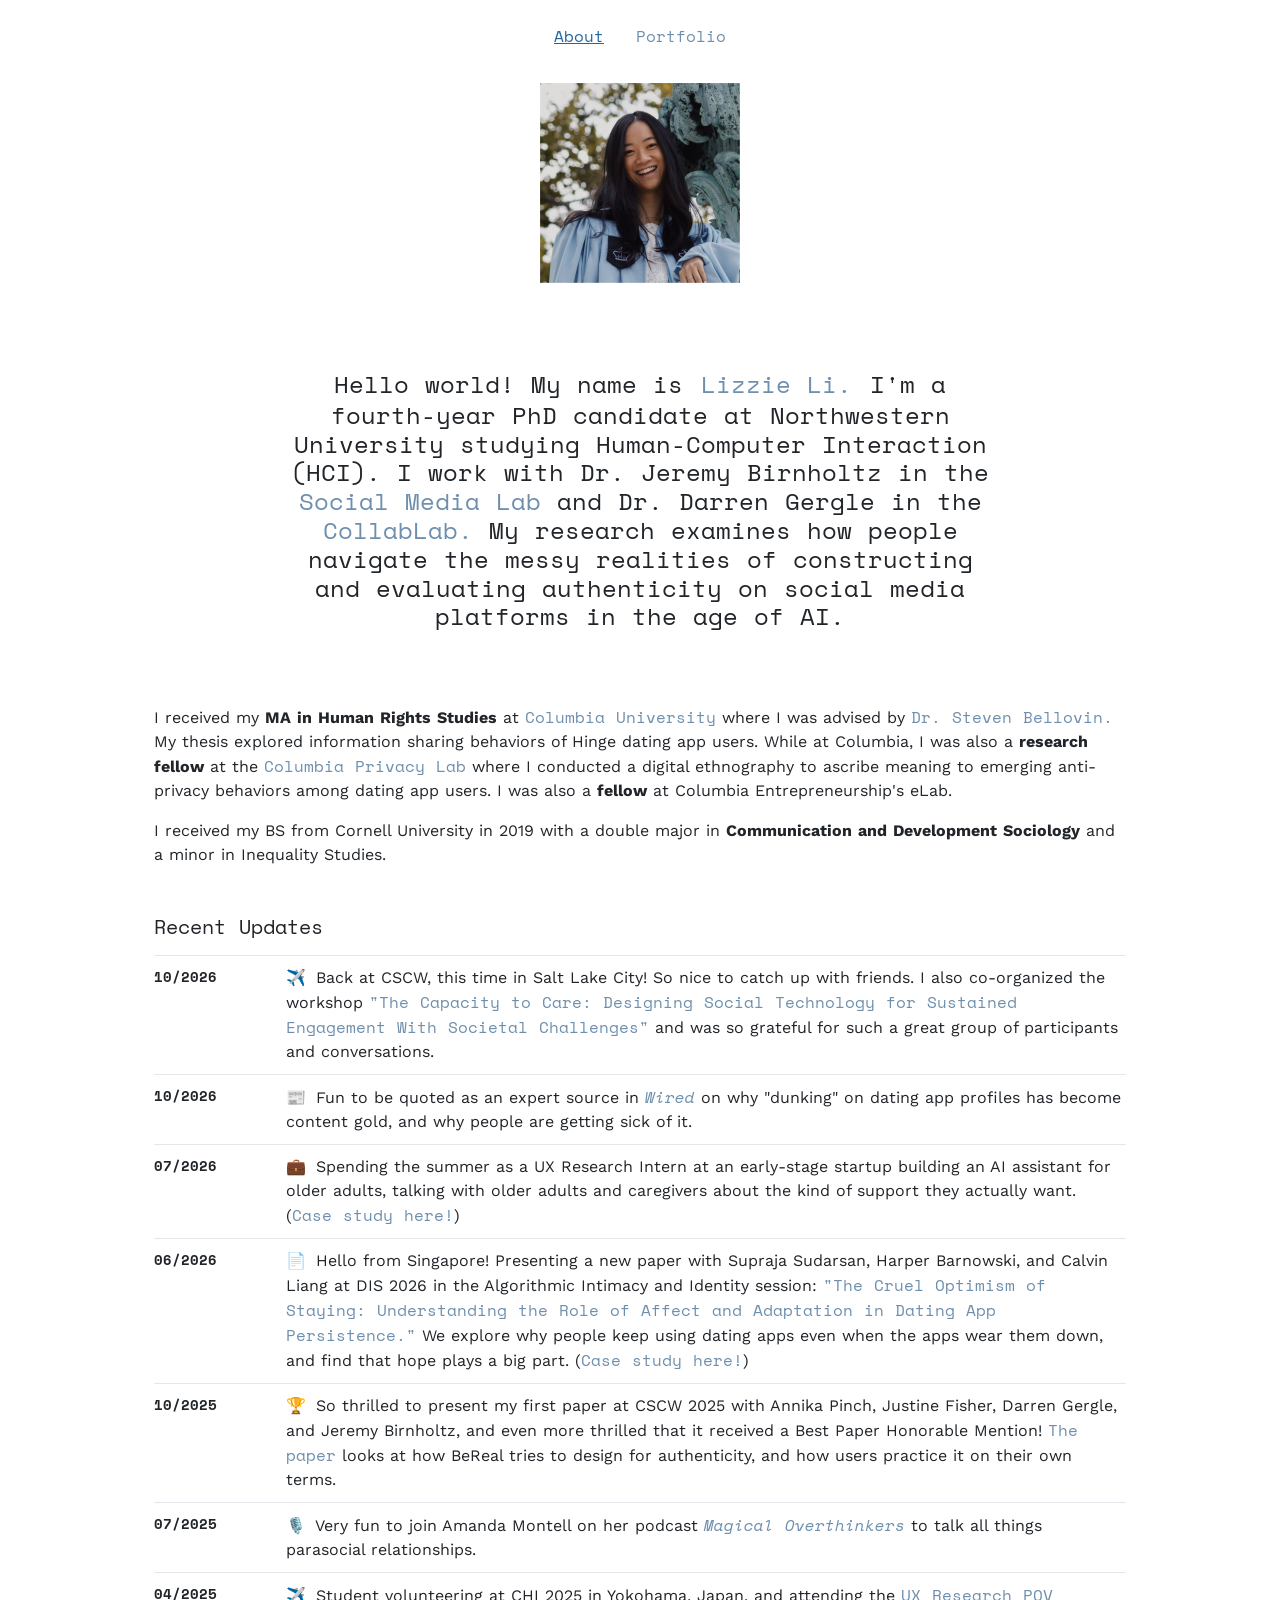
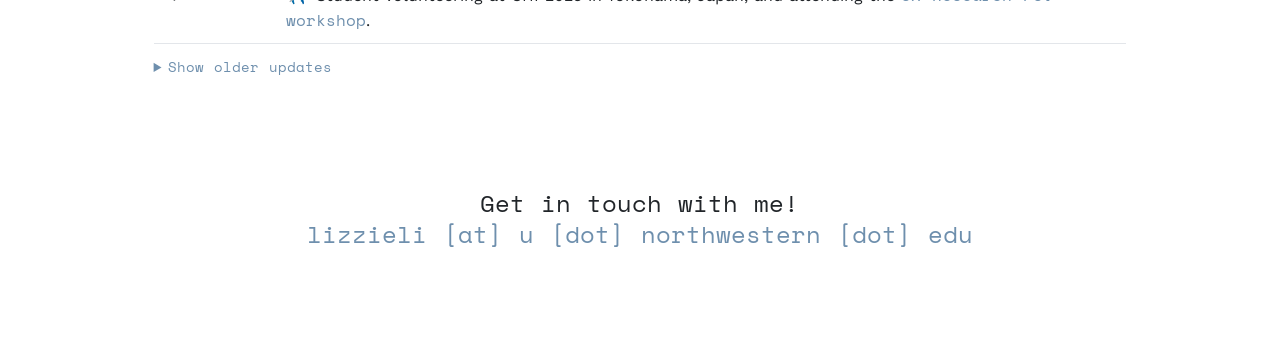
==== index.html @ 7d8f3114 "Update site" ====
<!DOCTYPE html>
<html lang="en"><head><meta http-equiv="Content-Type" content="text/html; charset=UTF-8">
  <head><link rel="apple-touch-icon" href="logo.png">
    <link rel="icon" href="logo.png"></head>  
  <title>Lizzie Li</title>
  <style type="text/css">.__nuxt-error-page{padding:1rem;background:#f7f8fb;color:#47494e;text-align:center;display:flex;justify-content:center;align-items:center;flex-direction:column;font-family:sans-serif;font-weight:100!important;-ms-text-size-adjust:100%;-webkit-text-size-adjust:100%;-webkit-font-smoothing:antialiased;position:absolute;top:0;left:0;right:0;bottom:0}.__nuxt-error-page .error{max-width:450px}.__nuxt-error-page .title{font-size:1.5rem;margin-top:15px;color:#47494e;margin-bottom:8px}.__nuxt-error-page .description{color:#7f828b;line-height:21px;margin-bottom:10px}.__nuxt-error-page a{color:#7f828b!important;text-decoration:none}.__nuxt-error-page .logo{position:fixed;left:12px;bottom:12px}</style><style type="text/css">.nuxt-progress{position:fixed;top:0;left:0;right:0;height:2px;width:0;opacity:1;transition:width .1s,opacity .4s;background-color:#fff;z-index:999999}.nuxt-progress.nuxt-progress-notransition{transition:none}.nuxt-progress-failed{background-color:red}</style><style type="text/css">/*!
 * Bootstrap v4.4.1 (https://getbootstrap.com/)
 * Copyright 2011-2019 The Bootstrap Authors
 * Copyright 2011-2019 Twitter, Inc.
 * Licensed under MIT (https://github.com/twbs/bootstrap/blob/master/LICENSE)
 */:root{--blue:#007bff;--indigo:#6610f2;--purple:#6f42c1;--pink:#e83e8c;--red:#dc3545;--orange:#fd7e14;--yellow:#ffc107;--green:#28a745;--teal:#20c997;--cyan:#17a2b8;--white:#fff;--gray:#6c757d;--gray-dark:#343a40;--primary:#007bff;--secondary:#6c757d;--success:#28a745;--info:#17a2b8;--warning:#ffc107;--danger:#dc3545;--light:#f8f9fa;--dark:#343a40;--breakpoint-xs:0;--breakpoint-sm:576px;--breakpoint-md:768px;--breakpoint-lg:992px;--breakpoint-xl:1200px;--font-family-sans-serif:-apple-system,BlinkMacSystemFont,"Segoe UI",Roboto,"Helvetica Neue",Arial,"Noto Sans",sans-serif,"Apple Color Emoji","Segoe UI Emoji","Segoe UI Symbol","Noto Color Emoji";--font-family-monospace:SFMono-Regular,Menlo,Monaco,Consolas,"Liberation Mono","Courier New",monospace}*,:after,:before{box-sizing:border-box}html{font-family:sans-serif;line-height:1.15;-webkit-text-size-adjust:100%;-webkit-tap-highlight-color:rgba(0,0,0,0)}article,aside,figcaption,figure,footer,header,hgroup,main,nav,section{display:block}body{margin:0;font-family:-apple-system,BlinkMacSystemFont,Segoe UI,Roboto,Helvetica Neue,Arial,Noto Sans,sans-serif,Apple Color Emoji,Segoe UI Emoji,Segoe UI Symbol,Noto Color Emoji;font-size:1rem;font-weight:400;line-height:1.5;color:#212529;text-align:left;background-color:#fff}[tabindex="-1"]:focus:not(.focus-visible),[tabindex="-1"]:focus:not(:focus-visible){outline:0!important}hr{box-sizing:content-box;height:0;overflow:visible}h1,h2,h3,h4,h5,h6{margin-top:0;margin-bottom:.5rem}p{margin-top:0;margin-bottom:1rem}abbr[data-original-title],abbr[title]{text-decoration:underline;-webkit-text-decoration:underline dotted;text-decoration:underline dotted;cursor:help;border-bottom:0;-webkit-text-decoration-skip-ink:none;text-decoration-skip-ink:none}address{font-style:normal;line-height:inherit}address,dl,ol,ul{margin-bottom:1rem}dl,ol,ul{margin-top:0}ol ol,ol ul,ul ol,ul ul{margin-bottom:0}dt{font-weight:700}dd{margin-bottom:.5rem;margin-left:0}blockquote{margin:0 0 1rem}b,strong{font-weight:bolder}small{font-size:80%}sub,sup{position:relative;font-size:75%;line-height:0;vertical-align:baseline}sub{bottom:-.25em}sup{top:-.5em}a{color:#007bff;text-decoration:none;background-color:transparent}a:hover{color:#0056b3;text-decoration:underline}a:not([href]),a:not([href]):hover{color:inherit;text-decoration:none}code,kbd,pre,samp{font-family:SFMono-Regular,Menlo,Monaco,Consolas,Liberation Mono,Courier New,monospace;font-size:1em}pre{margin-top:0;margin-bottom:1rem;overflow:auto}figure{margin:0 0 1rem}img{border-style:none}img,svg{vertical-align:middle}svg{overflow:hidden}table{border-collapse:collapse}caption{padding-top:.75rem;padding-bottom:.75rem;color:#6c757d;text-align:left;caption-side:bottom}th{text-align:inherit}label{display:inline-block;margin-bottom:.5rem}button{border-radius:0}button:focus{outline:1px dotted;outline:5px auto -webkit-focus-ring-color}button,input,optgroup,select,textarea{margin:0;font-family:inherit;font-size:inherit;line-height:inherit}button,input{overflow:visible}button,select{text-transform:none}select{word-wrap:normal}[type=button],[type=reset],[type=submit],button{-webkit-appearance:button}[type=button]:not(:disabled),[type=reset]:not(:disabled),[type=submit]:not(:disabled),button:not(:disabled){cursor:pointer}[type=button]::-moz-focus-inner,[type=reset]::-moz-focus-inner,[type=submit]::-moz-focus-inner,button::-moz-focus-inner{padding:0;border-style:none}input[type=checkbox],input[type=radio]{box-sizing:border-box;padding:0}input[type=date],input[type=datetime-local],input[type=month],input[type=time]{-webkit-appearance:listbox}textarea{overflow:auto;resize:vertical}fieldset{min-width:0;padding:0;margin:0;border:0}legend{display:block;width:100%;max-width:100%;padding:0;margin-bottom:.5rem;font-size:1.5rem;line-height:inherit;color:inherit;white-space:normal}progress{vertical-align:baseline}[type=number]::-webkit-inner-spin-button,[type=number]::-webkit-outer-spin-button{height:auto}[type=search]{outline-offset:-2px;-webkit-appearance:none}[type=search]::-webkit-search-decoration{-webkit-appearance:none}::-webkit-file-upload-button{font:inherit;-webkit-appearance:button}output{display:inline-block}summary{display:list-item;cursor:pointer}template{display:none}[hidden]{display:none!important}.h1,.h2,.h3,.h4,.h5,.h6,h1,h2,h3,h4,h5,h6{margin-bottom:.5rem;font-weight:500;line-height:1.2}.h1,h1{font-size:2.5rem}.h2,h2{font-size:2rem}.h3,h3{font-size:1.75rem}.h4,h4{font-size:1.5rem}.h5,h5{font-size:1.25rem}.h6,h6{font-size:1rem}.lead{font-size:1.25rem;font-weight:300}.display-1{font-size:6rem}.display-1,.display-2{font-weight:300;line-height:1.2}.display-2{font-size:5.5rem}.display-3{font-size:4.5rem}.display-3,.display-4{font-weight:300;line-height:1.2}.display-4{font-size:3.5rem}hr{margin-top:1rem;margin-bottom:1rem;border:0;border-top:1px solid rgba(0,0,0,.1)}.small,small{font-size:80%;font-weight:400}.mark,mark{padding:.2em;background-color:#fcf8e3}.list-inline,.list-unstyled{padding-left:0;list-style:none}.list-inline-item{display:inline-block}.list-inline-item:not(:last-child){margin-right:.5rem}.initialism{font-size:90%;text-transform:uppercase}.blockquote{margin-bottom:1rem;font-size:1.25rem}.blockquote-footer{display:block;font-size:80%;color:#6c757d}.blockquote-footer:before{content:"\2014\00A0"}.img-fluid,.img-thumbnail{max-width:100%;height:auto}.img-thumbnail{padding:.25rem;background-color:#fff;border:1px solid #dee2e6;border-radius:.25rem}.figure{display:inline-block}.figure-img{margin-bottom:.5rem;line-height:1}.figure-caption{font-size:90%;color:#6c757d}code{font-size:87.5%;color:#e83e8c;word-wrap:break-word}a>code{color:inherit}kbd{padding:.2rem .4rem;font-size:87.5%;color:#fff;background-color:#212529;border-radius:.2rem}kbd kbd{padding:0;font-size:100%;font-weight:700}pre{display:block;font-size:87.5%;color:#212529}pre code{font-size:inherit;color:inherit;word-break:normal}.pre-scrollable{max-height:340px;overflow-y:scroll}.container{width:100%;padding-right:15px;padding-left:15px;margin-right:auto;margin-left:auto}@media (min-width:576px){.container{max-width:540px}}@media (min-width:768px){.container{max-width:720px}}@media (min-width:992px){.container{max-width:960px}}@media (min-width:1200px){.container{max-width:1140px}}.container-fluid,.container-lg,.container-md,.container-sm,.container-xl{width:100%;padding-right:15px;padding-left:15px;margin-right:auto;margin-left:auto}@media (min-width:576px){.container,.container-sm{max-width:540px}}@media (min-width:768px){.container,.container-md,.container-sm{max-width:720px}}@media (min-width:992px){.container,.container-lg,.container-md,.container-sm{max-width:960px}}@media (min-width:1200px){.container,.container-lg,.container-md,.container-sm,.container-xl{max-width:1140px}}.row{display:flex;flex-wrap:wrap;margin-right:-15px;margin-left:-15px}.no-gutters{margin-right:0;margin-left:0}.no-gutters>.col,.no-gutters>[class*=col-]{padding-right:0;padding-left:0}.col,.col-1,.col-2,.col-3,.col-4,.col-5,.col-6,.col-7,.col-8,.col-9,.col-10,.col-11,.col-12,.col-auto,.col-lg,.col-lg-1,.col-lg-2,.col-lg-3,.col-lg-4,.col-lg-5,.col-lg-6,.col-lg-7,.col-lg-8,.col-lg-9,.col-lg-10,.col-lg-11,.col-lg-12,.col-lg-auto,.col-md,.col-md-1,.col-md-2,.col-md-3,.col-md-4,.col-md-5,.col-md-6,.col-md-7,.col-md-8,.col-md-9,.col-md-10,.col-md-11,.col-md-12,.col-md-auto,.col-sm,.col-sm-1,.col-sm-2,.col-sm-3,.col-sm-4,.col-sm-5,.col-sm-6,.col-sm-7,.col-sm-8,.col-sm-9,.col-sm-10,.col-sm-11,.col-sm-12,.col-sm-auto,.col-xl,.col-xl-1,.col-xl-2,.col-xl-3,.col-xl-4,.col-xl-5,.col-xl-6,.col-xl-7,.col-xl-8,.col-xl-9,.col-xl-10,.col-xl-11,.col-xl-12,.col-xl-auto{position:relative;width:100%;padding-right:15px;padding-left:15px}.col{flex-basis:0;flex-grow:1;max-width:100%}.row-cols-1>*{flex:0 0 100%;max-width:100%}.row-cols-2>*{flex:0 0 50%;max-width:50%}.row-cols-3>*{flex:0 0 33.333333%;max-width:33.333333%}.row-cols-4>*{flex:0 0 25%;max-width:25%}.row-cols-5>*{flex:0 0 20%;max-width:20%}.row-cols-6>*{flex:0 0 16.666667%;max-width:16.666667%}.col-auto{flex:0 0 auto;width:auto;max-width:100%}.col-1{flex:0 0 8.333333%;max-width:8.333333%}.col-2{flex:0 0 16.666667%;max-width:16.666667%}.col-3{flex:0 0 25%;max-width:25%}.col-4{flex:0 0 33.333333%;max-width:33.333333%}.col-5{flex:0 0 41.666667%;max-width:41.666667%}.col-6{flex:0 0 50%;max-width:50%}.col-7{flex:0 0 58.333333%;max-width:58.333333%}.col-8{flex:0 0 66.666667%;max-width:66.666667%}.col-9{flex:0 0 75%;max-width:75%}.col-10{flex:0 0 83.333333%;max-width:83.333333%}.col-11{flex:0 0 91.666667%;max-width:91.666667%}.col-12{flex:0 0 100%;max-width:100%}.order-first{order:-1}.order-last{order:13}.order-0{order:0}.order-1{order:1}.order-2{order:2}.order-3{order:3}.order-4{order:4}.order-5{order:5}.order-6{order:6}.order-7{order:7}.order-8{order:8}.order-9{order:9}.order-10{order:10}.order-11{order:11}.order-12{order:12}.offset-1{margin-left:8.333333%}.offset-2{margin-left:16.666667%}.offset-3{margin-left:25%}.offset-4{margin-left:33.333333%}.offset-5{margin-left:41.666667%}.offset-6{margin-left:50%}.offset-7{margin-left:58.333333%}.offset-8{margin-left:66.666667%}.offset-9{margin-left:75%}.offset-10{margin-left:83.333333%}.offset-11{margin-left:91.666667%}@media (min-width:576px){.col-sm{flex-basis:0;flex-grow:1;max-width:100%}.row-cols-sm-1>*{flex:0 0 100%;max-width:100%}.row-cols-sm-2>*{flex:0 0 50%;max-width:50%}.row-cols-sm-3>*{flex:0 0 33.333333%;max-width:33.333333%}.row-cols-sm-4>*{flex:0 0 25%;max-width:25%}.row-cols-sm-5>*{flex:0 0 20%;max-width:20%}.row-cols-sm-6>*{flex:0 0 16.666667%;max-width:16.666667%}.col-sm-auto{flex:0 0 auto;width:auto;max-width:100%}.col-sm-1{flex:0 0 8.333333%;max-width:8.333333%}.col-sm-2{flex:0 0 16.666667%;max-width:16.666667%}.col-sm-3{flex:0 0 25%;max-width:25%}.col-sm-4{flex:0 0 33.333333%;max-width:33.333333%}.col-sm-5{flex:0 0 41.666667%;max-width:41.666667%}.col-sm-6{flex:0 0 50%;max-width:50%}.col-sm-7{flex:0 0 58.333333%;max-width:58.333333%}.col-sm-8{flex:0 0 66.666667%;max-width:66.666667%}.col-sm-9{flex:0 0 75%;max-width:75%}.col-sm-10{flex:0 0 83.333333%;max-width:83.333333%}.col-sm-11{flex:0 0 91.666667%;max-width:91.666667%}.col-sm-12{flex:0 0 100%;max-width:100%}.order-sm-first{order:-1}.order-sm-last{order:13}.order-sm-0{order:0}.order-sm-1{order:1}.order-sm-2{order:2}.order-sm-3{order:3}.order-sm-4{order:4}.order-sm-5{order:5}.order-sm-6{order:6}.order-sm-7{order:7}.order-sm-8{order:8}.order-sm-9{order:9}.order-sm-10{order:10}.order-sm-11{order:11}.order-sm-12{order:12}.offset-sm-0{margin-left:0}.offset-sm-1{margin-left:8.333333%}.offset-sm-2{margin-left:16.666667%}.offset-sm-3{margin-left:25%}.offset-sm-4{margin-left:33.333333%}.offset-sm-5{margin-left:41.666667%}.offset-sm-6{margin-left:50%}.offset-sm-7{margin-left:58.333333%}.offset-sm-8{margin-left:66.666667%}.offset-sm-9{margin-left:75%}.offset-sm-10{margin-left:83.333333%}.offset-sm-11{margin-left:91.666667%}}@media (min-width:768px){.col-md{flex-basis:0;flex-grow:1;max-width:100%}.row-cols-md-1>*{flex:0 0 100%;max-width:100%}.row-cols-md-2>*{flex:0 0 50%;max-width:50%}.row-cols-md-3>*{flex:0 0 33.333333%;max-width:33.333333%}.row-cols-md-4>*{flex:0 0 25%;max-width:25%}.row-cols-md-5>*{flex:0 0 20%;max-width:20%}.row-cols-md-6>*{flex:0 0 16.666667%;max-width:16.666667%}.col-md-auto{flex:0 0 auto;width:auto;max-width:100%}.col-md-1{flex:0 0 8.333333%;max-width:8.333333%}.col-md-2{flex:0 0 16.666667%;max-width:16.666667%}.col-md-3{flex:0 0 25%;max-width:25%}.col-md-4{flex:0 0 33.333333%;max-width:33.333333%}.col-md-5{flex:0 0 41.666667%;max-width:41.666667%}.col-md-6{flex:0 0 50%;max-width:50%}.col-md-7{flex:0 0 58.333333%;max-width:58.333333%}.col-md-8{flex:0 0 66.666667%;max-width:66.666667%}.col-md-9{flex:0 0 75%;max-width:75%}.col-md-10{flex:0 0 83.333333%;max-width:83.333333%}.col-md-11{flex:0 0 91.666667%;max-width:91.666667%}.col-md-12{flex:0 0 100%;max-width:100%}.order-md-first{order:-1}.order-md-last{order:13}.order-md-0{order:0}.order-md-1{order:1}.order-md-2{order:2}.order-md-3{order:3}.order-md-4{order:4}.order-md-5{order:5}.order-md-6{order:6}.order-md-7{order:7}.order-md-8{order:8}.order-md-9{order:9}.order-md-10{order:10}.order-md-11{order:11}.order-md-12{order:12}.offset-md-0{margin-left:0}.offset-md-1{margin-left:8.333333%}.offset-md-2{margin-left:16.666667%}.offset-md-3{margin-left:25%}.offset-md-4{margin-left:33.333333%}.offset-md-5{margin-left:41.666667%}.offset-md-6{margin-left:50%}.offset-md-7{margin-left:58.333333%}.offset-md-8{margin-left:66.666667%}.offset-md-9{margin-left:75%}.offset-md-10{margin-left:83.333333%}.offset-md-11{margin-left:91.666667%}}@media (min-width:992px){.col-lg{flex-basis:0;flex-grow:1;max-width:100%}.row-cols-lg-1>*{flex:0 0 100%;max-width:100%}.row-cols-lg-2>*{flex:0 0 50%;max-width:50%}.row-cols-lg-3>*{flex:0 0 33.333333%;max-width:33.333333%}.row-cols-lg-4>*{flex:0 0 25%;max-width:25%}.row-cols-lg-5>*{flex:0 0 20%;max-width:20%}.row-cols-lg-6>*{flex:0 0 16.666667%;max-width:16.666667%}.col-lg-auto{flex:0 0 auto;width:auto;max-width:100%}.col-lg-1{flex:0 0 8.333333%;max-width:8.333333%}.col-lg-2{flex:0 0 16.666667%;max-width:16.666667%}.col-lg-3{flex:0 0 25%;max-width:25%}.col-lg-4{flex:0 0 33.333333%;max-width:33.333333%}.col-lg-5{flex:0 0 41.666667%;max-width:41.666667%}.col-lg-6{flex:0 0 50%;max-width:50%}.col-lg-7{flex:0 0 58.333333%;max-width:58.333333%}.col-lg-8{flex:0 0 66.666667%;max-width:66.666667%}.col-lg-9{flex:0 0 75%;max-width:75%}.col-lg-10{flex:0 0 83.333333%;max-width:83.333333%}.col-lg-11{flex:0 0 91.666667%;max-width:91.666667%}.col-lg-12{flex:0 0 100%;max-width:100%}.order-lg-first{order:-1}.order-lg-last{order:13}.order-lg-0{order:0}.order-lg-1{order:1}.order-lg-2{order:2}.order-lg-3{order:3}.order-lg-4{order:4}.order-lg-5{order:5}.order-lg-6{order:6}.order-lg-7{order:7}.order-lg-8{order:8}.order-lg-9{order:9}.order-lg-10{order:10}.order-lg-11{order:11}.order-lg-12{order:12}.offset-lg-0{margin-left:0}.offset-lg-1{margin-left:8.333333%}.offset-lg-2{margin-left:16.666667%}.offset-lg-3{margin-left:25%}.offset-lg-4{margin-left:33.333333%}.offset-lg-5{margin-left:41.666667%}.offset-lg-6{margin-left:50%}.offset-lg-7{margin-left:58.333333%}.offset-lg-8{margin-left:66.666667%}.offset-lg-9{margin-left:75%}.offset-lg-10{margin-left:83.333333%}.offset-lg-11{margin-left:91.666667%}}@media (min-width:1200px){.col-xl{flex-basis:0;flex-grow:1;max-width:100%}.row-cols-xl-1>*{flex:0 0 100%;max-width:100%}.row-cols-xl-2>*{flex:0 0 50%;max-width:50%}.row-cols-xl-3>*{flex:0 0 33.333333%;max-width:33.333333%}.row-cols-xl-4>*{flex:0 0 25%;max-width:25%}.row-cols-xl-5>*{flex:0 0 20%;max-width:20%}.row-cols-xl-6>*{flex:0 0 16.666667%;max-width:16.666667%}.col-xl-auto{flex:0 0 auto;width:auto;max-width:100%}.col-xl-1{flex:0 0 8.333333%;max-width:8.333333%}.col-xl-2{flex:0 0 16.666667%;max-width:16.666667%}.col-xl-3{flex:0 0 25%;max-width:25%}.col-xl-4{flex:0 0 33.333333%;max-width:33.333333%}.col-xl-5{flex:0 0 41.666667%;max-width:41.666667%}.col-xl-6{flex:0 0 50%;max-width:50%}.col-xl-7{flex:0 0 58.333333%;max-width:58.333333%}.col-xl-8{flex:0 0 66.666667%;max-width:66.666667%}.col-xl-9{flex:0 0 75%;max-width:75%}.col-xl-10{flex:0 0 83.333333%;max-width:83.333333%}.col-xl-11{flex:0 0 91.666667%;max-width:91.666667%}.col-xl-12{flex:0 0 100%;max-width:100%}.order-xl-first{order:-1}.order-xl-last{order:13}.order-xl-0{order:0}.order-xl-1{order:1}.order-xl-2{order:2}.order-xl-3{order:3}.order-xl-4{order:4}.order-xl-5{order:5}.order-xl-6{order:6}.order-xl-7{order:7}.order-xl-8{order:8}.order-xl-9{order:9}.order-xl-10{order:10}.order-xl-11{order:11}.order-xl-12{order:12}.offset-xl-0{margin-left:0}.offset-xl-1{margin-left:8.333333%}.offset-xl-2{margin-left:16.666667%}.offset-xl-3{margin-left:25%}.offset-xl-4{margin-left:33.333333%}.offset-xl-5{margin-left:41.666667%}.offset-xl-6{margin-left:50%}.offset-xl-7{margin-left:58.333333%}.offset-xl-8{margin-left:66.666667%}.offset-xl-9{margin-left:75%}.offset-xl-10{margin-left:83.333333%}.offset-xl-11{margin-left:91.666667%}}.table{width:100%;margin-bottom:1rem;color:#212529}.table td,.table th{padding:.75rem;vertical-align:top;border-top:1px solid #dee2e6}.table thead th{vertical-align:bottom;border-bottom:2px solid #dee2e6}.table tbody+tbody{border-top:2px solid #dee2e6}.table-sm td,.table-sm th{padding:.3rem}.table-bordered,.table-bordered td,.table-bordered th{border:1px solid #dee2e6}.table-bordered thead td,.table-bordered thead th{border-bottom-width:2px}.table-borderless tbody+tbody,.table-borderless td,.table-borderless th,.table-borderless thead th{border:0}.table-striped tbody tr:nth-of-type(odd){background-color:rgba(0,0,0,.05)}.table-hover tbody tr:hover{color:#212529;background-color:rgba(0,0,0,.075)}.table-primary,.table-primary>td,.table-primary>th{background-color:#b8daff}.table-primary tbody+tbody,.table-primary td,.table-primary th,.table-primary thead th{border-color:#7abaff}.table-hover .table-primary:hover,.table-hover .table-primary:hover>td,.table-hover .table-primary:hover>th{background-color:#9fcdff}.table-secondary,.table-secondary>td,.table-secondary>th{background-color:#d6d8db}.table-secondary tbody+tbody,.table-secondary td,.table-secondary th,.table-secondary thead th{border-color:#b3b7bb}.table-hover .table-secondary:hover,.table-hover .table-secondary:hover>td,.table-hover .table-secondary:hover>th{background-color:#c8cbcf}.table-success,.table-success>td,.table-success>th{background-color:#c3e6cb}.table-success tbody+tbody,.table-success td,.table-success th,.table-success thead th{border-color:#8fd19e}.table-hover .table-success:hover,.table-hover .table-success:hover>td,.table-hover .table-success:hover>th{background-color:#b1dfbb}.table-info,.table-info>td,.table-info>th{background-color:#bee5eb}.table-info tbody+tbody,.table-info td,.table-info th,.table-info thead th{border-color:#86cfda}.table-hover .table-info:hover,.table-hover .table-info:hover>td,.table-hover .table-info:hover>th{background-color:#abdde5}.table-warning,.table-warning>td,.table-warning>th{background-color:#ffeeba}.table-warning tbody+tbody,.table-warning td,.table-warning th,.table-warning thead th{border-color:#ffdf7e}.table-hover .table-warning:hover,.table-hover .table-warning:hover>td,.table-hover .table-warning:hover>th{background-color:#ffe8a1}.table-danger,.table-danger>td,.table-danger>th{background-color:#f5c6cb}.table-danger tbody+tbody,.table-danger td,.table-danger th,.table-danger thead th{border-color:#ed969e}.table-hover .table-danger:hover,.table-hover .table-danger:hover>td,.table-hover .table-danger:hover>th{background-color:#f1b0b7}.table-light,.table-light>td,.table-light>th{background-color:#fdfdfe}.table-light tbody+tbody,.table-light td,.table-light th,.table-light thead th{border-color:#fbfcfc}.table-hover .table-light:hover,.table-hover .table-light:hover>td,.table-hover .table-light:hover>th{background-color:#ececf6}.table-dark,.table-dark>td,.table-dark>th{background-color:#c6c8ca}.table-dark tbody+tbody,.table-dark td,.table-dark th,.table-dark thead th{border-color:#95999c}.table-hover .table-dark:hover,.table-hover .table-dark:hover>td,.table-hover .table-dark:hover>th{background-color:#b9bbbe}.table-active,.table-active>td,.table-active>th,.table-hover .table-active:hover,.table-hover .table-active:hover>td,.table-hover .table-active:hover>th{background-color:rgba(0,0,0,.075)}.table .thead-dark th{color:#fff;background-color:#343a40;border-color:#454d55}.table .thead-light th{color:#495057;background-color:#e9ecef;border-color:#dee2e6}.table-dark{color:#fff;background-color:#343a40}.table-dark td,.table-dark th,.table-dark thead th{border-color:#454d55}.table-dark.table-bordered{border:0}.table-dark.table-striped tbody tr:nth-of-type(odd){background-color:hsla(0,0%,100%,.05)}.table-dark.table-hover tbody tr:hover{color:#fff;background-color:hsla(0,0%,100%,.075)}@media (max-width:575.98px){.table-responsive-sm{display:block;width:100%;overflow-x:auto;-webkit-overflow-scrolling:touch}.table-responsive-sm>.table-bordered{border:0}}@media (max-width:767.98px){.table-responsive-md{display:block;width:100%;overflow-x:auto;-webkit-overflow-scrolling:touch}.table-responsive-md>.table-bordered{border:0}}@media (max-width:991.98px){.table-responsive-lg{display:block;width:100%;overflow-x:auto;-webkit-overflow-scrolling:touch}.table-responsive-lg>.table-bordered{border:0}}@media (max-width:1199.98px){.table-responsive-xl{display:block;width:100%;overflow-x:auto;-webkit-overflow-scrolling:touch}.table-responsive-xl>.table-bordered{border:0}}.table-responsive{display:block;width:100%;overflow-x:auto;-webkit-overflow-scrolling:touch}.table-responsive>.table-bordered{border:0}.form-control{display:block;width:100%;height:calc(1.5em + .75rem + 2px);padding:.375rem .75rem;font-size:1rem;font-weight:400;line-height:1.5;color:#495057;background-color:#fff;background-clip:padding-box;border:1px solid #ced4da;border-radius:.25rem;transition:border-color .15s ease-in-out,box-shadow .15s ease-in-out}@media (prefers-reduced-motion:reduce){.form-control{transition:none}}.form-control::-ms-expand{background-color:transparent;border:0}.form-control:-moz-focusring{color:transparent;text-shadow:0 0 0 #495057}.form-control:focus{color:#495057;background-color:#fff;border-color:#80bdff;outline:0;box-shadow:0 0 0 .2rem rgba(0,123,255,.25)}.form-control::-webkit-input-placeholder{color:#6c757d;opacity:1}.form-control::-moz-placeholder{color:#6c757d;opacity:1}.form-control:-ms-input-placeholder{color:#6c757d;opacity:1}.form-control::-ms-input-placeholder{color:#6c757d;opacity:1}.form-control::placeholder{color:#6c757d;opacity:1}.form-control:disabled,.form-control[readonly]{background-color:#e9ecef;opacity:1}select.form-control:focus::-ms-value{color:#495057;background-color:#fff}.form-control-file,.form-control-range{display:block;width:100%}.col-form-label{padding-top:calc(.375rem + 1px);padding-bottom:calc(.375rem + 1px);margin-bottom:0;font-size:inherit;line-height:1.5}.col-form-label-lg{padding-top:calc(.5rem + 1px);padding-bottom:calc(.5rem + 1px);font-size:1.25rem;line-height:1.5}.col-form-label-sm{padding-top:calc(.25rem + 1px);padding-bottom:calc(.25rem + 1px);font-size:.875rem;line-height:1.5}.form-control-plaintext{display:block;width:100%;padding:.375rem 0;margin-bottom:0;font-size:1rem;line-height:1.5;color:#212529;background-color:transparent;border:solid transparent;border-width:1px 0}.form-control-plaintext.form-control-lg,.form-control-plaintext.form-control-sm{padding-right:0;padding-left:0}.form-control-sm{height:calc(1.5em + .5rem + 2px);padding:.25rem .5rem;font-size:.875rem;line-height:1.5;border-radius:.2rem}.form-control-lg{height:calc(1.5em + 1rem + 2px);padding:.5rem 1rem;font-size:1.25rem;line-height:1.5;border-radius:.3rem}select.form-control[multiple],select.form-control[size],textarea.form-control{height:auto}.form-group{margin-bottom:1rem}.form-text{display:block;margin-top:.25rem}.form-row{display:flex;flex-wrap:wrap;margin-right:-5px;margin-left:-5px}.form-row>.col,.form-row>[class*=col-]{padding-right:5px;padding-left:5px}.form-check{position:relative;display:block;padding-left:1.25rem}.form-check-input{position:absolute;margin-top:.3rem;margin-left:-1.25rem}.form-check-input:disabled~.form-check-label,.form-check-input[disabled]~.form-check-label{color:#6c757d}.form-check-label{margin-bottom:0}.form-check-inline{display:inline-flex;align-items:center;padding-left:0;margin-right:.75rem}.form-check-inline .form-check-input{position:static;margin-top:0;margin-right:.3125rem;margin-left:0}.valid-feedback{display:none;width:100%;margin-top:.25rem;font-size:80%;color:#28a745}.valid-tooltip{position:absolute;top:100%;z-index:5;display:none;max-width:100%;padding:.25rem .5rem;margin-top:.1rem;font-size:.875rem;line-height:1.5;color:#fff;background-color:rgba(40,167,69,.9);border-radius:.25rem}.is-valid~.valid-feedback,.is-valid~.valid-tooltip,.was-validated :valid~.valid-feedback,.was-validated :valid~.valid-tooltip{display:block}.form-control.is-valid,.was-validated .form-control:valid{border-color:#28a745;padding-right:calc(1.5em + .75rem);background-image:url("data:image/svg+xml;charset=utf-8,%3Csvg xmlns='http://www.w3.org/2000/svg' width='8' height='8'%3E%3Cpath fill='%2328a745' d='M2.3 6.73L.6 4.53c-.4-1.04.46-1.4 1.1-.8l1.1 1.4 3.4-3.8c.6-.63 1.6-.27 1.2.7l-4 4.6c-.43.5-.8.4-1.1.1z'/%3E%3C/svg%3E");background-repeat:no-repeat;background-position:right calc(.375em + .1875rem) center;background-size:calc(.75em + .375rem) calc(.75em + .375rem)}.form-control.is-valid:focus,.was-validated .form-control:valid:focus{border-color:#28a745;box-shadow:0 0 0 .2rem rgba(40,167,69,.25)}.was-validated textarea.form-control:valid,textarea.form-control.is-valid{padding-right:calc(1.5em + .75rem);background-position:top calc(.375em + .1875rem) right calc(.375em + .1875rem)}.custom-select.is-valid,.was-validated .custom-select:valid{border-color:#28a745;padding-right:calc(.75em + 2.3125rem);background:url("data:image/svg+xml;charset=utf-8,%3Csvg xmlns='http://www.w3.org/2000/svg' width='4' height='5'%3E%3Cpath fill='%23343a40' d='M2 0L0 2h4zm0 5L0 3h4z'/%3E%3C/svg%3E") no-repeat right .75rem center/8px 10px,url("data:image/svg+xml;charset=utf-8,%3Csvg xmlns='http://www.w3.org/2000/svg' width='8' height='8'%3E%3Cpath fill='%2328a745' d='M2.3 6.73L.6 4.53c-.4-1.04.46-1.4 1.1-.8l1.1 1.4 3.4-3.8c.6-.63 1.6-.27 1.2.7l-4 4.6c-.43.5-.8.4-1.1.1z'/%3E%3C/svg%3E") #fff no-repeat center right 1.75rem/calc(.75em + .375rem) calc(.75em + .375rem)}.custom-select.is-valid:focus,.was-validated .custom-select:valid:focus{border-color:#28a745;box-shadow:0 0 0 .2rem rgba(40,167,69,.25)}.form-check-input.is-valid~.form-check-label,.was-validated .form-check-input:valid~.form-check-label{color:#28a745}.form-check-input.is-valid~.valid-feedback,.form-check-input.is-valid~.valid-tooltip,.was-validated .form-check-input:valid~.valid-feedback,.was-validated .form-check-input:valid~.valid-tooltip{display:block}.custom-control-input.is-valid~.custom-control-label,.was-validated .custom-control-input:valid~.custom-control-label{color:#28a745}.custom-control-input.is-valid~.custom-control-label:before,.was-validated .custom-control-input:valid~.custom-control-label:before{border-color:#28a745}.custom-control-input.is-valid:checked~.custom-control-label:before,.was-validated .custom-control-input:valid:checked~.custom-control-label:before{border-color:#34ce57;background-color:#34ce57}.custom-control-input.is-valid:focus~.custom-control-label:before,.was-validated .custom-control-input:valid:focus~.custom-control-label:before{box-shadow:0 0 0 .2rem rgba(40,167,69,.25)}.custom-control-input.is-valid:focus:not(:checked)~.custom-control-label:before,.custom-file-input.is-valid~.custom-file-label,.was-validated .custom-control-input:valid:focus:not(:checked)~.custom-control-label:before,.was-validated .custom-file-input:valid~.custom-file-label{border-color:#28a745}.custom-file-input.is-valid:focus~.custom-file-label,.was-validated .custom-file-input:valid:focus~.custom-file-label{border-color:#28a745;box-shadow:0 0 0 .2rem rgba(40,167,69,.25)}.invalid-feedback{display:none;width:100%;margin-top:.25rem;font-size:80%;color:#dc3545}.invalid-tooltip{position:absolute;top:100%;z-index:5;display:none;max-width:100%;padding:.25rem .5rem;margin-top:.1rem;font-size:.875rem;line-height:1.5;color:#fff;background-color:rgba(220,53,69,.9);border-radius:.25rem}.is-invalid~.invalid-feedback,.is-invalid~.invalid-tooltip,.was-validated :invalid~.invalid-feedback,.was-validated :invalid~.invalid-tooltip{display:block}.form-control.is-invalid,.was-validated .form-control:invalid{border-color:#dc3545;padding-right:calc(1.5em + .75rem);background-image:url("data:image/svg+xml;charset=utf-8,%3Csvg xmlns='http://www.w3.org/2000/svg' width='12' height='12' fill='none' stroke='%23dc3545'%3E%3Ccircle cx='6' cy='6' r='4.5'/%3E%3Cpath stroke-linejoin='round' d='M5.8 3.6h.4L6 6.5z'/%3E%3Ccircle cx='6' cy='8.2' r='.6' fill='%23dc3545' stroke='none'/%3E%3C/svg%3E");background-repeat:no-repeat;background-position:right calc(.375em + .1875rem) center;background-size:calc(.75em + .375rem) calc(.75em + .375rem)}.form-control.is-invalid:focus,.was-validated .form-control:invalid:focus{border-color:#dc3545;box-shadow:0 0 0 .2rem rgba(220,53,69,.25)}.was-validated textarea.form-control:invalid,textarea.form-control.is-invalid{padding-right:calc(1.5em + .75rem);background-position:top calc(.375em + .1875rem) right calc(.375em + .1875rem)}.custom-select.is-invalid,.was-validated .custom-select:invalid{border-color:#dc3545;padding-right:calc(.75em + 2.3125rem);background:url("data:image/svg+xml;charset=utf-8,%3Csvg xmlns='http://www.w3.org/2000/svg' width='4' height='5'%3E%3Cpath fill='%23343a40' d='M2 0L0 2h4zm0 5L0 3h4z'/%3E%3C/svg%3E") no-repeat right .75rem center/8px 10px,url("data:image/svg+xml;charset=utf-8,%3Csvg xmlns='http://www.w3.org/2000/svg' width='12' height='12' fill='none' stroke='%23dc3545'%3E%3Ccircle cx='6' cy='6' r='4.5'/%3E%3Cpath stroke-linejoin='round' d='M5.8 3.6h.4L6 6.5z'/%3E%3Ccircle cx='6' cy='8.2' r='.6' fill='%23dc3545' stroke='none'/%3E%3C/svg%3E") #fff no-repeat center right 1.75rem/calc(.75em + .375rem) calc(.75em + .375rem)}.custom-select.is-invalid:focus,.was-validated .custom-select:invalid:focus{border-color:#dc3545;box-shadow:0 0 0 .2rem rgba(220,53,69,.25)}.form-check-input.is-invalid~.form-check-label,.was-validated .form-check-input:invalid~.form-check-label{color:#dc3545}.form-check-input.is-invalid~.invalid-feedback,.form-check-input.is-invalid~.invalid-tooltip,.was-validated .form-check-input:invalid~.invalid-feedback,.was-validated .form-check-input:invalid~.invalid-tooltip{display:block}.custom-control-input.is-invalid~.custom-control-label,.was-validated .custom-control-input:invalid~.custom-control-label{color:#dc3545}.custom-control-input.is-invalid~.custom-control-label:before,.was-validated .custom-control-input:invalid~.custom-control-label:before{border-color:#dc3545}.custom-control-input.is-invalid:checked~.custom-control-label:before,.was-validated .custom-control-input:invalid:checked~.custom-control-label:before{border-color:#e4606d;background-color:#e4606d}.custom-control-input.is-invalid:focus~.custom-control-label:before,.was-validated .custom-control-input:invalid:focus~.custom-control-label:before{box-shadow:0 0 0 .2rem rgba(220,53,69,.25)}.custom-control-input.is-invalid:focus:not(:checked)~.custom-control-label:before,.custom-file-input.is-invalid~.custom-file-label,.was-validated .custom-control-input:invalid:focus:not(:checked)~.custom-control-label:before,.was-validated .custom-file-input:invalid~.custom-file-label{border-color:#dc3545}.custom-file-input.is-invalid:focus~.custom-file-label,.was-validated .custom-file-input:invalid:focus~.custom-file-label{border-color:#dc3545;box-shadow:0 0 0 .2rem rgba(220,53,69,.25)}.form-inline{display:flex;flex-flow:row wrap;align-items:center}.form-inline .form-check{width:100%}@media (min-width:576px){.form-inline label{justify-content:center}.form-inline .form-group,.form-inline label{display:flex;align-items:center;margin-bottom:0}.form-inline .form-group{flex:0 0 auto;flex-flow:row wrap}.form-inline .form-control{display:inline-block;width:auto;vertical-align:middle}.form-inline .form-control-plaintext{display:inline-block}.form-inline .custom-select,.form-inline .input-group{width:auto}.form-inline .form-check{display:flex;align-items:center;justify-content:center;width:auto;padding-left:0}.form-inline .form-check-input{position:relative;flex-shrink:0;margin-top:0;margin-right:.25rem;margin-left:0}.form-inline .custom-control{align-items:center;justify-content:center}.form-inline .custom-control-label{margin-bottom:0}}.btn{display:inline-block;font-weight:400;color:#212529;text-align:center;vertical-align:middle;cursor:pointer;-webkit-user-select:none;-moz-user-select:none;-ms-user-select:none;user-select:none;background-color:transparent;border:1px solid transparent;padding:.375rem .75rem;font-size:1rem;line-height:1.5;border-radius:.25rem;transition:color .15s ease-in-out,background-color .15s ease-in-out,border-color .15s ease-in-out,box-shadow .15s ease-in-out}@media (prefers-reduced-motion:reduce){.btn{transition:none}}.btn:hover{color:#212529;text-decoration:none}.btn.focus,.btn:focus{outline:0;box-shadow:0 0 0 .2rem rgba(0,123,255,.25)}.btn.disabled,.btn:disabled{opacity:.65}a.btn.disabled,fieldset:disabled a.btn{pointer-events:none}.btn-primary{color:#fff;background-color:#007bff;border-color:#007bff}.btn-primary.focus,.btn-primary:focus,.btn-primary:hover{color:#fff;background-color:#0069d9;border-color:#0062cc}.btn-primary.focus,.btn-primary:focus{box-shadow:0 0 0 .2rem rgba(38,143,255,.5)}.btn-primary.disabled,.btn-primary:disabled{color:#fff;background-color:#007bff;border-color:#007bff}.btn-primary:not(:disabled):not(.disabled).active,.btn-primary:not(:disabled):not(.disabled):active,.show>.btn-primary.dropdown-toggle{color:#fff;background-color:#0062cc;border-color:#005cbf}.btn-primary:not(:disabled):not(.disabled).active:focus,.btn-primary:not(:disabled):not(.disabled):active:focus,.show>.btn-primary.dropdown-toggle:focus{box-shadow:0 0 0 .2rem rgba(38,143,255,.5)}.btn-secondary{color:#fff;background-color:#6c757d;border-color:#6c757d}.btn-secondary.focus,.btn-secondary:focus,.btn-secondary:hover{color:#fff;background-color:#5a6268;border-color:#545b62}.btn-secondary.focus,.btn-secondary:focus{box-shadow:0 0 0 .2rem rgba(130,138,145,.5)}.btn-secondary.disabled,.btn-secondary:disabled{color:#fff;background-color:#6c757d;border-color:#6c757d}.btn-secondary:not(:disabled):not(.disabled).active,.btn-secondary:not(:disabled):not(.disabled):active,.show>.btn-secondary.dropdown-toggle{color:#fff;background-color:#545b62;border-color:#4e555b}.btn-secondary:not(:disabled):not(.disabled).active:focus,.btn-secondary:not(:disabled):not(.disabled):active:focus,.show>.btn-secondary.dropdown-toggle:focus{box-shadow:0 0 0 .2rem rgba(130,138,145,.5)}.btn-success{color:#fff;background-color:#28a745;border-color:#28a745}.btn-success.focus,.btn-success:focus,.btn-success:hover{color:#fff;background-color:#218838;border-color:#1e7e34}.btn-success.focus,.btn-success:focus{box-shadow:0 0 0 .2rem rgba(72,180,97,.5)}.btn-success.disabled,.btn-success:disabled{color:#fff;background-color:#28a745;border-color:#28a745}.btn-success:not(:disabled):not(.disabled).active,.btn-success:not(:disabled):not(.disabled):active,.show>.btn-success.dropdown-toggle{color:#fff;background-color:#1e7e34;border-color:#1c7430}.btn-success:not(:disabled):not(.disabled).active:focus,.btn-success:not(:disabled):not(.disabled):active:focus,.show>.btn-success.dropdown-toggle:focus{box-shadow:0 0 0 .2rem rgba(72,180,97,.5)}.btn-info{color:#fff;background-color:#17a2b8;border-color:#17a2b8}.btn-info.focus,.btn-info:focus,.btn-info:hover{color:#fff;background-color:#138496;border-color:#117a8b}.btn-info.focus,.btn-info:focus{box-shadow:0 0 0 .2rem rgba(58,176,195,.5)}.btn-info.disabled,.btn-info:disabled{color:#fff;background-color:#17a2b8;border-color:#17a2b8}.btn-info:not(:disabled):not(.disabled).active,.btn-info:not(:disabled):not(.disabled):active,.show>.btn-info.dropdown-toggle{color:#fff;background-color:#117a8b;border-color:#10707f}.btn-info:not(:disabled):not(.disabled).active:focus,.btn-info:not(:disabled):not(.disabled):active:focus,.show>.btn-info.dropdown-toggle:focus{box-shadow:0 0 0 .2rem rgba(58,176,195,.5)}.btn-warning{color:#212529;background-color:#ffc107;border-color:#ffc107}.btn-warning.focus,.btn-warning:focus,.btn-warning:hover{color:#212529;background-color:#e0a800;border-color:#d39e00}.btn-warning.focus,.btn-warning:focus{box-shadow:0 0 0 .2rem rgba(222,170,12,.5)}.btn-warning.disabled,.btn-warning:disabled{color:#212529;background-color:#ffc107;border-color:#ffc107}.btn-warning:not(:disabled):not(.disabled).active,.btn-warning:not(:disabled):not(.disabled):active,.show>.btn-warning.dropdown-toggle{color:#212529;background-color:#d39e00;border-color:#c69500}.btn-warning:not(:disabled):not(.disabled).active:focus,.btn-warning:not(:disabled):not(.disabled):active:focus,.show>.btn-warning.dropdown-toggle:focus{box-shadow:0 0 0 .2rem rgba(222,170,12,.5)}.btn-danger{color:#fff;background-color:#dc3545;border-color:#dc3545}.btn-danger.focus,.btn-danger:focus,.btn-danger:hover{color:#fff;background-color:#c82333;border-color:#bd2130}.btn-danger.focus,.btn-danger:focus{box-shadow:0 0 0 .2rem rgba(225,83,97,.5)}.btn-danger.disabled,.btn-danger:disabled{color:#fff;background-color:#dc3545;border-color:#dc3545}.btn-danger:not(:disabled):not(.disabled).active,.btn-danger:not(:disabled):not(.disabled):active,.show>.btn-danger.dropdown-toggle{color:#fff;background-color:#bd2130;border-color:#b21f2d}.btn-danger:not(:disabled):not(.disabled).active:focus,.btn-danger:not(:disabled):not(.disabled):active:focus,.show>.btn-danger.dropdown-toggle:focus{box-shadow:0 0 0 .2rem rgba(225,83,97,.5)}.btn-light{color:#212529;background-color:#f8f9fa;border-color:#f8f9fa}.btn-light.focus,.btn-light:focus,.btn-light:hover{color:#212529;background-color:#e2e6ea;border-color:#dae0e5}.btn-light.focus,.btn-light:focus{box-shadow:0 0 0 .2rem rgba(216,217,219,.5)}.btn-light.disabled,.btn-light:disabled{color:#212529;background-color:#f8f9fa;border-color:#f8f9fa}.btn-light:not(:disabled):not(.disabled).active,.btn-light:not(:disabled):not(.disabled):active,.show>.btn-light.dropdown-toggle{color:#212529;background-color:#dae0e5;border-color:#d3d9df}.btn-light:not(:disabled):not(.disabled).active:focus,.btn-light:not(:disabled):not(.disabled):active:focus,.show>.btn-light.dropdown-toggle:focus{box-shadow:0 0 0 .2rem rgba(216,217,219,.5)}.btn-dark{color:#fff;background-color:#343a40;border-color:#343a40}.btn-dark.focus,.btn-dark:focus,.btn-dark:hover{color:#fff;background-color:#23272b;border-color:#1d2124}.btn-dark.focus,.btn-dark:focus{box-shadow:0 0 0 .2rem rgba(82,88,93,.5)}.btn-dark.disabled,.btn-dark:disabled{color:#fff;background-color:#343a40;border-color:#343a40}.btn-dark:not(:disabled):not(.disabled).active,.btn-dark:not(:disabled):not(.disabled):active,.show>.btn-dark.dropdown-toggle{color:#fff;background-color:#1d2124;border-color:#171a1d}.btn-dark:not(:disabled):not(.disabled).active:focus,.btn-dark:not(:disabled):not(.disabled):active:focus,.show>.btn-dark.dropdown-toggle:focus{box-shadow:0 0 0 .2rem rgba(82,88,93,.5)}.btn-outline-primary{color:#007bff;border-color:#007bff}.btn-outline-primary:hover{color:#fff;background-color:#007bff;border-color:#007bff}.btn-outline-primary.focus,.btn-outline-primary:focus{box-shadow:0 0 0 .2rem rgba(0,123,255,.5)}.btn-outline-primary.disabled,.btn-outline-primary:disabled{color:#007bff;background-color:transparent}.btn-outline-primary:not(:disabled):not(.disabled).active,.btn-outline-primary:not(:disabled):not(.disabled):active,.show>.btn-outline-primary.dropdown-toggle{color:#fff;background-color:#007bff;border-color:#007bff}.btn-outline-primary:not(:disabled):not(.disabled).active:focus,.btn-outline-primary:not(:disabled):not(.disabled):active:focus,.show>.btn-outline-primary.dropdown-toggle:focus{box-shadow:0 0 0 .2rem rgba(0,123,255,.5)}.btn-outline-secondary{color:#6c757d;border-color:#6c757d}.btn-outline-secondary:hover{color:#fff;background-color:#6c757d;border-color:#6c757d}.btn-outline-secondary.focus,.btn-outline-secondary:focus{box-shadow:0 0 0 .2rem rgba(108,117,125,.5)}.btn-outline-secondary.disabled,.btn-outline-secondary:disabled{color:#6c757d;background-color:transparent}.btn-outline-secondary:not(:disabled):not(.disabled).active,.btn-outline-secondary:not(:disabled):not(.disabled):active,.show>.btn-outline-secondary.dropdown-toggle{color:#fff;background-color:#6c757d;border-color:#6c757d}.btn-outline-secondary:not(:disabled):not(.disabled).active:focus,.btn-outline-secondary:not(:disabled):not(.disabled):active:focus,.show>.btn-outline-secondary.dropdown-toggle:focus{box-shadow:0 0 0 .2rem rgba(108,117,125,.5)}.btn-outline-success{color:#28a745;border-color:#28a745}.btn-outline-success:hover{color:#fff;background-color:#28a745;border-color:#28a745}.btn-outline-success.focus,.btn-outline-success:focus{box-shadow:0 0 0 .2rem rgba(40,167,69,.5)}.btn-outline-success.disabled,.btn-outline-success:disabled{color:#28a745;background-color:transparent}.btn-outline-success:not(:disabled):not(.disabled).active,.btn-outline-success:not(:disabled):not(.disabled):active,.show>.btn-outline-success.dropdown-toggle{color:#fff;background-color:#28a745;border-color:#28a745}.btn-outline-success:not(:disabled):not(.disabled).active:focus,.btn-outline-success:not(:disabled):not(.disabled):active:focus,.show>.btn-outline-success.dropdown-toggle:focus{box-shadow:0 0 0 .2rem rgba(40,167,69,.5)}.btn-outline-info{color:#17a2b8;border-color:#17a2b8}.btn-outline-info:hover{color:#fff;background-color:#17a2b8;border-color:#17a2b8}.btn-outline-info.focus,.btn-outline-info:focus{box-shadow:0 0 0 .2rem rgba(23,162,184,.5)}.btn-outline-info.disabled,.btn-outline-info:disabled{color:#17a2b8;background-color:transparent}.btn-outline-info:not(:disabled):not(.disabled).active,.btn-outline-info:not(:disabled):not(.disabled):active,.show>.btn-outline-info.dropdown-toggle{color:#fff;background-color:#17a2b8;border-color:#17a2b8}.btn-outline-info:not(:disabled):not(.disabled).active:focus,.btn-outline-info:not(:disabled):not(.disabled):active:focus,.show>.btn-outline-info.dropdown-toggle:focus{box-shadow:0 0 0 .2rem rgba(23,162,184,.5)}.btn-outline-warning{color:#ffc107;border-color:#ffc107}.btn-outline-warning:hover{color:#212529;background-color:#ffc107;border-color:#ffc107}.btn-outline-warning.focus,.btn-outline-warning:focus{box-shadow:0 0 0 .2rem rgba(255,193,7,.5)}.btn-outline-warning.disabled,.btn-outline-warning:disabled{color:#ffc107;background-color:transparent}.btn-outline-warning:not(:disabled):not(.disabled).active,.btn-outline-warning:not(:disabled):not(.disabled):active,.show>.btn-outline-warning.dropdown-toggle{color:#212529;background-color:#ffc107;border-color:#ffc107}.btn-outline-warning:not(:disabled):not(.disabled).active:focus,.btn-outline-warning:not(:disabled):not(.disabled):active:focus,.show>.btn-outline-warning.dropdown-toggle:focus{box-shadow:0 0 0 .2rem rgba(255,193,7,.5)}.btn-outline-danger{color:#dc3545;border-color:#dc3545}.btn-outline-danger:hover{color:#fff;background-color:#dc3545;border-color:#dc3545}.btn-outline-danger.focus,.btn-outline-danger:focus{box-shadow:0 0 0 .2rem rgba(220,53,69,.5)}.btn-outline-danger.disabled,.btn-outline-danger:disabled{color:#dc3545;background-color:transparent}.btn-outline-danger:not(:disabled):not(.disabled).active,.btn-outline-danger:not(:disabled):not(.disabled):active,.show>.btn-outline-danger.dropdown-toggle{color:#fff;background-color:#dc3545;border-color:#dc3545}.btn-outline-danger:not(:disabled):not(.disabled).active:focus,.btn-outline-danger:not(:disabled):not(.disabled):active:focus,.show>.btn-outline-danger.dropdown-toggle:focus{box-shadow:0 0 0 .2rem rgba(220,53,69,.5)}.btn-outline-light{color:#f8f9fa;border-color:#f8f9fa}.btn-outline-light:hover{color:#212529;background-color:#f8f9fa;border-color:#f8f9fa}.btn-outline-light.focus,.btn-outline-light:focus{box-shadow:0 0 0 .2rem rgba(248,249,250,.5)}.btn-outline-light.disabled,.btn-outline-light:disabled{color:#f8f9fa;background-color:transparent}.btn-outline-light:not(:disabled):not(.disabled).active,.btn-outline-light:not(:disabled):not(.disabled):active,.show>.btn-outline-light.dropdown-toggle{color:#212529;background-color:#f8f9fa;border-color:#f8f9fa}.btn-outline-light:not(:disabled):not(.disabled).active:focus,.btn-outline-light:not(:disabled):not(.disabled):active:focus,.show>.btn-outline-light.dropdown-toggle:focus{box-shadow:0 0 0 .2rem rgba(248,249,250,.5)}.btn-outline-dark{color:#343a40;border-color:#343a40}.btn-outline-dark:hover{color:#fff;background-color:#343a40;border-color:#343a40}.btn-outline-dark.focus,.btn-outline-dark:focus{box-shadow:0 0 0 .2rem rgba(52,58,64,.5)}.btn-outline-dark.disabled,.btn-outline-dark:disabled{color:#343a40;background-color:transparent}.btn-outline-dark:not(:disabled):not(.disabled).active,.btn-outline-dark:not(:disabled):not(.disabled):active,.show>.btn-outline-dark.dropdown-toggle{color:#fff;background-color:#343a40;border-color:#343a40}.btn-outline-dark:not(:disabled):not(.disabled).active:focus,.btn-outline-dark:not(:disabled):not(.disabled):active:focus,.show>.btn-outline-dark.dropdown-toggle:focus{box-shadow:0 0 0 .2rem rgba(52,58,64,.5)}.btn-link{font-weight:400;color:#007bff;text-decoration:none}.btn-link:hover{color:#0056b3;text-decoration:underline}.btn-link.focus,.btn-link:focus{text-decoration:underline;box-shadow:none}.btn-link.disabled,.btn-link:disabled{color:#6c757d;pointer-events:none}.btn-group-lg>.btn,.btn-lg{padding:.5rem 1rem;font-size:1.25rem;line-height:1.5;border-radius:.3rem}.btn-group-sm>.btn,.btn-sm{padding:.25rem .5rem;font-size:.875rem;line-height:1.5;border-radius:.2rem}.btn-block{display:block;width:100%}.btn-block+.btn-block{margin-top:.5rem}input[type=button].btn-block,input[type=reset].btn-block,input[type=submit].btn-block{width:100%}.fade{transition:opacity .15s linear}@media (prefers-reduced-motion:reduce){.fade{transition:none}}.fade:not(.show){opacity:0}.collapse:not(.show){display:none}.collapsing{position:relative;height:0;overflow:hidden;transition:height .35s ease}@media (prefers-reduced-motion:reduce){.collapsing{transition:none}}.dropdown,.dropleft,.dropright,.dropup{position:relative}.dropdown-toggle{white-space:nowrap}.dropdown-toggle:after{display:inline-block;margin-left:.255em;vertical-align:.255em;content:"";border-top:.3em solid;border-right:.3em solid transparent;border-bottom:0;border-left:.3em solid transparent}.dropdown-toggle:empty:after{margin-left:0}.dropdown-menu{position:absolute;top:100%;left:0;z-index:1000;display:none;float:left;min-width:10rem;padding:.5rem 0;margin:.125rem 0 0;font-size:1rem;color:#212529;text-align:left;list-style:none;background-color:#fff;background-clip:padding-box;border:1px solid rgba(0,0,0,.15);border-radius:.25rem}.dropdown-menu-left{right:auto;left:0}.dropdown-menu-right{right:0;left:auto}@media (min-width:576px){.dropdown-menu-sm-left{right:auto;left:0}.dropdown-menu-sm-right{right:0;left:auto}}@media (min-width:768px){.dropdown-menu-md-left{right:auto;left:0}.dropdown-menu-md-right{right:0;left:auto}}@media (min-width:992px){.dropdown-menu-lg-left{right:auto;left:0}.dropdown-menu-lg-right{right:0;left:auto}}@media (min-width:1200px){.dropdown-menu-xl-left{right:auto;left:0}.dropdown-menu-xl-right{right:0;left:auto}}.dropup .dropdown-menu{top:auto;bottom:100%;margin-top:0;margin-bottom:.125rem}.dropup .dropdown-toggle:after{display:inline-block;margin-left:.255em;vertical-align:.255em;content:"";border-top:0;border-right:.3em solid transparent;border-bottom:.3em solid;border-left:.3em solid transparent}.dropup .dropdown-toggle:empty:after{margin-left:0}.dropright .dropdown-menu{top:0;right:auto;left:100%;margin-top:0;margin-left:.125rem}.dropright .dropdown-toggle:after{display:inline-block;margin-left:.255em;vertical-align:.255em;content:"";border-top:.3em solid transparent;border-right:0;border-bottom:.3em solid transparent;border-left:.3em solid}.dropright .dropdown-toggle:empty:after{margin-left:0}.dropright .dropdown-toggle:after{vertical-align:0}.dropleft .dropdown-menu{top:0;right:100%;left:auto;margin-top:0;margin-right:.125rem}.dropleft .dropdown-toggle:after{display:inline-block;margin-left:.255em;vertical-align:.255em;content:"";display:none}.dropleft .dropdown-toggle:before{display:inline-block;margin-right:.255em;vertical-align:.255em;content:"";border-top:.3em solid transparent;border-right:.3em solid;border-bottom:.3em solid transparent}.dropleft .dropdown-toggle:empty:after{margin-left:0}.dropleft .dropdown-toggle:before{vertical-align:0}.dropdown-menu[x-placement^=bottom],.dropdown-menu[x-placement^=left],.dropdown-menu[x-placement^=right],.dropdown-menu[x-placement^=top]{right:auto;bottom:auto}.dropdown-divider{height:0;margin:.5rem 0;overflow:hidden;border-top:1px solid #e9ecef}.dropdown-item{display:block;width:100%;padding:.25rem 1.5rem;clear:both;font-weight:400;color:#212529;text-align:inherit;white-space:nowrap;background-color:transparent;border:0}.dropdown-item:focus,.dropdown-item:hover{color:#16181b;text-decoration:none;background-color:#f8f9fa}.dropdown-item.active,.dropdown-item:active{color:#fff;text-decoration:none;background-color:#007bff}.dropdown-item.disabled,.dropdown-item:disabled{color:#6c757d;pointer-events:none;background-color:transparent}.dropdown-menu.show{display:block}.dropdown-header{display:block;padding:.5rem 1.5rem;margin-bottom:0;font-size:.875rem;color:#6c757d;white-space:nowrap}.dropdown-item-text{display:block;padding:.25rem 1.5rem;color:#212529}.btn-group,.btn-group-vertical{position:relative;display:inline-flex;vertical-align:middle}.btn-group-vertical>.btn,.btn-group>.btn{position:relative;flex:1 1 auto}.btn-group-vertical>.btn.active,.btn-group-vertical>.btn:active,.btn-group-vertical>.btn:focus,.btn-group-vertical>.btn:hover,.btn-group>.btn.active,.btn-group>.btn:active,.btn-group>.btn:focus,.btn-group>.btn:hover{z-index:1}.btn-toolbar{display:flex;flex-wrap:wrap;justify-content:flex-start}.btn-toolbar .input-group{width:auto}.btn-group>.btn-group:not(:first-child),.btn-group>.btn:not(:first-child){margin-left:-1px}.btn-group>.btn-group:not(:last-child)>.btn,.btn-group>.btn:not(:last-child):not(.dropdown-toggle){border-top-right-radius:0;border-bottom-right-radius:0}.btn-group>.btn-group:not(:first-child)>.btn,.btn-group>.btn:not(:first-child){border-top-left-radius:0;border-bottom-left-radius:0}.dropdown-toggle-split{padding-right:.5625rem;padding-left:.5625rem}.dropdown-toggle-split:after,.dropright .dropdown-toggle-split:after,.dropup .dropdown-toggle-split:after{margin-left:0}.dropleft .dropdown-toggle-split:before{margin-right:0}.btn-group-sm>.btn+.dropdown-toggle-split,.btn-sm+.dropdown-toggle-split{padding-right:.375rem;padding-left:.375rem}.btn-group-lg>.btn+.dropdown-toggle-split,.btn-lg+.dropdown-toggle-split{padding-right:.75rem;padding-left:.75rem}.btn-group-vertical{flex-direction:column;align-items:flex-start;justify-content:center}.btn-group-vertical>.btn,.btn-group-vertical>.btn-group{width:100%}.btn-group-vertical>.btn-group:not(:first-child),.btn-group-vertical>.btn:not(:first-child){margin-top:-1px}.btn-group-vertical>.btn-group:not(:last-child)>.btn,.btn-group-vertical>.btn:not(:last-child):not(.dropdown-toggle){border-bottom-right-radius:0;border-bottom-left-radius:0}.btn-group-vertical>.btn-group:not(:first-child)>.btn,.btn-group-vertical>.btn:not(:first-child){border-top-left-radius:0;border-top-right-radius:0}.btn-group-toggle>.btn,.btn-group-toggle>.btn-group>.btn{margin-bottom:0}.btn-group-toggle>.btn-group>.btn input[type=checkbox],.btn-group-toggle>.btn-group>.btn input[type=radio],.btn-group-toggle>.btn input[type=checkbox],.btn-group-toggle>.btn input[type=radio]{position:absolute;clip:rect(0,0,0,0);pointer-events:none}.input-group{position:relative;display:flex;flex-wrap:wrap;align-items:stretch;width:100%}.input-group>.custom-file,.input-group>.custom-select,.input-group>.form-control,.input-group>.form-control-plaintext{position:relative;flex:1 1 0%;min-width:0;margin-bottom:0}.input-group>.custom-file+.custom-file,.input-group>.custom-file+.custom-select,.input-group>.custom-file+.form-control,.input-group>.custom-select+.custom-file,.input-group>.custom-select+.custom-select,.input-group>.custom-select+.form-control,.input-group>.form-control+.custom-file,.input-group>.form-control+.custom-select,.input-group>.form-control+.form-control,.input-group>.form-control-plaintext+.custom-file,.input-group>.form-control-plaintext+.custom-select,.input-group>.form-control-plaintext+.form-control{margin-left:-1px}.input-group>.custom-file .custom-file-input:focus~.custom-file-label,.input-group>.custom-select:focus,.input-group>.form-control:focus{z-index:3}.input-group>.custom-file .custom-file-input:focus{z-index:4}.input-group>.custom-select:not(:last-child),.input-group>.form-control:not(:last-child){border-top-right-radius:0;border-bottom-right-radius:0}.input-group>.custom-select:not(:first-child),.input-group>.form-control:not(:first-child){border-top-left-radius:0;border-bottom-left-radius:0}.input-group>.custom-file{display:flex;align-items:center}.input-group>.custom-file:not(:last-child) .custom-file-label,.input-group>.custom-file:not(:last-child) .custom-file-label:after{border-top-right-radius:0;border-bottom-right-radius:0}.input-group>.custom-file:not(:first-child) .custom-file-label{border-top-left-radius:0;border-bottom-left-radius:0}.input-group-append,.input-group-prepend{display:flex}.input-group-append .btn,.input-group-prepend .btn{position:relative;z-index:2}.input-group-append .btn:focus,.input-group-prepend .btn:focus{z-index:3}.input-group-append .btn+.btn,.input-group-append .btn+.input-group-text,.input-group-append .input-group-text+.btn,.input-group-append .input-group-text+.input-group-text,.input-group-prepend .btn+.btn,.input-group-prepend .btn+.input-group-text,.input-group-prepend .input-group-text+.btn,.input-group-prepend .input-group-text+.input-group-text{margin-left:-1px}.input-group-prepend{margin-right:-1px}.input-group-append{margin-left:-1px}.input-group-text{display:flex;align-items:center;padding:.375rem .75rem;margin-bottom:0;font-size:1rem;font-weight:400;line-height:1.5;color:#495057;text-align:center;white-space:nowrap;background-color:#e9ecef;border:1px solid #ced4da;border-radius:.25rem}.input-group-text input[type=checkbox],.input-group-text input[type=radio]{margin-top:0}.input-group-lg>.custom-select,.input-group-lg>.form-control:not(textarea){height:calc(1.5em + 1rem + 2px)}.input-group-lg>.custom-select,.input-group-lg>.form-control,.input-group-lg>.input-group-append>.btn,.input-group-lg>.input-group-append>.input-group-text,.input-group-lg>.input-group-prepend>.btn,.input-group-lg>.input-group-prepend>.input-group-text{padding:.5rem 1rem;font-size:1.25rem;line-height:1.5;border-radius:.3rem}.input-group-sm>.custom-select,.input-group-sm>.form-control:not(textarea){height:calc(1.5em + .5rem + 2px)}.input-group-sm>.custom-select,.input-group-sm>.form-control,.input-group-sm>.input-group-append>.btn,.input-group-sm>.input-group-append>.input-group-text,.input-group-sm>.input-group-prepend>.btn,.input-group-sm>.input-group-prepend>.input-group-text{padding:.25rem .5rem;font-size:.875rem;line-height:1.5;border-radius:.2rem}.input-group-lg>.custom-select,.input-group-sm>.custom-select{padding-right:1.75rem}.input-group>.input-group-append:last-child>.btn:not(:last-child):not(.dropdown-toggle),.input-group>.input-group-append:last-child>.input-group-text:not(:last-child),.input-group>.input-group-append:not(:last-child)>.btn,.input-group>.input-group-append:not(:last-child)>.input-group-text,.input-group>.input-group-prepend>.btn,.input-group>.input-group-prepend>.input-group-text{border-top-right-radius:0;border-bottom-right-radius:0}.input-group>.input-group-append>.btn,.input-group>.input-group-append>.input-group-text,.input-group>.input-group-prepend:first-child>.btn:not(:first-child),.input-group>.input-group-prepend:first-child>.input-group-text:not(:first-child),.input-group>.input-group-prepend:not(:first-child)>.btn,.input-group>.input-group-prepend:not(:first-child)>.input-group-text{border-top-left-radius:0;border-bottom-left-radius:0}.custom-control{position:relative;display:block;min-height:1.5rem;padding-left:1.5rem}.custom-control-inline{display:inline-flex;margin-right:1rem}.custom-control-input{position:absolute;left:0;z-index:-1;width:1rem;height:1.25rem;opacity:0}.custom-control-input:checked~.custom-control-label:before{color:#fff;border-color:#007bff;background-color:#007bff}.custom-control-input:focus~.custom-control-label:before{box-shadow:0 0 0 .2rem rgba(0,123,255,.25)}.custom-control-input:focus:not(:checked)~.custom-control-label:before{border-color:#80bdff}.custom-control-input:not(:disabled):active~.custom-control-label:before{color:#fff;background-color:#b3d7ff;border-color:#b3d7ff}.custom-control-input:disabled~.custom-control-label,.custom-control-input[disabled]~.custom-control-label{color:#6c757d}.custom-control-input:disabled~.custom-control-label:before,.custom-control-input[disabled]~.custom-control-label:before{background-color:#e9ecef}.custom-control-label{position:relative;margin-bottom:0;vertical-align:top}.custom-control-label:before{pointer-events:none;background-color:#fff;border:1px solid #adb5bd}.custom-control-label:after,.custom-control-label:before{position:absolute;top:.25rem;left:-1.5rem;display:block;width:1rem;height:1rem;content:""}.custom-control-label:after{background:no-repeat 50%/50% 50%}.custom-checkbox .custom-control-label:before{border-radius:.25rem}.custom-checkbox .custom-control-input:checked~.custom-control-label:after{background-image:url("data:image/svg+xml;charset=utf-8,%3Csvg xmlns='http://www.w3.org/2000/svg' width='8' height='8'%3E%3Cpath fill='%23fff' d='M6.564.75l-3.59 3.612-1.538-1.55L0 4.26l2.974 2.99L8 2.193z'/%3E%3C/svg%3E")}.custom-checkbox .custom-control-input:indeterminate~.custom-control-label:before{border-color:#007bff;background-color:#007bff}.custom-checkbox .custom-control-input:indeterminate~.custom-control-label:after{background-image:url("data:image/svg+xml;charset=utf-8,%3Csvg xmlns='http://www.w3.org/2000/svg' width='4' height='4'%3E%3Cpath stroke='%23fff' d='M0 2h4'/%3E%3C/svg%3E")}.custom-checkbox .custom-control-input:disabled:checked~.custom-control-label:before{background-color:rgba(0,123,255,.5)}.custom-checkbox .custom-control-input:disabled:indeterminate~.custom-control-label:before{background-color:rgba(0,123,255,.5)}.custom-radio .custom-control-label:before{border-radius:50%}.custom-radio .custom-control-input:checked~.custom-control-label:after{background-image:url("data:image/svg+xml;charset=utf-8,%3Csvg xmlns='http://www.w3.org/2000/svg' width='12' height='12' viewBox='-4 -4 8 8'%3E%3Ccircle r='3' fill='%23fff'/%3E%3C/svg%3E")}.custom-radio .custom-control-input:disabled:checked~.custom-control-label:before{background-color:rgba(0,123,255,.5)}.custom-switch{padding-left:2.25rem}.custom-switch .custom-control-label:before{left:-2.25rem;width:1.75rem;pointer-events:all;border-radius:.5rem}.custom-switch .custom-control-label:after{top:calc(.25rem + 2px);left:calc(-2.25rem + 2px);width:calc(1rem - 4px);height:calc(1rem - 4px);background-color:#adb5bd;border-radius:.5rem;transition:transform .15s ease-in-out,background-color .15s ease-in-out,border-color .15s ease-in-out,box-shadow .15s ease-in-out}@media (prefers-reduced-motion:reduce){.custom-switch .custom-control-label:after{transition:none}}.custom-switch .custom-control-input:checked~.custom-control-label:after{background-color:#fff;transform:translateX(.75rem)}.custom-switch .custom-control-input:disabled:checked~.custom-control-label:before{background-color:rgba(0,123,255,.5)}.custom-select{display:inline-block;width:100%;height:calc(1.5em + .75rem + 2px);padding:.375rem 1.75rem .375rem .75rem;font-size:1rem;font-weight:400;line-height:1.5;color:#495057;vertical-align:middle;background:#fff url("data:image/svg+xml;charset=utf-8,%3Csvg xmlns='http://www.w3.org/2000/svg' width='4' height='5'%3E%3Cpath fill='%23343a40' d='M2 0L0 2h4zm0 5L0 3h4z'/%3E%3C/svg%3E") no-repeat right .75rem center/8px 10px;border:1px solid #ced4da;border-radius:.25rem;-webkit-appearance:none;-moz-appearance:none;appearance:none}.custom-select:focus{border-color:#80bdff;outline:0;box-shadow:0 0 0 .2rem rgba(0,123,255,.25)}.custom-select:focus::-ms-value{color:#495057;background-color:#fff}.custom-select[multiple],.custom-select[size]:not([size="1"]){height:auto;padding-right:.75rem;background-image:none}.custom-select:disabled{color:#6c757d;background-color:#e9ecef}.custom-select::-ms-expand{display:none}.custom-select:-moz-focusring{color:transparent;text-shadow:0 0 0 #495057}.custom-select-sm{height:calc(1.5em + .5rem + 2px);padding-top:.25rem;padding-bottom:.25rem;padding-left:.5rem;font-size:.875rem}.custom-select-lg{height:calc(1.5em + 1rem + 2px);padding-top:.5rem;padding-bottom:.5rem;padding-left:1rem;font-size:1.25rem}.custom-file{display:inline-block;margin-bottom:0}.custom-file,.custom-file-input{position:relative;width:100%;height:calc(1.5em + .75rem + 2px)}.custom-file-input{z-index:2;margin:0;opacity:0}.custom-file-input:focus~.custom-file-label{border-color:#80bdff;box-shadow:0 0 0 .2rem rgba(0,123,255,.25)}.custom-file-input:disabled~.custom-file-label,.custom-file-input[disabled]~.custom-file-label{background-color:#e9ecef}.custom-file-input:lang(en)~.custom-file-label:after{content:"Browse"}.custom-file-input~.custom-file-label[data-browse]:after{content:attr(data-browse)}.custom-file-label{left:0;z-index:1;height:calc(1.5em + .75rem + 2px);font-weight:400;background-color:#fff;border:1px solid #ced4da;border-radius:.25rem}.custom-file-label,.custom-file-label:after{position:absolute;top:0;right:0;padding:.375rem .75rem;line-height:1.5;color:#495057}.custom-file-label:after{bottom:0;z-index:3;display:block;height:calc(1.5em + .75rem);content:"Browse";background-color:#e9ecef;border-left:inherit;border-radius:0 .25rem .25rem 0}.custom-range{width:100%;height:1.4rem;padding:0;background-color:transparent;-webkit-appearance:none;-moz-appearance:none;appearance:none}.custom-range:focus{outline:none}.custom-range:focus::-webkit-slider-thumb{box-shadow:0 0 0 1px #fff,0 0 0 .2rem rgba(0,123,255,.25)}.custom-range:focus::-moz-range-thumb{box-shadow:0 0 0 1px #fff,0 0 0 .2rem rgba(0,123,255,.25)}.custom-range:focus::-ms-thumb{box-shadow:0 0 0 1px #fff,0 0 0 .2rem rgba(0,123,255,.25)}.custom-range::-moz-focus-outer{border:0}.custom-range::-webkit-slider-thumb{width:1rem;height:1rem;margin-top:-.25rem;background-color:#007bff;border:0;border-radius:1rem;-webkit-transition:background-color .15s ease-in-out,border-color .15s ease-in-out,box-shadow .15s ease-in-out;transition:background-color .15s ease-in-out,border-color .15s ease-in-out,box-shadow .15s ease-in-out;-webkit-appearance:none;appearance:none}@media (prefers-reduced-motion:reduce){.custom-range::-webkit-slider-thumb{-webkit-transition:none;transition:none}}.custom-range::-webkit-slider-thumb:active{background-color:#b3d7ff}.custom-range::-webkit-slider-runnable-track{width:100%;height:.5rem;color:transparent;cursor:pointer;background-color:#dee2e6;border-color:transparent;border-radius:1rem}.custom-range::-moz-range-thumb{width:1rem;height:1rem;background-color:#007bff;border:0;border-radius:1rem;-moz-transition:background-color .15s ease-in-out,border-color .15s ease-in-out,box-shadow .15s ease-in-out;transition:background-color .15s ease-in-out,border-color .15s ease-in-out,box-shadow .15s ease-in-out;-moz-appearance:none;appearance:none}@media (prefers-reduced-motion:reduce){.custom-range::-moz-range-thumb{-moz-transition:none;transition:none}}.custom-range::-moz-range-thumb:active{background-color:#b3d7ff}.custom-range::-moz-range-track{width:100%;height:.5rem;color:transparent;cursor:pointer;background-color:#dee2e6;border-color:transparent;border-radius:1rem}.custom-range::-ms-thumb{width:1rem;height:1rem;margin-top:0;margin-right:.2rem;margin-left:.2rem;background-color:#007bff;border:0;border-radius:1rem;-ms-transition:background-color .15s ease-in-out,border-color .15s ease-in-out,box-shadow .15s ease-in-out;transition:background-color .15s ease-in-out,border-color .15s ease-in-out,box-shadow .15s ease-in-out;appearance:none}@media (prefers-reduced-motion:reduce){.custom-range::-ms-thumb{-ms-transition:none;transition:none}}.custom-range::-ms-thumb:active{background-color:#b3d7ff}.custom-range::-ms-track{width:100%;height:.5rem;color:transparent;cursor:pointer;background-color:transparent;border-color:transparent;border-width:.5rem}.custom-range::-ms-fill-lower,.custom-range::-ms-fill-upper{background-color:#dee2e6;border-radius:1rem}.custom-range::-ms-fill-upper{margin-right:15px}.custom-range:disabled::-webkit-slider-thumb{background-color:#adb5bd}.custom-range:disabled::-webkit-slider-runnable-track{cursor:default}.custom-range:disabled::-moz-range-thumb{background-color:#adb5bd}.custom-range:disabled::-moz-range-track{cursor:default}.custom-range:disabled::-ms-thumb{background-color:#adb5bd}.custom-control-label:before,.custom-file-label,.custom-select{transition:background-color .15s ease-in-out,border-color .15s ease-in-out,box-shadow .15s ease-in-out}@media (prefers-reduced-motion:reduce){.custom-control-label:before,.custom-file-label,.custom-select{transition:none}}.nav{display:flex;flex-wrap:wrap;padding-left:0;margin-bottom:0;list-style:none}.nav-link{display:block;padding:.5rem 1rem}.nav-link:focus,.nav-link:hover{text-decoration:none}.nav-link.disabled{color:#6c757d;pointer-events:none;cursor:default}.nav-tabs{border-bottom:1px solid #dee2e6}.nav-tabs .nav-item{margin-bottom:-1px}.nav-tabs .nav-link{border:1px solid transparent;border-top-left-radius:.25rem;border-top-right-radius:.25rem}.nav-tabs .nav-link:focus,.nav-tabs .nav-link:hover{border-color:#e9ecef #e9ecef #dee2e6}.nav-tabs .nav-link.disabled{color:#6c757d;background-color:transparent;border-color:transparent}.nav-tabs .nav-item.show .nav-link,.nav-tabs .nav-link.active{color:#495057;background-color:#fff;border-color:#dee2e6 #dee2e6 #fff}.nav-tabs .dropdown-menu{margin-top:-1px;border-top-left-radius:0;border-top-right-radius:0}.nav-pills .nav-link{border-radius:.25rem}.nav-pills .nav-link.active,.nav-pills .show>.nav-link{color:#fff;background-color:#007bff}.nav-fill .nav-item{flex:1 1 auto;text-align:center}.nav-justified .nav-item{flex-basis:0;flex-grow:1;text-align:center}.tab-content>.tab-pane{display:none}.tab-content>.active{display:block}.navbar{position:relative;padding:.5rem 1rem}.navbar,.navbar .container,.navbar .container-fluid,.navbar .container-lg,.navbar .container-md,.navbar .container-sm,.navbar .container-xl{display:flex;flex-wrap:wrap;align-items:center;justify-content:space-between}.navbar-brand{display:inline-block;padding-top:.3125rem;padding-bottom:.3125rem;margin-right:1rem;font-size:1.25rem;line-height:inherit;white-space:nowrap}.navbar-brand:focus,.navbar-brand:hover{text-decoration:none}.navbar-nav{display:flex;flex-direction:column;padding-left:0;margin-bottom:0;list-style:none}.navbar-nav .nav-link{padding-right:0;padding-left:0}.navbar-nav .dropdown-menu{position:static;float:none}.navbar-text{display:inline-block;padding-top:.5rem;padding-bottom:.5rem}.navbar-collapse{flex-basis:100%;flex-grow:1;align-items:center}.navbar-toggler{padding:.25rem .75rem;font-size:1.25rem;line-height:1;background-color:transparent;border:1px solid transparent;border-radius:.25rem}.navbar-toggler:focus,.navbar-toggler:hover{text-decoration:none}.navbar-toggler-icon{display:inline-block;width:1.5em;height:1.5em;vertical-align:middle;content:"";background:no-repeat 50%;background-size:100% 100%}@media (max-width:575.98px){.navbar-expand-sm>.container,.navbar-expand-sm>.container-fluid,.navbar-expand-sm>.container-lg,.navbar-expand-sm>.container-md,.navbar-expand-sm>.container-sm,.navbar-expand-sm>.container-xl{padding-right:0;padding-left:0}}@media (min-width:576px){.navbar-expand-sm{flex-flow:row nowrap;justify-content:flex-start}.navbar-expand-sm .navbar-nav{flex-direction:row}.navbar-expand-sm .navbar-nav .dropdown-menu{position:absolute}.navbar-expand-sm .navbar-nav .nav-link{padding-right:.5rem;padding-left:.5rem}.navbar-expand-sm>.container,.navbar-expand-sm>.container-fluid,.navbar-expand-sm>.container-lg,.navbar-expand-sm>.container-md,.navbar-expand-sm>.container-sm,.navbar-expand-sm>.container-xl{flex-wrap:nowrap}.navbar-expand-sm .navbar-collapse{display:flex!important;flex-basis:auto}.navbar-expand-sm .navbar-toggler{display:none}}@media (max-width:767.98px){.navbar-expand-md>.container,.navbar-expand-md>.container-fluid,.navbar-expand-md>.container-lg,.navbar-expand-md>.container-md,.navbar-expand-md>.container-sm,.navbar-expand-md>.container-xl{padding-right:0;padding-left:0}}@media (min-width:768px){.navbar-expand-md{flex-flow:row nowrap;justify-content:flex-start}.navbar-expand-md .navbar-nav{flex-direction:row}.navbar-expand-md .navbar-nav .dropdown-menu{position:absolute}.navbar-expand-md .navbar-nav .nav-link{padding-right:.5rem;padding-left:.5rem}.navbar-expand-md>.container,.navbar-expand-md>.container-fluid,.navbar-expand-md>.container-lg,.navbar-expand-md>.container-md,.navbar-expand-md>.container-sm,.navbar-expand-md>.container-xl{flex-wrap:nowrap}.navbar-expand-md .navbar-collapse{display:flex!important;flex-basis:auto}.navbar-expand-md .navbar-toggler{display:none}}@media (max-width:991.98px){.navbar-expand-lg>.container,.navbar-expand-lg>.container-fluid,.navbar-expand-lg>.container-lg,.navbar-expand-lg>.container-md,.navbar-expand-lg>.container-sm,.navbar-expand-lg>.container-xl{padding-right:0;padding-left:0}}@media (min-width:992px){.navbar-expand-lg{flex-flow:row nowrap;justify-content:flex-start}.navbar-expand-lg .navbar-nav{flex-direction:row}.navbar-expand-lg .navbar-nav .dropdown-menu{position:absolute}.navbar-expand-lg .navbar-nav .nav-link{padding-right:.5rem;padding-left:.5rem}.navbar-expand-lg>.container,.navbar-expand-lg>.container-fluid,.navbar-expand-lg>.container-lg,.navbar-expand-lg>.container-md,.navbar-expand-lg>.container-sm,.navbar-expand-lg>.container-xl{flex-wrap:nowrap}.navbar-expand-lg .navbar-collapse{display:flex!important;flex-basis:auto}.navbar-expand-lg .navbar-toggler{display:none}}@media (max-width:1199.98px){.navbar-expand-xl>.container,.navbar-expand-xl>.container-fluid,.navbar-expand-xl>.container-lg,.navbar-expand-xl>.container-md,.navbar-expand-xl>.container-sm,.navbar-expand-xl>.container-xl{padding-right:0;padding-left:0}}@media (min-width:1200px){.navbar-expand-xl{flex-flow:row nowrap;justify-content:flex-start}.navbar-expand-xl .navbar-nav{flex-direction:row}.navbar-expand-xl .navbar-nav .dropdown-menu{position:absolute}.navbar-expand-xl .navbar-nav .nav-link{padding-right:.5rem;padding-left:.5rem}.navbar-expand-xl>.container,.navbar-expand-xl>.container-fluid,.navbar-expand-xl>.container-lg,.navbar-expand-xl>.container-md,.navbar-expand-xl>.container-sm,.navbar-expand-xl>.container-xl{flex-wrap:nowrap}.navbar-expand-xl .navbar-collapse{display:flex!important;flex-basis:auto}.navbar-expand-xl .navbar-toggler{display:none}}.navbar-expand{flex-flow:row nowrap;justify-content:flex-start}.navbar-expand>.container,.navbar-expand>.container-fluid,.navbar-expand>.container-lg,.navbar-expand>.container-md,.navbar-expand>.container-sm,.navbar-expand>.container-xl{padding-right:0;padding-left:0}.navbar-expand .navbar-nav{flex-direction:row}.navbar-expand .navbar-nav .dropdown-menu{position:absolute}.navbar-expand .navbar-nav .nav-link{padding-right:.5rem;padding-left:.5rem}.navbar-expand>.container,.navbar-expand>.container-fluid,.navbar-expand>.container-lg,.navbar-expand>.container-md,.navbar-expand>.container-sm,.navbar-expand>.container-xl{flex-wrap:nowrap}.navbar-expand .navbar-collapse{display:flex!important;flex-basis:auto}.navbar-expand .navbar-toggler{display:none}.navbar-light .navbar-brand,.navbar-light .navbar-brand:focus,.navbar-light .navbar-brand:hover{color:rgba(0,0,0,.9)}.navbar-light .navbar-nav .nav-link{color:rgba(0,0,0,.5)}.navbar-light .navbar-nav .nav-link:focus,.navbar-light .navbar-nav .nav-link:hover{color:rgba(0,0,0,.7)}.navbar-light .navbar-nav .nav-link.disabled{color:rgba(0,0,0,.3)}.navbar-light .navbar-nav .active>.nav-link,.navbar-light .navbar-nav .nav-link.active,.navbar-light .navbar-nav .nav-link.show,.navbar-light .navbar-nav .show>.nav-link{color:rgba(0,0,0,.9)}.navbar-light .navbar-toggler{color:rgba(0,0,0,.5);border-color:rgba(0,0,0,.1)}.navbar-light .navbar-toggler-icon{background-image:url("data:image/svg+xml;charset=utf-8,%3Csvg xmlns='http://www.w3.org/2000/svg' width='30' height='30'%3E%3Cpath stroke='rgba(0, 0, 0, 0.5)' stroke-linecap='round' stroke-miterlimit='10' stroke-width='2' d='M4 7h22M4 15h22M4 23h22'/%3E%3C/svg%3E")}.navbar-light .navbar-text{color:rgba(0,0,0,.5)}.navbar-light .navbar-text a,.navbar-light .navbar-text a:focus,.navbar-light .navbar-text a:hover{color:rgba(0,0,0,.9)}.navbar-dark .navbar-brand,.navbar-dark .navbar-brand:focus,.navbar-dark .navbar-brand:hover{color:#fff}.navbar-dark .navbar-nav .nav-link{color:hsla(0,0%,100%,.5)}.navbar-dark .navbar-nav .nav-link:focus,.navbar-dark .navbar-nav .nav-link:hover{color:hsla(0,0%,100%,.75)}.navbar-dark .navbar-nav .nav-link.disabled{color:hsla(0,0%,100%,.25)}.navbar-dark .navbar-nav .active>.nav-link,.navbar-dark .navbar-nav .nav-link.active,.navbar-dark .navbar-nav .nav-link.show,.navbar-dark .navbar-nav .show>.nav-link{color:#fff}.navbar-dark .navbar-toggler{color:hsla(0,0%,100%,.5);border-color:hsla(0,0%,100%,.1)}.navbar-dark .navbar-toggler-icon{background-image:url("data:image/svg+xml;charset=utf-8,%3Csvg xmlns='http://www.w3.org/2000/svg' width='30' height='30'%3E%3Cpath stroke='rgba(255, 255, 255, 0.5)' stroke-linecap='round' stroke-miterlimit='10' stroke-width='2' d='M4 7h22M4 15h22M4 23h22'/%3E%3C/svg%3E")}.navbar-dark .navbar-text{color:hsla(0,0%,100%,.5)}.navbar-dark .navbar-text a,.navbar-dark .navbar-text a:focus,.navbar-dark .navbar-text a:hover{color:#fff}.card{position:relative;display:flex;flex-direction:column;min-width:0;word-wrap:break-word;background-color:#fff;background-clip:border-box;border:1px solid rgba(0,0,0,.125);border-radius:.25rem}.card>hr{margin-right:0;margin-left:0}.card>.list-group:first-child .list-group-item:first-child{border-top-left-radius:.25rem;border-top-right-radius:.25rem}.card>.list-group:last-child .list-group-item:last-child{border-bottom-right-radius:.25rem;border-bottom-left-radius:.25rem}.card-body{flex:1 1 auto;min-height:1px;padding:1.25rem}.card-title{margin-bottom:.75rem}.card-subtitle{margin-top:-.375rem}.card-subtitle,.card-text:last-child{margin-bottom:0}.card-link:hover{text-decoration:none}.card-link+.card-link{margin-left:1.25rem}.card-header{padding:.75rem 1.25rem;margin-bottom:0;background-color:rgba(0,0,0,.03);border-bottom:1px solid rgba(0,0,0,.125)}.card-header:first-child{border-radius:calc(.25rem - 1px) calc(.25rem - 1px) 0 0}.card-header+.list-group .list-group-item:first-child{border-top:0}.card-footer{padding:.75rem 1.25rem;background-color:rgba(0,0,0,.03);border-top:1px solid rgba(0,0,0,.125)}.card-footer:last-child{border-radius:0 0 calc(.25rem - 1px) calc(.25rem - 1px)}.card-header-tabs{margin-bottom:-.75rem;border-bottom:0}.card-header-pills,.card-header-tabs{margin-right:-.625rem;margin-left:-.625rem}.card-img-overlay{position:absolute;top:0;right:0;bottom:0;left:0;padding:1.25rem}.card-img,.card-img-bottom,.card-img-top{flex-shrink:0;width:100%}.card-img,.card-img-top{border-top-left-radius:calc(.25rem - 1px);border-top-right-radius:calc(.25rem - 1px)}.card-img,.card-img-bottom{border-bottom-right-radius:calc(.25rem - 1px);border-bottom-left-radius:calc(.25rem - 1px)}.card-deck .card{margin-bottom:15px}@media (min-width:576px){.card-deck{display:flex;flex-flow:row wrap;margin-right:-15px;margin-left:-15px}.card-deck .card{flex:1 0 0%;margin-right:15px;margin-bottom:0;margin-left:15px}}.card-group>.card{margin-bottom:15px}@media (min-width:576px){.card-group{display:flex;flex-flow:row wrap}.card-group>.card{flex:1 0 0%;margin-bottom:0}.card-group>.card+.card{margin-left:0;border-left:0}.card-group>.card:not(:last-child){border-top-right-radius:0;border-bottom-right-radius:0}.card-group>.card:not(:last-child) .card-header,.card-group>.card:not(:last-child) .card-img-top{border-top-right-radius:0}.card-group>.card:not(:last-child) .card-footer,.card-group>.card:not(:last-child) .card-img-bottom{border-bottom-right-radius:0}.card-group>.card:not(:first-child){border-top-left-radius:0;border-bottom-left-radius:0}.card-group>.card:not(:first-child) .card-header,.card-group>.card:not(:first-child) .card-img-top{border-top-left-radius:0}.card-group>.card:not(:first-child) .card-footer,.card-group>.card:not(:first-child) .card-img-bottom{border-bottom-left-radius:0}}.card-columns .card{margin-bottom:.75rem}@media (min-width:576px){.card-columns{-moz-column-count:3;column-count:3;-webkit-column-gap:1.25rem;-moz-column-gap:1.25rem;grid-column-gap:1.25rem;column-gap:1.25rem;orphans:1;widows:1}.card-columns .card{display:inline-block;width:100%}}.accordion>.card{overflow:hidden}.accordion>.card:not(:last-of-type){border-bottom:0;border-bottom-right-radius:0;border-bottom-left-radius:0}.accordion>.card:not(:first-of-type){border-top-left-radius:0;border-top-right-radius:0}.accordion>.card>.card-header{border-radius:0;margin-bottom:-1px}.breadcrumb{display:flex;flex-wrap:wrap;padding:.75rem 1rem;margin-bottom:1rem;list-style:none;background-color:#e9ecef;border-radius:.25rem}.breadcrumb-item+.breadcrumb-item{padding-left:.5rem}.breadcrumb-item+.breadcrumb-item:before{display:inline-block;padding-right:.5rem;color:#6c757d;content:"/"}.breadcrumb-item+.breadcrumb-item:hover:before{text-decoration:underline;text-decoration:none}.breadcrumb-item.active{color:#6c757d}.pagination{display:flex;padding-left:0;list-style:none;border-radius:.25rem}.page-link{position:relative;display:block;padding:.5rem .75rem;margin-left:-1px;line-height:1.25;color:#007bff;background-color:#fff;border:1px solid #dee2e6}.page-link:hover{z-index:2;color:#0056b3;text-decoration:none;background-color:#e9ecef;border-color:#dee2e6}.page-link:focus{z-index:3;outline:0;box-shadow:0 0 0 .2rem rgba(0,123,255,.25)}.page-item:first-child .page-link{margin-left:0;border-top-left-radius:.25rem;border-bottom-left-radius:.25rem}.page-item:last-child .page-link{border-top-right-radius:.25rem;border-bottom-right-radius:.25rem}.page-item.active .page-link{z-index:3;color:#fff;background-color:#007bff;border-color:#007bff}.page-item.disabled .page-link{color:#6c757d;pointer-events:none;cursor:auto;background-color:#fff;border-color:#dee2e6}.pagination-lg .page-link{padding:.75rem 1.5rem;font-size:1.25rem;line-height:1.5}.pagination-lg .page-item:first-child .page-link{border-top-left-radius:.3rem;border-bottom-left-radius:.3rem}.pagination-lg .page-item:last-child .page-link{border-top-right-radius:.3rem;border-bottom-right-radius:.3rem}.pagination-sm .page-link{padding:.25rem .5rem;font-size:.875rem;line-height:1.5}.pagination-sm .page-item:first-child .page-link{border-top-left-radius:.2rem;border-bottom-left-radius:.2rem}.pagination-sm .page-item:last-child .page-link{border-top-right-radius:.2rem;border-bottom-right-radius:.2rem}.badge{display:inline-block;padding:.25em .4em;font-size:75%;font-weight:700;line-height:1;text-align:center;white-space:nowrap;vertical-align:baseline;border-radius:.25rem;transition:color .15s ease-in-out,background-color .15s ease-in-out,border-color .15s ease-in-out,box-shadow .15s ease-in-out}@media (prefers-reduced-motion:reduce){.badge{transition:none}}a.badge:focus,a.badge:hover{text-decoration:none}.badge:empty{display:none}.btn .badge{position:relative;top:-1px}.badge-pill{padding-right:.6em;padding-left:.6em;border-radius:10rem}.badge-primary{color:#fff;background-color:#007bff}a.badge-primary:focus,a.badge-primary:hover{color:#fff;background-color:#0062cc}a.badge-primary.focus,a.badge-primary:focus{outline:0;box-shadow:0 0 0 .2rem rgba(0,123,255,.5)}.badge-secondary{color:#fff;background-color:#6c757d}a.badge-secondary:focus,a.badge-secondary:hover{color:#fff;background-color:#545b62}a.badge-secondary.focus,a.badge-secondary:focus{outline:0;box-shadow:0 0 0 .2rem rgba(108,117,125,.5)}.badge-success{color:#fff;background-color:#28a745}a.badge-success:focus,a.badge-success:hover{color:#fff;background-color:#1e7e34}a.badge-success.focus,a.badge-success:focus{outline:0;box-shadow:0 0 0 .2rem rgba(40,167,69,.5)}.badge-info{color:#fff;background-color:#17a2b8}a.badge-info:focus,a.badge-info:hover{color:#fff;background-color:#117a8b}a.badge-info.focus,a.badge-info:focus{outline:0;box-shadow:0 0 0 .2rem rgba(23,162,184,.5)}.badge-warning{color:#212529;background-color:#ffc107}a.badge-warning:focus,a.badge-warning:hover{color:#212529;background-color:#d39e00}a.badge-warning.focus,a.badge-warning:focus{outline:0;box-shadow:0 0 0 .2rem rgba(255,193,7,.5)}.badge-danger{color:#fff;background-color:#dc3545}a.badge-danger:focus,a.badge-danger:hover{color:#fff;background-color:#bd2130}a.badge-danger.focus,a.badge-danger:focus{outline:0;box-shadow:0 0 0 .2rem rgba(220,53,69,.5)}.badge-light{color:#212529;background-color:#f8f9fa}a.badge-light:focus,a.badge-light:hover{color:#212529;background-color:#dae0e5}a.badge-light.focus,a.badge-light:focus{outline:0;box-shadow:0 0 0 .2rem rgba(248,249,250,.5)}.badge-dark{color:#fff;background-color:#343a40}a.badge-dark:focus,a.badge-dark:hover{color:#fff;background-color:#1d2124}a.badge-dark.focus,a.badge-dark:focus{outline:0;box-shadow:0 0 0 .2rem rgba(52,58,64,.5)}.jumbotron{padding:2rem 1rem;margin-bottom:2rem;background-color:#e9ecef;border-radius:.3rem}@media (min-width:576px){.jumbotron{padding:4rem 2rem}}.jumbotron-fluid{padding-right:0;padding-left:0;border-radius:0}.alert{position:relative;padding:.75rem 1.25rem;margin-bottom:1rem;border:1px solid transparent;border-radius:.25rem}.alert-heading{color:inherit}.alert-link{font-weight:700}.alert-dismissible{padding-right:4rem}.alert-dismissible .close{position:absolute;top:0;right:0;padding:.75rem 1.25rem;color:inherit}.alert-primary{color:#004085;background-color:#cce5ff;border-color:#b8daff}.alert-primary hr{border-top-color:#9fcdff}.alert-primary .alert-link{color:#002752}.alert-secondary{color:#383d41;background-color:#e2e3e5;border-color:#d6d8db}.alert-secondary hr{border-top-color:#c8cbcf}.alert-secondary .alert-link{color:#202326}.alert-success{color:#155724;background-color:#d4edda;border-color:#c3e6cb}.alert-success hr{border-top-color:#b1dfbb}.alert-success .alert-link{color:#0b2e13}.alert-info{color:#0c5460;background-color:#d1ecf1;border-color:#bee5eb}.alert-info hr{border-top-color:#abdde5}.alert-info .alert-link{color:#062c33}.alert-warning{color:#856404;background-color:#fff3cd;border-color:#ffeeba}.alert-warning hr{border-top-color:#ffe8a1}.alert-warning .alert-link{color:#533f03}.alert-danger{color:#721c24;background-color:#f8d7da;border-color:#f5c6cb}.alert-danger hr{border-top-color:#f1b0b7}.alert-danger .alert-link{color:#491217}.alert-light{color:#818182;background-color:#fefefe;border-color:#fdfdfe}.alert-light hr{border-top-color:#ececf6}.alert-light .alert-link{color:#686868}.alert-dark{color:#1b1e21;background-color:#d6d8d9;border-color:#c6c8ca}.alert-dark hr{border-top-color:#b9bbbe}.alert-dark .alert-link{color:#040505}@-webkit-keyframes progress-bar-stripes{0%{background-position:1rem 0}to{background-position:0 0}}@keyframes progress-bar-stripes{0%{background-position:1rem 0}to{background-position:0 0}}.progress{height:1rem;font-size:.75rem;background-color:#e9ecef;border-radius:.25rem}.progress,.progress-bar{display:flex;overflow:hidden}.progress-bar{flex-direction:column;justify-content:center;color:#fff;text-align:center;white-space:nowrap;background-color:#007bff;transition:width .6s ease}@media (prefers-reduced-motion:reduce){.progress-bar{transition:none}}.progress-bar-striped{background-image:linear-gradient(45deg,hsla(0,0%,100%,.15) 25%,transparent 0,transparent 50%,hsla(0,0%,100%,.15) 0,hsla(0,0%,100%,.15) 75%,transparent 0,transparent);background-size:1rem 1rem}.progress-bar-animated{-webkit-animation:progress-bar-stripes 1s linear infinite;animation:progress-bar-stripes 1s linear infinite}@media (prefers-reduced-motion:reduce){.progress-bar-animated{-webkit-animation:none;animation:none}}.media{display:flex;align-items:flex-start}.media-body{flex:1}.list-group{display:flex;flex-direction:column;padding-left:0;margin-bottom:0}.list-group-item-action{width:100%;color:#495057;text-align:inherit}.list-group-item-action:focus,.list-group-item-action:hover{z-index:1;color:#495057;text-decoration:none;background-color:#f8f9fa}.list-group-item-action:active{color:#212529;background-color:#e9ecef}.list-group-item{position:relative;display:block;padding:.75rem 1.25rem;background-color:#fff;border:1px solid rgba(0,0,0,.125)}.list-group-item:first-child{border-top-left-radius:.25rem;border-top-right-radius:.25rem}.list-group-item:last-child{border-bottom-right-radius:.25rem;border-bottom-left-radius:.25rem}.list-group-item.disabled,.list-group-item:disabled{color:#6c757d;pointer-events:none;background-color:#fff}.list-group-item.active{z-index:2;color:#fff;background-color:#007bff;border-color:#007bff}.list-group-item+.list-group-item{border-top-width:0}.list-group-item+.list-group-item.active{margin-top:-1px;border-top-width:1px}.list-group-horizontal{flex-direction:row}.list-group-horizontal .list-group-item:first-child{border-bottom-left-radius:.25rem;border-top-right-radius:0}.list-group-horizontal .list-group-item:last-child{border-top-right-radius:.25rem;border-bottom-left-radius:0}.list-group-horizontal .list-group-item.active{margin-top:0}.list-group-horizontal .list-group-item+.list-group-item{border-top-width:1px;border-left-width:0}.list-group-horizontal .list-group-item+.list-group-item.active{margin-left:-1px;border-left-width:1px}@media (min-width:576px){.list-group-horizontal-sm{flex-direction:row}.list-group-horizontal-sm .list-group-item:first-child{border-bottom-left-radius:.25rem;border-top-right-radius:0}.list-group-horizontal-sm .list-group-item:last-child{border-top-right-radius:.25rem;border-bottom-left-radius:0}.list-group-horizontal-sm .list-group-item.active{margin-top:0}.list-group-horizontal-sm .list-group-item+.list-group-item{border-top-width:1px;border-left-width:0}.list-group-horizontal-sm .list-group-item+.list-group-item.active{margin-left:-1px;border-left-width:1px}}@media (min-width:768px){.list-group-horizontal-md{flex-direction:row}.list-group-horizontal-md .list-group-item:first-child{border-bottom-left-radius:.25rem;border-top-right-radius:0}.list-group-horizontal-md .list-group-item:last-child{border-top-right-radius:.25rem;border-bottom-left-radius:0}.list-group-horizontal-md .list-group-item.active{margin-top:0}.list-group-horizontal-md .list-group-item+.list-group-item{border-top-width:1px;border-left-width:0}.list-group-horizontal-md .list-group-item+.list-group-item.active{margin-left:-1px;border-left-width:1px}}@media (min-width:992px){.list-group-horizontal-lg{flex-direction:row}.list-group-horizontal-lg .list-group-item:first-child{border-bottom-left-radius:.25rem;border-top-right-radius:0}.list-group-horizontal-lg .list-group-item:last-child{border-top-right-radius:.25rem;border-bottom-left-radius:0}.list-group-horizontal-lg .list-group-item.active{margin-top:0}.list-group-horizontal-lg .list-group-item+.list-group-item{border-top-width:1px;border-left-width:0}.list-group-horizontal-lg .list-group-item+.list-group-item.active{margin-left:-1px;border-left-width:1px}}@media (min-width:1200px){.list-group-horizontal-xl{flex-direction:row}.list-group-horizontal-xl .list-group-item:first-child{border-bottom-left-radius:.25rem;border-top-right-radius:0}.list-group-horizontal-xl .list-group-item:last-child{border-top-right-radius:.25rem;border-bottom-left-radius:0}.list-group-horizontal-xl .list-group-item.active{margin-top:0}.list-group-horizontal-xl .list-group-item+.list-group-item{border-top-width:1px;border-left-width:0}.list-group-horizontal-xl .list-group-item+.list-group-item.active{margin-left:-1px;border-left-width:1px}}.list-group-flush .list-group-item{border-right-width:0;border-left-width:0;border-radius:0}.list-group-flush .list-group-item:first-child{border-top-width:0}.list-group-flush:last-child .list-group-item:last-child{border-bottom-width:0}.list-group-item-primary{color:#004085;background-color:#b8daff}.list-group-item-primary.list-group-item-action:focus,.list-group-item-primary.list-group-item-action:hover{color:#004085;background-color:#9fcdff}.list-group-item-primary.list-group-item-action.active{color:#fff;background-color:#004085;border-color:#004085}.list-group-item-secondary{color:#383d41;background-color:#d6d8db}.list-group-item-secondary.list-group-item-action:focus,.list-group-item-secondary.list-group-item-action:hover{color:#383d41;background-color:#c8cbcf}.list-group-item-secondary.list-group-item-action.active{color:#fff;background-color:#383d41;border-color:#383d41}.list-group-item-success{color:#155724;background-color:#c3e6cb}.list-group-item-success.list-group-item-action:focus,.list-group-item-success.list-group-item-action:hover{color:#155724;background-color:#b1dfbb}.list-group-item-success.list-group-item-action.active{color:#fff;background-color:#155724;border-color:#155724}.list-group-item-info{color:#0c5460;background-color:#bee5eb}.list-group-item-info.list-group-item-action:focus,.list-group-item-info.list-group-item-action:hover{color:#0c5460;background-color:#abdde5}.list-group-item-info.list-group-item-action.active{color:#fff;background-color:#0c5460;border-color:#0c5460}.list-group-item-warning{color:#856404;background-color:#ffeeba}.list-group-item-warning.list-group-item-action:focus,.list-group-item-warning.list-group-item-action:hover{color:#856404;background-color:#ffe8a1}.list-group-item-warning.list-group-item-action.active{color:#fff;background-color:#856404;border-color:#856404}.list-group-item-danger{color:#721c24;background-color:#f5c6cb}.list-group-item-danger.list-group-item-action:focus,.list-group-item-danger.list-group-item-action:hover{color:#721c24;background-color:#f1b0b7}.list-group-item-danger.list-group-item-action.active{color:#fff;background-color:#721c24;border-color:#721c24}.list-group-item-light{color:#818182;background-color:#fdfdfe}.list-group-item-light.list-group-item-action:focus,.list-group-item-light.list-group-item-action:hover{color:#818182;background-color:#ececf6}.list-group-item-light.list-group-item-action.active{color:#fff;background-color:#818182;border-color:#818182}.list-group-item-dark{color:#1b1e21;background-color:#c6c8ca}.list-group-item-dark.list-group-item-action:focus,.list-group-item-dark.list-group-item-action:hover{color:#1b1e21;background-color:#b9bbbe}.list-group-item-dark.list-group-item-action.active{color:#fff;background-color:#1b1e21;border-color:#1b1e21}.close{float:right;font-size:1.5rem;font-weight:700;line-height:1;color:#000;text-shadow:0 1px 0 #fff;opacity:.5}.close:hover{color:#000;text-decoration:none}.close:not(:disabled):not(.disabled):focus,.close:not(:disabled):not(.disabled):hover{opacity:.75}button.close{padding:0;background-color:transparent;border:0;-webkit-appearance:none;-moz-appearance:none;appearance:none}a.close.disabled{pointer-events:none}.toast{max-width:350px;overflow:hidden;font-size:.875rem;background-color:hsla(0,0%,100%,.85);background-clip:padding-box;border:1px solid rgba(0,0,0,.1);box-shadow:0 .25rem .75rem rgba(0,0,0,.1);-webkit-backdrop-filter:blur(10px);backdrop-filter:blur(10px);opacity:0;border-radius:.25rem}.toast:not(:last-child){margin-bottom:.75rem}.toast.showing{opacity:1}.toast.show{display:block;opacity:1}.toast.hide{display:none}.toast-header{display:flex;align-items:center;padding:.25rem .75rem;color:#6c757d;background-color:hsla(0,0%,100%,.85);background-clip:padding-box;border-bottom:1px solid rgba(0,0,0,.05)}.toast-body{padding:.75rem}.modal-open{overflow:hidden}.modal-open .modal{overflow-x:hidden;overflow-y:auto}.modal{position:fixed;top:0;left:0;z-index:1050;display:none;width:100%;height:100%;overflow:hidden;outline:0}.modal-dialog{position:relative;width:auto;margin:.5rem;pointer-events:none}.modal.fade .modal-dialog{transition:transform .3s ease-out;transform:translateY(-50px)}@media (prefers-reduced-motion:reduce){.modal.fade .modal-dialog{transition:none}}.modal.show .modal-dialog{transform:none}.modal.modal-static .modal-dialog{transform:scale(1.02)}.modal-dialog-scrollable{display:flex;max-height:calc(100% - 1rem)}.modal-dialog-scrollable .modal-content{max-height:calc(100vh - 1rem);overflow:hidden}.modal-dialog-scrollable .modal-footer,.modal-dialog-scrollable .modal-header{flex-shrink:0}.modal-dialog-scrollable .modal-body{overflow-y:auto}.modal-dialog-centered{display:flex;align-items:center;min-height:calc(100% - 1rem)}.modal-dialog-centered:before{display:block;height:calc(100vh - 1rem);content:""}.modal-dialog-centered.modal-dialog-scrollable{flex-direction:column;justify-content:center;height:100%}.modal-dialog-centered.modal-dialog-scrollable .modal-content{max-height:none}.modal-dialog-centered.modal-dialog-scrollable:before{content:none}.modal-content{position:relative;display:flex;flex-direction:column;width:100%;pointer-events:auto;background-color:#fff;background-clip:padding-box;border:1px solid rgba(0,0,0,.2);border-radius:.3rem;outline:0}.modal-backdrop{position:fixed;top:0;left:0;z-index:1040;width:100vw;height:100vh;background-color:#000}.modal-backdrop.fade{opacity:0}.modal-backdrop.show{opacity:.5}.modal-header{display:flex;align-items:flex-start;justify-content:space-between;padding:1rem;border-bottom:1px solid #dee2e6;border-top-left-radius:calc(.3rem - 1px);border-top-right-radius:calc(.3rem - 1px)}.modal-header .close{padding:1rem;margin:-1rem -1rem -1rem auto}.modal-title{margin-bottom:0;line-height:1.5}.modal-body{position:relative;flex:1 1 auto;padding:1rem}.modal-footer{display:flex;flex-wrap:wrap;align-items:center;justify-content:flex-end;padding:.75rem;border-top:1px solid #dee2e6;border-bottom-right-radius:calc(.3rem - 1px);border-bottom-left-radius:calc(.3rem - 1px)}.modal-footer>*{margin:.25rem}.modal-scrollbar-measure{position:absolute;top:-9999px;width:50px;height:50px;overflow:scroll}@media (min-width:576px){.modal-dialog{max-width:500px;margin:1.75rem auto}.modal-dialog-scrollable{max-height:calc(100% - 3.5rem)}.modal-dialog-scrollable .modal-content{max-height:calc(100vh - 3.5rem)}.modal-dialog-centered{min-height:calc(100% - 3.5rem)}.modal-dialog-centered:before{height:calc(100vh - 3.5rem)}.modal-sm{max-width:300px}}@media (min-width:992px){.modal-lg,.modal-xl{max-width:800px}}@media (min-width:1200px){.modal-xl{max-width:1140px}}[dir=ltr] .tooltip{text-align:left}[dir=rtl] .tooltip{text-align:right}.tooltip{position:absolute;z-index:1070;display:block;margin:0;font-family:-apple-system,BlinkMacSystemFont,Segoe UI,Roboto,Helvetica Neue,Arial,Noto Sans,sans-serif,Apple Color Emoji,Segoe UI Emoji,Segoe UI Symbol,Noto Color Emoji;font-style:normal;font-weight:400;line-height:1.5;text-align:left;text-decoration:none;text-shadow:none;text-transform:none;letter-spacing:normal;word-break:normal;word-spacing:normal;white-space:normal;line-break:auto;font-size:.875rem;word-wrap:break-word;opacity:0}.tooltip.show{opacity:.9}.tooltip .arrow{position:absolute;display:block;width:.8rem;height:.4rem}.tooltip .arrow:before{position:absolute;content:"";border-color:transparent;border-style:solid}.bs-tooltip-auto[x-placement^=top],.bs-tooltip-top{padding:.4rem 0}.bs-tooltip-auto[x-placement^=top] .arrow,.bs-tooltip-top .arrow{bottom:0}.bs-tooltip-auto[x-placement^=top] .arrow:before,.bs-tooltip-top .arrow:before{top:0;border-width:.4rem .4rem 0;border-top-color:#000}.bs-tooltip-auto[x-placement^=right],.bs-tooltip-right{padding:0 .4rem}.bs-tooltip-auto[x-placement^=right] .arrow,.bs-tooltip-right .arrow{left:0;width:.4rem;height:.8rem}.bs-tooltip-auto[x-placement^=right] .arrow:before,.bs-tooltip-right .arrow:before{right:0;border-width:.4rem .4rem .4rem 0;border-right-color:#000}.bs-tooltip-auto[x-placement^=bottom],.bs-tooltip-bottom{padding:.4rem 0}.bs-tooltip-auto[x-placement^=bottom] .arrow,.bs-tooltip-bottom .arrow{top:0}.bs-tooltip-auto[x-placement^=bottom] .arrow:before,.bs-tooltip-bottom .arrow:before{bottom:0;border-width:0 .4rem .4rem;border-bottom-color:#000}.bs-tooltip-auto[x-placement^=left],.bs-tooltip-left{padding:0 .4rem}.bs-tooltip-auto[x-placement^=left] .arrow,.bs-tooltip-left .arrow{right:0;width:.4rem;height:.8rem}.bs-tooltip-auto[x-placement^=left] .arrow:before,.bs-tooltip-left .arrow:before{left:0;border-width:.4rem 0 .4rem .4rem;border-left-color:#000}.tooltip-inner{max-width:200px;padding:.25rem .5rem;color:#fff;text-align:center;background-color:#000;border-radius:.25rem}[dir=ltr] .popover{text-align:left}[dir=rtl] .popover{text-align:right}.popover{top:0;left:0;z-index:1060;max-width:276px;font-family:-apple-system,BlinkMacSystemFont,Segoe UI,Roboto,Helvetica Neue,Arial,Noto Sans,sans-serif,Apple Color Emoji,Segoe UI Emoji,Segoe UI Symbol,Noto Color Emoji;font-style:normal;font-weight:400;line-height:1.5;text-align:left;text-decoration:none;text-shadow:none;text-transform:none;letter-spacing:normal;word-break:normal;word-spacing:normal;white-space:normal;line-break:auto;font-size:.875rem;word-wrap:break-word;background-color:#fff;background-clip:padding-box;border:1px solid rgba(0,0,0,.2);border-radius:.3rem}.popover,.popover .arrow{position:absolute;display:block}.popover .arrow{width:1rem;height:.5rem;margin:0 .3rem}.popover .arrow:after,.popover .arrow:before{position:absolute;display:block;content:"";border-color:transparent;border-style:solid}.bs-popover-auto[x-placement^=top],.bs-popover-top{margin-bottom:.5rem}.bs-popover-auto[x-placement^=top]>.arrow,.bs-popover-top>.arrow{bottom:calc(-.5rem - 1px)}.bs-popover-auto[x-placement^=top]>.arrow:before,.bs-popover-top>.arrow:before{bottom:0;border-width:.5rem .5rem 0;border-top-color:rgba(0,0,0,.25)}.bs-popover-auto[x-placement^=top]>.arrow:after,.bs-popover-top>.arrow:after{bottom:1px;border-width:.5rem .5rem 0;border-top-color:#fff}.bs-popover-auto[x-placement^=right],.bs-popover-right{margin-left:.5rem}.bs-popover-auto[x-placement^=right]>.arrow,.bs-popover-right>.arrow{left:calc(-.5rem - 1px);width:.5rem;height:1rem;margin:.3rem 0}.bs-popover-auto[x-placement^=right]>.arrow:before,.bs-popover-right>.arrow:before{left:0;border-width:.5rem .5rem .5rem 0;border-right-color:rgba(0,0,0,.25)}.bs-popover-auto[x-placement^=right]>.arrow:after,.bs-popover-right>.arrow:after{left:1px;border-width:.5rem .5rem .5rem 0;border-right-color:#fff}.bs-popover-auto[x-placement^=bottom],.bs-popover-bottom{margin-top:.5rem}.bs-popover-auto[x-placement^=bottom]>.arrow,.bs-popover-bottom>.arrow{top:calc(-.5rem - 1px)}.bs-popover-auto[x-placement^=bottom]>.arrow:before,.bs-popover-bottom>.arrow:before{top:0;border-width:0 .5rem .5rem;border-bottom-color:rgba(0,0,0,.25)}.bs-popover-auto[x-placement^=bottom]>.arrow:after,.bs-popover-bottom>.arrow:after{top:1px;border-width:0 .5rem .5rem;border-bottom-color:#fff}.bs-popover-auto[x-placement^=bottom] .popover-header:before,.bs-popover-bottom .popover-header:before{position:absolute;top:0;left:50%;display:block;width:1rem;margin-left:-.5rem;content:"";border-bottom:1px solid #f7f7f7}.bs-popover-auto[x-placement^=left],.bs-popover-left{margin-right:.5rem}.bs-popover-auto[x-placement^=left]>.arrow,.bs-popover-left>.arrow{right:calc(-.5rem - 1px);width:.5rem;height:1rem;margin:.3rem 0}.bs-popover-auto[x-placement^=left]>.arrow:before,.bs-popover-left>.arrow:before{right:0;border-width:.5rem 0 .5rem .5rem;border-left-color:rgba(0,0,0,.25)}.bs-popover-auto[x-placement^=left]>.arrow:after,.bs-popover-left>.arrow:after{right:1px;border-width:.5rem 0 .5rem .5rem;border-left-color:#fff}.popover-header{padding:.5rem .75rem;margin-bottom:0;font-size:1rem;background-color:#f7f7f7;border-bottom:1px solid #ebebeb;border-top-left-radius:calc(.3rem - 1px);border-top-right-radius:calc(.3rem - 1px)}.popover-header:empty{display:none}.popover-body{padding:.5rem .75rem;color:#212529}.carousel{position:relative}.carousel.pointer-event{touch-action:pan-y}.carousel-inner{position:relative;width:100%;overflow:hidden}.carousel-inner:after{display:block;clear:both;content:""}.carousel-item{position:relative;display:none;float:left;width:100%;margin-right:-100%;-webkit-backface-visibility:hidden;backface-visibility:hidden;transition:transform .6s ease-in-out}@media (prefers-reduced-motion:reduce){.carousel-item{transition:none}}.carousel-item-next,.carousel-item-prev,.carousel-item.active{display:block}.active.carousel-item-right,.carousel-item-next:not(.carousel-item-left){transform:translateX(100%)}.active.carousel-item-left,.carousel-item-prev:not(.carousel-item-right){transform:translateX(-100%)}.carousel-fade .carousel-item{opacity:0;transition-property:opacity;transform:none}.carousel-fade .carousel-item-next.carousel-item-left,.carousel-fade .carousel-item-prev.carousel-item-right,.carousel-fade .carousel-item.active{z-index:1;opacity:1}.carousel-fade .active.carousel-item-left,.carousel-fade .active.carousel-item-right{z-index:0;opacity:0;transition:opacity 0s .6s}@media (prefers-reduced-motion:reduce){.carousel-fade .active.carousel-item-left,.carousel-fade .active.carousel-item-right{transition:none}}.carousel-control-next,.carousel-control-prev{position:absolute;top:0;bottom:0;z-index:1;display:flex;align-items:center;justify-content:center;width:15%;color:#fff;text-align:center;opacity:.5;transition:opacity .15s ease}@media (prefers-reduced-motion:reduce){.carousel-control-next,.carousel-control-prev{transition:none}}.carousel-control-next:focus,.carousel-control-next:hover,.carousel-control-prev:focus,.carousel-control-prev:hover{color:#fff;text-decoration:none;outline:0;opacity:.9}.carousel-control-prev{left:0}.carousel-control-next{right:0}.carousel-control-next-icon,.carousel-control-prev-icon{display:inline-block;width:20px;height:20px;background:no-repeat 50%/100% 100%}.carousel-control-prev-icon{background-image:url("data:image/svg+xml;charset=utf-8,%3Csvg xmlns='http://www.w3.org/2000/svg' fill='%23fff' width='8' height='8'%3E%3Cpath d='M5.25 0l-4 4 4 4 1.5-1.5L4.25 4l2.5-2.5L5.25 0z'/%3E%3C/svg%3E")}.carousel-control-next-icon{background-image:url("data:image/svg+xml;charset=utf-8,%3Csvg xmlns='http://www.w3.org/2000/svg' fill='%23fff' width='8' height='8'%3E%3Cpath d='M2.75 0l-1.5 1.5L3.75 4l-2.5 2.5L2.75 8l4-4-4-4z'/%3E%3C/svg%3E")}.carousel-indicators{position:absolute;right:0;bottom:0;left:0;z-index:15;display:flex;justify-content:center;padding-left:0;margin-right:15%;margin-left:15%;list-style:none}.carousel-indicators li{box-sizing:content-box;flex:0 1 auto;width:30px;height:3px;margin-right:3px;margin-left:3px;text-indent:-999px;cursor:pointer;background-color:#fff;background-clip:padding-box;border-top:10px solid transparent;border-bottom:10px solid transparent;opacity:.5;transition:opacity .6s ease}@media (prefers-reduced-motion:reduce){.carousel-indicators li{transition:none}}.carousel-indicators .active{opacity:1}.carousel-caption{position:absolute;right:15%;bottom:20px;left:15%;z-index:10;padding-top:20px;padding-bottom:20px;color:#fff;text-align:center}@-webkit-keyframes spinner-border{to{transform:rotate(1turn)}}@keyframes spinner-border{to{transform:rotate(1turn)}}.spinner-border{display:inline-block;width:2rem;height:2rem;vertical-align:text-bottom;border:.25em solid;border-right:.25em solid transparent;border-radius:50%;-webkit-animation:spinner-border .75s linear infinite;animation:spinner-border .75s linear infinite}.spinner-border-sm{width:1rem;height:1rem;border-width:.2em}@-webkit-keyframes spinner-grow{0%{transform:scale(0)}50%{opacity:1}}@keyframes spinner-grow{0%{transform:scale(0)}50%{opacity:1}}.spinner-grow{display:inline-block;width:2rem;height:2rem;vertical-align:text-bottom;background-color:currentColor;border-radius:50%;opacity:0;-webkit-animation:spinner-grow .75s linear infinite;animation:spinner-grow .75s linear infinite}.spinner-grow-sm{width:1rem;height:1rem}.align-baseline{vertical-align:baseline!important}.align-top{vertical-align:top!important}.align-middle{vertical-align:middle!important}.align-bottom{vertical-align:bottom!important}.align-text-bottom{vertical-align:text-bottom!important}.align-text-top{vertical-align:text-top!important}.bg-primary{background-color:#007bff!important}a.bg-primary:focus,a.bg-primary:hover,button.bg-primary:focus,button.bg-primary:hover{background-color:#0062cc!important}.bg-secondary{background-color:#6c757d!important}a.bg-secondary:focus,a.bg-secondary:hover,button.bg-secondary:focus,button.bg-secondary:hover{background-color:#545b62!important}.bg-success{background-color:#28a745!important}a.bg-success:focus,a.bg-success:hover,button.bg-success:focus,button.bg-success:hover{background-color:#1e7e34!important}.bg-info{background-color:#17a2b8!important}a.bg-info:focus,a.bg-info:hover,button.bg-info:focus,button.bg-info:hover{background-color:#117a8b!important}.bg-warning{background-color:#ffc107!important}a.bg-warning:focus,a.bg-warning:hover,button.bg-warning:focus,button.bg-warning:hover{background-color:#d39e00!important}.bg-danger{background-color:#dc3545!important}a.bg-danger:focus,a.bg-danger:hover,button.bg-danger:focus,button.bg-danger:hover{background-color:#bd2130!important}.bg-light{background-color:#f8f9fa!important}a.bg-light:focus,a.bg-light:hover,button.bg-light:focus,button.bg-light:hover{background-color:#dae0e5!important}.bg-dark{background-color:#343a40!important}a.bg-dark:focus,a.bg-dark:hover,button.bg-dark:focus,button.bg-dark:hover{background-color:#1d2124!important}.bg-white{background-color:#fff!important}.bg-transparent{background-color:transparent!important}.border{border:1px solid #dee2e6!important}.border-top{border-top:1px solid #dee2e6!important}.border-right{border-right:1px solid #dee2e6!important}.border-bottom{border-bottom:1px solid #dee2e6!important}.border-left{border-left:1px solid #dee2e6!important}.border-0{border:0!important}.border-top-0{border-top:0!important}.border-right-0{border-right:0!important}.border-bottom-0{border-bottom:0!important}.border-left-0{border-left:0!important}.border-primary{border-color:#007bff!important}.border-secondary{border-color:#6c757d!important}.border-success{border-color:#28a745!important}.border-info{border-color:#17a2b8!important}.border-warning{border-color:#ffc107!important}.border-danger{border-color:#dc3545!important}.border-light{border-color:#f8f9fa!important}.border-dark{border-color:#343a40!important}.border-white{border-color:#fff!important}.rounded-sm{border-radius:.2rem!important}.rounded{border-radius:.25rem!important}.rounded-top{border-top-left-radius:.25rem!important}.rounded-right,.rounded-top{border-top-right-radius:.25rem!important}.rounded-bottom,.rounded-right{border-bottom-right-radius:.25rem!important}.rounded-bottom,.rounded-left{border-bottom-left-radius:.25rem!important}.rounded-left{border-top-left-radius:.25rem!important}.rounded-lg{border-radius:.3rem!important}.rounded-circle{border-radius:50%!important}.rounded-pill{border-radius:50rem!important}.rounded-0{border-radius:0!important}.clearfix:after{display:block;clear:both;content:""}.d-none{display:none!important}.d-inline{display:inline!important}.d-inline-block{display:inline-block!important}.d-block{display:block!important}.d-table{display:table!important}.d-table-row{display:table-row!important}.d-table-cell{display:table-cell!important}.d-flex{display:flex!important}.d-inline-flex{display:inline-flex!important}@media (min-width:576px){.d-sm-none{display:none!important}.d-sm-inline{display:inline!important}.d-sm-inline-block{display:inline-block!important}.d-sm-block{display:block!important}.d-sm-table{display:table!important}.d-sm-table-row{display:table-row!important}.d-sm-table-cell{display:table-cell!important}.d-sm-flex{display:flex!important}.d-sm-inline-flex{display:inline-flex!important}}@media (min-width:768px){.d-md-none{display:none!important}.d-md-inline{display:inline!important}.d-md-inline-block{display:inline-block!important}.d-md-block{display:block!important}.d-md-table{display:table!important}.d-md-table-row{display:table-row!important}.d-md-table-cell{display:table-cell!important}.d-md-flex{display:flex!important}.d-md-inline-flex{display:inline-flex!important}}@media (min-width:992px){.d-lg-none{display:none!important}.d-lg-inline{display:inline!important}.d-lg-inline-block{display:inline-block!important}.d-lg-block{display:block!important}.d-lg-table{display:table!important}.d-lg-table-row{display:table-row!important}.d-lg-table-cell{display:table-cell!important}.d-lg-flex{display:flex!important}.d-lg-inline-flex{display:inline-flex!important}}@media (min-width:1200px){.d-xl-none{display:none!important}.d-xl-inline{display:inline!important}.d-xl-inline-block{display:inline-block!important}.d-xl-block{display:block!important}.d-xl-table{display:table!important}.d-xl-table-row{display:table-row!important}.d-xl-table-cell{display:table-cell!important}.d-xl-flex{display:flex!important}.d-xl-inline-flex{display:inline-flex!important}}@media print{.d-print-none{display:none!important}.d-print-inline{display:inline!important}.d-print-inline-block{display:inline-block!important}.d-print-block{display:block!important}.d-print-table{display:table!important}.d-print-table-row{display:table-row!important}.d-print-table-cell{display:table-cell!important}.d-print-flex{display:flex!important}.d-print-inline-flex{display:inline-flex!important}}.embed-responsive{position:relative;display:block;width:100%;padding:0;overflow:hidden}.embed-responsive:before{display:block;content:""}.embed-responsive .embed-responsive-item,.embed-responsive embed,.embed-responsive iframe,.embed-responsive object,.embed-responsive video{position:absolute;top:0;bottom:0;left:0;width:100%;height:100%;border:0}.embed-responsive-21by9:before{padding-top:42.857143%}.embed-responsive-16by9:before{padding-top:56.25%}.embed-responsive-4by3:before{padding-top:75%}.embed-responsive-1by1:before{padding-top:100%}.flex-row{flex-direction:row!important}.flex-column{flex-direction:column!important}.flex-row-reverse{flex-direction:row-reverse!important}.flex-column-reverse{flex-direction:column-reverse!important}.flex-wrap{flex-wrap:wrap!important}.flex-nowrap{flex-wrap:nowrap!important}.flex-wrap-reverse{flex-wrap:wrap-reverse!important}.flex-fill{flex:1 1 auto!important}.flex-grow-0{flex-grow:0!important}.flex-grow-1{flex-grow:1!important}.flex-shrink-0{flex-shrink:0!important}.flex-shrink-1{flex-shrink:1!important}.justify-content-start{justify-content:flex-start!important}.justify-content-end{justify-content:flex-end!important}.justify-content-center{justify-content:center!important}.justify-content-between{justify-content:space-between!important}.justify-content-around{justify-content:space-around!important}.align-items-start{align-items:flex-start!important}.align-items-end{align-items:flex-end!important}.align-items-center{align-items:center!important}.align-items-baseline{align-items:baseline!important}.align-items-stretch{align-items:stretch!important}.align-content-start{align-content:flex-start!important}.align-content-end{align-content:flex-end!important}.align-content-center{align-content:center!important}.align-content-between{align-content:space-between!important}.align-content-around{align-content:space-around!important}.align-content-stretch{align-content:stretch!important}.align-self-auto{align-self:auto!important}.align-self-start{align-self:flex-start!important}.align-self-end{align-self:flex-end!important}.align-self-center{align-self:center!important}.align-self-baseline{align-self:baseline!important}.align-self-stretch{align-self:stretch!important}@media (min-width:576px){.flex-sm-row{flex-direction:row!important}.flex-sm-column{flex-direction:column!important}.flex-sm-row-reverse{flex-direction:row-reverse!important}.flex-sm-column-reverse{flex-direction:column-reverse!important}.flex-sm-wrap{flex-wrap:wrap!important}.flex-sm-nowrap{flex-wrap:nowrap!important}.flex-sm-wrap-reverse{flex-wrap:wrap-reverse!important}.flex-sm-fill{flex:1 1 auto!important}.flex-sm-grow-0{flex-grow:0!important}.flex-sm-grow-1{flex-grow:1!important}.flex-sm-shrink-0{flex-shrink:0!important}.flex-sm-shrink-1{flex-shrink:1!important}.justify-content-sm-start{justify-content:flex-start!important}.justify-content-sm-end{justify-content:flex-end!important}.justify-content-sm-center{justify-content:center!important}.justify-content-sm-between{justify-content:space-between!important}.justify-content-sm-around{justify-content:space-around!important}.align-items-sm-start{align-items:flex-start!important}.align-items-sm-end{align-items:flex-end!important}.align-items-sm-center{align-items:center!important}.align-items-sm-baseline{align-items:baseline!important}.align-items-sm-stretch{align-items:stretch!important}.align-content-sm-start{align-content:flex-start!important}.align-content-sm-end{align-content:flex-end!important}.align-content-sm-center{align-content:center!important}.align-content-sm-between{align-content:space-between!important}.align-content-sm-around{align-content:space-around!important}.align-content-sm-stretch{align-content:stretch!important}.align-self-sm-auto{align-self:auto!important}.align-self-sm-start{align-self:flex-start!important}.align-self-sm-end{align-self:flex-end!important}.align-self-sm-center{align-self:center!important}.align-self-sm-baseline{align-self:baseline!important}.align-self-sm-stretch{align-self:stretch!important}}@media (min-width:768px){.flex-md-row{flex-direction:row!important}.flex-md-column{flex-direction:column!important}.flex-md-row-reverse{flex-direction:row-reverse!important}.flex-md-column-reverse{flex-direction:column-reverse!important}.flex-md-wrap{flex-wrap:wrap!important}.flex-md-nowrap{flex-wrap:nowrap!important}.flex-md-wrap-reverse{flex-wrap:wrap-reverse!important}.flex-md-fill{flex:1 1 auto!important}.flex-md-grow-0{flex-grow:0!important}.flex-md-grow-1{flex-grow:1!important}.flex-md-shrink-0{flex-shrink:0!important}.flex-md-shrink-1{flex-shrink:1!important}.justify-content-md-start{justify-content:flex-start!important}.justify-content-md-end{justify-content:flex-end!important}.justify-content-md-center{justify-content:center!important}.justify-content-md-between{justify-content:space-between!important}.justify-content-md-around{justify-content:space-around!important}.align-items-md-start{align-items:flex-start!important}.align-items-md-end{align-items:flex-end!important}.align-items-md-center{align-items:center!important}.align-items-md-baseline{align-items:baseline!important}.align-items-md-stretch{align-items:stretch!important}.align-content-md-start{align-content:flex-start!important}.align-content-md-end{align-content:flex-end!important}.align-content-md-center{align-content:center!important}.align-content-md-between{align-content:space-between!important}.align-content-md-around{align-content:space-around!important}.align-content-md-stretch{align-content:stretch!important}.align-self-md-auto{align-self:auto!important}.align-self-md-start{align-self:flex-start!important}.align-self-md-end{align-self:flex-end!important}.align-self-md-center{align-self:center!important}.align-self-md-baseline{align-self:baseline!important}.align-self-md-stretch{align-self:stretch!important}}@media (min-width:992px){.flex-lg-row{flex-direction:row!important}.flex-lg-column{flex-direction:column!important}.flex-lg-row-reverse{flex-direction:row-reverse!important}.flex-lg-column-reverse{flex-direction:column-reverse!important}.flex-lg-wrap{flex-wrap:wrap!important}.flex-lg-nowrap{flex-wrap:nowrap!important}.flex-lg-wrap-reverse{flex-wrap:wrap-reverse!important}.flex-lg-fill{flex:1 1 auto!important}.flex-lg-grow-0{flex-grow:0!important}.flex-lg-grow-1{flex-grow:1!important}.flex-lg-shrink-0{flex-shrink:0!important}.flex-lg-shrink-1{flex-shrink:1!important}.justify-content-lg-start{justify-content:flex-start!important}.justify-content-lg-end{justify-content:flex-end!important}.justify-content-lg-center{justify-content:center!important}.justify-content-lg-between{justify-content:space-between!important}.justify-content-lg-around{justify-content:space-around!important}.align-items-lg-start{align-items:flex-start!important}.align-items-lg-end{align-items:flex-end!important}.align-items-lg-center{align-items:center!important}.align-items-lg-baseline{align-items:baseline!important}.align-items-lg-stretch{align-items:stretch!important}.align-content-lg-start{align-content:flex-start!important}.align-content-lg-end{align-content:flex-end!important}.align-content-lg-center{align-content:center!important}.align-content-lg-between{align-content:space-between!important}.align-content-lg-around{align-content:space-around!important}.align-content-lg-stretch{align-content:stretch!important}.align-self-lg-auto{align-self:auto!important}.align-self-lg-start{align-self:flex-start!important}.align-self-lg-end{align-self:flex-end!important}.align-self-lg-center{align-self:center!important}.align-self-lg-baseline{align-self:baseline!important}.align-self-lg-stretch{align-self:stretch!important}}@media (min-width:1200px){.flex-xl-row{flex-direction:row!important}.flex-xl-column{flex-direction:column!important}.flex-xl-row-reverse{flex-direction:row-reverse!important}.flex-xl-column-reverse{flex-direction:column-reverse!important}.flex-xl-wrap{flex-wrap:wrap!important}.flex-xl-nowrap{flex-wrap:nowrap!important}.flex-xl-wrap-reverse{flex-wrap:wrap-reverse!important}.flex-xl-fill{flex:1 1 auto!important}.flex-xl-grow-0{flex-grow:0!important}.flex-xl-grow-1{flex-grow:1!important}.flex-xl-shrink-0{flex-shrink:0!important}.flex-xl-shrink-1{flex-shrink:1!important}.justify-content-xl-start{justify-content:flex-start!important}.justify-content-xl-end{justify-content:flex-end!important}.justify-content-xl-center{justify-content:center!important}.justify-content-xl-between{justify-content:space-between!important}.justify-content-xl-around{justify-content:space-around!important}.align-items-xl-start{align-items:flex-start!important}.align-items-xl-end{align-items:flex-end!important}.align-items-xl-center{align-items:center!important}.align-items-xl-baseline{align-items:baseline!important}.align-items-xl-stretch{align-items:stretch!important}.align-content-xl-start{align-content:flex-start!important}.align-content-xl-end{align-content:flex-end!important}.align-content-xl-center{align-content:center!important}.align-content-xl-between{align-content:space-between!important}.align-content-xl-around{align-content:space-around!important}.align-content-xl-stretch{align-content:stretch!important}.align-self-xl-auto{align-self:auto!important}.align-self-xl-start{align-self:flex-start!important}.align-self-xl-end{align-self:flex-end!important}.align-self-xl-center{align-self:center!important}.align-self-xl-baseline{align-self:baseline!important}.align-self-xl-stretch{align-self:stretch!important}}.float-left{float:left!important}.float-right{float:right!important}.float-none{float:none!important}@media (min-width:576px){.float-sm-left{float:left!important}.float-sm-right{float:right!important}.float-sm-none{float:none!important}}@media (min-width:768px){.float-md-left{float:left!important}.float-md-right{float:right!important}.float-md-none{float:none!important}}@media (min-width:992px){.float-lg-left{float:left!important}.float-lg-right{float:right!important}.float-lg-none{float:none!important}}@media (min-width:1200px){.float-xl-left{float:left!important}.float-xl-right{float:right!important}.float-xl-none{float:none!important}}.overflow-auto{overflow:auto!important}.overflow-hidden{overflow:hidden!important}.position-static{position:static!important}.position-relative{position:relative!important}.position-absolute{position:absolute!important}.position-fixed{position:fixed!important}.position-sticky{position:-webkit-sticky!important;position:sticky!important}.fixed-top{top:0}.fixed-bottom,.fixed-top{position:fixed;right:0;left:0;z-index:1030}.fixed-bottom{bottom:0}@supports ((position:-webkit-sticky) or (position:sticky)){.sticky-top{position:-webkit-sticky;position:sticky;top:0;z-index:1020}}.sr-only{position:absolute;width:1px;height:1px;padding:0;margin:-1px;overflow:hidden;clip:rect(0,0,0,0);white-space:nowrap;border:0}.sr-only-focusable:active,.sr-only-focusable:focus{position:static;width:auto;height:auto;overflow:visible;clip:auto;white-space:normal}.shadow-sm{box-shadow:0 .125rem .25rem rgba(0,0,0,.075)!important}.shadow{box-shadow:0 .5rem 1rem rgba(0,0,0,.15)!important}.shadow-lg{box-shadow:0 1rem 3rem rgba(0,0,0,.175)!important}.shadow-none{box-shadow:none!important}.w-25{width:25%!important}.w-50{width:50%!important}.w-75{width:75%!important}.w-100{width:100%!important}.w-auto{width:auto!important}.h-25{height:25%!important}.h-50{height:50%!important}.h-75{height:75%!important}.h-100{height:100%!important}.h-auto{height:auto!important}.mw-100{max-width:100%!important}.mh-100{max-height:100%!important}.min-vw-100{min-width:100vw!important}.min-vh-100{min-height:100vh!important}.vw-100{width:100vw!important}.vh-100{height:100vh!important}.stretched-link:after{position:absolute;top:0;right:0;bottom:0;left:0;z-index:1;pointer-events:auto;content:"";background-color:transparent}.m-0{margin:0!important}.mt-0,.my-0{margin-top:0!important}.mr-0,.mx-0{margin-right:0!important}.mb-0,.my-0{margin-bottom:0!important}.ml-0,.mx-0{margin-left:0!important}.m-1{margin:.25rem!important}.mt-1,.my-1{margin-top:.25rem!important}.mr-1,.mx-1{margin-right:.25rem!important}.mb-1,.my-1{margin-bottom:.25rem!important}.ml-1,.mx-1{margin-left:.25rem!important}.m-2{margin:.5rem!important}.mt-2,.my-2{margin-top:.5rem!important}.mr-2,.mx-2{margin-right:.5rem!important}.mb-2,.my-2{margin-bottom:.5rem!important}.ml-2,.mx-2{margin-left:.5rem!important}.m-3{margin:1rem!important}.mt-3,.my-3{margin-top:1rem!important}.mr-3,.mx-3{margin-right:1rem!important}.mb-3,.my-3{margin-bottom:1rem!important}.ml-3,.mx-3{margin-left:1rem!important}.m-4{margin:1.5rem!important}.mt-4,.my-4{margin-top:1.5rem!important}.mr-4,.mx-4{margin-right:1.5rem!important}.mb-4,.my-4{margin-bottom:1.5rem!important}.ml-4,.mx-4{margin-left:1.5rem!important}.m-5{margin:3rem!important}.mt-5,.my-5{margin-top:3rem!important}.mr-5,.mx-5{margin-right:3rem!important}.mb-5,.my-5{margin-bottom:3rem!important}.ml-5,.mx-5{margin-left:3rem!important}.p-0{padding:0!important}.pt-0,.py-0{padding-top:0!important}.pr-0,.px-0{padding-right:0!important}.pb-0,.py-0{padding-bottom:0!important}.pl-0,.px-0{padding-left:0!important}.p-1{padding:.25rem!important}.pt-1,.py-1{padding-top:.25rem!important}.pr-1,.px-1{padding-right:.25rem!important}.pb-1,.py-1{padding-bottom:.25rem!important}.pl-1,.px-1{padding-left:.25rem!important}.p-2{padding:.5rem!important}.pt-2,.py-2{padding-top:.5rem!important}.pr-2,.px-2{padding-right:.5rem!important}.pb-2,.py-2{padding-bottom:.5rem!important}.pl-2,.px-2{padding-left:.5rem!important}.p-3{padding:1rem!important}.pt-3,.py-3{padding-top:1rem!important}.pr-3,.px-3{padding-right:1rem!important}.pb-3,.py-3{padding-bottom:1rem!important}.pl-3,.px-3{padding-left:1rem!important}.p-4{padding:1.5rem!important}.pt-4,.py-4{padding-top:1.5rem!important}.pr-4,.px-4{padding-right:1.5rem!important}.pb-4,.py-4{padding-bottom:1.5rem!important}.pl-4,.px-4{padding-left:1.5rem!important}.p-5{padding:3rem!important}.pt-5,.py-5{padding-top:3rem!important}.pr-5,.px-5{padding-right:3rem!important}.pb-5,.py-5{padding-bottom:3rem!important}.pl-5,.px-5{padding-left:3rem!important}.m-n1{margin:-.25rem!important}.mt-n1,.my-n1{margin-top:-.25rem!important}.mr-n1,.mx-n1{margin-right:-.25rem!important}.mb-n1,.my-n1{margin-bottom:-.25rem!important}.ml-n1,.mx-n1{margin-left:-.25rem!important}.m-n2{margin:-.5rem!important}.mt-n2,.my-n2{margin-top:-.5rem!important}.mr-n2,.mx-n2{margin-right:-.5rem!important}.mb-n2,.my-n2{margin-bottom:-.5rem!important}.ml-n2,.mx-n2{margin-left:-.5rem!important}.m-n3{margin:-1rem!important}.mt-n3,.my-n3{margin-top:-1rem!important}.mr-n3,.mx-n3{margin-right:-1rem!important}.mb-n3,.my-n3{margin-bottom:-1rem!important}.ml-n3,.mx-n3{margin-left:-1rem!important}.m-n4{margin:-1.5rem!important}.mt-n4,.my-n4{margin-top:-1.5rem!important}.mr-n4,.mx-n4{margin-right:-1.5rem!important}.mb-n4,.my-n4{margin-bottom:-1.5rem!important}.ml-n4,.mx-n4{margin-left:-1.5rem!important}.m-n5{margin:-3rem!important}.mt-n5,.my-n5{margin-top:-3rem!important}.mr-n5,.mx-n5{margin-right:-3rem!important}.mb-n5,.my-n5{margin-bottom:-3rem!important}.ml-n5,.mx-n5{margin-left:-3rem!important}.m-auto{margin:auto!important}.mt-auto,.my-auto{margin-top:auto!important}.mr-auto,.mx-auto{margin-right:auto!important}.mb-auto,.my-auto{margin-bottom:auto!important}.ml-auto,.mx-auto{margin-left:auto!important}@media (min-width:576px){.m-sm-0{margin:0!important}.mt-sm-0,.my-sm-0{margin-top:0!important}.mr-sm-0,.mx-sm-0{margin-right:0!important}.mb-sm-0,.my-sm-0{margin-bottom:0!important}.ml-sm-0,.mx-sm-0{margin-left:0!important}.m-sm-1{margin:.25rem!important}.mt-sm-1,.my-sm-1{margin-top:.25rem!important}.mr-sm-1,.mx-sm-1{margin-right:.25rem!important}.mb-sm-1,.my-sm-1{margin-bottom:.25rem!important}.ml-sm-1,.mx-sm-1{margin-left:.25rem!important}.m-sm-2{margin:.5rem!important}.mt-sm-2,.my-sm-2{margin-top:.5rem!important}.mr-sm-2,.mx-sm-2{margin-right:.5rem!important}.mb-sm-2,.my-sm-2{margin-bottom:.5rem!important}.ml-sm-2,.mx-sm-2{margin-left:.5rem!important}.m-sm-3{margin:1rem!important}.mt-sm-3,.my-sm-3{margin-top:1rem!important}.mr-sm-3,.mx-sm-3{margin-right:1rem!important}.mb-sm-3,.my-sm-3{margin-bottom:1rem!important}.ml-sm-3,.mx-sm-3{margin-left:1rem!important}.m-sm-4{margin:1.5rem!important}.mt-sm-4,.my-sm-4{margin-top:1.5rem!important}.mr-sm-4,.mx-sm-4{margin-right:1.5rem!important}.mb-sm-4,.my-sm-4{margin-bottom:1.5rem!important}.ml-sm-4,.mx-sm-4{margin-left:1.5rem!important}.m-sm-5{margin:3rem!important}.mt-sm-5,.my-sm-5{margin-top:3rem!important}.mr-sm-5,.mx-sm-5{margin-right:3rem!important}.mb-sm-5,.my-sm-5{margin-bottom:3rem!important}.ml-sm-5,.mx-sm-5{margin-left:3rem!important}.p-sm-0{padding:0!important}.pt-sm-0,.py-sm-0{padding-top:0!important}.pr-sm-0,.px-sm-0{padding-right:0!important}.pb-sm-0,.py-sm-0{padding-bottom:0!important}.pl-sm-0,.px-sm-0{padding-left:0!important}.p-sm-1{padding:.25rem!important}.pt-sm-1,.py-sm-1{padding-top:.25rem!important}.pr-sm-1,.px-sm-1{padding-right:.25rem!important}.pb-sm-1,.py-sm-1{padding-bottom:.25rem!important}.pl-sm-1,.px-sm-1{padding-left:.25rem!important}.p-sm-2{padding:.5rem!important}.pt-sm-2,.py-sm-2{padding-top:.5rem!important}.pr-sm-2,.px-sm-2{padding-right:.5rem!important}.pb-sm-2,.py-sm-2{padding-bottom:.5rem!important}.pl-sm-2,.px-sm-2{padding-left:.5rem!important}.p-sm-3{padding:1rem!important}.pt-sm-3,.py-sm-3{padding-top:1rem!important}.pr-sm-3,.px-sm-3{padding-right:1rem!important}.pb-sm-3,.py-sm-3{padding-bottom:1rem!important}.pl-sm-3,.px-sm-3{padding-left:1rem!important}.p-sm-4{padding:1.5rem!important}.pt-sm-4,.py-sm-4{padding-top:1.5rem!important}.pr-sm-4,.px-sm-4{padding-right:1.5rem!important}.pb-sm-4,.py-sm-4{padding-bottom:1.5rem!important}.pl-sm-4,.px-sm-4{padding-left:1.5rem!important}.p-sm-5{padding:3rem!important}.pt-sm-5,.py-sm-5{padding-top:3rem!important}.pr-sm-5,.px-sm-5{padding-right:3rem!important}.pb-sm-5,.py-sm-5{padding-bottom:3rem!important}.pl-sm-5,.px-sm-5{padding-left:3rem!important}.m-sm-n1{margin:-.25rem!important}.mt-sm-n1,.my-sm-n1{margin-top:-.25rem!important}.mr-sm-n1,.mx-sm-n1{margin-right:-.25rem!important}.mb-sm-n1,.my-sm-n1{margin-bottom:-.25rem!important}.ml-sm-n1,.mx-sm-n1{margin-left:-.25rem!important}.m-sm-n2{margin:-.5rem!important}.mt-sm-n2,.my-sm-n2{margin-top:-.5rem!important}.mr-sm-n2,.mx-sm-n2{margin-right:-.5rem!important}.mb-sm-n2,.my-sm-n2{margin-bottom:-.5rem!important}.ml-sm-n2,.mx-sm-n2{margin-left:-.5rem!important}.m-sm-n3{margin:-1rem!important}.mt-sm-n3,.my-sm-n3{margin-top:-1rem!important}.mr-sm-n3,.mx-sm-n3{margin-right:-1rem!important}.mb-sm-n3,.my-sm-n3{margin-bottom:-1rem!important}.ml-sm-n3,.mx-sm-n3{margin-left:-1rem!important}.m-sm-n4{margin:-1.5rem!important}.mt-sm-n4,.my-sm-n4{margin-top:-1.5rem!important}.mr-sm-n4,.mx-sm-n4{margin-right:-1.5rem!important}.mb-sm-n4,.my-sm-n4{margin-bottom:-1.5rem!important}.ml-sm-n4,.mx-sm-n4{margin-left:-1.5rem!important}.m-sm-n5{margin:-3rem!important}.mt-sm-n5,.my-sm-n5{margin-top:-3rem!important}.mr-sm-n5,.mx-sm-n5{margin-right:-3rem!important}.mb-sm-n5,.my-sm-n5{margin-bottom:-3rem!important}.ml-sm-n5,.mx-sm-n5{margin-left:-3rem!important}.m-sm-auto{margin:auto!important}.mt-sm-auto,.my-sm-auto{margin-top:auto!important}.mr-sm-auto,.mx-sm-auto{margin-right:auto!important}.mb-sm-auto,.my-sm-auto{margin-bottom:auto!important}.ml-sm-auto,.mx-sm-auto{margin-left:auto!important}}@media (min-width:768px){.m-md-0{margin:0!important}.mt-md-0,.my-md-0{margin-top:0!important}.mr-md-0,.mx-md-0{margin-right:0!important}.mb-md-0,.my-md-0{margin-bottom:0!important}.ml-md-0,.mx-md-0{margin-left:0!important}.m-md-1{margin:.25rem!important}.mt-md-1,.my-md-1{margin-top:.25rem!important}.mr-md-1,.mx-md-1{margin-right:.25rem!important}.mb-md-1,.my-md-1{margin-bottom:.25rem!important}.ml-md-1,.mx-md-1{margin-left:.25rem!important}.m-md-2{margin:.5rem!important}.mt-md-2,.my-md-2{margin-top:.5rem!important}.mr-md-2,.mx-md-2{margin-right:.5rem!important}.mb-md-2,.my-md-2{margin-bottom:.5rem!important}.ml-md-2,.mx-md-2{margin-left:.5rem!important}.m-md-3{margin:1rem!important}.mt-md-3,.my-md-3{margin-top:1rem!important}.mr-md-3,.mx-md-3{margin-right:1rem!important}.mb-md-3,.my-md-3{margin-bottom:1rem!important}.ml-md-3,.mx-md-3{margin-left:1rem!important}.m-md-4{margin:1.5rem!important}.mt-md-4,.my-md-4{margin-top:1.5rem!important}.mr-md-4,.mx-md-4{margin-right:1.5rem!important}.mb-md-4,.my-md-4{margin-bottom:1.5rem!important}.ml-md-4,.mx-md-4{margin-left:1.5rem!important}.m-md-5{margin:3rem!important}.mt-md-5,.my-md-5{margin-top:3rem!important}.mr-md-5,.mx-md-5{margin-right:3rem!important}.mb-md-5,.my-md-5{margin-bottom:3rem!important}.ml-md-5,.mx-md-5{margin-left:3rem!important}.p-md-0{padding:0!important}.pt-md-0,.py-md-0{padding-top:0!important}.pr-md-0,.px-md-0{padding-right:0!important}.pb-md-0,.py-md-0{padding-bottom:0!important}.pl-md-0,.px-md-0{padding-left:0!important}.p-md-1{padding:.25rem!important}.pt-md-1,.py-md-1{padding-top:.25rem!important}.pr-md-1,.px-md-1{padding-right:.25rem!important}.pb-md-1,.py-md-1{padding-bottom:.25rem!important}.pl-md-1,.px-md-1{padding-left:.25rem!important}.p-md-2{padding:.5rem!important}.pt-md-2,.py-md-2{padding-top:.5rem!important}.pr-md-2,.px-md-2{padding-right:.5rem!important}.pb-md-2,.py-md-2{padding-bottom:.5rem!important}.pl-md-2,.px-md-2{padding-left:.5rem!important}.p-md-3{padding:1rem!important}.pt-md-3,.py-md-3{padding-top:1rem!important}.pr-md-3,.px-md-3{padding-right:1rem!important}.pb-md-3,.py-md-3{padding-bottom:1rem!important}.pl-md-3,.px-md-3{padding-left:1rem!important}.p-md-4{padding:1.5rem!important}.pt-md-4,.py-md-4{padding-top:1.5rem!important}.pr-md-4,.px-md-4{padding-right:1.5rem!important}.pb-md-4,.py-md-4{padding-bottom:1.5rem!important}.pl-md-4,.px-md-4{padding-left:1.5rem!important}.p-md-5{padding:3rem!important}.pt-md-5,.py-md-5{padding-top:3rem!important}.pr-md-5,.px-md-5{padding-right:3rem!important}.pb-md-5,.py-md-5{padding-bottom:3rem!important}.pl-md-5,.px-md-5{padding-left:3rem!important}.m-md-n1{margin:-.25rem!important}.mt-md-n1,.my-md-n1{margin-top:-.25rem!important}.mr-md-n1,.mx-md-n1{margin-right:-.25rem!important}.mb-md-n1,.my-md-n1{margin-bottom:-.25rem!important}.ml-md-n1,.mx-md-n1{margin-left:-.25rem!important}.m-md-n2{margin:-.5rem!important}.mt-md-n2,.my-md-n2{margin-top:-.5rem!important}.mr-md-n2,.mx-md-n2{margin-right:-.5rem!important}.mb-md-n2,.my-md-n2{margin-bottom:-.5rem!important}.ml-md-n2,.mx-md-n2{margin-left:-.5rem!important}.m-md-n3{margin:-1rem!important}.mt-md-n3,.my-md-n3{margin-top:-1rem!important}.mr-md-n3,.mx-md-n3{margin-right:-1rem!important}.mb-md-n3,.my-md-n3{margin-bottom:-1rem!important}.ml-md-n3,.mx-md-n3{margin-left:-1rem!important}.m-md-n4{margin:-1.5rem!important}.mt-md-n4,.my-md-n4{margin-top:-1.5rem!important}.mr-md-n4,.mx-md-n4{margin-right:-1.5rem!important}.mb-md-n4,.my-md-n4{margin-bottom:-1.5rem!important}.ml-md-n4,.mx-md-n4{margin-left:-1.5rem!important}.m-md-n5{margin:-3rem!important}.mt-md-n5,.my-md-n5{margin-top:-3rem!important}.mr-md-n5,.mx-md-n5{margin-right:-3rem!important}.mb-md-n5,.my-md-n5{margin-bottom:-3rem!important}.ml-md-n5,.mx-md-n5{margin-left:-3rem!important}.m-md-auto{margin:auto!important}.mt-md-auto,.my-md-auto{margin-top:auto!important}.mr-md-auto,.mx-md-auto{margin-right:auto!important}.mb-md-auto,.my-md-auto{margin-bottom:auto!important}.ml-md-auto,.mx-md-auto{margin-left:auto!important}}@media (min-width:992px){.m-lg-0{margin:0!important}.mt-lg-0,.my-lg-0{margin-top:0!important}.mr-lg-0,.mx-lg-0{margin-right:0!important}.mb-lg-0,.my-lg-0{margin-bottom:0!important}.ml-lg-0,.mx-lg-0{margin-left:0!important}.m-lg-1{margin:.25rem!important}.mt-lg-1,.my-lg-1{margin-top:.25rem!important}.mr-lg-1,.mx-lg-1{margin-right:.25rem!important}.mb-lg-1,.my-lg-1{margin-bottom:.25rem!important}.ml-lg-1,.mx-lg-1{margin-left:.25rem!important}.m-lg-2{margin:.5rem!important}.mt-lg-2,.my-lg-2{margin-top:.5rem!important}.mr-lg-2,.mx-lg-2{margin-right:.5rem!important}.mb-lg-2,.my-lg-2{margin-bottom:.5rem!important}.ml-lg-2,.mx-lg-2{margin-left:.5rem!important}.m-lg-3{margin:1rem!important}.mt-lg-3,.my-lg-3{margin-top:1rem!important}.mr-lg-3,.mx-lg-3{margin-right:1rem!important}.mb-lg-3,.my-lg-3{margin-bottom:1rem!important}.ml-lg-3,.mx-lg-3{margin-left:1rem!important}.m-lg-4{margin:1.5rem!important}.mt-lg-4,.my-lg-4{margin-top:1.5rem!important}.mr-lg-4,.mx-lg-4{margin-right:1.5rem!important}.mb-lg-4,.my-lg-4{margin-bottom:1.5rem!important}.ml-lg-4,.mx-lg-4{margin-left:1.5rem!important}.m-lg-5{margin:3rem!important}.mt-lg-5,.my-lg-5{margin-top:3rem!important}.mr-lg-5,.mx-lg-5{margin-right:3rem!important}.mb-lg-5,.my-lg-5{margin-bottom:3rem!important}.ml-lg-5,.mx-lg-5{margin-left:3rem!important}.p-lg-0{padding:0!important}.pt-lg-0,.py-lg-0{padding-top:0!important}.pr-lg-0,.px-lg-0{padding-right:0!important}.pb-lg-0,.py-lg-0{padding-bottom:0!important}.pl-lg-0,.px-lg-0{padding-left:0!important}.p-lg-1{padding:.25rem!important}.pt-lg-1,.py-lg-1{padding-top:.25rem!important}.pr-lg-1,.px-lg-1{padding-right:.25rem!important}.pb-lg-1,.py-lg-1{padding-bottom:.25rem!important}.pl-lg-1,.px-lg-1{padding-left:.25rem!important}.p-lg-2{padding:.5rem!important}.pt-lg-2,.py-lg-2{padding-top:.5rem!important}.pr-lg-2,.px-lg-2{padding-right:.5rem!important}.pb-lg-2,.py-lg-2{padding-bottom:.5rem!important}.pl-lg-2,.px-lg-2{padding-left:.5rem!important}.p-lg-3{padding:1rem!important}.pt-lg-3,.py-lg-3{padding-top:1rem!important}.pr-lg-3,.px-lg-3{padding-right:1rem!important}.pb-lg-3,.py-lg-3{padding-bottom:1rem!important}.pl-lg-3,.px-lg-3{padding-left:1rem!important}.p-lg-4{padding:1.5rem!important}.pt-lg-4,.py-lg-4{padding-top:1.5rem!important}.pr-lg-4,.px-lg-4{padding-right:1.5rem!important}.pb-lg-4,.py-lg-4{padding-bottom:1.5rem!important}.pl-lg-4,.px-lg-4{padding-left:1.5rem!important}.p-lg-5{padding:3rem!important}.pt-lg-5,.py-lg-5{padding-top:3rem!important}.pr-lg-5,.px-lg-5{padding-right:3rem!important}.pb-lg-5,.py-lg-5{padding-bottom:3rem!important}.pl-lg-5,.px-lg-5{padding-left:3rem!important}.m-lg-n1{margin:-.25rem!important}.mt-lg-n1,.my-lg-n1{margin-top:-.25rem!important}.mr-lg-n1,.mx-lg-n1{margin-right:-.25rem!important}.mb-lg-n1,.my-lg-n1{margin-bottom:-.25rem!important}.ml-lg-n1,.mx-lg-n1{margin-left:-.25rem!important}.m-lg-n2{margin:-.5rem!important}.mt-lg-n2,.my-lg-n2{margin-top:-.5rem!important}.mr-lg-n2,.mx-lg-n2{margin-right:-.5rem!important}.mb-lg-n2,.my-lg-n2{margin-bottom:-.5rem!important}.ml-lg-n2,.mx-lg-n2{margin-left:-.5rem!important}.m-lg-n3{margin:-1rem!important}.mt-lg-n3,.my-lg-n3{margin-top:-1rem!important}.mr-lg-n3,.mx-lg-n3{margin-right:-1rem!important}.mb-lg-n3,.my-lg-n3{margin-bottom:-1rem!important}.ml-lg-n3,.mx-lg-n3{margin-left:-1rem!important}.m-lg-n4{margin:-1.5rem!important}.mt-lg-n4,.my-lg-n4{margin-top:-1.5rem!important}.mr-lg-n4,.mx-lg-n4{margin-right:-1.5rem!important}.mb-lg-n4,.my-lg-n4{margin-bottom:-1.5rem!important}.ml-lg-n4,.mx-lg-n4{margin-left:-1.5rem!important}.m-lg-n5{margin:-3rem!important}.mt-lg-n5,.my-lg-n5{margin-top:-3rem!important}.mr-lg-n5,.mx-lg-n5{margin-right:-3rem!important}.mb-lg-n5,.my-lg-n5{margin-bottom:-3rem!important}.ml-lg-n5,.mx-lg-n5{margin-left:-3rem!important}.m-lg-auto{margin:auto!important}.mt-lg-auto,.my-lg-auto{margin-top:auto!important}.mr-lg-auto,.mx-lg-auto{margin-right:auto!important}.mb-lg-auto,.my-lg-auto{margin-bottom:auto!important}.ml-lg-auto,.mx-lg-auto{margin-left:auto!important}}@media (min-width:1200px){.m-xl-0{margin:0!important}.mt-xl-0,.my-xl-0{margin-top:0!important}.mr-xl-0,.mx-xl-0{margin-right:0!important}.mb-xl-0,.my-xl-0{margin-bottom:0!important}.ml-xl-0,.mx-xl-0{margin-left:0!important}.m-xl-1{margin:.25rem!important}.mt-xl-1,.my-xl-1{margin-top:.25rem!important}.mr-xl-1,.mx-xl-1{margin-right:.25rem!important}.mb-xl-1,.my-xl-1{margin-bottom:.25rem!important}.ml-xl-1,.mx-xl-1{margin-left:.25rem!important}.m-xl-2{margin:.5rem!important}.mt-xl-2,.my-xl-2{margin-top:.5rem!important}.mr-xl-2,.mx-xl-2{margin-right:.5rem!important}.mb-xl-2,.my-xl-2{margin-bottom:.5rem!important}.ml-xl-2,.mx-xl-2{margin-left:.5rem!important}.m-xl-3{margin:1rem!important}.mt-xl-3,.my-xl-3{margin-top:1rem!important}.mr-xl-3,.mx-xl-3{margin-right:1rem!important}.mb-xl-3,.my-xl-3{margin-bottom:1rem!important}.ml-xl-3,.mx-xl-3{margin-left:1rem!important}.m-xl-4{margin:1.5rem!important}.mt-xl-4,.my-xl-4{margin-top:1.5rem!important}.mr-xl-4,.mx-xl-4{margin-right:1.5rem!important}.mb-xl-4,.my-xl-4{margin-bottom:1.5rem!important}.ml-xl-4,.mx-xl-4{margin-left:1.5rem!important}.m-xl-5{margin:3rem!important}.mt-xl-5,.my-xl-5{margin-top:3rem!important}.mr-xl-5,.mx-xl-5{margin-right:3rem!important}.mb-xl-5,.my-xl-5{margin-bottom:3rem!important}.ml-xl-5,.mx-xl-5{margin-left:3rem!important}.p-xl-0{padding:0!important}.pt-xl-0,.py-xl-0{padding-top:0!important}.pr-xl-0,.px-xl-0{padding-right:0!important}.pb-xl-0,.py-xl-0{padding-bottom:0!important}.pl-xl-0,.px-xl-0{padding-left:0!important}.p-xl-1{padding:.25rem!important}.pt-xl-1,.py-xl-1{padding-top:.25rem!important}.pr-xl-1,.px-xl-1{padding-right:.25rem!important}.pb-xl-1,.py-xl-1{padding-bottom:.25rem!important}.pl-xl-1,.px-xl-1{padding-left:.25rem!important}.p-xl-2{padding:.5rem!important}.pt-xl-2,.py-xl-2{padding-top:.5rem!important}.pr-xl-2,.px-xl-2{padding-right:.5rem!important}.pb-xl-2,.py-xl-2{padding-bottom:.5rem!important}.pl-xl-2,.px-xl-2{padding-left:.5rem!important}.p-xl-3{padding:1rem!important}.pt-xl-3,.py-xl-3{padding-top:1rem!important}.pr-xl-3,.px-xl-3{padding-right:1rem!important}.pb-xl-3,.py-xl-3{padding-bottom:1rem!important}.pl-xl-3,.px-xl-3{padding-left:1rem!important}.p-xl-4{padding:1.5rem!important}.pt-xl-4,.py-xl-4{padding-top:1.5rem!important}.pr-xl-4,.px-xl-4{padding-right:1.5rem!important}.pb-xl-4,.py-xl-4{padding-bottom:1.5rem!important}.pl-xl-4,.px-xl-4{padding-left:1.5rem!important}.p-xl-5{padding:3rem!important}.pt-xl-5,.py-xl-5{padding-top:3rem!important}.pr-xl-5,.px-xl-5{padding-right:3rem!important}.pb-xl-5,.py-xl-5{padding-bottom:3rem!important}.pl-xl-5,.px-xl-5{padding-left:3rem!important}.m-xl-n1{margin:-.25rem!important}.mt-xl-n1,.my-xl-n1{margin-top:-.25rem!important}.mr-xl-n1,.mx-xl-n1{margin-right:-.25rem!important}.mb-xl-n1,.my-xl-n1{margin-bottom:-.25rem!important}.ml-xl-n1,.mx-xl-n1{margin-left:-.25rem!important}.m-xl-n2{margin:-.5rem!important}.mt-xl-n2,.my-xl-n2{margin-top:-.5rem!important}.mr-xl-n2,.mx-xl-n2{margin-right:-.5rem!important}.mb-xl-n2,.my-xl-n2{margin-bottom:-.5rem!important}.ml-xl-n2,.mx-xl-n2{margin-left:-.5rem!important}.m-xl-n3{margin:-1rem!important}.mt-xl-n3,.my-xl-n3{margin-top:-1rem!important}.mr-xl-n3,.mx-xl-n3{margin-right:-1rem!important}.mb-xl-n3,.my-xl-n3{margin-bottom:-1rem!important}.ml-xl-n3,.mx-xl-n3{margin-left:-1rem!important}.m-xl-n4{margin:-1.5rem!important}.mt-xl-n4,.my-xl-n4{margin-top:-1.5rem!important}.mr-xl-n4,.mx-xl-n4{margin-right:-1.5rem!important}.mb-xl-n4,.my-xl-n4{margin-bottom:-1.5rem!important}.ml-xl-n4,.mx-xl-n4{margin-left:-1.5rem!important}.m-xl-n5{margin:-3rem!important}.mt-xl-n5,.my-xl-n5{margin-top:-3rem!important}.mr-xl-n5,.mx-xl-n5{margin-right:-3rem!important}.mb-xl-n5,.my-xl-n5{margin-bottom:-3rem!important}.ml-xl-n5,.mx-xl-n5{margin-left:-3rem!important}.m-xl-auto{margin:auto!important}.mt-xl-auto,.my-xl-auto{margin-top:auto!important}.mr-xl-auto,.mx-xl-auto{margin-right:auto!important}.mb-xl-auto,.my-xl-auto{margin-bottom:auto!important}.ml-xl-auto,.mx-xl-auto{margin-left:auto!important}}.text-monospace{font-family:SFMono-Regular,Menlo,Monaco,Consolas,Liberation Mono,Courier New,monospace!important}.text-justify{text-align:justify!important}.text-wrap{white-space:normal!important}.text-nowrap{white-space:nowrap!important}.text-truncate{overflow:hidden;text-overflow:ellipsis;white-space:nowrap}.text-left{text-align:left!important}.text-right{text-align:right!important}.text-center{text-align:center!important}@media (min-width:576px){.text-sm-left{text-align:left!important}.text-sm-right{text-align:right!important}.text-sm-center{text-align:center!important}}@media (min-width:768px){.text-md-left{text-align:left!important}.text-md-right{text-align:right!important}.text-md-center{text-align:center!important}}@media (min-width:992px){.text-lg-left{text-align:left!important}.text-lg-right{text-align:right!important}.text-lg-center{text-align:center!important}}@media (min-width:1200px){.text-xl-left{text-align:left!important}.text-xl-right{text-align:right!important}.text-xl-center{text-align:center!important}}.text-lowercase{text-transform:lowercase!important}.text-uppercase{text-transform:uppercase!important}.text-capitalize{text-transform:capitalize!important}.font-weight-light{font-weight:300!important}.font-weight-lighter{font-weight:lighter!important}.font-weight-normal{font-weight:400!important}.font-weight-bold{font-weight:700!important}.font-weight-bolder{font-weight:bolder!important}.font-italic{font-style:italic!important}.text-white{color:#fff!important}.text-primary{color:#007bff!important}a.text-primary:focus,a.text-primary:hover{color:#0056b3!important}.text-secondary{color:#6c757d!important}a.text-secondary:focus,a.text-secondary:hover{color:#494f54!important}.text-success{color:#28a745!important}a.text-success:focus,a.text-success:hover{color:#19692c!important}.text-info{color:#17a2b8!important}a.text-info:focus,a.text-info:hover{color:#0f6674!important}.text-warning{color:#ffc107!important}a.text-warning:focus,a.text-warning:hover{color:#ba8b00!important}.text-danger{color:#dc3545!important}a.text-danger:focus,a.text-danger:hover{color:#a71d2a!important}.text-light{color:#f8f9fa!important}a.text-light:focus,a.text-light:hover{color:#cbd3da!important}.text-dark{color:#343a40!important}a.text-dark:focus,a.text-dark:hover{color:#121416!important}.text-body{color:#212529!important}.text-muted{color:#6c757d!important}.text-black-50{color:rgba(0,0,0,.5)!important}.text-white-50{color:hsla(0,0%,100%,.5)!important}.text-hide{font:0/0 a;color:transparent;text-shadow:none;background-color:transparent;border:0}.text-decoration-none{text-decoration:none!important}.text-break{word-break:break-word!important;word-wrap:break-word!important}.text-reset{color:inherit!important}.visible{visibility:visible!important}.invisible{visibility:hidden!important}@media print{*,:after,:before{text-shadow:none!important;box-shadow:none!important}a:not(.btn){text-decoration:underline}abbr[title]:after{content:" (" attr(title) ")"}pre{white-space:pre-wrap!important}blockquote,pre{border:1px solid #adb5bd;page-break-inside:avoid}thead{display:table-header-group}img,tr{page-break-inside:avoid}h2,h3,p{orphans:3;widows:3}h2,h3{page-break-after:avoid}@page{size:a3}.container,body{min-width:992px!important}.navbar{display:none}.badge{border:1px solid #000}.table{border-collapse:collapse!important}.table td,.table th{background-color:#fff!important}.table-bordered td,.table-bordered th{border:1px solid #dee2e6!important}.table-dark{color:inherit}.table-dark tbody+tbody,.table-dark td,.table-dark th,.table-dark thead th{border-color:#dee2e6}.table .thead-dark th{color:inherit;border-color:#dee2e6}}</style><style type="text/css">/*!
 * BootstrapVue Custom CSS (https://bootstrap-vue.js.org)
 */.bv-no-focus-ring:focus{outline:none}@media (max-width:575.98px){.bv-d-xs-down-none{display:none!important}}@media (max-width:767.98px){.bv-d-sm-down-none{display:none!important}}@media (max-width:991.98px){.bv-d-md-down-none{display:none!important}}@media (max-width:1199.98px){.bv-d-lg-down-none{display:none!important}}.bv-d-xl-down-none{display:none!important}.form-control.focus{color:#495057;background-color:#fff;border-color:#80bdff;outline:0;box-shadow:0 0 0 .2rem rgba(0,123,255,.25)}.form-control.focus.is-valid{border-color:#28a745;box-shadow:0 0 0 .2rem rgba(40,167,69,.25)}.form-control.focus.is-invalid{border-color:#dc3545;box-shadow:0 0 0 .2rem rgba(220,53,69,.25)}.b-form-btn-label-control{background-image:none}.b-form-btn-label-control[dir=rtl],[dir=rtl] .b-form-btn-label-control{flex-direction:row-reverse}.b-form-btn-label-control[dir=rtl]>label,[dir=rtl] .b-form-btn-label-control>label{text-align:right}.b-form-btn-label-control>.btn{line-height:1;font-size:inherit;box-shadow:none!important}.b-form-btn-label-control>.btn:disabled{pointer-events:none}.b-form-btn-label-control.is-valid>.btn{color:#28a745}.b-form-btn-label-control.is-invalid>.btn{color:#dc3545}.b-form-btn-label-control>label{outline:0;cursor:pointer;min-height:calc(1.5em + .75rem)}.b-form-btn-label-control>label.form-control-sm{min-height:calc(1.5em + .5rem)}.b-form-btn-label-control>label.form-control-lg{min-height:calc(1.5em + 1rem)}.b-form-btn-label-control[aria-disabled=true],.b-form-btn-label-control[aria-readonly=true]{background-color:#e9ecef;opacity:1}.b-form-btn-label-control[aria-disabled=true]{pointer-events:none}.b-form-btn-label-control[aria-disabled=true]>label{cursor:default}.b-avatar{display:inline-flex;align-items:center;justify-content:center;vertical-align:middle;font-weight:400;line-height:1;max-width:100%;max-height:auto;text-align:center;text-transform:uppercase;white-space:nowrap;overflow:hidden;transition:color .15s ease-in-out,background-color .15s ease-in-out,box-shadow .15s ease-in-out}.b-avatar:focus{outline:0}.b-avatar.btn,.b-avatara,.b-avatarbutton{padding:0;border:0}.b-avatar.btn:not(:disabled):not(.disabled),.b-avatara:not(:disabled):not(.disabled),.b-avatarbutton:not(:disabled):not(.disabled){cursor:pointer}.b-avatar.disabled,.b-avatar:disabled,.b-avatar[disabled]{opacity:.65;pointer-events:none}.b-avatar>span{border-radius:inherit}.b-avatar .b-icon{width:60%;height:auto;max-width:100%;max-height:auto}.b-avatar img{width:90%;height:90%;max-width:100%;max-height:auto;border-radius:inherit}.b-calendar .b-calendar-inner{min-width:250px}.b-calendar output.readonly{background-color:#e9ecef;opacity:1}.b-calendar .form-control[role=application]{overflow:hidden}.b-calendar .b-calendar-grid-body .col[data-date] .btn{width:32px;height:32px;font-size:14px;line-height:1;margin:3px auto;padding:9px 0}.b-calendar .btn.disabled,.b-calendar .btn:disabled,.b-calendar .btn[aria-disabled=true]{cursor:default;pointer-events:none}.card-img-left{border-top-left-radius:calc(.25rem - 1px);border-bottom-left-radius:calc(.25rem - 1px)}.card-img-right{border-top-right-radius:calc(.25rem - 1px);border-bottom-right-radius:calc(.25rem - 1px)}.dropdown.dropleft .dropdown-toggle.dropdown-toggle-no-caret:before,.dropdown:not(.dropleft) .dropdown-toggle.dropdown-toggle-no-caret:after{display:none!important}.dropdown .dropdown-menu:focus{outline:none}.b-dropdown-form{display:inline-block;padding:.25rem 1.5rem;width:100%;clear:both;font-weight:400}.b-dropdown-form:focus{outline:1px dotted!important;outline:5px auto -webkit-focus-ring-color!important}.b-dropdown-form.disabled,.b-dropdown-form:disabled{outline:0!important;color:#6c757d;pointer-events:none}.b-dropdown-text{display:inline-block;padding:.25rem 1.5rem;margin-bottom:0;width:100%;clear:both;font-weight:lighter}.custom-checkbox.b-custom-control-lg,.input-group-lg .custom-checkbox{font-size:1.25rem;line-height:1.5;padding-left:1.875rem}.custom-checkbox.b-custom-control-lg .custom-control-label:before,.input-group-lg .custom-checkbox .custom-control-label:before{top:.3125rem;left:-1.875rem;width:1.25rem;height:1.25rem;border-radius:.3rem}.custom-checkbox.b-custom-control-lg .custom-control-label:after,.input-group-lg .custom-checkbox .custom-control-label:after{top:.3125rem;left:-1.875rem;width:1.25rem;height:1.25rem;background-size:50% 50%}.custom-checkbox.b-custom-control-sm,.input-group-sm .custom-checkbox{font-size:.875rem;line-height:1.5;padding-left:1.3125rem}.custom-checkbox.b-custom-control-sm .custom-control-label:before,.input-group-sm .custom-checkbox .custom-control-label:before{top:.21875rem;left:-1.3125rem;width:.875rem;height:.875rem;border-radius:.2rem}.custom-checkbox.b-custom-control-sm .custom-control-label:after,.input-group-sm .custom-checkbox .custom-control-label:after{top:.21875rem;left:-1.3125rem;width:.875rem;height:.875rem;background-size:50% 50%}.custom-switch.b-custom-control-lg,.input-group-lg .custom-switch{padding-left:2.8125rem}.custom-switch.b-custom-control-lg .custom-control-label,.input-group-lg .custom-switch .custom-control-label{font-size:1.25rem;line-height:1.5}.custom-switch.b-custom-control-lg .custom-control-label:before,.input-group-lg .custom-switch .custom-control-label:before{top:.3125rem;height:1.25rem;left:-2.8125rem;width:2.1875rem;border-radius:.625rem}.custom-switch.b-custom-control-lg .custom-control-label:after,.input-group-lg .custom-switch .custom-control-label:after{top:calc(.3125rem + 2px);left:calc(-2.8125rem + 2px);width:calc(1.25rem - 4px);height:calc(1.25rem - 4px);border-radius:.625rem;background-size:50% 50%}.custom-switch.b-custom-control-lg .custom-control-input:checked~.custom-control-label:after,.input-group-lg .custom-switch .custom-control-input:checked~.custom-control-label:after{transform:translateX(.9375rem)}.custom-switch.b-custom-control-sm,.input-group-sm .custom-switch{padding-left:1.96875rem}.custom-switch.b-custom-control-sm .custom-control-label,.input-group-sm .custom-switch .custom-control-label{font-size:.875rem;line-height:1.5}.custom-switch.b-custom-control-sm .custom-control-label:before,.input-group-sm .custom-switch .custom-control-label:before{top:.21875rem;left:-1.96875rem;width:1.53125rem;height:.875rem;border-radius:.4375rem}.custom-switch.b-custom-control-sm .custom-control-label:after,.input-group-sm .custom-switch .custom-control-label:after{top:calc(.21875rem + 2px);left:calc(-1.96875rem + 2px);width:calc(.875rem - 4px);height:calc(.875rem - 4px);border-radius:.4375rem;background-size:50% 50%}.custom-switch.b-custom-control-sm .custom-control-input:checked~.custom-control-label:after,.input-group-sm .custom-switch .custom-control-input:checked~.custom-control-label:after{transform:translateX(.65625rem)}.input-group>.input-group-append:last-child>.btn-group:not(:last-child):not(.dropdown-toggle)>.btn,.input-group>.input-group-append:not(:last-child)>.btn-group>.btn,.input-group>.input-group-prepend>.btn-group>.btn{border-top-right-radius:0;border-bottom-right-radius:0}.input-group>.input-group-append>.btn-group>.btn,.input-group>.input-group-prepend:first-child>.btn-group:not(:first-child)>.btn,.input-group>.input-group-prepend:not(:first-child)>.btn-group>.btn{border-top-left-radius:0;border-bottom-left-radius:0}.b-custom-control-lg.custom-file,.b-custom-control-lg .custom-file-input,.b-custom-control-lg .custom-file-label,.input-group-lg.custom-file,.input-group-lg .custom-file-input,.input-group-lg .custom-file-label{font-size:1.25rem;height:calc(1.5em + 1rem + 2px)}.b-custom-control-lg .custom-file-label,.b-custom-control-lg .custom-file-label:after,.input-group-lg .custom-file-label,.input-group-lg .custom-file-label:after{padding:.5rem 1rem;line-height:1.5}.b-custom-control-lg .custom-file-label,.input-group-lg .custom-file-label{border-radius:.3rem}.b-custom-control-lg .custom-file-label:after,.input-group-lg .custom-file-label:after{font-size:inherit;height:calc(1.5em + 1rem);border-radius:0 .3rem .3rem 0}.b-custom-control-sm.custom-file,.b-custom-control-sm .custom-file-input,.b-custom-control-sm .custom-file-label,.input-group-sm.custom-file,.input-group-sm .custom-file-input,.input-group-sm .custom-file-label{font-size:.875rem;height:calc(1.5em + .5rem + 2px)}.b-custom-control-sm .custom-file-label,.b-custom-control-sm .custom-file-label:after,.input-group-sm .custom-file-label,.input-group-sm .custom-file-label:after{padding:.25rem .5rem;line-height:1.5}.b-custom-control-sm .custom-file-label,.input-group-sm .custom-file-label{border-radius:.2rem}.b-custom-control-sm .custom-file-label:after,.input-group-sm .custom-file-label:after{font-size:inherit;height:calc(1.5em + .5rem);border-radius:0 .2rem .2rem 0}.form-control.is-invalid,.form-control.is-valid,.was-validated .form-control:invalid,.was-validated .form-control:valid{background-position:right calc(.375em + .1875rem) center}input[type=color].form-control{height:calc(1.5em + .75rem + 2px);padding:.125rem .25rem}.input-group-sm input[type=color].form-control,input[type=color].form-control.form-control-sm{height:calc(1.5em + .5rem + 2px);padding:.125rem .25rem}.input-group-lg input[type=color].form-control,input[type=color].form-control.form-control-lg{height:calc(1.5em + 1rem + 2px);padding:.125rem .25rem}input[type=color].form-control:disabled{background-color:#adb5bd;opacity:.65}.input-group>.custom-range{position:relative;flex:1 1 auto;width:1%;margin-bottom:0}.input-group>.custom-file+.custom-range,.input-group>.custom-range+.custom-file,.input-group>.custom-range+.custom-range,.input-group>.custom-range+.custom-select,.input-group>.custom-range+.form-control,.input-group>.custom-range+.form-control-plaintext,.input-group>.custom-select+.custom-range,.input-group>.form-control+.custom-range,.input-group>.form-control-plaintext+.custom-range{margin-left:-1px}.input-group>.custom-range:focus{z-index:3}.input-group>.custom-range:not(:last-child){border-top-right-radius:0;border-bottom-right-radius:0}.input-group>.custom-range:not(:first-child){border-top-left-radius:0;border-bottom-left-radius:0}.input-group>.custom-range{padding:0 .75rem;background-color:#fff;background-clip:padding-box;border:1px solid #ced4da;height:calc(1.5em + .75rem + 2px);border-radius:.25rem;transition:border-color .15s ease-in-out,box-shadow .15s ease-in-out}@media (prefers-reduced-motion:reduce){.input-group>.custom-range{transition:none}}.input-group>.custom-range:focus{color:#495057;background-color:#fff;border-color:#80bdff;outline:0;box-shadow:0 0 0 .2rem rgba(0,123,255,.25)}.input-group>.custom-range:disabled,.input-group>.custom-range[readonly]{background-color:#e9ecef}.input-group-lg>.custom-range{height:calc(1.5em + 1rem + 2px);padding:0 1rem;border-radius:.3rem}.input-group-sm>.custom-range{height:calc(1.5em + .5rem + 2px);padding:0 .5rem;border-radius:.2rem}.input-group .custom-range.is-valid,.was-validated .input-group .custom-range:valid{border-color:#28a745}.input-group .custom-range.is-valid:focus,.was-validated .input-group .custom-range:valid:focus{border-color:#28a745;box-shadow:0 0 0 .2rem rgba(40,167,69,.25)}.custom-range.is-valid:focus::-webkit-slider-thumb,.was-validated .custom-range:valid:focus::-webkit-slider-thumb{box-shadow:0 0 0 1px #fff,0 0 0 .2rem #9be7ac}.custom-range.is-valid:focus::-moz-range-thumb,.was-validated .custom-range:valid:focus::-moz-range-thumb{box-shadow:0 0 0 1px #fff,0 0 0 .2rem #9be7ac}.custom-range.is-valid:focus::-ms-thumb,.was-validated .custom-range:valid:focus::-ms-thumb{box-shadow:0 0 0 1px #fff,0 0 0 .2rem #9be7ac}.custom-range.is-valid::-webkit-slider-thumb,.was-validated .custom-range:valid::-webkit-slider-thumb{background-color:#28a745;background-image:none}.custom-range.is-valid::-webkit-slider-thumb:active,.was-validated .custom-range:valid::-webkit-slider-thumb:active{background-color:#9be7ac;background-image:none}.custom-range.is-valid::-webkit-slider-runnable-track,.was-validated .custom-range:valid::-webkit-slider-runnable-track{background-color:rgba(40,167,69,.35)}.custom-range.is-valid::-moz-range-thumb,.was-validated .custom-range:valid::-moz-range-thumb{background-color:#28a745;background-image:none}.custom-range.is-valid::-moz-range-thumb:active,.was-validated .custom-range:valid::-moz-range-thumb:active{background-color:#9be7ac;background-image:none}.custom-range.is-valid::-moz-range-track,.was-validated .custom-range:valid::-moz-range-track{background:rgba(40,167,69,.35)}.custom-range.is-valid~.valid-feedback,.custom-range.is-valid~.valid-tooltip,.was-validated .custom-range:valid~.valid-feedback,.was-validated .custom-range:valid~.valid-tooltip{display:block}.custom-range.is-valid::-ms-thumb,.was-validated .custom-range:valid::-ms-thumb{background-color:#28a745;background-image:none}.custom-range.is-valid::-ms-thumb:active,.was-validated .custom-range:valid::-ms-thumb:active{background-color:#9be7ac;background-image:none}.custom-range.is-valid::-ms-track-lower,.custom-range.is-valid::-ms-track-upper,.was-validated .custom-range:valid::-ms-track-lower,.was-validated .custom-range:valid::-ms-track-upper{background:rgba(40,167,69,.35)}.input-group .custom-range.is-invalid,.was-validated .input-group .custom-range:invalid{border-color:#dc3545}.input-group .custom-range.is-invalid:focus,.was-validated .input-group .custom-range:invalid:focus{border-color:#dc3545;box-shadow:0 0 0 .2rem rgba(220,53,69,.25)}.custom-range.is-invalid:focus::-webkit-slider-thumb,.was-validated .custom-range:invalid:focus::-webkit-slider-thumb{box-shadow:0 0 0 1px #fff,0 0 0 .2rem #f6cdd1}.custom-range.is-invalid:focus::-moz-range-thumb,.was-validated .custom-range:invalid:focus::-moz-range-thumb{box-shadow:0 0 0 1px #fff,0 0 0 .2rem #f6cdd1}.custom-range.is-invalid:focus::-ms-thumb,.was-validated .custom-range:invalid:focus::-ms-thumb{box-shadow:0 0 0 1px #fff,0 0 0 .2rem #f6cdd1}.custom-range.is-invalid::-webkit-slider-thumb,.was-validated .custom-range:invalid::-webkit-slider-thumb{background-color:#dc3545;background-image:none}.custom-range.is-invalid::-webkit-slider-thumb:active,.was-validated .custom-range:invalid::-webkit-slider-thumb:active{background-color:#f6cdd1;background-image:none}.custom-range.is-invalid::-webkit-slider-runnable-track,.was-validated .custom-range:invalid::-webkit-slider-runnable-track{background-color:rgba(220,53,69,.35)}.custom-range.is-invalid::-moz-range-thumb,.was-validated .custom-range:invalid::-moz-range-thumb{background-color:#dc3545;background-image:none}.custom-range.is-invalid::-moz-range-thumb:active,.was-validated .custom-range:invalid::-moz-range-thumb:active{background-color:#f6cdd1;background-image:none}.custom-range.is-invalid::-moz-range-track,.was-validated .custom-range:invalid::-moz-range-track{background:rgba(220,53,69,.35)}.custom-range.is-invalid~.invalid-feedback,.custom-range.is-invalid~.invalid-tooltip,.was-validated .custom-range:invalid~.invalid-feedback,.was-validated .custom-range:invalid~.invalid-tooltip{display:block}.custom-range.is-invalid::-ms-thumb,.was-validated .custom-range:invalid::-ms-thumb{background-color:#dc3545;background-image:none}.custom-range.is-invalid::-ms-thumb:active,.was-validated .custom-range:invalid::-ms-thumb:active{background-color:#f6cdd1;background-image:none}.custom-range.is-invalid::-ms-track-lower,.custom-range.is-invalid::-ms-track-upper,.was-validated .custom-range:invalid::-ms-track-lower,.was-validated .custom-range:invalid::-ms-track-upper{background:rgba(220,53,69,.35)}.custom-radio.b-custom-control-lg,.input-group-lg .custom-radio{font-size:1.25rem;line-height:1.5;padding-left:1.875rem}.custom-radio.b-custom-control-lg .custom-control-label:before,.input-group-lg .custom-radio .custom-control-label:before{top:.3125rem;left:-1.875rem;width:1.25rem;height:1.25rem;border-radius:50%}.custom-radio.b-custom-control-lg .custom-control-label:after,.input-group-lg .custom-radio .custom-control-label:after{top:.3125rem;left:-1.875rem;width:1.25rem;height:1.25rem;background:no-repeat 50%/50% 50%}.custom-radio.b-custom-control-sm,.input-group-sm .custom-radio{font-size:.875rem;line-height:1.5;padding-left:1.3125rem}.custom-radio.b-custom-control-sm .custom-control-label:before,.input-group-sm .custom-radio .custom-control-label:before{top:.21875rem;left:-1.3125rem;width:.875rem;height:.875rem;border-radius:50%}.custom-radio.b-custom-control-sm .custom-control-label:after,.input-group-sm .custom-radio .custom-control-label:after{top:.21875rem;left:-1.3125rem;width:.875rem;height:.875rem;background:no-repeat 50%/50% 50%}.b-form-spinbutton.form-control{text-align:center;overflow:hidden;background-image:none}.b-form-spinbutton.form-control.flex-column{height:auto;width:auto}.b-form-spinbutton.form-control[dir=rtl]:not(.flex-column),[dir=rtl] .b-form-spinbutton.form-control:not(.flex-column){flex-direction:row-reverse}.b-form-spinbutton.form-control output{font-size:inherit;outline:0;border:0;background-color:transparent}.b-form-spinbutton.form-control output>bdi,.b-form-spinbutton.form-control output>div{display:block;min-width:2.25em;height:1.5em}.b-form-spinbutton.form-control.d-inline-flex:not(.flex-column),.b-form-spinbutton.form-control.d-inline-flex:not(.flex-column) output{width:auto}.b-form-spinbutton.form-control .btn{line-height:1;box-shadow:none!important}.b-form-spinbutton.form-control .btn:disabled{pointer-events:none}.b-form-spinbutton.form-control .btn:hover:not(:disabled)>div>.b-icon{transform:scale(1.25)}.b-form-spinbutton.form-control.disabled,.b-form-spinbutton.form-control.readonly{background-color:#e9ecef}.b-form-spinbutton.form-control.disabled{pointer-events:none}.b-form-tags.focus{color:#495057;background-color:#fff;border-color:#80bdff;outline:0;box-shadow:0 0 0 .2rem rgba(0,123,255,.25)}.b-form-tags.focus.is-valid{border-color:#28a745;box-shadow:0 0 0 .2rem rgba(40,167,69,.25)}.b-form-tags.focus.is-invalid{border-color:#dc3545;box-shadow:0 0 0 .2rem rgba(220,53,69,.25)}.b-form-tags.disabled{background-color:#e9ecef}.b-form-tag{font-size:75%;font-weight:400;line-height:1.5}.b-form-tag.disabled{opacity:.75}.b-form-tag>button.b-form-tag-remove{color:inherit;font-size:125%;line-height:1;float:none}.form-control-lg .b-form-tag,.form-control-sm .b-form-tag{line-height:1.5}.modal-backdrop{opacity:.5}.b-pagination-pills .page-item .page-link{border-radius:50rem!important;margin-left:.25rem;line-height:1}.b-pagination-pills .page-item:first-child .page-link{margin-left:0}.popover.b-popover{display:block;opacity:1;outline:0}.popover.b-popover.fade:not(.show){opacity:0}.popover.b-popover.show{opacity:1}.b-popover-primary.popover{background-color:#cce5ff;border-color:#b8daff}.b-popover-primary.bs-popover-auto[x-placement^=top]>.arrow:before,.b-popover-primary.bs-popover-top>.arrow:before{border-top-color:#b8daff}.b-popover-primary.bs-popover-auto[x-placement^=top]>.arrow:after,.b-popover-primary.bs-popover-top>.arrow:after{border-top-color:#cce5ff}.b-popover-primary.bs-popover-auto[x-placement^=right]>.arrow:before,.b-popover-primary.bs-popover-right>.arrow:before{border-right-color:#b8daff}.b-popover-primary.bs-popover-auto[x-placement^=right]>.arrow:after,.b-popover-primary.bs-popover-right>.arrow:after{border-right-color:#cce5ff}.b-popover-primary.bs-popover-auto[x-placement^=bottom]>.arrow:before,.b-popover-primary.bs-popover-bottom>.arrow:before{border-bottom-color:#b8daff}.b-popover-primary.bs-popover-auto[x-placement^=bottom] .popover-header:before,.b-popover-primary.bs-popover-auto[x-placement^=bottom]>.arrow:after,.b-popover-primary.bs-popover-bottom .popover-header:before,.b-popover-primary.bs-popover-bottom>.arrow:after{border-bottom-color:#bdddff}.b-popover-primary.bs-popover-auto[x-placement^=left]>.arrow:before,.b-popover-primary.bs-popover-left>.arrow:before{border-left-color:#b8daff}.b-popover-primary.bs-popover-auto[x-placement^=left]>.arrow:after,.b-popover-primary.bs-popover-left>.arrow:after{border-left-color:#cce5ff}.b-popover-primary .popover-header{color:#212529;background-color:#bdddff;border-bottom-color:#a3d0ff}.b-popover-primary .popover-body{color:#004085}.b-popover-secondary.popover{background-color:#e2e3e5;border-color:#d6d8db}.b-popover-secondary.bs-popover-auto[x-placement^=top]>.arrow:before,.b-popover-secondary.bs-popover-top>.arrow:before{border-top-color:#d6d8db}.b-popover-secondary.bs-popover-auto[x-placement^=top]>.arrow:after,.b-popover-secondary.bs-popover-top>.arrow:after{border-top-color:#e2e3e5}.b-popover-secondary.bs-popover-auto[x-placement^=right]>.arrow:before,.b-popover-secondary.bs-popover-right>.arrow:before{border-right-color:#d6d8db}.b-popover-secondary.bs-popover-auto[x-placement^=right]>.arrow:after,.b-popover-secondary.bs-popover-right>.arrow:after{border-right-color:#e2e3e5}.b-popover-secondary.bs-popover-auto[x-placement^=bottom]>.arrow:before,.b-popover-secondary.bs-popover-bottom>.arrow:before{border-bottom-color:#d6d8db}.b-popover-secondary.bs-popover-auto[x-placement^=bottom] .popover-header:before,.b-popover-secondary.bs-popover-auto[x-placement^=bottom]>.arrow:after,.b-popover-secondary.bs-popover-bottom .popover-header:before,.b-popover-secondary.bs-popover-bottom>.arrow:after{border-bottom-color:#dadbde}.b-popover-secondary.bs-popover-auto[x-placement^=left]>.arrow:before,.b-popover-secondary.bs-popover-left>.arrow:before{border-left-color:#d6d8db}.b-popover-secondary.bs-popover-auto[x-placement^=left]>.arrow:after,.b-popover-secondary.bs-popover-left>.arrow:after{border-left-color:#e2e3e5}.b-popover-secondary .popover-header{color:#212529;background-color:#dadbde;border-bottom-color:#ccced2}.b-popover-secondary .popover-body{color:#383d41}.b-popover-success.popover{background-color:#d4edda;border-color:#c3e6cb}.b-popover-success.bs-popover-auto[x-placement^=top]>.arrow:before,.b-popover-success.bs-popover-top>.arrow:before{border-top-color:#c3e6cb}.b-popover-success.bs-popover-auto[x-placement^=top]>.arrow:after,.b-popover-success.bs-popover-top>.arrow:after{border-top-color:#d4edda}.b-popover-success.bs-popover-auto[x-placement^=right]>.arrow:before,.b-popover-success.bs-popover-right>.arrow:before{border-right-color:#c3e6cb}.b-popover-success.bs-popover-auto[x-placement^=right]>.arrow:after,.b-popover-success.bs-popover-right>.arrow:after{border-right-color:#d4edda}.b-popover-success.bs-popover-auto[x-placement^=bottom]>.arrow:before,.b-popover-success.bs-popover-bottom>.arrow:before{border-bottom-color:#c3e6cb}.b-popover-success.bs-popover-auto[x-placement^=bottom] .popover-header:before,.b-popover-success.bs-popover-auto[x-placement^=bottom]>.arrow:after,.b-popover-success.bs-popover-bottom .popover-header:before,.b-popover-success.bs-popover-bottom>.arrow:after{border-bottom-color:#c9e8d1}.b-popover-success.bs-popover-auto[x-placement^=left]>.arrow:before,.b-popover-success.bs-popover-left>.arrow:before{border-left-color:#c3e6cb}.b-popover-success.bs-popover-auto[x-placement^=left]>.arrow:after,.b-popover-success.bs-popover-left>.arrow:after{border-left-color:#d4edda}.b-popover-success .popover-header{color:#212529;background-color:#c9e8d1;border-bottom-color:#b7e1c1}.b-popover-success .popover-body{color:#155724}.b-popover-info.popover{background-color:#d1ecf1;border-color:#bee5eb}.b-popover-info.bs-popover-auto[x-placement^=top]>.arrow:before,.b-popover-info.bs-popover-top>.arrow:before{border-top-color:#bee5eb}.b-popover-info.bs-popover-auto[x-placement^=top]>.arrow:after,.b-popover-info.bs-popover-top>.arrow:after{border-top-color:#d1ecf1}.b-popover-info.bs-popover-auto[x-placement^=right]>.arrow:before,.b-popover-info.bs-popover-right>.arrow:before{border-right-color:#bee5eb}.b-popover-info.bs-popover-auto[x-placement^=right]>.arrow:after,.b-popover-info.bs-popover-right>.arrow:after{border-right-color:#d1ecf1}.b-popover-info.bs-popover-auto[x-placement^=bottom]>.arrow:before,.b-popover-info.bs-popover-bottom>.arrow:before{border-bottom-color:#bee5eb}.b-popover-info.bs-popover-auto[x-placement^=bottom] .popover-header:before,.b-popover-info.bs-popover-auto[x-placement^=bottom]>.arrow:after,.b-popover-info.bs-popover-bottom .popover-header:before,.b-popover-info.bs-popover-bottom>.arrow:after{border-bottom-color:#c5e7ed}.b-popover-info.bs-popover-auto[x-placement^=left]>.arrow:before,.b-popover-info.bs-popover-left>.arrow:before{border-left-color:#bee5eb}.b-popover-info.bs-popover-auto[x-placement^=left]>.arrow:after,.b-popover-info.bs-popover-left>.arrow:after{border-left-color:#d1ecf1}.b-popover-info .popover-header{color:#212529;background-color:#c5e7ed;border-bottom-color:#b2dfe7}.b-popover-info .popover-body{color:#0c5460}.b-popover-warning.popover{background-color:#fff3cd;border-color:#ffeeba}.b-popover-warning.bs-popover-auto[x-placement^=top]>.arrow:before,.b-popover-warning.bs-popover-top>.arrow:before{border-top-color:#ffeeba}.b-popover-warning.bs-popover-auto[x-placement^=top]>.arrow:after,.b-popover-warning.bs-popover-top>.arrow:after{border-top-color:#fff3cd}.b-popover-warning.bs-popover-auto[x-placement^=right]>.arrow:before,.b-popover-warning.bs-popover-right>.arrow:before{border-right-color:#ffeeba}.b-popover-warning.bs-popover-auto[x-placement^=right]>.arrow:after,.b-popover-warning.bs-popover-right>.arrow:after{border-right-color:#fff3cd}.b-popover-warning.bs-popover-auto[x-placement^=bottom]>.arrow:before,.b-popover-warning.bs-popover-bottom>.arrow:before{border-bottom-color:#ffeeba}.b-popover-warning.bs-popover-auto[x-placement^=bottom] .popover-header:before,.b-popover-warning.bs-popover-auto[x-placement^=bottom]>.arrow:after,.b-popover-warning.bs-popover-bottom .popover-header:before,.b-popover-warning.bs-popover-bottom>.arrow:after{border-bottom-color:#ffefbe}.b-popover-warning.bs-popover-auto[x-placement^=left]>.arrow:before,.b-popover-warning.bs-popover-left>.arrow:before{border-left-color:#ffeeba}.b-popover-warning.bs-popover-auto[x-placement^=left]>.arrow:after,.b-popover-warning.bs-popover-left>.arrow:after{border-left-color:#fff3cd}.b-popover-warning .popover-header{color:#212529;background-color:#ffefbe;border-bottom-color:#ffe9a4}.b-popover-warning .popover-body{color:#856404}.b-popover-danger.popover{background-color:#f8d7da;border-color:#f5c6cb}.b-popover-danger.bs-popover-auto[x-placement^=top]>.arrow:before,.b-popover-danger.bs-popover-top>.arrow:before{border-top-color:#f5c6cb}.b-popover-danger.bs-popover-auto[x-placement^=top]>.arrow:after,.b-popover-danger.bs-popover-top>.arrow:after{border-top-color:#f8d7da}.b-popover-danger.bs-popover-auto[x-placement^=right]>.arrow:before,.b-popover-danger.bs-popover-right>.arrow:before{border-right-color:#f5c6cb}.b-popover-danger.bs-popover-auto[x-placement^=right]>.arrow:after,.b-popover-danger.bs-popover-right>.arrow:after{border-right-color:#f8d7da}.b-popover-danger.bs-popover-auto[x-placement^=bottom]>.arrow:before,.b-popover-danger.bs-popover-bottom>.arrow:before{border-bottom-color:#f5c6cb}.b-popover-danger.bs-popover-auto[x-placement^=bottom] .popover-header:before,.b-popover-danger.bs-popover-auto[x-placement^=bottom]>.arrow:after,.b-popover-danger.bs-popover-bottom .popover-header:before,.b-popover-danger.bs-popover-bottom>.arrow:after{border-bottom-color:#f6cace}.b-popover-danger.bs-popover-auto[x-placement^=left]>.arrow:before,.b-popover-danger.bs-popover-left>.arrow:before{border-left-color:#f5c6cb}.b-popover-danger.bs-popover-auto[x-placement^=left]>.arrow:after,.b-popover-danger.bs-popover-left>.arrow:after{border-left-color:#f8d7da}.b-popover-danger .popover-header{color:#212529;background-color:#f6cace;border-bottom-color:#f2b4ba}.b-popover-danger .popover-body{color:#721c24}.b-popover-light.popover{background-color:#fefefe;border-color:#fdfdfe}.b-popover-light.bs-popover-auto[x-placement^=top]>.arrow:before,.b-popover-light.bs-popover-top>.arrow:before{border-top-color:#fdfdfe}.b-popover-light.bs-popover-auto[x-placement^=top]>.arrow:after,.b-popover-light.bs-popover-top>.arrow:after{border-top-color:#fefefe}.b-popover-light.bs-popover-auto[x-placement^=right]>.arrow:before,.b-popover-light.bs-popover-right>.arrow:before{border-right-color:#fdfdfe}.b-popover-light.bs-popover-auto[x-placement^=right]>.arrow:after,.b-popover-light.bs-popover-right>.arrow:after{border-right-color:#fefefe}.b-popover-light.bs-popover-auto[x-placement^=bottom]>.arrow:before,.b-popover-light.bs-popover-bottom>.arrow:before{border-bottom-color:#fdfdfe}.b-popover-light.bs-popover-auto[x-placement^=bottom] .popover-header:before,.b-popover-light.bs-popover-auto[x-placement^=bottom]>.arrow:after,.b-popover-light.bs-popover-bottom .popover-header:before,.b-popover-light.bs-popover-bottom>.arrow:after{border-bottom-color:#f6f6f6}.b-popover-light.bs-popover-auto[x-placement^=left]>.arrow:before,.b-popover-light.bs-popover-left>.arrow:before{border-left-color:#fdfdfe}.b-popover-light.bs-popover-auto[x-placement^=left]>.arrow:after,.b-popover-light.bs-popover-left>.arrow:after{border-left-color:#fefefe}.b-popover-light .popover-header{color:#212529;background-color:#f6f6f6;border-bottom-color:#eaeaea}.b-popover-light .popover-body{color:#818182}.b-popover-dark.popover{background-color:#d6d8d9;border-color:#c6c8ca}.b-popover-dark.bs-popover-auto[x-placement^=top]>.arrow:before,.b-popover-dark.bs-popover-top>.arrow:before{border-top-color:#c6c8ca}.b-popover-dark.bs-popover-auto[x-placement^=top]>.arrow:after,.b-popover-dark.bs-popover-top>.arrow:after{border-top-color:#d6d8d9}.b-popover-dark.bs-popover-auto[x-placement^=right]>.arrow:before,.b-popover-dark.bs-popover-right>.arrow:before{border-right-color:#c6c8ca}.b-popover-dark.bs-popover-auto[x-placement^=right]>.arrow:after,.b-popover-dark.bs-popover-right>.arrow:after{border-right-color:#d6d8d9}.b-popover-dark.bs-popover-auto[x-placement^=bottom]>.arrow:before,.b-popover-dark.bs-popover-bottom>.arrow:before{border-bottom-color:#c6c8ca}.b-popover-dark.bs-popover-auto[x-placement^=bottom] .popover-header:before,.b-popover-dark.bs-popover-auto[x-placement^=bottom]>.arrow:after,.b-popover-dark.bs-popover-bottom .popover-header:before,.b-popover-dark.bs-popover-bottom>.arrow:after{border-bottom-color:#ced0d2}.b-popover-dark.bs-popover-auto[x-placement^=left]>.arrow:before,.b-popover-dark.bs-popover-left>.arrow:before{border-left-color:#c6c8ca}.b-popover-dark.bs-popover-auto[x-placement^=left]>.arrow:after,.b-popover-dark.bs-popover-left>.arrow:after{border-left-color:#d6d8d9}.b-popover-dark .popover-header{color:#212529;background-color:#ced0d2;border-bottom-color:#c1c4c5}.b-popover-dark .popover-body{color:#1b1e21}.b-sidebar{display:flex;flex-direction:column;position:fixed!important;top:0;bottom:0;width:320px;max-width:100%!important;height:100vh!important;margin:0!important;outline:0;transform:translateX(0);z-index:1035}.b-sidebar.slide{transition:transform .3s ease-in-out}@media (prefers-reduced-motion:reduce){.b-sidebar.slide{transition:none}}.b-sidebar:not(.b-sidebar-right){left:0;right:auto}.b-sidebar:not(.b-sidebar-right).slide:not(.show){transform:translateX(-100%)}.b-sidebar:not(.b-sidebar-right)>.b-sidebar-header .close{margin-left:auto}.b-sidebar.b-sidebar-right{left:auto;right:0}.b-sidebar.b-sidebar-right.slide:not(.show){transform:translateX(100%)}.b-sidebar.b-sidebar-right>.b-sidebar-header .close{margin-right:auto}.b-sidebar>.b-sidebar-header{font-size:1.5rem;padding:.5rem 1rem;display:flex;flex-direction:row;flex-grow:0;align-items:center}[dir=rtl] .b-sidebar>.b-sidebar-header{flex-direction:row-reverse}.b-sidebar>.b-sidebar-header .close{float:none;font-size:1.5rem}.b-sidebar>.b-sidebar-body{flex-grow:1;height:100%;overflow-y:auto}.b-sidebar>.b-sidebar-footer{flex-grow:0}.table.b-table.b-table-fixed{table-layout:fixed}.table.b-table.b-table-no-border-collapse{border-collapse:separate;border-spacing:0}.table.b-table[aria-busy=true]{opacity:.55}.table.b-table>tbody>tr.b-table-details>td{border-top:none!important}.table.b-table>caption{caption-side:bottom}.table.b-table.b-table-caption-top>caption{caption-side:top!important}.table.b-table>tbody>.table-active,.table.b-table>tbody>.table-active>td,.table.b-table>tbody>.table-active>th{background-color:rgba(0,0,0,.075)}.table.b-table.table-hover>tbody>tr.table-active:hover td,.table.b-table.table-hover>tbody>tr.table-active:hover th{color:#212529;background-image:linear-gradient(rgba(0,0,0,.075),rgba(0,0,0,.075));background-repeat:no-repeat}.table.b-table>tbody>.bg-active,.table.b-table>tbody>.bg-active>td,.table.b-table>tbody>.bg-active>th{background-color:hsla(0,0%,100%,.075)!important}.table.b-table.table-hover.table-dark>tbody>tr.bg-active:hover td,.table.b-table.table-hover.table-dark>tbody>tr.bg-active:hover th{color:#fff;background-image:linear-gradient(hsla(0,0%,100%,.075),hsla(0,0%,100%,.075));background-repeat:no-repeat}.b-table-sticky-header,.table-responsive,[class*=table-responsive-]{margin-bottom:1rem}.b-table-sticky-header>.table,.table-responsive>.table,[class*=table-responsive-]>.table{margin-bottom:0}.b-table-sticky-header{overflow-y:auto;max-height:300px}@media print{.b-table-sticky-header{overflow-y:visible!important;max-height:none!important}}@supports ((position:-webkit-sticky) or (position:sticky)){.b-table-sticky-header>.table.b-table>thead>tr>th{position:-webkit-sticky;position:sticky;top:0;z-index:2}.b-table-sticky-header>.table.b-table>tbody>tr>.b-table-sticky-column,.b-table-sticky-header>.table.b-table>tfoot>tr>.b-table-sticky-column,.b-table-sticky-header>.table.b-table>thead>tr>.b-table-sticky-column,.table-responsive>.table.b-table>tbody>tr>.b-table-sticky-column,.table-responsive>.table.b-table>tfoot>tr>.b-table-sticky-column,.table-responsive>.table.b-table>thead>tr>.b-table-sticky-column,[class*=table-responsive-]>.table.b-table>tbody>tr>.b-table-sticky-column,[class*=table-responsive-]>.table.b-table>tfoot>tr>.b-table-sticky-column,[class*=table-responsive-]>.table.b-table>thead>tr>.b-table-sticky-column{position:-webkit-sticky;position:sticky;left:0}.b-table-sticky-header>.table.b-table>thead>tr>.b-table-sticky-column,.table-responsive>.table.b-table>thead>tr>.b-table-sticky-column,[class*=table-responsive-]>.table.b-table>thead>tr>.b-table-sticky-column{z-index:5}.b-table-sticky-header>.table.b-table>tbody>tr>.b-table-sticky-column,.b-table-sticky-header>.table.b-table>tfoot>tr>.b-table-sticky-column,.table-responsive>.table.b-table>tbody>tr>.b-table-sticky-column,.table-responsive>.table.b-table>tfoot>tr>.b-table-sticky-column,[class*=table-responsive-]>.table.b-table>tbody>tr>.b-table-sticky-column,[class*=table-responsive-]>.table.b-table>tfoot>tr>.b-table-sticky-column{z-index:2}.table.b-table>tbody>tr>.table-b-table-default,.table.b-table>tfoot>tr>.table-b-table-default,.table.b-table>thead>tr>.table-b-table-default{color:#212529;background-color:#fff}.table.b-table.table-dark>tbody>tr>.bg-b-table-default,.table.b-table.table-dark>tfoot>tr>.bg-b-table-default,.table.b-table.table-dark>thead>tr>.bg-b-table-default{color:#fff;background-color:#343a40}.table.b-table.table-striped>tbody>tr:nth-of-type(odd)>.table-b-table-default{background-image:linear-gradient(rgba(0,0,0,.05),rgba(0,0,0,.05));background-repeat:no-repeat}.table.b-table.table-striped.table-dark>tbody>tr:nth-of-type(odd)>.bg-b-table-default{background-image:linear-gradient(hsla(0,0%,100%,.05),hsla(0,0%,100%,.05));background-repeat:no-repeat}.table.b-table.table-hover>tbody>tr:hover>.table-b-table-default{color:#212529;background-image:linear-gradient(rgba(0,0,0,.075),rgba(0,0,0,.075));background-repeat:no-repeat}.table.b-table.table-hover.table-dark>tbody>tr:hover>.bg-b-table-default{color:#fff;background-image:linear-gradient(hsla(0,0%,100%,.075),hsla(0,0%,100%,.075));background-repeat:no-repeat}}.table.b-table>tfoot>tr>[aria-sort],.table.b-table>thead>tr>[aria-sort]{cursor:pointer;background-image:none;background-repeat:no-repeat;background-size:.65em 1em}.table.b-table>tfoot>tr>[aria-sort]:not(.b-table-sort-icon-left),.table.b-table>thead>tr>[aria-sort]:not(.b-table-sort-icon-left){background-position:right .375rem center;padding-right:calc(.75rem + .65em)}.table.b-table>tfoot>tr>[aria-sort].b-table-sort-icon-left,.table.b-table>thead>tr>[aria-sort].b-table-sort-icon-left{background-position:left .375rem center;padding-left:calc(.75rem + .65em)}.table.b-table>tfoot>tr>[aria-sort=none],.table.b-table>thead>tr>[aria-sort=none]{background-image:url("data:image/svg+xml;charset=utf-8,%3Csvg xmlns='http://www.w3.org/2000/svg' width='101' height='101' preserveAspectRatio='none'%3E%3Cpath opacity='.3' d='M51 1l25 23 24 22H1l25-22zm0 100l25-23 24-22H1l25 22z'/%3E%3C/svg%3E")}.table.b-table>tfoot>tr>[aria-sort=ascending],.table.b-table>thead>tr>[aria-sort=ascending]{background-image:url("data:image/svg+xml;charset=utf-8,%3Csvg xmlns='http://www.w3.org/2000/svg' width='101' height='101' preserveAspectRatio='none'%3E%3Cpath d='M51 1l25 23 24 22H1l25-22z'/%3E%3Cpath opacity='.3' d='M51 101l25-23 24-22H1l25 22z'/%3E%3C/svg%3E")}.table.b-table>tfoot>tr>[aria-sort=descending],.table.b-table>thead>tr>[aria-sort=descending]{background-image:url("data:image/svg+xml;charset=utf-8,%3Csvg xmlns='http://www.w3.org/2000/svg' width='101' height='101' preserveAspectRatio='none'%3E%3Cpath opacity='.3' d='M51 1l25 23 24 22H1l25-22z'/%3E%3Cpath d='M51 101l25-23 24-22H1l25 22z'/%3E%3C/svg%3E")}.table.b-table.table-dark>tfoot>tr>[aria-sort=none],.table.b-table.table-dark>thead>tr>[aria-sort=none],.table.b-table>.thead-dark>tr>[aria-sort=none]{background-image:url("data:image/svg+xml;charset=utf-8,%3Csvg xmlns='http://www.w3.org/2000/svg' width='101' height='101' preserveAspectRatio='none'%3E%3Cpath fill='%23fff' opacity='.3' d='M51 1l25 23 24 22H1l25-22zm0 100l25-23 24-22H1l25 22z'/%3E%3C/svg%3E")}.table.b-table.table-dark>tfoot>tr>[aria-sort=ascending],.table.b-table.table-dark>thead>tr>[aria-sort=ascending],.table.b-table>.thead-dark>tr>[aria-sort=ascending]{background-image:url("data:image/svg+xml;charset=utf-8,%3Csvg xmlns='http://www.w3.org/2000/svg' width='101' height='101' preserveAspectRatio='none'%3E%3Cpath fill='%23fff' d='M51 1l25 23 24 22H1l25-22z'/%3E%3Cpath fill='%23fff' opacity='.3' d='M51 101l25-23 24-22H1l25 22z'/%3E%3C/svg%3E")}.table.b-table.table-dark>tfoot>tr>[aria-sort=descending],.table.b-table.table-dark>thead>tr>[aria-sort=descending],.table.b-table>.thead-dark>tr>[aria-sort=descending]{background-image:url("data:image/svg+xml;charset=utf-8,%3Csvg xmlns='http://www.w3.org/2000/svg' width='101' height='101' preserveAspectRatio='none'%3E%3Cpath fill='%23fff' opacity='.3' d='M51 1l25 23 24 22H1l25-22z'/%3E%3Cpath fill='%23fff' d='M51 101l25-23 24-22H1l25 22z'/%3E%3C/svg%3E")}.table.b-table>tfoot>tr>.table-dark[aria-sort=none],.table.b-table>thead>tr>.table-dark[aria-sort=none]{background-image:url("data:image/svg+xml;charset=utf-8,%3Csvg xmlns='http://www.w3.org/2000/svg' width='101' height='101' preserveAspectRatio='none'%3E%3Cpath fill='%23fff' opacity='.3' d='M51 1l25 23 24 22H1l25-22zm0 100l25-23 24-22H1l25 22z'/%3E%3C/svg%3E")}.table.b-table>tfoot>tr>.table-dark[aria-sort=ascending],.table.b-table>thead>tr>.table-dark[aria-sort=ascending]{background-image:url("data:image/svg+xml;charset=utf-8,%3Csvg xmlns='http://www.w3.org/2000/svg' width='101' height='101' preserveAspectRatio='none'%3E%3Cpath fill='%23fff' d='M51 1l25 23 24 22H1l25-22z'/%3E%3Cpath fill='%23fff' opacity='.3' d='M51 101l25-23 24-22H1l25 22z'/%3E%3C/svg%3E")}.table.b-table>tfoot>tr>.table-dark[aria-sort=descending],.table.b-table>thead>tr>.table-dark[aria-sort=descending]{background-image:url("data:image/svg+xml;charset=utf-8,%3Csvg xmlns='http://www.w3.org/2000/svg' width='101' height='101' preserveAspectRatio='none'%3E%3Cpath fill='%23fff' opacity='.3' d='M51 1l25 23 24 22H1l25-22z'/%3E%3Cpath fill='%23fff' d='M51 101l25-23 24-22H1l25 22z'/%3E%3C/svg%3E")}.table.b-table.table-sm>tfoot>tr>[aria-sort]:not(.b-table-sort-icon-left),.table.b-table.table-sm>thead>tr>[aria-sort]:not(.b-table-sort-icon-left){background-position:right .15rem center;padding-right:calc(.3rem + .65em)}.table.b-table.table-sm>tfoot>tr>[aria-sort].b-table-sort-icon-left,.table.b-table.table-sm>thead>tr>[aria-sort].b-table-sort-icon-left{background-position:left .15rem center;padding-left:calc(.3rem + .65em)}.table.b-table.b-table-selectable:not(.b-table-selectable-no-click)>tbody>tr{cursor:pointer}.table.b-table.b-table-selectable:not(.b-table-selectable-no-click).b-table-selecting.b-table-select-range>tbody>tr{-webkit-user-select:none;-moz-user-select:none;-ms-user-select:none;user-select:none}@media (max-width:575.98px){.table.b-table.b-table-stacked-sm{display:block;width:100%}.table.b-table.b-table-stacked-sm>caption,.table.b-table.b-table-stacked-sm>tbody,.table.b-table.b-table-stacked-sm>tbody>tr,.table.b-table.b-table-stacked-sm>tbody>tr>td,.table.b-table.b-table-stacked-sm>tbody>tr>th{display:block}.table.b-table.b-table-stacked-sm>tfoot,.table.b-table.b-table-stacked-sm>tfoot>tr.b-table-bottom-row,.table.b-table.b-table-stacked-sm>tfoot>tr.b-table-top-row,.table.b-table.b-table-stacked-sm>thead,.table.b-table.b-table-stacked-sm>thead>tr.b-table-bottom-row,.table.b-table.b-table-stacked-sm>thead>tr.b-table-top-row{display:none}.table.b-table.b-table-stacked-sm>caption{caption-side:top!important}.table.b-table.b-table-stacked-sm>tbody>tr>[data-label]:before{content:attr(data-label);width:40%;float:left;text-align:right;word-wrap:break-word;font-weight:700;font-style:normal;padding:0 .5rem 0 0;margin:0}.table.b-table.b-table-stacked-sm>tbody>tr>[data-label]:after{display:block;clear:both;content:""}.table.b-table.b-table-stacked-sm>tbody>tr>[data-label]>div{display:inline-block;width:60%;padding:0 0 0 .5rem;margin:0}.table.b-table.b-table-stacked-sm>tbody>tr.bottom-row,.table.b-table.b-table-stacked-sm>tbody>tr.top-row{display:none}.table.b-table.b-table-stacked-sm>tbody>tr>:first-child,.table.b-table.b-table-stacked-sm>tbody>tr>[rowspan]+td,.table.b-table.b-table-stacked-sm>tbody>tr>[rowspan]+th{border-top-width:3px}}@media (max-width:767.98px){.table.b-table.b-table-stacked-md{display:block;width:100%}.table.b-table.b-table-stacked-md>caption,.table.b-table.b-table-stacked-md>tbody,.table.b-table.b-table-stacked-md>tbody>tr,.table.b-table.b-table-stacked-md>tbody>tr>td,.table.b-table.b-table-stacked-md>tbody>tr>th{display:block}.table.b-table.b-table-stacked-md>tfoot,.table.b-table.b-table-stacked-md>tfoot>tr.b-table-bottom-row,.table.b-table.b-table-stacked-md>tfoot>tr.b-table-top-row,.table.b-table.b-table-stacked-md>thead,.table.b-table.b-table-stacked-md>thead>tr.b-table-bottom-row,.table.b-table.b-table-stacked-md>thead>tr.b-table-top-row{display:none}.table.b-table.b-table-stacked-md>caption{caption-side:top!important}.table.b-table.b-table-stacked-md>tbody>tr>[data-label]:before{content:attr(data-label);width:40%;float:left;text-align:right;word-wrap:break-word;font-weight:700;font-style:normal;padding:0 .5rem 0 0;margin:0}.table.b-table.b-table-stacked-md>tbody>tr>[data-label]:after{display:block;clear:both;content:""}.table.b-table.b-table-stacked-md>tbody>tr>[data-label]>div{display:inline-block;width:60%;padding:0 0 0 .5rem;margin:0}.table.b-table.b-table-stacked-md>tbody>tr.bottom-row,.table.b-table.b-table-stacked-md>tbody>tr.top-row{display:none}.table.b-table.b-table-stacked-md>tbody>tr>:first-child,.table.b-table.b-table-stacked-md>tbody>tr>[rowspan]+td,.table.b-table.b-table-stacked-md>tbody>tr>[rowspan]+th{border-top-width:3px}}@media (max-width:991.98px){.table.b-table.b-table-stacked-lg{display:block;width:100%}.table.b-table.b-table-stacked-lg>caption,.table.b-table.b-table-stacked-lg>tbody,.table.b-table.b-table-stacked-lg>tbody>tr,.table.b-table.b-table-stacked-lg>tbody>tr>td,.table.b-table.b-table-stacked-lg>tbody>tr>th{display:block}.table.b-table.b-table-stacked-lg>tfoot,.table.b-table.b-table-stacked-lg>tfoot>tr.b-table-bottom-row,.table.b-table.b-table-stacked-lg>tfoot>tr.b-table-top-row,.table.b-table.b-table-stacked-lg>thead,.table.b-table.b-table-stacked-lg>thead>tr.b-table-bottom-row,.table.b-table.b-table-stacked-lg>thead>tr.b-table-top-row{display:none}.table.b-table.b-table-stacked-lg>caption{caption-side:top!important}.table.b-table.b-table-stacked-lg>tbody>tr>[data-label]:before{content:attr(data-label);width:40%;float:left;text-align:right;word-wrap:break-word;font-weight:700;font-style:normal;padding:0 .5rem 0 0;margin:0}.table.b-table.b-table-stacked-lg>tbody>tr>[data-label]:after{display:block;clear:both;content:""}.table.b-table.b-table-stacked-lg>tbody>tr>[data-label]>div{display:inline-block;width:60%;padding:0 0 0 .5rem;margin:0}.table.b-table.b-table-stacked-lg>tbody>tr.bottom-row,.table.b-table.b-table-stacked-lg>tbody>tr.top-row{display:none}.table.b-table.b-table-stacked-lg>tbody>tr>:first-child,.table.b-table.b-table-stacked-lg>tbody>tr>[rowspan]+td,.table.b-table.b-table-stacked-lg>tbody>tr>[rowspan]+th{border-top-width:3px}}@media (max-width:1199.98px){.table.b-table.b-table-stacked-xl{display:block;width:100%}.table.b-table.b-table-stacked-xl>caption,.table.b-table.b-table-stacked-xl>tbody,.table.b-table.b-table-stacked-xl>tbody>tr,.table.b-table.b-table-stacked-xl>tbody>tr>td,.table.b-table.b-table-stacked-xl>tbody>tr>th{display:block}.table.b-table.b-table-stacked-xl>tfoot,.table.b-table.b-table-stacked-xl>tfoot>tr.b-table-bottom-row,.table.b-table.b-table-stacked-xl>tfoot>tr.b-table-top-row,.table.b-table.b-table-stacked-xl>thead,.table.b-table.b-table-stacked-xl>thead>tr.b-table-bottom-row,.table.b-table.b-table-stacked-xl>thead>tr.b-table-top-row{display:none}.table.b-table.b-table-stacked-xl>caption{caption-side:top!important}.table.b-table.b-table-stacked-xl>tbody>tr>[data-label]:before{content:attr(data-label);width:40%;float:left;text-align:right;word-wrap:break-word;font-weight:700;font-style:normal;padding:0 .5rem 0 0;margin:0}.table.b-table.b-table-stacked-xl>tbody>tr>[data-label]:after{display:block;clear:both;content:""}.table.b-table.b-table-stacked-xl>tbody>tr>[data-label]>div{display:inline-block;width:60%;padding:0 0 0 .5rem;margin:0}.table.b-table.b-table-stacked-xl>tbody>tr.bottom-row,.table.b-table.b-table-stacked-xl>tbody>tr.top-row{display:none}.table.b-table.b-table-stacked-xl>tbody>tr>:first-child,.table.b-table.b-table-stacked-xl>tbody>tr>[rowspan]+td,.table.b-table.b-table-stacked-xl>tbody>tr>[rowspan]+th{border-top-width:3px}}.table.b-table.b-table-stacked{display:block;width:100%}.table.b-table.b-table-stacked>caption,.table.b-table.b-table-stacked>tbody,.table.b-table.b-table-stacked>tbody>tr,.table.b-table.b-table-stacked>tbody>tr>td,.table.b-table.b-table-stacked>tbody>tr>th{display:block}.table.b-table.b-table-stacked>tfoot,.table.b-table.b-table-stacked>tfoot>tr.b-table-bottom-row,.table.b-table.b-table-stacked>tfoot>tr.b-table-top-row,.table.b-table.b-table-stacked>thead,.table.b-table.b-table-stacked>thead>tr.b-table-bottom-row,.table.b-table.b-table-stacked>thead>tr.b-table-top-row{display:none}.table.b-table.b-table-stacked>caption{caption-side:top!important}.table.b-table.b-table-stacked>tbody>tr>[data-label]:before{content:attr(data-label);width:40%;float:left;text-align:right;word-wrap:break-word;font-weight:700;font-style:normal;padding:0 .5rem 0 0;margin:0}.table.b-table.b-table-stacked>tbody>tr>[data-label]:after{display:block;clear:both;content:""}.table.b-table.b-table-stacked>tbody>tr>[data-label]>div{display:inline-block;width:60%;padding:0 0 0 .5rem;margin:0}.table.b-table.b-table-stacked>tbody>tr.bottom-row,.table.b-table.b-table-stacked>tbody>tr.top-row{display:none}.table.b-table.b-table-stacked>tbody>tr>:first-child,.table.b-table.b-table-stacked>tbody>tr>[rowspan]+td,.table.b-table.b-table-stacked>tbody>tr>[rowspan]+th{border-top-width:3px}.b-time{min-width:150px}.b-time[aria-disabled=true] output,.b-time[aria-readonly=true] output,.b-time output.disabled{background-color:#e9ecef;opacity:1}.b-time[aria-disabled=true] output{pointer-events:none}[dir=rtl] .b-time>.d-flex:not(.flex-column){flex-direction:row-reverse}.b-toast{display:block;position:relative;max-width:350px;-webkit-backface-visibility:hidden;backface-visibility:hidden;background-clip:padding-box;z-index:1;border-radius:.25rem}.b-toast .toast{background-color:hsla(0,0%,100%,.85)}.b-toast:not(:last-child){margin-bottom:.75rem}.b-toast.b-toast-solid .toast{background-color:#fff}.b-toast .toast{opacity:1}.b-toast .toast.fade:not(.show){opacity:0}.b-toast .toast .toast-body{display:block}.b-toast-primary .toast{background-color:rgba(230,242,255,.85);border-color:rgba(184,218,255,.85);color:#004085}.b-toast-primary .toast .toast-header{color:#004085;background-color:rgba(204,229,255,.85);border-bottom-color:rgba(184,218,255,.85)}.b-toast-primary.b-toast-solid .toast{background-color:#e6f2ff}.b-toast-secondary .toast{background-color:rgba(239,240,241,.85);border-color:rgba(214,216,219,.85);color:#383d41}.b-toast-secondary .toast .toast-header{color:#383d41;background-color:rgba(226,227,229,.85);border-bottom-color:rgba(214,216,219,.85)}.b-toast-secondary.b-toast-solid .toast{background-color:#eff0f1}.b-toast-success .toast{background-color:rgba(230,245,233,.85);border-color:rgba(195,230,203,.85);color:#155724}.b-toast-success .toast .toast-header{color:#155724;background-color:rgba(212,237,218,.85);border-bottom-color:rgba(195,230,203,.85)}.b-toast-success.b-toast-solid .toast{background-color:#e6f5e9}.b-toast-info .toast{background-color:rgba(229,244,247,.85);border-color:rgba(190,229,235,.85);color:#0c5460}.b-toast-info .toast .toast-header{color:#0c5460;background-color:rgba(209,236,241,.85);border-bottom-color:rgba(190,229,235,.85)}.b-toast-info.b-toast-solid .toast{background-color:#e5f4f7}.b-toast-warning .toast{background-color:rgba(255,249,231,.85);border-color:rgba(255,238,186,.85);color:#856404}.b-toast-warning .toast .toast-header{color:#856404;background-color:rgba(255,243,205,.85);border-bottom-color:rgba(255,238,186,.85)}.b-toast-warning.b-toast-solid .toast{background-color:#fff9e7}.b-toast-danger .toast{background-color:rgba(252,237,238,.85);border-color:rgba(245,198,203,.85);color:#721c24}.b-toast-danger .toast .toast-header{color:#721c24;background-color:rgba(248,215,218,.85);border-bottom-color:rgba(245,198,203,.85)}.b-toast-danger.b-toast-solid .toast{background-color:#fcedee}.b-toast-light .toast{background-color:hsla(0,0%,100%,.85);border-color:rgba(253,253,254,.85);color:#818182}.b-toast-light .toast .toast-header{color:#818182;background-color:hsla(0,0%,99.6%,.85);border-bottom-color:rgba(253,253,254,.85)}.b-toast-light.b-toast-solid .toast{background-color:#fff}.b-toast-dark .toast{background-color:rgba(227,229,229,.85);border-color:rgba(198,200,202,.85);color:#1b1e21}.b-toast-dark .toast .toast-header{color:#1b1e21;background-color:rgba(214,216,217,.85);border-bottom-color:rgba(198,200,202,.85)}.b-toast-dark.b-toast-solid .toast{background-color:#e3e5e5}.b-toaster{z-index:1100}.b-toaster .b-toaster-slot{position:relative;display:block}.b-toaster .b-toaster-slot:empty{display:none!important}.b-toaster.b-toaster-bottom-center,.b-toaster.b-toaster-bottom-full,.b-toaster.b-toaster-bottom-left,.b-toaster.b-toaster-bottom-right,.b-toaster.b-toaster-top-center,.b-toaster.b-toaster-top-full,.b-toaster.b-toaster-top-left,.b-toaster.b-toaster-top-right{position:fixed;left:.5rem;right:.5rem;margin:0;padding:0;height:0;overflow:visible}.b-toaster.b-toaster-bottom-center .b-toaster-slot,.b-toaster.b-toaster-bottom-full .b-toaster-slot,.b-toaster.b-toaster-bottom-left .b-toaster-slot,.b-toaster.b-toaster-bottom-right .b-toaster-slot,.b-toaster.b-toaster-top-center .b-toaster-slot,.b-toaster.b-toaster-top-full .b-toaster-slot,.b-toaster.b-toaster-top-left .b-toaster-slot,.b-toaster.b-toaster-top-right .b-toaster-slot{position:absolute;max-width:350px;width:100%;left:0;right:0;padding:0;margin:0}.b-toaster.b-toaster-bottom-full .b-toaster-slot,.b-toaster.b-toaster-bottom-full .b-toaster-slot .b-toast,.b-toaster.b-toaster-bottom-full .b-toaster-slot .toast,.b-toaster.b-toaster-top-full .b-toaster-slot,.b-toaster.b-toaster-top-full .b-toaster-slot .b-toast,.b-toaster.b-toaster-top-full .b-toaster-slot .toast{width:100%;max-width:100%}.b-toaster.b-toaster-top-center,.b-toaster.b-toaster-top-full,.b-toaster.b-toaster-top-left,.b-toaster.b-toaster-top-right{top:0}.b-toaster.b-toaster-top-center .b-toaster-slot,.b-toaster.b-toaster-top-full .b-toaster-slot,.b-toaster.b-toaster-top-left .b-toaster-slot,.b-toaster.b-toaster-top-right .b-toaster-slot{top:.5rem}.b-toaster.b-toaster-bottom-center,.b-toaster.b-toaster-bottom-full,.b-toaster.b-toaster-bottom-left,.b-toaster.b-toaster-bottom-right{bottom:0}.b-toaster.b-toaster-bottom-center .b-toaster-slot,.b-toaster.b-toaster-bottom-full .b-toaster-slot,.b-toaster.b-toaster-bottom-left .b-toaster-slot,.b-toaster.b-toaster-bottom-right .b-toaster-slot{bottom:.5rem}.b-toaster.b-toaster-bottom-center .b-toaster-slot,.b-toaster.b-toaster-bottom-right .b-toaster-slot,.b-toaster.b-toaster-top-center .b-toaster-slot,.b-toaster.b-toaster-top-right .b-toaster-slot{margin-left:auto}.b-toaster.b-toaster-bottom-center .b-toaster-slot,.b-toaster.b-toaster-bottom-left .b-toaster-slot,.b-toaster.b-toaster-top-center .b-toaster-slot,.b-toaster.b-toaster-top-left .b-toaster-slot{margin-right:auto}.b-toaster.b-toaster-bottom-left .b-toast.b-toaster-enter-active,.b-toaster.b-toaster-bottom-left .b-toast.b-toaster-leave-active,.b-toaster.b-toaster-bottom-left .b-toast.b-toaster-move,.b-toaster.b-toaster-bottom-right .b-toast.b-toaster-enter-active,.b-toaster.b-toaster-bottom-right .b-toast.b-toaster-leave-active,.b-toaster.b-toaster-bottom-right .b-toast.b-toaster-move,.b-toaster.b-toaster-top-left .b-toast.b-toaster-enter-active,.b-toaster.b-toaster-top-left .b-toast.b-toaster-leave-active,.b-toaster.b-toaster-top-left .b-toast.b-toaster-move,.b-toaster.b-toaster-top-right .b-toast.b-toaster-enter-active,.b-toaster.b-toaster-top-right .b-toast.b-toaster-leave-active,.b-toaster.b-toaster-top-right .b-toast.b-toaster-move{transition:transform .175s}.b-toaster.b-toaster-bottom-left .b-toast.b-toaster-enter-active .toast.fade,.b-toaster.b-toaster-bottom-left .b-toast.b-toaster-enter-to .toast.fade,.b-toaster.b-toaster-bottom-right .b-toast.b-toaster-enter-active .toast.fade,.b-toaster.b-toaster-bottom-right .b-toast.b-toaster-enter-to .toast.fade,.b-toaster.b-toaster-top-left .b-toast.b-toaster-enter-active .toast.fade,.b-toaster.b-toaster-top-left .b-toast.b-toaster-enter-to .toast.fade,.b-toaster.b-toaster-top-right .b-toast.b-toaster-enter-active .toast.fade,.b-toaster.b-toaster-top-right .b-toast.b-toaster-enter-to .toast.fade{transition-delay:.175s}.b-toaster.b-toaster-bottom-left .b-toast.b-toaster-leave-active,.b-toaster.b-toaster-bottom-right .b-toast.b-toaster-leave-active,.b-toaster.b-toaster-top-left .b-toast.b-toaster-leave-active,.b-toaster.b-toaster-top-right .b-toast.b-toaster-leave-active{position:absolute;transition-delay:.175s}.b-toaster.b-toaster-bottom-left .b-toast.b-toaster-leave-active .toast.fade,.b-toaster.b-toaster-bottom-right .b-toast.b-toaster-leave-active .toast.fade,.b-toaster.b-toaster-top-left .b-toast.b-toaster-leave-active .toast.fade,.b-toaster.b-toaster-top-right .b-toast.b-toaster-leave-active .toast.fade{transition-delay:0s}.tooltip.b-tooltip{display:block;opacity:.9;outline:0}.tooltip.b-tooltip.fade:not(.show){opacity:0}.tooltip.b-tooltip.show{opacity:.9}.tooltip.b-tooltip.noninteractive{pointer-events:none}.tooltip.b-tooltip .arrow{margin:0 .25rem}.tooltip.b-tooltip.b-tooltip-danger.bs-tooltip-auto[x-placement^=left] .arrow,.tooltip.b-tooltip.b-tooltip-danger.bs-tooltip-auto[x-placement^=right] .arrow,.tooltip.b-tooltip.b-tooltip-dark.bs-tooltip-auto[x-placement^=left] .arrow,.tooltip.b-tooltip.b-tooltip-dark.bs-tooltip-auto[x-placement^=right] .arrow,.tooltip.b-tooltip.b-tooltip-info.bs-tooltip-auto[x-placement^=left] .arrow,.tooltip.b-tooltip.b-tooltip-info.bs-tooltip-auto[x-placement^=right] .arrow,.tooltip.b-tooltip.b-tooltip-light.bs-tooltip-auto[x-placement^=left] .arrow,.tooltip.b-tooltip.b-tooltip-light.bs-tooltip-auto[x-placement^=right] .arrow,.tooltip.b-tooltip.b-tooltip-primary.bs-tooltip-auto[x-placement^=left] .arrow,.tooltip.b-tooltip.b-tooltip-primary.bs-tooltip-auto[x-placement^=right] .arrow,.tooltip.b-tooltip.b-tooltip-secondary.bs-tooltip-auto[x-placement^=left] .arrow,.tooltip.b-tooltip.b-tooltip-secondary.bs-tooltip-auto[x-placement^=right] .arrow,.tooltip.b-tooltip.b-tooltip-success.bs-tooltip-auto[x-placement^=left] .arrow,.tooltip.b-tooltip.b-tooltip-success.bs-tooltip-auto[x-placement^=right] .arrow,.tooltip.b-tooltip.b-tooltip-warning.bs-tooltip-auto[x-placement^=left] .arrow,.tooltip.b-tooltip.b-tooltip-warning.bs-tooltip-auto[x-placement^=right] .arrow,.tooltip.b-tooltip.bs-tooltip-left .arrow,.tooltip.b-tooltip.bs-tooltip-right .arrow{margin:.25rem 0}.tooltip.b-tooltip-primary.bs-tooltip-auto[x-placement^=top] .arrow:before,.tooltip.b-tooltip-primary.bs-tooltip-top .arrow:before{border-top-color:#007bff}.tooltip.b-tooltip-primary.bs-tooltip-auto[x-placement^=right] .arrow:before,.tooltip.b-tooltip-primary.bs-tooltip-right .arrow:before{border-right-color:#007bff}.tooltip.b-tooltip-primary.bs-tooltip-auto[x-placement^=bottom] .arrow:before,.tooltip.b-tooltip-primary.bs-tooltip-bottom .arrow:before{border-bottom-color:#007bff}.tooltip.b-tooltip-primary.bs-tooltip-auto[x-placement^=left] .arrow:before,.tooltip.b-tooltip-primary.bs-tooltip-left .arrow:before{border-left-color:#007bff}.tooltip.b-tooltip-primary .tooltip-inner{color:#fff;background-color:#007bff}.tooltip.b-tooltip-secondary.bs-tooltip-auto[x-placement^=top] .arrow:before,.tooltip.b-tooltip-secondary.bs-tooltip-top .arrow:before{border-top-color:#6c757d}.tooltip.b-tooltip-secondary.bs-tooltip-auto[x-placement^=right] .arrow:before,.tooltip.b-tooltip-secondary.bs-tooltip-right .arrow:before{border-right-color:#6c757d}.tooltip.b-tooltip-secondary.bs-tooltip-auto[x-placement^=bottom] .arrow:before,.tooltip.b-tooltip-secondary.bs-tooltip-bottom .arrow:before{border-bottom-color:#6c757d}.tooltip.b-tooltip-secondary.bs-tooltip-auto[x-placement^=left] .arrow:before,.tooltip.b-tooltip-secondary.bs-tooltip-left .arrow:before{border-left-color:#6c757d}.tooltip.b-tooltip-secondary .tooltip-inner{color:#fff;background-color:#6c757d}.tooltip.b-tooltip-success.bs-tooltip-auto[x-placement^=top] .arrow:before,.tooltip.b-tooltip-success.bs-tooltip-top .arrow:before{border-top-color:#28a745}.tooltip.b-tooltip-success.bs-tooltip-auto[x-placement^=right] .arrow:before,.tooltip.b-tooltip-success.bs-tooltip-right .arrow:before{border-right-color:#28a745}.tooltip.b-tooltip-success.bs-tooltip-auto[x-placement^=bottom] .arrow:before,.tooltip.b-tooltip-success.bs-tooltip-bottom .arrow:before{border-bottom-color:#28a745}.tooltip.b-tooltip-success.bs-tooltip-auto[x-placement^=left] .arrow:before,.tooltip.b-tooltip-success.bs-tooltip-left .arrow:before{border-left-color:#28a745}.tooltip.b-tooltip-success .tooltip-inner{color:#fff;background-color:#28a745}.tooltip.b-tooltip-info.bs-tooltip-auto[x-placement^=top] .arrow:before,.tooltip.b-tooltip-info.bs-tooltip-top .arrow:before{border-top-color:#17a2b8}.tooltip.b-tooltip-info.bs-tooltip-auto[x-placement^=right] .arrow:before,.tooltip.b-tooltip-info.bs-tooltip-right .arrow:before{border-right-color:#17a2b8}.tooltip.b-tooltip-info.bs-tooltip-auto[x-placement^=bottom] .arrow:before,.tooltip.b-tooltip-info.bs-tooltip-bottom .arrow:before{border-bottom-color:#17a2b8}.tooltip.b-tooltip-info.bs-tooltip-auto[x-placement^=left] .arrow:before,.tooltip.b-tooltip-info.bs-tooltip-left .arrow:before{border-left-color:#17a2b8}.tooltip.b-tooltip-info .tooltip-inner{color:#fff;background-color:#17a2b8}.tooltip.b-tooltip-warning.bs-tooltip-auto[x-placement^=top] .arrow:before,.tooltip.b-tooltip-warning.bs-tooltip-top .arrow:before{border-top-color:#ffc107}.tooltip.b-tooltip-warning.bs-tooltip-auto[x-placement^=right] .arrow:before,.tooltip.b-tooltip-warning.bs-tooltip-right .arrow:before{border-right-color:#ffc107}.tooltip.b-tooltip-warning.bs-tooltip-auto[x-placement^=bottom] .arrow:before,.tooltip.b-tooltip-warning.bs-tooltip-bottom .arrow:before{border-bottom-color:#ffc107}.tooltip.b-tooltip-warning.bs-tooltip-auto[x-placement^=left] .arrow:before,.tooltip.b-tooltip-warning.bs-tooltip-left .arrow:before{border-left-color:#ffc107}.tooltip.b-tooltip-warning .tooltip-inner{color:#212529;background-color:#ffc107}.tooltip.b-tooltip-danger.bs-tooltip-auto[x-placement^=top] .arrow:before,.tooltip.b-tooltip-danger.bs-tooltip-top .arrow:before{border-top-color:#dc3545}.tooltip.b-tooltip-danger.bs-tooltip-auto[x-placement^=right] .arrow:before,.tooltip.b-tooltip-danger.bs-tooltip-right .arrow:before{border-right-color:#dc3545}.tooltip.b-tooltip-danger.bs-tooltip-auto[x-placement^=bottom] .arrow:before,.tooltip.b-tooltip-danger.bs-tooltip-bottom .arrow:before{border-bottom-color:#dc3545}.tooltip.b-tooltip-danger.bs-tooltip-auto[x-placement^=left] .arrow:before,.tooltip.b-tooltip-danger.bs-tooltip-left .arrow:before{border-left-color:#dc3545}.tooltip.b-tooltip-danger .tooltip-inner{color:#fff;background-color:#dc3545}.tooltip.b-tooltip-light.bs-tooltip-auto[x-placement^=top] .arrow:before,.tooltip.b-tooltip-light.bs-tooltip-top .arrow:before{border-top-color:#f8f9fa}.tooltip.b-tooltip-light.bs-tooltip-auto[x-placement^=right] .arrow:before,.tooltip.b-tooltip-light.bs-tooltip-right .arrow:before{border-right-color:#f8f9fa}.tooltip.b-tooltip-light.bs-tooltip-auto[x-placement^=bottom] .arrow:before,.tooltip.b-tooltip-light.bs-tooltip-bottom .arrow:before{border-bottom-color:#f8f9fa}.tooltip.b-tooltip-light.bs-tooltip-auto[x-placement^=left] .arrow:before,.tooltip.b-tooltip-light.bs-tooltip-left .arrow:before{border-left-color:#f8f9fa}.tooltip.b-tooltip-light .tooltip-inner{color:#212529;background-color:#f8f9fa}.tooltip.b-tooltip-dark.bs-tooltip-auto[x-placement^=top] .arrow:before,.tooltip.b-tooltip-dark.bs-tooltip-top .arrow:before{border-top-color:#343a40}.tooltip.b-tooltip-dark.bs-tooltip-auto[x-placement^=right] .arrow:before,.tooltip.b-tooltip-dark.bs-tooltip-right .arrow:before{border-right-color:#343a40}.tooltip.b-tooltip-dark.bs-tooltip-auto[x-placement^=bottom] .arrow:before,.tooltip.b-tooltip-dark.bs-tooltip-bottom .arrow:before{border-bottom-color:#343a40}.tooltip.b-tooltip-dark.bs-tooltip-auto[x-placement^=left] .arrow:before,.tooltip.b-tooltip-dark.bs-tooltip-left .arrow:before{border-left-color:#343a40}.tooltip.b-tooltip-dark .tooltip-inner{color:#fff;background-color:#343a40}.b-icon.bi{display:inline-block;overflow:visible;vertical-align:-.15em}.b-icon.b-icon-animation-spin,.b-icon.b-iconstack .b-icon-animation-spin>g{transform-origin:center;-webkit-animation:b-icon-animation-spin 2s linear infinite normal;animation:b-icon-animation-spin 2s linear infinite normal}@media (prefers-reduced-motion:reduce){.b-icon.b-icon-animation-spin,.b-icon.b-iconstack .b-icon-animation-spin>g{-webkit-animation:none;animation:none}}.b-icon.b-icon-animation-spin-reverse,.b-icon.b-iconstack .b-icon-animation-spin-reverse>g{transform-origin:center;animation:b-icon-animation-spin 2s linear infinite reverse}@media (prefers-reduced-motion:reduce){.b-icon.b-icon-animation-spin-reverse,.b-icon.b-iconstack .b-icon-animation-spin-reverse>g{-webkit-animation:none;animation:none}}.b-icon.b-icon-animation-spin-pulse,.b-icon.b-iconstack .b-icon-animation-spin-pulse>g{transform-origin:center;-webkit-animation:b-icon-animation-spin 1s steps(8) infinite normal;animation:b-icon-animation-spin 1s steps(8) infinite normal}@media (prefers-reduced-motion:reduce){.b-icon.b-icon-animation-spin-pulse,.b-icon.b-iconstack .b-icon-animation-spin-pulse>g{-webkit-animation:none;animation:none}}.b-icon.b-icon-animation-spin-reverse-pulse,.b-icon.b-iconstack .b-icon-animation-spin-reverse-pulse>g{transform-origin:center;animation:b-icon-animation-spin 1s steps(8) infinite reverse}@media (prefers-reduced-motion:reduce){.b-icon.b-icon-animation-spin-reverse-pulse,.b-icon.b-iconstack .b-icon-animation-spin-reverse-pulse>g{-webkit-animation:none;animation:none}}.b-icon.b-icon-animation-cylon,.b-icon.b-iconstack .b-icon-animation-cylon>g{transform-origin:center;-webkit-animation:b-icon-animation-cylon .75s ease-in-out infinite alternate;animation:b-icon-animation-cylon .75s ease-in-out infinite alternate}@media (prefers-reduced-motion:reduce){.b-icon.b-icon-animation-cylon,.b-icon.b-iconstack .b-icon-animation-cylon>g{-webkit-animation:none;animation:none}}.b-icon.b-icon-animation-cylon-vertical,.b-icon.b-iconstack .b-icon-animation-cylon-vertical>g{transform-origin:center;-webkit-animation:b-icon-animation-cylon-vertical .75s ease-in-out infinite alternate;animation:b-icon-animation-cylon-vertical .75s ease-in-out infinite alternate}@media (prefers-reduced-motion:reduce){.b-icon.b-icon-animation-cylon-vertical,.b-icon.b-iconstack .b-icon-animation-cylon-vertical>g{-webkit-animation:none;animation:none}}@-webkit-keyframes b-icon-animation-spin{0%{transform:rotate(0deg)}to{transform:rotate(359deg)}}@keyframes b-icon-animation-spin{0%{transform:rotate(0deg)}to{transform:rotate(359deg)}}@-webkit-keyframes b-icon-animation-cylon{0%{transform:translateX(-25%)}to{transform:translateX(25%)}}@keyframes b-icon-animation-cylon{0%{transform:translateX(-25%)}to{transform:translateX(25%)}}@-webkit-keyframes b-icon-animation-cylon-vertical{0%{transform:translateY(25%)}to{transform:translateY(-25%)}}@keyframes b-icon-animation-cylon-vertical{0%{transform:translateY(25%)}to{transform:translateY(-25%)}}.btn .b-icon.bi,.dropdown-item .b-icon.bi,.dropdown-toggle .b-icon.bi,.input-group-text .b-icon.bi,.nav-link .b-icon.bi{font-size:125%;vertical-align:text-bottom}</style><style type="text/css">@import url(https://fonts.googleapis.com/css2?family=Space+Mono:ital,wght@0,400;0,700;1,400&display=swap);</style><style type="text/css">@import url(https://fonts.googleapis.com/css2?family=Work+Sans:wght@200;400;500&display=swap);</style><style type="text/css">a{color:#6E8FAD;padding:0;word-wrap:normal;display:inline-block;font-family:Space Mono,monospace}a:hover{font-variation-settings:"wght" 700;transition:color 1s}a:hover,h1{font-family:Space Mono,monospace;color:#2267a4}h5{font-size:12px}h5,h6{font-family:Space Mono,monospace;text-transform:uppercase}h6{font-size:10px}p{font-family:Work Sans,sans-serif}@-webkit-keyframes appear{0%{opacity:0}to{opacity:1}}@keyframes appear{0%{opacity:0}to{opacity:1}}@-webkit-keyframes disappear{0%{opacity:1}to{opacity:0}}@keyframes disappear{0%{opacity:1}to{opacity:0}}@-webkit-keyframes up{0%{min-height:100vh}to{min-height:30vh}}@keyframes up{0%{min-height:100vh}to{min-height:30vh}}@-webkit-keyframes down{0%{min-height:30vh}to{min-height:100vh}}@keyframes down{0%{min-height:30vh}to{min-height:100vh}}@-webkit-keyframes jobheight{0%{max-height:0}to{max-height:500px}}@keyframes jobheight{0%{max-height:0}to{max-height:500px}}</style><style type="text/css">html{font-size:16px;word-spacing:1px;-ms-text-size-adjust:100%;-webkit-text-size-adjust:100%;-moz-osx-font-smoothing:grayscale;-webkit-font-smoothing:antialiased;box-sizing:border-box}*,:after,:before{box-sizing:border-box;margin:0}.button--green{display:inline-block;border-radius:4px;border:1px solid #3b8070;color:#3b8070;text-decoration:none;padding:10px 30px}.button--green:hover{color:#fff;background-color:#3b8070}.button--grey{display:inline-block;border-radius:4px;border:1px solid #35495e;color:#35495e;text-decoration:none;padding:10px 30px;margin-left:15px}.button--grey:hover{color:#fff;background-color:#35495e}</style><script charset="utf-8" src="./Hello, my name is Lizzie._files/a13bd0af7626a33bb1a7.js"></script><script charset="utf-8" src="./Hello, my name is Lizzie._files/2f8494a120a60085c9fc.js"></script><script charset="utf-8" src="./Hello, my name is Lizzie._files/0f0a27f363acc1ea398a.js"></script><style type="text/css">@import url(https://fonts.googleapis.com/css2?family=Space+Mono:ital,wght@0,400;0,700;1,400&display=swap);</style><style type="text/css">@import url(https://fonts.googleapis.com/css2?family=Work+Sans:wght@200;400;500&display=swap);</style><style type="text/css">a[data-v-13fcc695]{color:#6E8FAD;padding:0;word-wrap:normal;display:inline-block;font-family:Space Mono,monospace}a[data-v-13fcc695]:hover{font-variation-settings:"wght" 700;transition:color 1s}a[data-v-13fcc695]:hover,h1[data-v-13fcc695]{font-family:Space Mono,monospace;color:#2267a4}h5[data-v-13fcc695]{font-size:12px}h5[data-v-13fcc695],h6[data-v-13fcc695]{font-family:Space Mono,monospace;text-transform:uppercase}h6[data-v-13fcc695]{font-size:10px}p[data-v-13fcc695]{font-family:Work Sans,sans-serif}@-webkit-keyframes appear-data-v-13fcc695{0%{opacity:0}to{opacity:1}}@keyframes appear-data-v-13fcc695{0%{opacity:0}to{opacity:1}}@-webkit-keyframes disappear-data-v-13fcc695{0%{opacity:1}to{opacity:0}}@keyframes disappear-data-v-13fcc695{0%{opacity:1}to{opacity:0}}@-webkit-keyframes up-data-v-13fcc695{0%{min-height:100vh}to{min-height:30vh}}@keyframes up-data-v-13fcc695{0%{min-height:100vh}to{min-height:30vh}}@-webkit-keyframes down-data-v-13fcc695{0%{min-height:30vh}to{min-height:100vh}}@keyframes down-data-v-13fcc695{0%{min-height:30vh}to{min-height:100vh}}@-webkit-keyframes jobheight-data-v-13fcc695{0%{max-height:0}to{max-height:500px}}@keyframes jobheight-data-v-13fcc695{0%{max-height:0}to{max-height:500px}}.credits[data-v-13fcc695]{position:absolute;bottom:0;margin:0 auto}.credits p[data-v-13fcc695]{font-size:12px;width:500px;margin:0 auto;padding-left:20px;padding-bottom:20px}.credits-about[data-v-13fcc695],.credits-job[data-v-13fcc695]{position:relative}.credits-about p[data-v-13fcc695],.credits-job p[data-v-13fcc695]{margin:0;padding-left:0}@media only screen and (max-width:600px){.credits[data-v-13fcc695]{width:100%}.credits p[data-v-13fcc695]{width:100%;text-align:center;padding-left:0}}</style><style type="text/css">@import url(https://fonts.googleapis.com/css2?family=Space+Mono:ital,wght@0,400;0,700;1,400&display=swap);</style><style type="text/css">@import url(https://fonts.googleapis.com/css2?family=Work+Sans:wght@200;400;500&display=swap);</style><style type="text/css">a[data-v-4d118360]{color:#6E8FAD;padding:0;word-wrap:normal;display:inline-block;font-family:Space Mono,monospace}a[data-v-4d118360]:hover{font-variation-settings:"wght" 700;transition:color 1s}a[data-v-4d118360]:hover,h1[data-v-4d118360]{font-family:Space Mono,monospace;color:#2267a4}h5[data-v-4d118360]{font-size:12px}h5[data-v-4d118360],h6[data-v-4d118360]{font-family:Space Mono,monospace;text-transform:uppercase}h6[data-v-4d118360]{font-size:10px}p[data-v-4d118360]{font-family:Work Sans,sans-serif}@-webkit-keyframes appear-data-v-4d118360{0%{opacity:0}to{opacity:1}}@keyframes appear-data-v-4d118360{0%{opacity:0}to{opacity:1}}@-webkit-keyframes disappear-data-v-4d118360{0%{opacity:1}to{opacity:0}}@keyframes disappear-data-v-4d118360{0%{opacity:1}to{opacity:0}}@-webkit-keyframes up-data-v-4d118360{0%{min-height:100vh}to{min-height:30vh}}@keyframes up-data-v-4d118360{0%{min-height:100vh}to{min-height:30vh}}@-webkit-keyframes down-data-v-4d118360{0%{min-height:30vh}to{min-height:100vh}}@keyframes down-data-v-4d118360{0%{min-height:30vh}to{min-height:100vh}}@-webkit-keyframes jobheight-data-v-4d118360{0%{max-height:0}to{max-height:500px}}@keyframes jobheight-data-v-4d118360{0%{max-height:0}to{max-height:500px}}.about[data-v-4d118360]{-webkit-animation:appear-data-v-4d118360 1s;animation:appear-data-v-4d118360 1s;margin:0 auto;width:76%}.about .about-body[data-v-4d118360]{padding-bottom:10%}.about #about_title[data-v-4d118360]{font-family:Work Sans,sans-serif;font-size:35px}.about h6[data-v-4d118360]{padding-bottom:15px;margin-bottom:15px;border-bottom:1px solid #000}.about .top-border[data-v-4d118360]{margin-top:5%;padding-top:5px}.about .contacts-detail[data-v-4d118360]{display:inline-grid}.about .contacts-detail[data-v-4d118360],.about .exhibitions[data-v-4d118360],.about .talk[data-v-4d118360]{font-size:16px}@media only screen and (max-width:600px){.about[data-v-4d118360]{width:80%}.about #about_title[data-v-4d118360]{font-size:20px}}</style><style type="text/css">@import url(https://fonts.googleapis.com/css2?family=Space+Mono:ital,wght@0,400;0,700;1,400&display=swap);</style><style type="text/css">@import url(https://fonts.googleapis.com/css2?family=Work+Sans:wght@200;400;500&display=swap);</style><style type="text/css">a[data-v-2ea6047c]{color:#6E8FAD;padding:0;word-wrap:normal;display:inline-block;font-family:Space Mono,monospace}a[data-v-2ea6047c]:hover{font-variation-settings:"wght" 700;transition:color 1s}a[data-v-2ea6047c]:hover,h1[data-v-2ea6047c]{font-family:Space Mono,monospace;color:#2267a4}h5[data-v-2ea6047c]{font-size:12px}h5[data-v-2ea6047c],h6[data-v-2ea6047c]{font-family:Space Mono,monospace;text-transform:uppercase}h6[data-v-2ea6047c]{font-size:10px}p[data-v-2ea6047c]{font-family:Work Sans,sans-serif}@-webkit-keyframes appear-data-v-2ea6047c{0%{opacity:0}to{opacity:1}}@keyframes appear-data-v-2ea6047c{0%{opacity:0}to{opacity:1}}@-webkit-keyframes disappear-data-v-2ea6047c{0%{opacity:1}to{opacity:0}}@keyframes disappear-data-v-2ea6047c{0%{opacity:1}to{opacity:0}}@-webkit-keyframes up-data-v-2ea6047c{0%{min-height:100vh}to{min-height:30vh}}@keyframes up-data-v-2ea6047c{0%{min-height:100vh}to{min-height:30vh}}@-webkit-keyframes down-data-v-2ea6047c{0%{min-height:30vh}to{min-height:100vh}}@keyframes down-data-v-2ea6047c{0%{min-height:30vh}to{min-height:100vh}}@-webkit-keyframes jobheight-data-v-2ea6047c{0%{max-height:0}to{max-height:500px}}@keyframes jobheight-data-v-2ea6047c{0%{max-height:0}to{max-height:500px}}.projects[data-v-2ea6047c]{-webkit-animation:appear-data-v-2ea6047c 1s;animation:appear-data-v-2ea6047c 1s;margin:0 auto;width:70%}.projects .project_element[data-v-2ea6047c]{margin-bottom:5%;padding-bottom:5%;border-bottom:1px solid #000}.projects .project_element .project_title[data-v-2ea6047c]{margin-bottom:2%}.projects .project_element .project_title a[data-v-2ea6047c]{display:block;text-decoration:none}.projects .project_element .project_title h1[data-v-2ea6047c]{font-size:70px;font-weight:700;cursor:pointer}.projects .project_element .project_title .project_arrow[data-v-2ea6047c]{margin-left:1px;transition:margin-left 1s;text-decoration:none}.projects .project_element .project_title .project_arrow[data-v-2ea6047c]:hover{margin-left:10px;transition:margin-left 1s}.projects .project_element .project_tag[data-v-2ea6047c]{display:inline-flex}.projects .project_element .project_tag span[data-v-2ea6047c]{margin-right:5px;margin-left:5px}@media only screen and (max-width:600px){.projects[data-v-2ea6047c]{width:80%}.projects .project_element .project_title h1[data-v-2ea6047c]{font-size:2em}.projects .project_element .project_title h5[data-v-2ea6047c]{font-size:9px}}</style><style type="text/css">@import url(https://fonts.googleapis.com/css2?family=Space+Mono:ital,wght@0,400;0,700;1,400&display=swap);</style><style type="text/css">@import url(https://fonts.googleapis.com/css2?family=Work+Sans:wght@200;400;500&display=swap);</style><style type="text/css">a[data-v-5352cf4c]{color:#6E8FAD;padding:0;word-wrap:normal;display:inline-block;font-family:Space Mono,monospace}a[data-v-5352cf4c]:hover{font-variation-settings:"wght" 700;transition:color 1s}a[data-v-5352cf4c]:hover,h1[data-v-5352cf4c]{font-family:Space Mono,monospace;color:#2267a4}h5[data-v-5352cf4c]{font-size:12px}h5[data-v-5352cf4c],h6[data-v-5352cf4c]{font-family:Space Mono,monospace;text-transform:uppercase}h6[data-v-5352cf4c]{font-size:10px}p[data-v-5352cf4c]{font-family:Work Sans,sans-serif}@-webkit-keyframes appear-data-v-5352cf4c{0%{opacity:0}to{opacity:1}}@keyframes appear-data-v-5352cf4c{0%{opacity:0}to{opacity:1}}@-webkit-keyframes disappear-data-v-5352cf4c{0%{opacity:1}to{opacity:0}}@keyframes disappear-data-v-5352cf4c{0%{opacity:1}to{opacity:0}}@-webkit-keyframes up-data-v-5352cf4c{0%{min-height:100vh}to{min-height:30vh}}@keyframes up-data-v-5352cf4c{0%{min-height:100vh}to{min-height:30vh}}@-webkit-keyframes down-data-v-5352cf4c{0%{min-height:30vh}to{min-height:100vh}}@keyframes down-data-v-5352cf4c{0%{min-height:30vh}to{min-height:100vh}}@-webkit-keyframes jobheight-data-v-5352cf4c{0%{max-height:0}to{max-height:500px}}@keyframes jobheight-data-v-5352cf4c{0%{max-height:0}to{max-height:500px}}.berlin[data-v-5352cf4c]{width:100%;height:100vh;position:fixed;background-color:#fff;font-size:2em;top:0}.berlin .gif[data-v-5352cf4c]{z-index:-1;width:100%;height:100%;background-image:url(/_nuxt/img/69cf509.gif)}.berlin .top[data-v-5352cf4c]{top:0;left:0;position:fixed;width:100%;height:100px;pointer-events:auto;z-index:0}.berlin .top p[data-v-5352cf4c]{mix-blend-mode:exclusion;background-color:#000;padding-left:10px;padding-right:10px}.berlin .top .like[data-v-5352cf4c]{position:absolute;text-align:right;right:0;padding-right:10px;color:#fff;cursor:sw-resize}.berlin .top .like-active p[data-v-5352cf4c]{box-shadow:-5px 5px #8080ff}.berlin .top .dislike[data-v-5352cf4c]{position:absolute;text-align:left;left:0;padding-left:10px}.berlin .top .dislike a[data-v-5352cf4c]{color:red!important}.berlin .top .dislike[data-v-5352cf4c],.berlin .top .like[data-v-5352cf4c]{padding-top:10px}.berlin .top .dislike-inactive[data-v-5352cf4c],.berlin .top .like-inactive[data-v-5352cf4c]{opacity:0}.berlin .top .initial-cat[data-v-5352cf4c]{opacity:1}.berlin .bottom[data-v-5352cf4c]{bottom:0;left:0;position:fixed;width:100%;height:100px;pointer-events:auto}.berlin .bottom p[data-v-5352cf4c]{background-color:#000;padding-left:10px;padding-right:10px;border:.5px solid #fff}.berlin .bottom .music[data-v-5352cf4c]{position:absolute;text-align:right;right:0;bottom:0;padding-right:10px;color:#fff;cursor:nw-resize}.berlin .bottom .music-active p[data-v-5352cf4c]{box-shadow:-5px -5px #fff}.berlin .bottom .music-inactive[data-v-5352cf4c],.berlin .bottom .places-inactive[data-v-5352cf4c]{opacity:0}.berlin .bottom .places-active[data-v-5352cf4c]{opacity:1}.berlin .bottom .places-active p[data-v-5352cf4c]{box-shadow:5px -5px #00f}.berlin .bottom .initial-cat[data-v-5352cf4c]{opacity:1}.berlin .bottom .places[data-v-5352cf4c]{position:absolute;text-align:left;left:0;bottom:0;padding-left:10px;color:#fff;cursor:ne-resize}.berlin .bottom .music[data-v-5352cf4c],.berlin .bottom .places[data-v-5352cf4c]{padding-bottom:10px}.berlin .music-container[data-v-5352cf4c]{margin:0 auto;width:100%;height:100%;background-image:url(/_nuxt/img/479d1ef.gif);background-size:25%}.berlin .music-container img[data-v-5352cf4c]{margin:0 auto;padding-top:12%;width:800px;height:auto}.berlin .music-container .playlist[data-v-5352cf4c]{z-index:1;pointer-events:auto}.berlin .places-container[data-v-5352cf4c]{position:absolute;overflow-y:scroll;height:100%;width:70%;right:0;padding:10px;display:flex;flex-wrap:wrap;z-index:4;margin-left:80px}.berlin .places-container .single-place[data-v-5352cf4c]{width:20%}.berlin .places-container .single-place a[data-v-5352cf4c]{font-size:.4em;color:#00f;cursor:pointer}.berlin .places-container .single-place .name[data-v-5352cf4c]{margin-bottom:0}.berlin .places-container .single-place img[data-v-5352cf4c]{width:60%;height:auto;opacity:0;transition:opacity,.5s}.berlin .places-container .single-place img.visible[data-v-5352cf4c]{mix-blend-mode:overlay;opacity:1;transition:opacity,.5s}.berlin .places-container .activities.active a[data-v-5352cf4c]{color:#7a6f9b}.berlin .places-container .nature.active a[data-v-5352cf4c]{color:#00b395}.berlin .places-container .bar.active a[data-v-5352cf4c]{color:#de3c4b}.berlin .places-container .food.active a[data-v-5352cf4c]{color:pink}.berlin .places-container .things.active a[data-v-5352cf4c]{color:#083d77}.berlin .places-container .spot.active a[data-v-5352cf4c]{color:#330036}.berlin .places-container .culture.active a[data-v-5352cf4c]{color:#02020a}.berlin .activities-container[data-v-5352cf4c]{padding-top:100px;margin-bottom:100px;overflow-y:scroll;width:100%;height:100%}.berlin .activities-container .activity[data-v-5352cf4c]:hover{border:1px solid #000;border-right:none}.berlin .activities-container .activity[data-v-5352cf4c]{padding-top:1%;padding-bottom:1%;padding-left:10%}.berlin .activities-container .activity a[data-v-5352cf4c]{font-size:40px;font-family:Work Sans,sans-serif}@media only screen and (max-width:600px){.berlin[data-v-5352cf4c]{background-image:url(/_nuxt/img/69cf509.gif)}.berlin.category-active[data-v-5352cf4c]{background-image:none}.berlin.category-active .bottom[data-v-5352cf4c],.berlin.category-active .top[data-v-5352cf4c]{height:10%}.berlin.category-active .bottom div[data-v-5352cf4c],.berlin.category-active .top div[data-v-5352cf4c]{font-size:22px}.berlin.category-active .bottom .dislike-active p[data-v-5352cf4c],.berlin.category-active .bottom .like-active p[data-v-5352cf4c],.berlin.category-active .bottom .music-active p[data-v-5352cf4c],.berlin.category-active .bottom .places-active p[data-v-5352cf4c],.berlin.category-active .top .dislike-active p[data-v-5352cf4c],.berlin.category-active .top .like-active p[data-v-5352cf4c],.berlin.category-active .top .music-active p[data-v-5352cf4c],.berlin.category-active .top .places-active p[data-v-5352cf4c]{box-shadow:none!important}.berlin.category-active .bottom .dislike-inactive[data-v-5352cf4c],.berlin.category-active .bottom .like-inactive[data-v-5352cf4c],.berlin.category-active .bottom .music-inactive[data-v-5352cf4c],.berlin.category-active .bottom .places-inactive[data-v-5352cf4c],.berlin.category-active .top .dislike-inactive[data-v-5352cf4c],.berlin.category-active .top .like-inactive[data-v-5352cf4c],.berlin.category-active .top .music-inactive[data-v-5352cf4c],.berlin.category-active .top .places-inactive[data-v-5352cf4c],.berlin .dislike-inactive.bottom[data-v-5352cf4c],.berlin .like-inactive.bottom[data-v-5352cf4c]{display:none!important}.berlin .gif[data-v-5352cf4c]{display:none}.berlin .bottom[data-v-5352cf4c],.berlin .top[data-v-5352cf4c]{position:relative;width:100%;height:35%}.berlin .bottom a[data-v-5352cf4c],.berlin .top a[data-v-5352cf4c]{width:100%}.berlin .bottom .dislike[data-v-5352cf4c],.berlin .bottom .like[data-v-5352cf4c],.berlin .bottom .music[data-v-5352cf4c],.berlin .bottom .places[data-v-5352cf4c],.berlin .top .dislike[data-v-5352cf4c],.berlin .top .like[data-v-5352cf4c],.berlin .top .music[data-v-5352cf4c],.berlin .top .places[data-v-5352cf4c]{font-size:45px;position:relative;text-align:left;margin:0;padding:0}.berlin .activities-container[data-v-5352cf4c]{padding-top:0}.berlin .activities-container div.activity[data-v-5352cf4c]{padding-left:5%;border-bottom:1px solid #000;border-right:none}.berlin .activities-container div.activity a[data-v-5352cf4c]{font-size:20px}.berlin .places-container[data-v-5352cf4c]{position:relative;width:100%;padding:0;margin-left:0;display:block}.berlin .places-container .single-place[data-v-5352cf4c]{margin:0 auto;width:80%;padding-bottom:10%}.berlin .places-container .single-place a[data-v-5352cf4c]{font-size:20px}.berlin .places-container .single-place img[data-v-5352cf4c]{width:100%;opacity:1!important}.berlin .places-container .activities a[data-v-5352cf4c]{color:#7a6f9b}.berlin .places-container .nature a[data-v-5352cf4c]{color:#00b395}.berlin .places-container .bar a[data-v-5352cf4c]{color:#de3c4b}.berlin .places-container .food a[data-v-5352cf4c]{color:pink}.berlin .places-container .things a[data-v-5352cf4c]{color:#083d77}.berlin .places-container .spot a[data-v-5352cf4c]{color:#330036}.berlin .places-container .culture a[data-v-5352cf4c]{color:#02020a}}</style><style type="text/css">@import url(https://fonts.googleapis.com/css2?family=Space+Mono:ital,wght@0,400;0,700;1,400&display=swap);</style><style type="text/css">@import url(https://fonts.googleapis.com/css2?family=Work+Sans:wght@200;400;500&display=swap);</style><style type="text/css">a{color:#6E8FAD;padding:0;word-wrap:normal;display:inline-block;font-family:Space Mono,monospace}a:hover{font-variation-settings:"wght" 700;transition:color 1s}a:hover,h1{font-family:Space Mono,monospace;color:#2267a4}h5{font-size:12px}h5,h6{font-family:Space Mono,monospace;text-transform:uppercase}h6{font-size:10px}p{font-family:Work Sans,sans-serif}@-webkit-keyframes appear{0%{opacity:0}to{opacity:1}}@keyframes appear{0%{opacity:0}to{opacity:1}}@-webkit-keyframes disappear{0%{opacity:1}to{opacity:0}}@keyframes disappear{0%{opacity:1}to{opacity:0}}@-webkit-keyframes up{0%{min-height:100vh}to{min-height:30vh}}@keyframes up{0%{min-height:100vh}to{min-height:30vh}}@-webkit-keyframes down{0%{min-height:30vh}to{min-height:100vh}}@keyframes down{0%{min-height:30vh}to{min-height:100vh}}@-webkit-keyframes jobheight{0%{max-height:0}to{max-height:500px}}@keyframes jobheight{0%{max-height:0}to{max-height:500px}}.gencontainer .initial{margin:40 auto;min-height:100vh;display:flex;justify-content:center;align-items:center;text-align:center;font-family:Space Mono,monospace}.gencontainer span{cursor:pointer;color:#6E8FAD;padding: 2px;word-wrap:normal;display:inline-block;font-family:Space Mono,monospace}.gencontainer span:hover{cursor:pointer;font-variation-settings:"wght" 700;font-family:Space Mono,monospace;color:#2267a4;transition:color 1s}.gencontainer .aboutinactive{min-height:100vh;-webkit-animation:down 1s;animation:down 1s}.gencontainer .aboutactive{min-height:30vh;-webkit-animation:up 1s;animation:up 1s}.gencontainer .jobinactive{min-height:100vh;-webkit-animation-delay:.5s;animation-delay:.5s;-webkit-animation-duration:0;animation-duration:0;-webkit-animation:down 1.3s;animation:down 1.3s}.gencontainer .jobactive{min-height:30vh;-webkit-animation:up 1s;animation:up 1s}.gencontainer .job-component{-webkit-animation:jobheight 1s;animation:jobheight 1s;max-height:70vh;overflow:auto;scrollbar-width:none}.gencontainer .delay-display-none-leave-active{transition:opacity 1s;transition-delay:.3s}.gencontainer .delay-display-none-leave-to{opacity:0}.gencontainer .job-component::-webkit-scrollbar{display:none}.gencontainer .about-component{transition:display 1s}.gencontainer .click_span{text-decoration:underline}.gencontainer .click_span:hover{font-family:Space Mono,monospace;cursor:pointer;color:#6E8FAD}@media (max-width:600px){.gencontainer .initial{text-align:left;min-height:90vh}.gencontainer .initial h4{font-size:24px!important;padding: left 30px;;padding: right 30px;font-size:18px;height:90%}.gencontainer .aboutactive,.gencontainer .jobactive{min-height:30vh;-webkit-animation:up 1s;animation:up 1s}.gencontainer .jobinactive{min-height:90vh}}</style><meta data-n-head="1" name="viewport" content="width=device-width, initial-scale=1"></head>
  <body>
    <nav style="display:flex; justify-content:center; gap:32px; padding:24px 16px 0; font-family:'Space Mono',monospace;">
      <a href="index.html" style="color:#2267a4; text-decoration:underline;" aria-current="page">About</a>
      <a href="portfolio.html">Portfolio</a>
    </nav>
    <div id="__nuxt"><!----><div id="__layout"><div><div class="gencontainer"><div class="gencontainer">
      <div class="initial aboutactive"><br>
        <img src="headshot.jpg" alt="Lizzie Li" class="center" width="200" height="200"></div>
      <div class="initial aboutactive">
        <h4 style="padding-left:50px; padding-right:50px; padding-top:50px; padding-bottom:50px; max-width:800px">
        Hello world! My name is
        <span id="name" class="active">
              Lizzie Li. </span>
        I'm a fourth-year PhD candidate at Northwestern University studying Human-Computer Interaction (HCI). I work with Dr. Jeremy Birnholtz in the <a data-v-4d118360="" href="https://socialmedia.northwestern.edu/">Social Media Lab</a> and Dr. Darren Gergle in the <a data-v-4d118360="" href="https://collablab.northwestern.edu/">CollabLab.</a>
      My research examines how people navigate the messy realities of constructing and evaluating authenticity on social media platforms in the age of AI.
        </h4>
      </div> 
    <div data-v-4d118360="" class="about"><p data-v-4d118360="" id="about_title">
        <p>
        I received my <strong data-v-4d118360="">MA in Human Rights Studies</strong> at <a data-v-4d118360="" href="http://www.humanrightscolumbia.org/education/graduate/human-rights-studies-ma">Columbia University</a> where I was advised by <a data-v-4d118360="" href="https://www.cs.columbia.edu/~smb/rg/">Dr. Steven Bellovin.</a> My thesis explored information sharing behaviors of Hinge dating app users. While at Columbia, I was also a <strong data-v-4d118360="">research fellow</strong> at the <a data-v-4d118360="" href="https://incite.columbia.edu/projects/columbia-privacy-lab">Columbia Privacy Lab</a> where I conducted a digital ethnography to ascribe meaning to emerging anti-privacy behaviors among dating app users.
      I was also a <strong data-v-4d118360="">fellow</strong> at Columbia Entrepreneurship's eLab.</p> 
     <p>
        I received my BS from Cornell University in 2019 with a double major in
      <strong data-v-4d118360="">Communication and Development Sociology</strong> and a minor in Inequality Studies.
      </p>

    <style>
      .updates { margin: 48px 0 0; }
      .updates h2 { font-family: "Space Mono", monospace; font-size: 20px; font-weight: 400; margin: 0 0 16px; }
      .updates .see-all { font-size: 13px; margin: 0 0 16px; }
      .updates ul { list-style: none; margin: 0; padding: 0; }
      .updates li { display: grid; grid-template-columns: 7.5em 1fr; gap: 12px; padding: 10px 0; border-top: 1px solid #e3e6ea; font-family: "Work Sans", sans-serif; }
      .updates li:last-child { border-bottom: 1px solid #e3e6ea; }
      .updates li a { display: inline; }
      .updates .emoji { display: inline; color: inherit; padding: 0 4px 0 0; cursor: default; font-family: inherit; }
      .updates details.older summary { cursor: pointer; font-family: "Space Mono", monospace; font-size: 14px; color: #6E8FAD; padding: 12px 0; }
      .updates details.older summary:hover { color: #2267a4; }
      .updates details.older li:first-child { border-top: none; }
      .updates .date { font-family: "Space Mono", monospace; font-size: 14px; font-weight: 700; color: #212529; }
      @media (max-width: 600px) { .updates li { grid-template-columns: 1fr; gap: 2px; } }
    </style>
    <!-- RECENT UPDATES: add new items at the top. Copy one <li> line and change the date and text. -->
    <section class="updates">
      <h2>Recent Updates</h2>
      <ul>
        <li><time class="date">10/2026</time><div><span class="emoji" aria-hidden="true">✈️</span> Back at CSCW, this time in Salt Lake City! So nice to catch up with friends. I also co-organized the workshop <a href="https://programs.sigchi.org/cscw/2026/program/session/272729">"The Capacity to Care: Designing Social Technology for Sustained Engagement With Societal Challenges"</a> and was so grateful for such a great group of participants and conversations.</div></li>
        <li><time class="date">10/2026</time><div><span class="emoji" aria-hidden="true">📰</span> Fun to be quoted as an expert source in <a href="https://www.wired.com/story/dunking-on-dating-app-profiles-is-content-gold-people-are-getting-sick-of-it/"><em>Wired</em></a> on why "dunking" on dating app profiles has become content gold, and why people are getting sick of it.</div></li>
        <li><time class="date">07/2026</time><div><span class="emoji" aria-hidden="true">💼</span> Spending the summer as a UX Research Intern at an early-stage startup building an AI assistant for older adults, talking with older adults and caregivers about the kind of support they actually want. (<a href="portfolio.html#ai-startup">Case study here!</a>)</div></li>
        <li><time class="date">06/2026</time><div><span class="emoji" aria-hidden="true">📄</span> Hello from Singapore! Presenting a new paper with Supraja Sudarsan, Harper Barnowski, and Calvin Liang at DIS 2026 in the Algorithmic Intimacy and Identity session: <a href="https://doi.org/10.1145/3800645.3812909">"The Cruel Optimism of Staying: Understanding the Role of Affect and Adaptation in Dating App Persistence."</a> We explore why people keep using dating apps even when the apps wear them down, and find that hope plays a big part. (<a href="portfolio.html#dis">Case study here!</a>)</div></li>
        <li><time class="date">10/2025</time><div><span class="emoji" aria-hidden="true">🏆</span> So thrilled to present my first paper at CSCW 2025 with Annika Pinch, Justine Fisher, Darren Gergle, and Jeremy Birnholtz, and even more thrilled that it received a Best Paper Honorable Mention! <a href="https://dl.acm.org/doi/10.1145/3757602">The paper</a> looks at how BeReal tries to design for authenticity, and how users practice it on their own terms.</div></li>
        <li><time class="date">07/2025</time><div><span class="emoji" aria-hidden="true">🎙️</span> Very fun to join Amanda Montell on her podcast <a href="https://open.spotify.com/episode/79Z45H0zXJg4ZOZFjMOE00"><em>Magical Overthinkers</em></a> to talk all things parasocial relationships.</div></li>
        <li><time class="date">04/2025</time><div><span class="emoji" aria-hidden="true">✈️</span> Student volunteering at CHI 2025 in Yokohama, Japan, and attending the <a href="https://dl.acm.org/doi/10.1145/3772363.3778773">UX Research POV workshop</a>.</div></li>
      </ul>
      <details class="older">
        <summary>Show older updates</summary>
        <ul>
          <li><time class="date">10/2024</time><div><span class="emoji" aria-hidden="true">📰</span> Quoted in <a href="https://dailynorthwestern.com/2024/10/20/lateststories/ai-dating-assistant-designed-by-nu-student-plays-cupid/"><em>The Daily Northwestern</em></a> on an AI dating assistant designed by a fellow Northwestern student.</div></li>
          <li><time class="date">10/2023</time><div><span class="emoji" aria-hidden="true">✈️</span> Attended my very first academic conference, CSCW 2023 in Minneapolis!</div></li>
          <li><time class="date">09/2023</time><div><span class="emoji" aria-hidden="true">✍️</span> Published <a href="https://medium.com/@ekl213/screenshot-share-save-35524738f1f5">"Screenshot, share, and save,"</a> a write-up of my Columbia Privacy Lab research on why people post dating app profiles to Reddit, TikTok, and Facebook.</div></li>
          <li><time class="date">09/2023</time><div><span class="emoji" aria-hidden="true">🎓</span> Excited to start my PhD in Media, Technology &amp; Society at Northwestern!</div></li>
          <li><time class="date">02/2023</time><div><span class="emoji" aria-hidden="true">🎓</span> Wrapped up my MA in Human Rights Studies at Columbia with a thesis on privacy and self-disclosure on Hinge.</div></li>
        </ul>
      </details>
    </section>
    <div class="initial aboutactive" style="display:flex; justify-content:center; align-items:center; text-align:center;">
  <h4 style="padding:50px; max-width:800px;">
    Get in touch with me!
    <div></div>
    <span>lizzieli [at] u [dot] northwestern [dot] edu</span>
  </h4>
</div>
</body></html>
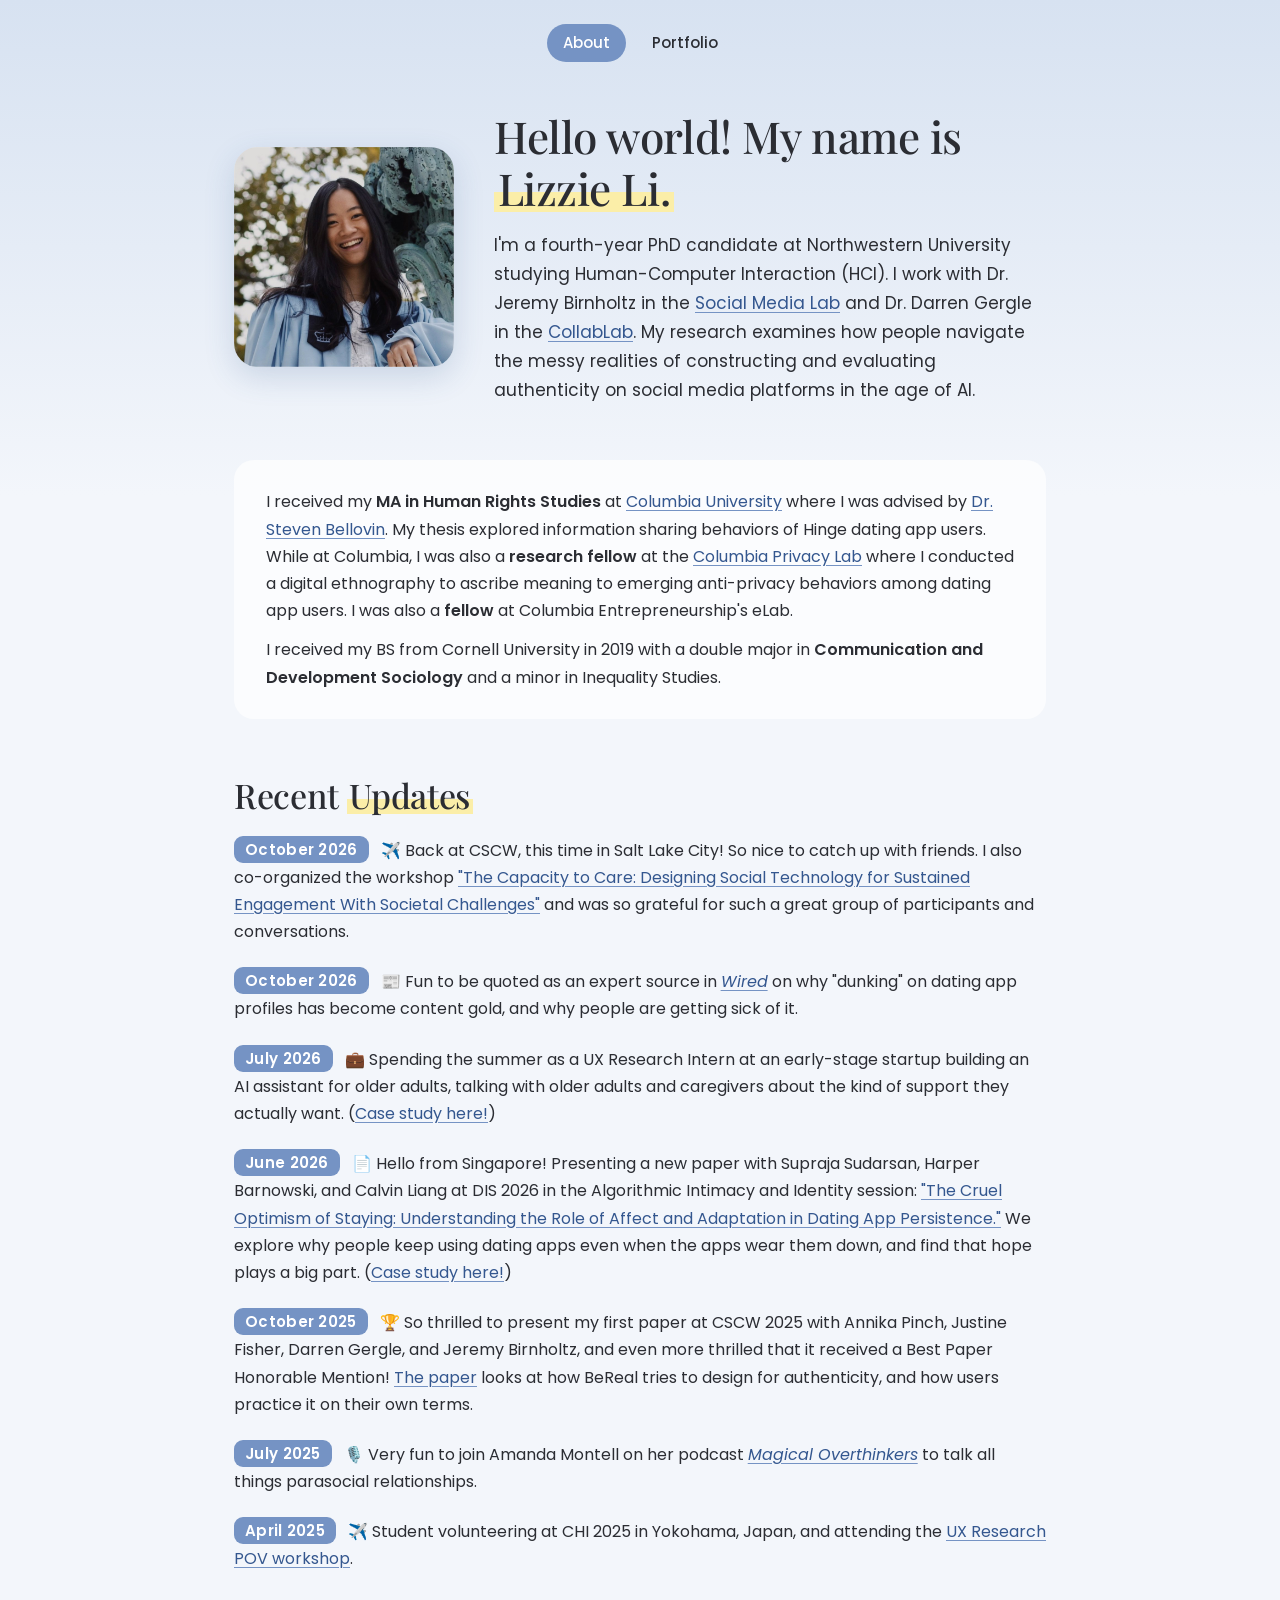
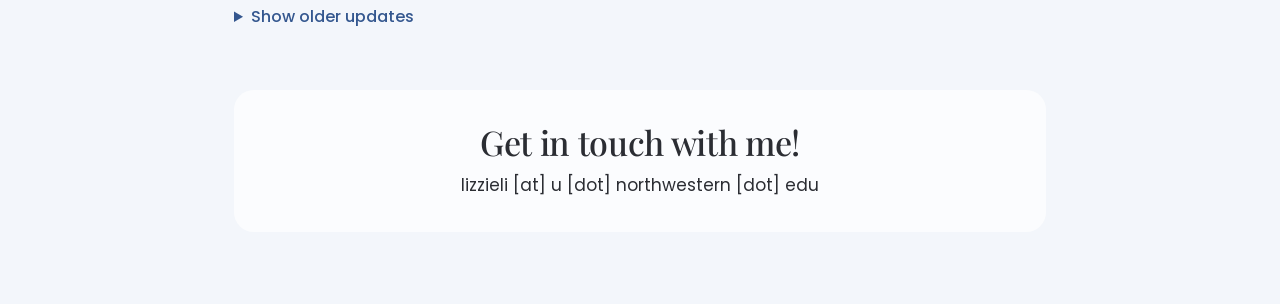
==== commit 26037811: "Update site design" ====
--- a/index.html
+++ b/index.html
@@ -1,85 +1,65 @@
 <!DOCTYPE html>
-<html lang="en"><head><meta http-equiv="Content-Type" content="text/html; charset=UTF-8">
-  <head><link rel="apple-touch-icon" href="logo.png">
-    <link rel="icon" href="logo.png"></head>  
+<html lang="en">
+<head>
+  <meta charset="UTF-8">
+  <meta name="viewport" content="width=device-width, initial-scale=1">
   <title>Lizzie Li</title>
-  <style type="text/css">.__nuxt-error-page{padding:1rem;background:#f7f8fb;color:#47494e;text-align:center;display:flex;justify-content:center;align-items:center;flex-direction:column;font-family:sans-serif;font-weight:100!important;-ms-text-size-adjust:100%;-webkit-text-size-adjust:100%;-webkit-font-smoothing:antialiased;position:absolute;top:0;left:0;right:0;bottom:0}.__nuxt-error-page .error{max-width:450px}.__nuxt-error-page .title{font-size:1.5rem;margin-top:15px;color:#47494e;margin-bottom:8px}.__nuxt-error-page .description{color:#7f828b;line-height:21px;margin-bottom:10px}.__nuxt-error-page a{color:#7f828b!important;text-decoration:none}.__nuxt-error-page .logo{position:fixed;left:12px;bottom:12px}</style><style type="text/css">.nuxt-progress{position:fixed;top:0;left:0;right:0;height:2px;width:0;opacity:1;transition:width .1s,opacity .4s;background-color:#fff;z-index:999999}.nuxt-progress.nuxt-progress-notransition{transition:none}.nuxt-progress-failed{background-color:red}</style><style type="text/css">/*!
- * Bootstrap v4.4.1 (https://getbootstrap.com/)
- * Copyright 2011-2019 The Bootstrap Authors
- * Copyright 2011-2019 Twitter, Inc.
- * Licensed under MIT (https://github.com/twbs/bootstrap/blob/master/LICENSE)
- */:root{--blue:#007bff;--indigo:#6610f2;--purple:#6f42c1;--pink:#e83e8c;--red:#dc3545;--orange:#fd7e14;--yellow:#ffc107;--green:#28a745;--teal:#20c997;--cyan:#17a2b8;--white:#fff;--gray:#6c757d;--gray-dark:#343a40;--primary:#007bff;--secondary:#6c757d;--success:#28a745;--info:#17a2b8;--warning:#ffc107;--danger:#dc3545;--light:#f8f9fa;--dark:#343a40;--breakpoint-xs:0;--breakpoint-sm:576px;--breakpoint-md:768px;--breakpoint-lg:992px;--breakpoint-xl:1200px;--font-family-sans-serif:-apple-system,BlinkMacSystemFont,"Segoe UI",Roboto,"Helvetica Neue",Arial,"Noto Sans",sans-serif,"Apple Color Emoji","Segoe UI Emoji","Segoe UI Symbol","Noto Color Emoji";--font-family-monospace:SFMono-Regular,Menlo,Monaco,Consolas,"Liberation Mono","Courier New",monospace}*,:after,:before{box-sizing:border-box}html{font-family:sans-serif;line-height:1.15;-webkit-text-size-adjust:100%;-webkit-tap-highlight-color:rgba(0,0,0,0)}article,aside,figcaption,figure,footer,header,hgroup,main,nav,section{display:block}body{margin:0;font-family:-apple-system,BlinkMacSystemFont,Segoe UI,Roboto,Helvetica Neue,Arial,Noto Sans,sans-serif,Apple Color Emoji,Segoe UI Emoji,Segoe UI Symbol,Noto Color Emoji;font-size:1rem;font-weight:400;line-height:1.5;color:#212529;text-align:left;background-color:#fff}[tabindex="-1"]:focus:not(.focus-visible),[tabindex="-1"]:focus:not(:focus-visible){outline:0!important}hr{box-sizing:content-box;height:0;overflow:visible}h1,h2,h3,h4,h5,h6{margin-top:0;margin-bottom:.5rem}p{margin-top:0;margin-bottom:1rem}abbr[data-original-title],abbr[title]{text-decoration:underline;-webkit-text-decoration:underline dotted;text-decoration:underline dotted;cursor:help;border-bottom:0;-webkit-text-decoration-skip-ink:none;text-decoration-skip-ink:none}address{font-style:normal;line-height:inherit}address,dl,ol,ul{margin-bottom:1rem}dl,ol,ul{margin-top:0}ol ol,ol ul,ul ol,ul ul{margin-bottom:0}dt{font-weight:700}dd{margin-bottom:.5rem;margin-left:0}blockquote{margin:0 0 1rem}b,strong{font-weight:bolder}small{font-size:80%}sub,sup{position:relative;font-size:75%;line-height:0;vertical-align:baseline}sub{bottom:-.25em}sup{top:-.5em}a{color:#007bff;text-decoration:none;background-color:transparent}a:hover{color:#0056b3;text-decoration:underline}a:not([href]),a:not([href]):hover{color:inherit;text-decoration:none}code,kbd,pre,samp{font-family:SFMono-Regular,Menlo,Monaco,Consolas,Liberation Mono,Courier New,monospace;font-size:1em}pre{margin-top:0;margin-bottom:1rem;overflow:auto}figure{margin:0 0 1rem}img{border-style:none}img,svg{vertical-align:middle}svg{overflow:hidden}table{border-collapse:collapse}caption{padding-top:.75rem;padding-bottom:.75rem;color:#6c757d;text-align:left;caption-side:bottom}th{text-align:inherit}label{display:inline-block;margin-bottom:.5rem}button{border-radius:0}button:focus{outline:1px dotted;outline:5px auto -webkit-focus-ring-color}button,input,optgroup,select,textarea{margin:0;font-family:inherit;font-size:inherit;line-height:inherit}button,input{overflow:visible}button,select{text-transform:none}select{word-wrap:normal}[type=button],[type=reset],[type=submit],button{-webkit-appearance:button}[type=button]:not(:disabled),[type=reset]:not(:disabled),[type=submit]:not(:disabled),button:not(:disabled){cursor:pointer}[type=button]::-moz-focus-inner,[type=reset]::-moz-focus-inner,[type=submit]::-moz-focus-inner,button::-moz-focus-inner{padding:0;border-style:none}input[type=checkbox],input[type=radio]{box-sizing:border-box;padding:0}input[type=date],input[type=datetime-local],input[type=month],input[type=time]{-webkit-appearance:listbox}textarea{overflow:auto;resize:vertical}fieldset{min-width:0;padding:0;margin:0;border:0}legend{display:block;width:100%;max-width:100%;padding:0;margin-bottom:.5rem;font-size:1.5rem;line-height:inherit;color:inherit;white-space:normal}progress{vertical-align:baseline}[type=number]::-webkit-inner-spin-button,[type=number]::-webkit-outer-spin-button{height:auto}[type=search]{outline-offset:-2px;-webkit-appearance:none}[type=search]::-webkit-search-decoration{-webkit-appearance:none}::-webkit-file-upload-button{font:inherit;-webkit-appearance:button}output{display:inline-block}summary{display:list-item;cursor:pointer}template{display:none}[hidden]{display:none!important}.h1,.h2,.h3,.h4,.h5,.h6,h1,h2,h3,h4,h5,h6{margin-bottom:.5rem;font-weight:500;line-height:1.2}.h1,h1{font-size:2.5rem}.h2,h2{font-size:2rem}.h3,h3{font-size:1.75rem}.h4,h4{font-size:1.5rem}.h5,h5{font-size:1.25rem}.h6,h6{font-size:1rem}.lead{font-size:1.25rem;font-weight:300}.display-1{font-size:6rem}.display-1,.display-2{font-weight:300;line-height:1.2}.display-2{font-size:5.5rem}.display-3{font-size:4.5rem}.display-3,.display-4{font-weight:300;line-height:1.2}.display-4{font-size:3.5rem}hr{margin-top:1rem;margin-bottom:1rem;border:0;border-top:1px solid rgba(0,0,0,.1)}.small,small{font-size:80%;font-weight:400}.mark,mark{padding:.2em;background-color:#fcf8e3}.list-inline,.list-unstyled{padding-left:0;list-style:none}.list-inline-item{display:inline-block}.list-inline-item:not(:last-child){margin-right:.5rem}.initialism{font-size:90%;text-transform:uppercase}.blockquote{margin-bottom:1rem;font-size:1.25rem}.blockquote-footer{display:block;font-size:80%;color:#6c757d}.blockquote-footer:before{content:"\2014\00A0"}.img-fluid,.img-thumbnail{max-width:100%;height:auto}.img-thumbnail{padding:.25rem;background-color:#fff;border:1px solid #dee2e6;border-radius:.25rem}.figure{display:inline-block}.figure-img{margin-bottom:.5rem;line-height:1}.figure-caption{font-size:90%;color:#6c757d}code{font-size:87.5%;color:#e83e8c;word-wrap:break-word}a>code{color:inherit}kbd{padding:.2rem .4rem;font-size:87.5%;color:#fff;background-color:#212529;border-radius:.2rem}kbd kbd{padding:0;font-size:100%;font-weight:700}pre{display:block;font-size:87.5%;color:#212529}pre code{font-size:inherit;color:inherit;word-break:normal}.pre-scrollable{max-height:340px;overflow-y:scroll}.container{width:100%;padding-right:15px;padding-left:15px;margin-right:auto;margin-left:auto}@media (min-width:576px){.container{max-width:540px}}@media (min-width:768px){.container{max-width:720px}}@media (min-width:992px){.container{max-width:960px}}@media (min-width:1200px){.container{max-width:1140px}}.container-fluid,.container-lg,.container-md,.container-sm,.container-xl{width:100%;padding-right:15px;padding-left:15px;margin-right:auto;margin-left:auto}@media (min-width:576px){.container,.container-sm{max-width:540px}}@media (min-width:768px){.container,.container-md,.container-sm{max-width:720px}}@media (min-width:992px){.container,.container-lg,.container-md,.container-sm{max-width:960px}}@media (min-width:1200px){.container,.container-lg,.container-md,.container-sm,.container-xl{max-width:1140px}}.row{display:flex;flex-wrap:wrap;margin-right:-15px;margin-left:-15px}.no-gutters{margin-right:0;margin-left:0}.no-gutters>.col,.no-gutters>[class*=col-]{padding-right:0;padding-left:0}.col,.col-1,.col-2,.col-3,.col-4,.col-5,.col-6,.col-7,.col-8,.col-9,.col-10,.col-11,.col-12,.col-auto,.col-lg,.col-lg-1,.col-lg-2,.col-lg-3,.col-lg-4,.col-lg-5,.col-lg-6,.col-lg-7,.col-lg-8,.col-lg-9,.col-lg-10,.col-lg-11,.col-lg-12,.col-lg-auto,.col-md,.col-md-1,.col-md-2,.col-md-3,.col-md-4,.col-md-5,.col-md-6,.col-md-7,.col-md-8,.col-md-9,.col-md-10,.col-md-11,.col-md-12,.col-md-auto,.col-sm,.col-sm-1,.col-sm-2,.col-sm-3,.col-sm-4,.col-sm-5,.col-sm-6,.col-sm-7,.col-sm-8,.col-sm-9,.col-sm-10,.col-sm-11,.col-sm-12,.col-sm-auto,.col-xl,.col-xl-1,.col-xl-2,.col-xl-3,.col-xl-4,.col-xl-5,.col-xl-6,.col-xl-7,.col-xl-8,.col-xl-9,.col-xl-10,.col-xl-11,.col-xl-12,.col-xl-auto{position:relative;width:100%;padding-right:15px;padding-left:15px}.col{flex-basis:0;flex-grow:1;max-width:100%}.row-cols-1>*{flex:0 0 100%;max-width:100%}.row-cols-2>*{flex:0 0 50%;max-width:50%}.row-cols-3>*{flex:0 0 33.333333%;max-width:33.333333%}.row-cols-4>*{flex:0 0 25%;max-width:25%}.row-cols-5>*{flex:0 0 20%;max-width:20%}.row-cols-6>*{flex:0 0 16.666667%;max-width:16.666667%}.col-auto{flex:0 0 auto;width:auto;max-width:100%}.col-1{flex:0 0 8.333333%;max-width:8.333333%}.col-2{flex:0 0 16.666667%;max-width:16.666667%}.col-3{flex:0 0 25%;max-width:25%}.col-4{flex:0 0 33.333333%;max-width:33.333333%}.col-5{flex:0 0 41.666667%;max-width:41.666667%}.col-6{flex:0 0 50%;max-width:50%}.col-7{flex:0 0 58.333333%;max-width:58.333333%}.col-8{flex:0 0 66.666667%;max-width:66.666667%}.col-9{flex:0 0 75%;max-width:75%}.col-10{flex:0 0 83.333333%;max-width:83.333333%}.col-11{flex:0 0 91.666667%;max-width:91.666667%}.col-12{flex:0 0 100%;max-width:100%}.order-first{order:-1}.order-last{order:13}.order-0{order:0}.order-1{order:1}.order-2{order:2}.order-3{order:3}.order-4{order:4}.order-5{order:5}.order-6{order:6}.order-7{order:7}.order-8{order:8}.order-9{order:9}.order-10{order:10}.order-11{order:11}.order-12{order:12}.offset-1{margin-left:8.333333%}.offset-2{margin-left:16.666667%}.offset-3{margin-left:25%}.offset-4{margin-left:33.333333%}.offset-5{margin-left:41.666667%}.offset-6{margin-left:50%}.offset-7{margin-left:58.333333%}.offset-8{margin-left:66.666667%}.offset-9{margin-left:75%}.offset-10{margin-left:83.333333%}.offset-11{margin-left:91.666667%}@media (min-width:576px){.col-sm{flex-basis:0;flex-grow:1;max-width:100%}.row-cols-sm-1>*{flex:0 0 100%;max-width:100%}.row-cols-sm-2>*{flex:0 0 50%;max-width:50%}.row-cols-sm-3>*{flex:0 0 33.333333%;max-width:33.333333%}.row-cols-sm-4>*{flex:0 0 25%;max-width:25%}.row-cols-sm-5>*{flex:0 0 20%;max-width:20%}.row-cols-sm-6>*{flex:0 0 16.666667%;max-width:16.666667%}.col-sm-auto{flex:0 0 auto;width:auto;max-width:100%}.col-sm-1{flex:0 0 8.333333%;max-width:8.333333%}.col-sm-2{flex:0 0 16.666667%;max-width:16.666667%}.col-sm-3{flex:0 0 25%;max-width:25%}.col-sm-4{flex:0 0 33.333333%;max-width:33.333333%}.col-sm-5{flex:0 0 41.666667%;max-width:41.666667%}.col-sm-6{flex:0 0 50%;max-width:50%}.col-sm-7{flex:0 0 58.333333%;max-width:58.333333%}.col-sm-8{flex:0 0 66.666667%;max-width:66.666667%}.col-sm-9{flex:0 0 75%;max-width:75%}.col-sm-10{flex:0 0 83.333333%;max-width:83.333333%}.col-sm-11{flex:0 0 91.666667%;max-width:91.666667%}.col-sm-12{flex:0 0 100%;max-width:100%}.order-sm-first{order:-1}.order-sm-last{order:13}.order-sm-0{order:0}.order-sm-1{order:1}.order-sm-2{order:2}.order-sm-3{order:3}.order-sm-4{order:4}.order-sm-5{order:5}.order-sm-6{order:6}.order-sm-7{order:7}.order-sm-8{order:8}.order-sm-9{order:9}.order-sm-10{order:10}.order-sm-11{order:11}.order-sm-12{order:12}.offset-sm-0{margin-left:0}.offset-sm-1{margin-left:8.333333%}.offset-sm-2{margin-left:16.666667%}.offset-sm-3{margin-left:25%}.offset-sm-4{margin-left:33.333333%}.offset-sm-5{margin-left:41.666667%}.offset-sm-6{margin-left:50%}.offset-sm-7{margin-left:58.333333%}.offset-sm-8{margin-left:66.666667%}.offset-sm-9{margin-left:75%}.offset-sm-10{margin-left:83.333333%}.offset-sm-11{margin-left:91.666667%}}@media (min-width:768px){.col-md{flex-basis:0;flex-grow:1;max-width:100%}.row-cols-md-1>*{flex:0 0 100%;max-width:100%}.row-cols-md-2>*{flex:0 0 50%;max-width:50%}.row-cols-md-3>*{flex:0 0 33.333333%;max-width:33.333333%}.row-cols-md-4>*{flex:0 0 25%;max-width:25%}.row-cols-md-5>*{flex:0 0 20%;max-width:20%}.row-cols-md-6>*{flex:0 0 16.666667%;max-width:16.666667%}.col-md-auto{flex:0 0 auto;width:auto;max-width:100%}.col-md-1{flex:0 0 8.333333%;max-width:8.333333%}.col-md-2{flex:0 0 16.666667%;max-width:16.666667%}.col-md-3{flex:0 0 25%;max-width:25%}.col-md-4{flex:0 0 33.333333%;max-width:33.333333%}.col-md-5{flex:0 0 41.666667%;max-width:41.666667%}.col-md-6{flex:0 0 50%;max-width:50%}.col-md-7{flex:0 0 58.333333%;max-width:58.333333%}.col-md-8{flex:0 0 66.666667%;max-width:66.666667%}.col-md-9{flex:0 0 75%;max-width:75%}.col-md-10{flex:0 0 83.333333%;max-width:83.333333%}.col-md-11{flex:0 0 91.666667%;max-width:91.666667%}.col-md-12{flex:0 0 100%;max-width:100%}.order-md-first{order:-1}.order-md-last{order:13}.order-md-0{order:0}.order-md-1{order:1}.order-md-2{order:2}.order-md-3{order:3}.order-md-4{order:4}.order-md-5{order:5}.order-md-6{order:6}.order-md-7{order:7}.order-md-8{order:8}.order-md-9{order:9}.order-md-10{order:10}.order-md-11{order:11}.order-md-12{order:12}.offset-md-0{margin-left:0}.offset-md-1{margin-left:8.333333%}.offset-md-2{margin-left:16.666667%}.offset-md-3{margin-left:25%}.offset-md-4{margin-left:33.333333%}.offset-md-5{margin-left:41.666667%}.offset-md-6{margin-left:50%}.offset-md-7{margin-left:58.333333%}.offset-md-8{margin-left:66.666667%}.offset-md-9{margin-left:75%}.offset-md-10{margin-left:83.333333%}.offset-md-11{margin-left:91.666667%}}@media (min-width:992px){.col-lg{flex-basis:0;flex-grow:1;max-width:100%}.row-cols-lg-1>*{flex:0 0 100%;max-width:100%}.row-cols-lg-2>*{flex:0 0 50%;max-width:50%}.row-cols-lg-3>*{flex:0 0 33.333333%;max-width:33.333333%}.row-cols-lg-4>*{flex:0 0 25%;max-width:25%}.row-cols-lg-5>*{flex:0 0 20%;max-width:20%}.row-cols-lg-6>*{flex:0 0 16.666667%;max-width:16.666667%}.col-lg-auto{flex:0 0 auto;width:auto;max-width:100%}.col-lg-1{flex:0 0 8.333333%;max-width:8.333333%}.col-lg-2{flex:0 0 16.666667%;max-width:16.666667%}.col-lg-3{flex:0 0 25%;max-width:25%}.col-lg-4{flex:0 0 33.333333%;max-width:33.333333%}.col-lg-5{flex:0 0 41.666667%;max-width:41.666667%}.col-lg-6{flex:0 0 50%;max-width:50%}.col-lg-7{flex:0 0 58.333333%;max-width:58.333333%}.col-lg-8{flex:0 0 66.666667%;max-width:66.666667%}.col-lg-9{flex:0 0 75%;max-width:75%}.col-lg-10{flex:0 0 83.333333%;max-width:83.333333%}.col-lg-11{flex:0 0 91.666667%;max-width:91.666667%}.col-lg-12{flex:0 0 100%;max-width:100%}.order-lg-first{order:-1}.order-lg-last{order:13}.order-lg-0{order:0}.order-lg-1{order:1}.order-lg-2{order:2}.order-lg-3{order:3}.order-lg-4{order:4}.order-lg-5{order:5}.order-lg-6{order:6}.order-lg-7{order:7}.order-lg-8{order:8}.order-lg-9{order:9}.order-lg-10{order:10}.order-lg-11{order:11}.order-lg-12{order:12}.offset-lg-0{margin-left:0}.offset-lg-1{margin-left:8.333333%}.offset-lg-2{margin-left:16.666667%}.offset-lg-3{margin-left:25%}.offset-lg-4{margin-left:33.333333%}.offset-lg-5{margin-left:41.666667%}.offset-lg-6{margin-left:50%}.offset-lg-7{margin-left:58.333333%}.offset-lg-8{margin-left:66.666667%}.offset-lg-9{margin-left:75%}.offset-lg-10{margin-left:83.333333%}.offset-lg-11{margin-left:91.666667%}}@media (min-width:1200px){.col-xl{flex-basis:0;flex-grow:1;max-width:100%}.row-cols-xl-1>*{flex:0 0 100%;max-width:100%}.row-cols-xl-2>*{flex:0 0 50%;max-width:50%}.row-cols-xl-3>*{flex:0 0 33.333333%;max-width:33.333333%}.row-cols-xl-4>*{flex:0 0 25%;max-width:25%}.row-cols-xl-5>*{flex:0 0 20%;max-width:20%}.row-cols-xl-6>*{flex:0 0 16.666667%;max-width:16.666667%}.col-xl-auto{flex:0 0 auto;width:auto;max-width:100%}.col-xl-1{flex:0 0 8.333333%;max-width:8.333333%}.col-xl-2{flex:0 0 16.666667%;max-width:16.666667%}.col-xl-3{flex:0 0 25%;max-width:25%}.col-xl-4{flex:0 0 33.333333%;max-width:33.333333%}.col-xl-5{flex:0 0 41.666667%;max-width:41.666667%}.col-xl-6{flex:0 0 50%;max-width:50%}.col-xl-7{flex:0 0 58.333333%;max-width:58.333333%}.col-xl-8{flex:0 0 66.666667%;max-width:66.666667%}.col-xl-9{flex:0 0 75%;max-width:75%}.col-xl-10{flex:0 0 83.333333%;max-width:83.333333%}.col-xl-11{flex:0 0 91.666667%;max-width:91.666667%}.col-xl-12{flex:0 0 100%;max-width:100%}.order-xl-first{order:-1}.order-xl-last{order:13}.order-xl-0{order:0}.order-xl-1{order:1}.order-xl-2{order:2}.order-xl-3{order:3}.order-xl-4{order:4}.order-xl-5{order:5}.order-xl-6{order:6}.order-xl-7{order:7}.order-xl-8{order:8}.order-xl-9{order:9}.order-xl-10{order:10}.order-xl-11{order:11}.order-xl-12{order:12}.offset-xl-0{margin-left:0}.offset-xl-1{margin-left:8.333333%}.offset-xl-2{margin-left:16.666667%}.offset-xl-3{margin-left:25%}.offset-xl-4{margin-left:33.333333%}.offset-xl-5{margin-left:41.666667%}.offset-xl-6{margin-left:50%}.offset-xl-7{margin-left:58.333333%}.offset-xl-8{margin-left:66.666667%}.offset-xl-9{margin-left:75%}.offset-xl-10{margin-left:83.333333%}.offset-xl-11{margin-left:91.666667%}}.table{width:100%;margin-bottom:1rem;color:#212529}.table td,.table th{padding:.75rem;vertical-align:top;border-top:1px solid #dee2e6}.table thead th{vertical-align:bottom;border-bottom:2px solid #dee2e6}.table tbody+tbody{border-top:2px solid #dee2e6}.table-sm td,.table-sm th{padding:.3rem}.table-bordered,.table-bordered td,.table-bordered th{border:1px solid #dee2e6}.table-bordered thead td,.table-bordered thead th{border-bottom-width:2px}.table-borderless tbody+tbody,.table-borderless td,.table-borderless th,.table-borderless thead th{border:0}.table-striped tbody tr:nth-of-type(odd){background-color:rgba(0,0,0,.05)}.table-hover tbody tr:hover{color:#212529;background-color:rgba(0,0,0,.075)}.table-primary,.table-primary>td,.table-primary>th{background-color:#b8daff}.table-primary tbody+tbody,.table-primary td,.table-primary th,.table-primary thead th{border-color:#7abaff}.table-hover .table-primary:hover,.table-hover .table-primary:hover>td,.table-hover .table-primary:hover>th{background-color:#9fcdff}.table-secondary,.table-secondary>td,.table-secondary>th{background-color:#d6d8db}.table-secondary tbody+tbody,.table-secondary td,.table-secondary th,.table-secondary thead th{border-color:#b3b7bb}.table-hover .table-secondary:hover,.table-hover .table-secondary:hover>td,.table-hover .table-secondary:hover>th{background-color:#c8cbcf}.table-success,.table-success>td,.table-success>th{background-color:#c3e6cb}.table-success tbody+tbody,.table-success td,.table-success th,.table-success thead th{border-color:#8fd19e}.table-hover .table-success:hover,.table-hover .table-success:hover>td,.table-hover .table-success:hover>th{background-color:#b1dfbb}.table-info,.table-info>td,.table-info>th{background-color:#bee5eb}.table-info tbody+tbody,.table-info td,.table-info th,.table-info thead th{border-color:#86cfda}.table-hover .table-info:hover,.table-hover .table-info:hover>td,.table-hover .table-info:hover>th{background-color:#abdde5}.table-warning,.table-warning>td,.table-warning>th{background-color:#ffeeba}.table-warning tbody+tbody,.table-warning td,.table-warning th,.table-warning thead th{border-color:#ffdf7e}.table-hover .table-warning:hover,.table-hover .table-warning:hover>td,.table-hover .table-warning:hover>th{background-color:#ffe8a1}.table-danger,.table-danger>td,.table-danger>th{background-color:#f5c6cb}.table-danger tbody+tbody,.table-danger td,.table-danger th,.table-danger thead th{border-color:#ed969e}.table-hover .table-danger:hover,.table-hover .table-danger:hover>td,.table-hover .table-danger:hover>th{background-color:#f1b0b7}.table-light,.table-light>td,.table-light>th{background-color:#fdfdfe}.table-light tbody+tbody,.table-light td,.table-light th,.table-light thead th{border-color:#fbfcfc}.table-hover .table-light:hover,.table-hover .table-light:hover>td,.table-hover .table-light:hover>th{background-color:#ececf6}.table-dark,.table-dark>td,.table-dark>th{background-color:#c6c8ca}.table-dark tbody+tbody,.table-dark td,.table-dark th,.table-dark thead th{border-color:#95999c}.table-hover .table-dark:hover,.table-hover .table-dark:hover>td,.table-hover .table-dark:hover>th{background-color:#b9bbbe}.table-active,.table-active>td,.table-active>th,.table-hover .table-active:hover,.table-hover .table-active:hover>td,.table-hover .table-active:hover>th{background-color:rgba(0,0,0,.075)}.table .thead-dark th{color:#fff;background-color:#343a40;border-color:#454d55}.table .thead-light th{color:#495057;background-color:#e9ecef;border-color:#dee2e6}.table-dark{color:#fff;background-color:#343a40}.table-dark td,.table-dark th,.table-dark thead th{border-color:#454d55}.table-dark.table-bordered{border:0}.table-dark.table-striped tbody tr:nth-of-type(odd){background-color:hsla(0,0%,100%,.05)}.table-dark.table-hover tbody tr:hover{color:#fff;background-color:hsla(0,0%,100%,.075)}@media (max-width:575.98px){.table-responsive-sm{display:block;width:100%;overflow-x:auto;-webkit-overflow-scrolling:touch}.table-responsive-sm>.table-bordered{border:0}}@media (max-width:767.98px){.table-responsive-md{display:block;width:100%;overflow-x:auto;-webkit-overflow-scrolling:touch}.table-responsive-md>.table-bordered{border:0}}@media (max-width:991.98px){.table-responsive-lg{display:block;width:100%;overflow-x:auto;-webkit-overflow-scrolling:touch}.table-responsive-lg>.table-bordered{border:0}}@media (max-width:1199.98px){.table-responsive-xl{display:block;width:100%;overflow-x:auto;-webkit-overflow-scrolling:touch}.table-responsive-xl>.table-bordered{border:0}}.table-responsive{display:block;width:100%;overflow-x:auto;-webkit-overflow-scrolling:touch}.table-responsive>.table-bordered{border:0}.form-control{display:block;width:100%;height:calc(1.5em + .75rem + 2px);padding:.375rem .75rem;font-size:1rem;font-weight:400;line-height:1.5;color:#495057;background-color:#fff;background-clip:padding-box;border:1px solid #ced4da;border-radius:.25rem;transition:border-color .15s ease-in-out,box-shadow .15s ease-in-out}@media (prefers-reduced-motion:reduce){.form-control{transition:none}}.form-control::-ms-expand{background-color:transparent;border:0}.form-control:-moz-focusring{color:transparent;text-shadow:0 0 0 #495057}.form-control:focus{color:#495057;background-color:#fff;border-color:#80bdff;outline:0;box-shadow:0 0 0 .2rem rgba(0,123,255,.25)}.form-control::-webkit-input-placeholder{color:#6c757d;opacity:1}.form-control::-moz-placeholder{color:#6c757d;opacity:1}.form-control:-ms-input-placeholder{color:#6c757d;opacity:1}.form-control::-ms-input-placeholder{color:#6c757d;opacity:1}.form-control::placeholder{color:#6c757d;opacity:1}.form-control:disabled,.form-control[readonly]{background-color:#e9ecef;opacity:1}select.form-control:focus::-ms-value{color:#495057;background-color:#fff}.form-control-file,.form-control-range{display:block;width:100%}.col-form-label{padding-top:calc(.375rem + 1px);padding-bottom:calc(.375rem + 1px);margin-bottom:0;font-size:inherit;line-height:1.5}.col-form-label-lg{padding-top:calc(.5rem + 1px);padding-bottom:calc(.5rem + 1px);font-size:1.25rem;line-height:1.5}.col-form-label-sm{padding-top:calc(.25rem + 1px);padding-bottom:calc(.25rem + 1px);font-size:.875rem;line-height:1.5}.form-control-plaintext{display:block;width:100%;padding:.375rem 0;margin-bottom:0;font-size:1rem;line-height:1.5;color:#212529;background-color:transparent;border:solid transparent;border-width:1px 0}.form-control-plaintext.form-control-lg,.form-control-plaintext.form-control-sm{padding-right:0;padding-left:0}.form-control-sm{height:calc(1.5em + .5rem + 2px);padding:.25rem .5rem;font-size:.875rem;line-height:1.5;border-radius:.2rem}.form-control-lg{height:calc(1.5em + 1rem + 2px);padding:.5rem 1rem;font-size:1.25rem;line-height:1.5;border-radius:.3rem}select.form-control[multiple],select.form-control[size],textarea.form-control{height:auto}.form-group{margin-bottom:1rem}.form-text{display:block;margin-top:.25rem}.form-row{display:flex;flex-wrap:wrap;margin-right:-5px;margin-left:-5px}.form-row>.col,.form-row>[class*=col-]{padding-right:5px;padding-left:5px}.form-check{position:relative;display:block;padding-left:1.25rem}.form-check-input{position:absolute;margin-top:.3rem;margin-left:-1.25rem}.form-check-input:disabled~.form-check-label,.form-check-input[disabled]~.form-check-label{color:#6c757d}.form-check-label{margin-bottom:0}.form-check-inline{display:inline-flex;align-items:center;padding-left:0;margin-right:.75rem}.form-check-inline .form-check-input{position:static;margin-top:0;margin-right:.3125rem;margin-left:0}.valid-feedback{display:none;width:100%;margin-top:.25rem;font-size:80%;color:#28a745}.valid-tooltip{position:absolute;top:100%;z-index:5;display:none;max-width:100%;padding:.25rem .5rem;margin-top:.1rem;font-size:.875rem;line-height:1.5;color:#fff;background-color:rgba(40,167,69,.9);border-radius:.25rem}.is-valid~.valid-feedback,.is-valid~.valid-tooltip,.was-validated :valid~.valid-feedback,.was-validated :valid~.valid-tooltip{display:block}.form-control.is-valid,.was-validated .form-control:valid{border-color:#28a745;padding-right:calc(1.5em + .75rem);background-image:url("data:image/svg+xml;charset=utf-8,%3Csvg xmlns='http://www.w3.org/2000/svg' width='8' height='8'%3E%3Cpath fill='%2328a745' d='M2.3 6.73L.6 4.53c-.4-1.04.46-1.4 1.1-.8l1.1 1.4 3.4-3.8c.6-.63 1.6-.27 1.2.7l-4 4.6c-.43.5-.8.4-1.1.1z'/%3E%3C/svg%3E");background-repeat:no-repeat;background-position:right calc(.375em + .1875rem) center;background-size:calc(.75em + .375rem) calc(.75em + .375rem)}.form-control.is-valid:focus,.was-validated .form-control:valid:focus{border-color:#28a745;box-shadow:0 0 0 .2rem rgba(40,167,69,.25)}.was-validated textarea.form-control:valid,textarea.form-control.is-valid{padding-right:calc(1.5em + .75rem);background-position:top calc(.375em + .1875rem) right calc(.375em + .1875rem)}.custom-select.is-valid,.was-validated .custom-select:valid{border-color:#28a745;padding-right:calc(.75em + 2.3125rem);background:url("data:image/svg+xml;charset=utf-8,%3Csvg xmlns='http://www.w3.org/2000/svg' width='4' height='5'%3E%3Cpath fill='%23343a40' d='M2 0L0 2h4zm0 5L0 3h4z'/%3E%3C/svg%3E") no-repeat right .75rem center/8px 10px,url("data:image/svg+xml;charset=utf-8,%3Csvg xmlns='http://www.w3.org/2000/svg' width='8' height='8'%3E%3Cpath fill='%2328a745' d='M2.3 6.73L.6 4.53c-.4-1.04.46-1.4 1.1-.8l1.1 1.4 3.4-3.8c.6-.63 1.6-.27 1.2.7l-4 4.6c-.43.5-.8.4-1.1.1z'/%3E%3C/svg%3E") #fff no-repeat center right 1.75rem/calc(.75em + .375rem) calc(.75em + .375rem)}.custom-select.is-valid:focus,.was-validated .custom-select:valid:focus{border-color:#28a745;box-shadow:0 0 0 .2rem rgba(40,167,69,.25)}.form-check-input.is-valid~.form-check-label,.was-validated .form-check-input:valid~.form-check-label{color:#28a745}.form-check-input.is-valid~.valid-feedback,.form-check-input.is-valid~.valid-tooltip,.was-validated .form-check-input:valid~.valid-feedback,.was-validated .form-check-input:valid~.valid-tooltip{display:block}.custom-control-input.is-valid~.custom-control-label,.was-validated .custom-control-input:valid~.custom-control-label{color:#28a745}.custom-control-input.is-valid~.custom-control-label:before,.was-validated .custom-control-input:valid~.custom-control-label:before{border-color:#28a745}.custom-control-input.is-valid:checked~.custom-control-label:before,.was-validated .custom-control-input:valid:checked~.custom-control-label:before{border-color:#34ce57;background-color:#34ce57}.custom-control-input.is-valid:focus~.custom-control-label:before,.was-validated .custom-control-input:valid:focus~.custom-control-label:before{box-shadow:0 0 0 .2rem rgba(40,167,69,.25)}.custom-control-input.is-valid:focus:not(:checked)~.custom-control-label:before,.custom-file-input.is-valid~.custom-file-label,.was-validated .custom-control-input:valid:focus:not(:checked)~.custom-control-label:before,.was-validated .custom-file-input:valid~.custom-file-label{border-color:#28a745}.custom-file-input.is-valid:focus~.custom-file-label,.was-validated .custom-file-input:valid:focus~.custom-file-label{border-color:#28a745;box-shadow:0 0 0 .2rem rgba(40,167,69,.25)}.invalid-feedback{display:none;width:100%;margin-top:.25rem;font-size:80%;color:#dc3545}.invalid-tooltip{position:absolute;top:100%;z-index:5;display:none;max-width:100%;padding:.25rem .5rem;margin-top:.1rem;font-size:.875rem;line-height:1.5;color:#fff;background-color:rgba(220,53,69,.9);border-radius:.25rem}.is-invalid~.invalid-feedback,.is-invalid~.invalid-tooltip,.was-validated :invalid~.invalid-feedback,.was-validated :invalid~.invalid-tooltip{display:block}.form-control.is-invalid,.was-validated .form-control:invalid{border-color:#dc3545;padding-right:calc(1.5em + .75rem);background-image:url("data:image/svg+xml;charset=utf-8,%3Csvg xmlns='http://www.w3.org/2000/svg' width='12' height='12' fill='none' stroke='%23dc3545'%3E%3Ccircle cx='6' cy='6' r='4.5'/%3E%3Cpath stroke-linejoin='round' d='M5.8 3.6h.4L6 6.5z'/%3E%3Ccircle cx='6' cy='8.2' r='.6' fill='%23dc3545' stroke='none'/%3E%3C/svg%3E");background-repeat:no-repeat;background-position:right calc(.375em + .1875rem) center;background-size:calc(.75em + .375rem) calc(.75em + .375rem)}.form-control.is-invalid:focus,.was-validated .form-control:invalid:focus{border-color:#dc3545;box-shadow:0 0 0 .2rem rgba(220,53,69,.25)}.was-validated textarea.form-control:invalid,textarea.form-control.is-invalid{padding-right:calc(1.5em + .75rem);background-position:top calc(.375em + .1875rem) right calc(.375em + .1875rem)}.custom-select.is-invalid,.was-validated .custom-select:invalid{border-color:#dc3545;padding-right:calc(.75em + 2.3125rem);background:url("data:image/svg+xml;charset=utf-8,%3Csvg xmlns='http://www.w3.org/2000/svg' width='4' height='5'%3E%3Cpath fill='%23343a40' d='M2 0L0 2h4zm0 5L0 3h4z'/%3E%3C/svg%3E") no-repeat right .75rem center/8px 10px,url("data:image/svg+xml;charset=utf-8,%3Csvg xmlns='http://www.w3.org/2000/svg' width='12' height='12' fill='none' stroke='%23dc3545'%3E%3Ccircle cx='6' cy='6' r='4.5'/%3E%3Cpath stroke-linejoin='round' d='M5.8 3.6h.4L6 6.5z'/%3E%3Ccircle cx='6' cy='8.2' r='.6' fill='%23dc3545' stroke='none'/%3E%3C/svg%3E") #fff no-repeat center right 1.75rem/calc(.75em + .375rem) calc(.75em + .375rem)}.custom-select.is-invalid:focus,.was-validated .custom-select:invalid:focus{border-color:#dc3545;box-shadow:0 0 0 .2rem rgba(220,53,69,.25)}.form-check-input.is-invalid~.form-check-label,.was-validated .form-check-input:invalid~.form-check-label{color:#dc3545}.form-check-input.is-invalid~.invalid-feedback,.form-check-input.is-invalid~.invalid-tooltip,.was-validated .form-check-input:invalid~.invalid-feedback,.was-validated .form-check-input:invalid~.invalid-tooltip{display:block}.custom-control-input.is-invalid~.custom-control-label,.was-validated .custom-control-input:invalid~.custom-control-label{color:#dc3545}.custom-control-input.is-invalid~.custom-control-label:before,.was-validated .custom-control-input:invalid~.custom-control-label:before{border-color:#dc3545}.custom-control-input.is-invalid:checked~.custom-control-label:before,.was-validated .custom-control-input:invalid:checked~.custom-control-label:before{border-color:#e4606d;background-color:#e4606d}.custom-control-input.is-invalid:focus~.custom-control-label:before,.was-validated .custom-control-input:invalid:focus~.custom-control-label:before{box-shadow:0 0 0 .2rem rgba(220,53,69,.25)}.custom-control-input.is-invalid:focus:not(:checked)~.custom-control-label:before,.custom-file-input.is-invalid~.custom-file-label,.was-validated .custom-control-input:invalid:focus:not(:checked)~.custom-control-label:before,.was-validated .custom-file-input:invalid~.custom-file-label{border-color:#dc3545}.custom-file-input.is-invalid:focus~.custom-file-label,.was-validated .custom-file-input:invalid:focus~.custom-file-label{border-color:#dc3545;box-shadow:0 0 0 .2rem rgba(220,53,69,.25)}.form-inline{display:flex;flex-flow:row wrap;align-items:center}.form-inline .form-check{width:100%}@media (min-width:576px){.form-inline label{justify-content:center}.form-inline .form-group,.form-inline label{display:flex;align-items:center;margin-bottom:0}.form-inline .form-group{flex:0 0 auto;flex-flow:row wrap}.form-inline .form-control{display:inline-block;width:auto;vertical-align:middle}.form-inline .form-control-plaintext{display:inline-block}.form-inline .custom-select,.form-inline .input-group{width:auto}.form-inline .form-check{display:flex;align-items:center;justify-content:center;width:auto;padding-left:0}.form-inline .form-check-input{position:relative;flex-shrink:0;margin-top:0;margin-right:.25rem;margin-left:0}.form-inline .custom-control{align-items:center;justify-content:center}.form-inline .custom-control-label{margin-bottom:0}}.btn{display:inline-block;font-weight:400;color:#212529;text-align:center;vertical-align:middle;cursor:pointer;-webkit-user-select:none;-moz-user-select:none;-ms-user-select:none;user-select:none;background-color:transparent;border:1px solid transparent;padding:.375rem .75rem;font-size:1rem;line-height:1.5;border-radius:.25rem;transition:color .15s ease-in-out,background-color .15s ease-in-out,border-color .15s ease-in-out,box-shadow .15s ease-in-out}@media (prefers-reduced-motion:reduce){.btn{transition:none}}.btn:hover{color:#212529;text-decoration:none}.btn.focus,.btn:focus{outline:0;box-shadow:0 0 0 .2rem rgba(0,123,255,.25)}.btn.disabled,.btn:disabled{opacity:.65}a.btn.disabled,fieldset:disabled a.btn{pointer-events:none}.btn-primary{color:#fff;background-color:#007bff;border-color:#007bff}.btn-primary.focus,.btn-primary:focus,.btn-primary:hover{color:#fff;background-color:#0069d9;border-color:#0062cc}.btn-primary.focus,.btn-primary:focus{box-shadow:0 0 0 .2rem rgba(38,143,255,.5)}.btn-primary.disabled,.btn-primary:disabled{color:#fff;background-color:#007bff;border-color:#007bff}.btn-primary:not(:disabled):not(.disabled).active,.btn-primary:not(:disabled):not(.disabled):active,.show>.btn-primary.dropdown-toggle{color:#fff;background-color:#0062cc;border-color:#005cbf}.btn-primary:not(:disabled):not(.disabled).active:focus,.btn-primary:not(:disabled):not(.disabled):active:focus,.show>.btn-primary.dropdown-toggle:focus{box-shadow:0 0 0 .2rem rgba(38,143,255,.5)}.btn-secondary{color:#fff;background-color:#6c757d;border-color:#6c757d}.btn-secondary.focus,.btn-secondary:focus,.btn-secondary:hover{color:#fff;background-color:#5a6268;border-color:#545b62}.btn-secondary.focus,.btn-secondary:focus{box-shadow:0 0 0 .2rem rgba(130,138,145,.5)}.btn-secondary.disabled,.btn-secondary:disabled{color:#fff;background-color:#6c757d;border-color:#6c757d}.btn-secondary:not(:disabled):not(.disabled).active,.btn-secondary:not(:disabled):not(.disabled):active,.show>.btn-secondary.dropdown-toggle{color:#fff;background-color:#545b62;border-color:#4e555b}.btn-secondary:not(:disabled):not(.disabled).active:focus,.btn-secondary:not(:disabled):not(.disabled):active:focus,.show>.btn-secondary.dropdown-toggle:focus{box-shadow:0 0 0 .2rem rgba(130,138,145,.5)}.btn-success{color:#fff;background-color:#28a745;border-color:#28a745}.btn-success.focus,.btn-success:focus,.btn-success:hover{color:#fff;background-color:#218838;border-color:#1e7e34}.btn-success.focus,.btn-success:focus{box-shadow:0 0 0 .2rem rgba(72,180,97,.5)}.btn-success.disabled,.btn-success:disabled{color:#fff;background-color:#28a745;border-color:#28a745}.btn-success:not(:disabled):not(.disabled).active,.btn-success:not(:disabled):not(.disabled):active,.show>.btn-success.dropdown-toggle{color:#fff;background-color:#1e7e34;border-color:#1c7430}.btn-success:not(:disabled):not(.disabled).active:focus,.btn-success:not(:disabled):not(.disabled):active:focus,.show>.btn-success.dropdown-toggle:focus{box-shadow:0 0 0 .2rem rgba(72,180,97,.5)}.btn-info{color:#fff;background-color:#17a2b8;border-color:#17a2b8}.btn-info.focus,.btn-info:focus,.btn-info:hover{color:#fff;background-color:#138496;border-color:#117a8b}.btn-info.focus,.btn-info:focus{box-shadow:0 0 0 .2rem rgba(58,176,195,.5)}.btn-info.disabled,.btn-info:disabled{color:#fff;background-color:#17a2b8;border-color:#17a2b8}.btn-info:not(:disabled):not(.disabled).active,.btn-info:not(:disabled):not(.disabled):active,.show>.btn-info.dropdown-toggle{color:#fff;background-color:#117a8b;border-color:#10707f}.btn-info:not(:disabled):not(.disabled).active:focus,.btn-info:not(:disabled):not(.disabled):active:focus,.show>.btn-info.dropdown-toggle:focus{box-shadow:0 0 0 .2rem rgba(58,176,195,.5)}.btn-warning{color:#212529;background-color:#ffc107;border-color:#ffc107}.btn-warning.focus,.btn-warning:focus,.btn-warning:hover{color:#212529;background-color:#e0a800;border-color:#d39e00}.btn-warning.focus,.btn-warning:focus{box-shadow:0 0 0 .2rem rgba(222,170,12,.5)}.btn-warning.disabled,.btn-warning:disabled{color:#212529;background-color:#ffc107;border-color:#ffc107}.btn-warning:not(:disabled):not(.disabled).active,.btn-warning:not(:disabled):not(.disabled):active,.show>.btn-warning.dropdown-toggle{color:#212529;background-color:#d39e00;border-color:#c69500}.btn-warning:not(:disabled):not(.disabled).active:focus,.btn-warning:not(:disabled):not(.disabled):active:focus,.show>.btn-warning.dropdown-toggle:focus{box-shadow:0 0 0 .2rem rgba(222,170,12,.5)}.btn-danger{color:#fff;background-color:#dc3545;border-color:#dc3545}.btn-danger.focus,.btn-danger:focus,.btn-danger:hover{color:#fff;background-color:#c82333;border-color:#bd2130}.btn-danger.focus,.btn-danger:focus{box-shadow:0 0 0 .2rem rgba(225,83,97,.5)}.btn-danger.disabled,.btn-danger:disabled{color:#fff;background-color:#dc3545;border-color:#dc3545}.btn-danger:not(:disabled):not(.disabled).active,.btn-danger:not(:disabled):not(.disabled):active,.show>.btn-danger.dropdown-toggle{color:#fff;background-color:#bd2130;border-color:#b21f2d}.btn-danger:not(:disabled):not(.disabled).active:focus,.btn-danger:not(:disabled):not(.disabled):active:focus,.show>.btn-danger.dropdown-toggle:focus{box-shadow:0 0 0 .2rem rgba(225,83,97,.5)}.btn-light{color:#212529;background-color:#f8f9fa;border-color:#f8f9fa}.btn-light.focus,.btn-light:focus,.btn-light:hover{color:#212529;background-color:#e2e6ea;border-color:#dae0e5}.btn-light.focus,.btn-light:focus{box-shadow:0 0 0 .2rem rgba(216,217,219,.5)}.btn-light.disabled,.btn-light:disabled{color:#212529;background-color:#f8f9fa;border-color:#f8f9fa}.btn-light:not(:disabled):not(.disabled).active,.btn-light:not(:disabled):not(.disabled):active,.show>.btn-light.dropdown-toggle{color:#212529;background-color:#dae0e5;border-color:#d3d9df}.btn-light:not(:disabled):not(.disabled).active:focus,.btn-light:not(:disabled):not(.disabled):active:focus,.show>.btn-light.dropdown-toggle:focus{box-shadow:0 0 0 .2rem rgba(216,217,219,.5)}.btn-dark{color:#fff;background-color:#343a40;border-color:#343a40}.btn-dark.focus,.btn-dark:focus,.btn-dark:hover{color:#fff;background-color:#23272b;border-color:#1d2124}.btn-dark.focus,.btn-dark:focus{box-shadow:0 0 0 .2rem rgba(82,88,93,.5)}.btn-dark.disabled,.btn-dark:disabled{color:#fff;background-color:#343a40;border-color:#343a40}.btn-dark:not(:disabled):not(.disabled).active,.btn-dark:not(:disabled):not(.disabled):active,.show>.btn-dark.dropdown-toggle{color:#fff;background-color:#1d2124;border-color:#171a1d}.btn-dark:not(:disabled):not(.disabled).active:focus,.btn-dark:not(:disabled):not(.disabled):active:focus,.show>.btn-dark.dropdown-toggle:focus{box-shadow:0 0 0 .2rem rgba(82,88,93,.5)}.btn-outline-primary{color:#007bff;border-color:#007bff}.btn-outline-primary:hover{color:#fff;background-color:#007bff;border-color:#007bff}.btn-outline-primary.focus,.btn-outline-primary:focus{box-shadow:0 0 0 .2rem rgba(0,123,255,.5)}.btn-outline-primary.disabled,.btn-outline-primary:disabled{color:#007bff;background-color:transparent}.btn-outline-primary:not(:disabled):not(.disabled).active,.btn-outline-primary:not(:disabled):not(.disabled):active,.show>.btn-outline-primary.dropdown-toggle{color:#fff;background-color:#007bff;border-color:#007bff}.btn-outline-primary:not(:disabled):not(.disabled).active:focus,.btn-outline-primary:not(:disabled):not(.disabled):active:focus,.show>.btn-outline-primary.dropdown-toggle:focus{box-shadow:0 0 0 .2rem rgba(0,123,255,.5)}.btn-outline-secondary{color:#6c757d;border-color:#6c757d}.btn-outline-secondary:hover{color:#fff;background-color:#6c757d;border-color:#6c757d}.btn-outline-secondary.focus,.btn-outline-secondary:focus{box-shadow:0 0 0 .2rem rgba(108,117,125,.5)}.btn-outline-secondary.disabled,.btn-outline-secondary:disabled{color:#6c757d;background-color:transparent}.btn-outline-secondary:not(:disabled):not(.disabled).active,.btn-outline-secondary:not(:disabled):not(.disabled):active,.show>.btn-outline-secondary.dropdown-toggle{color:#fff;background-color:#6c757d;border-color:#6c757d}.btn-outline-secondary:not(:disabled):not(.disabled).active:focus,.btn-outline-secondary:not(:disabled):not(.disabled):active:focus,.show>.btn-outline-secondary.dropdown-toggle:focus{box-shadow:0 0 0 .2rem rgba(108,117,125,.5)}.btn-outline-success{color:#28a745;border-color:#28a745}.btn-outline-success:hover{color:#fff;background-color:#28a745;border-color:#28a745}.btn-outline-success.focus,.btn-outline-success:focus{box-shadow:0 0 0 .2rem rgba(40,167,69,.5)}.btn-outline-success.disabled,.btn-outline-success:disabled{color:#28a745;background-color:transparent}.btn-outline-success:not(:disabled):not(.disabled).active,.btn-outline-success:not(:disabled):not(.disabled):active,.show>.btn-outline-success.dropdown-toggle{color:#fff;background-color:#28a745;border-color:#28a745}.btn-outline-success:not(:disabled):not(.disabled).active:focus,.btn-outline-success:not(:disabled):not(.disabled):active:focus,.show>.btn-outline-success.dropdown-toggle:focus{box-shadow:0 0 0 .2rem rgba(40,167,69,.5)}.btn-outline-info{color:#17a2b8;border-color:#17a2b8}.btn-outline-info:hover{color:#fff;background-color:#17a2b8;border-color:#17a2b8}.btn-outline-info.focus,.btn-outline-info:focus{box-shadow:0 0 0 .2rem rgba(23,162,184,.5)}.btn-outline-info.disabled,.btn-outline-info:disabled{color:#17a2b8;background-color:transparent}.btn-outline-info:not(:disabled):not(.disabled).active,.btn-outline-info:not(:disabled):not(.disabled):active,.show>.btn-outline-info.dropdown-toggle{color:#fff;background-color:#17a2b8;border-color:#17a2b8}.btn-outline-info:not(:disabled):not(.disabled).active:focus,.btn-outline-info:not(:disabled):not(.disabled):active:focus,.show>.btn-outline-info.dropdown-toggle:focus{box-shadow:0 0 0 .2rem rgba(23,162,184,.5)}.btn-outline-warning{color:#ffc107;border-color:#ffc107}.btn-outline-warning:hover{color:#212529;background-color:#ffc107;border-color:#ffc107}.btn-outline-warning.focus,.btn-outline-warning:focus{box-shadow:0 0 0 .2rem rgba(255,193,7,.5)}.btn-outline-warning.disabled,.btn-outline-warning:disabled{color:#ffc107;background-color:transparent}.btn-outline-warning:not(:disabled):not(.disabled).active,.btn-outline-warning:not(:disabled):not(.disabled):active,.show>.btn-outline-warning.dropdown-toggle{color:#212529;background-color:#ffc107;border-color:#ffc107}.btn-outline-warning:not(:disabled):not(.disabled).active:focus,.btn-outline-warning:not(:disabled):not(.disabled):active:focus,.show>.btn-outline-warning.dropdown-toggle:focus{box-shadow:0 0 0 .2rem rgba(255,193,7,.5)}.btn-outline-danger{color:#dc3545;border-color:#dc3545}.btn-outline-danger:hover{color:#fff;background-color:#dc3545;border-color:#dc3545}.btn-outline-danger.focus,.btn-outline-danger:focus{box-shadow:0 0 0 .2rem rgba(220,53,69,.5)}.btn-outline-danger.disabled,.btn-outline-danger:disabled{color:#dc3545;background-color:transparent}.btn-outline-danger:not(:disabled):not(.disabled).active,.btn-outline-danger:not(:disabled):not(.disabled):active,.show>.btn-outline-danger.dropdown-toggle{color:#fff;background-color:#dc3545;border-color:#dc3545}.btn-outline-danger:not(:disabled):not(.disabled).active:focus,.btn-outline-danger:not(:disabled):not(.disabled):active:focus,.show>.btn-outline-danger.dropdown-toggle:focus{box-shadow:0 0 0 .2rem rgba(220,53,69,.5)}.btn-outline-light{color:#f8f9fa;border-color:#f8f9fa}.btn-outline-light:hover{color:#212529;background-color:#f8f9fa;border-color:#f8f9fa}.btn-outline-light.focus,.btn-outline-light:focus{box-shadow:0 0 0 .2rem rgba(248,249,250,.5)}.btn-outline-light.disabled,.btn-outline-light:disabled{color:#f8f9fa;background-color:transparent}.btn-outline-light:not(:disabled):not(.disabled).active,.btn-outline-light:not(:disabled):not(.disabled):active,.show>.btn-outline-light.dropdown-toggle{color:#212529;background-color:#f8f9fa;border-color:#f8f9fa}.btn-outline-light:not(:disabled):not(.disabled).active:focus,.btn-outline-light:not(:disabled):not(.disabled):active:focus,.show>.btn-outline-light.dropdown-toggle:focus{box-shadow:0 0 0 .2rem rgba(248,249,250,.5)}.btn-outline-dark{color:#343a40;border-color:#343a40}.btn-outline-dark:hover{color:#fff;background-color:#343a40;border-color:#343a40}.btn-outline-dark.focus,.btn-outline-dark:focus{box-shadow:0 0 0 .2rem rgba(52,58,64,.5)}.btn-outline-dark.disabled,.btn-outline-dark:disabled{color:#343a40;background-color:transparent}.btn-outline-dark:not(:disabled):not(.disabled).active,.btn-outline-dark:not(:disabled):not(.disabled):active,.show>.btn-outline-dark.dropdown-toggle{color:#fff;background-color:#343a40;border-color:#343a40}.btn-outline-dark:not(:disabled):not(.disabled).active:focus,.btn-outline-dark:not(:disabled):not(.disabled):active:focus,.show>.btn-outline-dark.dropdown-toggle:focus{box-shadow:0 0 0 .2rem rgba(52,58,64,.5)}.btn-link{font-weight:400;color:#007bff;text-decoration:none}.btn-link:hover{color:#0056b3;text-decoration:underline}.btn-link.focus,.btn-link:focus{text-decoration:underline;box-shadow:none}.btn-link.disabled,.btn-link:disabled{color:#6c757d;pointer-events:none}.btn-group-lg>.btn,.btn-lg{padding:.5rem 1rem;font-size:1.25rem;line-height:1.5;border-radius:.3rem}.btn-group-sm>.btn,.btn-sm{padding:.25rem .5rem;font-size:.875rem;line-height:1.5;border-radius:.2rem}.btn-block{display:block;width:100%}.btn-block+.btn-block{margin-top:.5rem}input[type=button].btn-block,input[type=reset].btn-block,input[type=submit].btn-block{width:100%}.fade{transition:opacity .15s linear}@media (prefers-reduced-motion:reduce){.fade{transition:none}}.fade:not(.show){opacity:0}.collapse:not(.show){display:none}.collapsing{position:relative;height:0;overflow:hidden;transition:height .35s ease}@media (prefers-reduced-motion:reduce){.collapsing{transition:none}}.dropdown,.dropleft,.dropright,.dropup{position:relative}.dropdown-toggle{white-space:nowrap}.dropdown-toggle:after{display:inline-block;margin-left:.255em;vertical-align:.255em;content:"";border-top:.3em solid;border-right:.3em solid transparent;border-bottom:0;border-left:.3em solid transparent}.dropdown-toggle:empty:after{margin-left:0}.dropdown-menu{position:absolute;top:100%;left:0;z-index:1000;display:none;float:left;min-width:10rem;padding:.5rem 0;margin:.125rem 0 0;font-size:1rem;color:#212529;text-align:left;list-style:none;background-color:#fff;background-clip:padding-box;border:1px solid rgba(0,0,0,.15);border-radius:.25rem}.dropdown-menu-left{right:auto;left:0}.dropdown-menu-right{right:0;left:auto}@media (min-width:576px){.dropdown-menu-sm-left{right:auto;left:0}.dropdown-menu-sm-right{right:0;left:auto}}@media (min-width:768px){.dropdown-menu-md-left{right:auto;left:0}.dropdown-menu-md-right{right:0;left:auto}}@media (min-width:992px){.dropdown-menu-lg-left{right:auto;left:0}.dropdown-menu-lg-right{right:0;left:auto}}@media (min-width:1200px){.dropdown-menu-xl-left{right:auto;left:0}.dropdown-menu-xl-right{right:0;left:auto}}.dropup .dropdown-menu{top:auto;bottom:100%;margin-top:0;margin-bottom:.125rem}.dropup .dropdown-toggle:after{display:inline-block;margin-left:.255em;vertical-align:.255em;content:"";border-top:0;border-right:.3em solid transparent;border-bottom:.3em solid;border-left:.3em solid transparent}.dropup .dropdown-toggle:empty:after{margin-left:0}.dropright .dropdown-menu{top:0;right:auto;left:100%;margin-top:0;margin-left:.125rem}.dropright .dropdown-toggle:after{display:inline-block;margin-left:.255em;vertical-align:.255em;content:"";border-top:.3em solid transparent;border-right:0;border-bottom:.3em solid transparent;border-left:.3em solid}.dropright .dropdown-toggle:empty:after{margin-left:0}.dropright .dropdown-toggle:after{vertical-align:0}.dropleft .dropdown-menu{top:0;right:100%;left:auto;margin-top:0;margin-right:.125rem}.dropleft .dropdown-toggle:after{display:inline-block;margin-left:.255em;vertical-align:.255em;content:"";display:none}.dropleft .dropdown-toggle:before{display:inline-block;margin-right:.255em;vertical-align:.255em;content:"";border-top:.3em solid transparent;border-right:.3em solid;border-bottom:.3em solid transparent}.dropleft .dropdown-toggle:empty:after{margin-left:0}.dropleft .dropdown-toggle:before{vertical-align:0}.dropdown-menu[x-placement^=bottom],.dropdown-menu[x-placement^=left],.dropdown-menu[x-placement^=right],.dropdown-menu[x-placement^=top]{right:auto;bottom:auto}.dropdown-divider{height:0;margin:.5rem 0;overflow:hidden;border-top:1px solid #e9ecef}.dropdown-item{display:block;width:100%;padding:.25rem 1.5rem;clear:both;font-weight:400;color:#212529;text-align:inherit;white-space:nowrap;background-color:transparent;border:0}.dropdown-item:focus,.dropdown-item:hover{color:#16181b;text-decoration:none;background-color:#f8f9fa}.dropdown-item.active,.dropdown-item:active{color:#fff;text-decoration:none;background-color:#007bff}.dropdown-item.disabled,.dropdown-item:disabled{color:#6c757d;pointer-events:none;background-color:transparent}.dropdown-menu.show{display:block}.dropdown-header{display:block;padding:.5rem 1.5rem;margin-bottom:0;font-size:.875rem;color:#6c757d;white-space:nowrap}.dropdown-item-text{display:block;padding:.25rem 1.5rem;color:#212529}.btn-group,.btn-group-vertical{position:relative;display:inline-flex;vertical-align:middle}.btn-group-vertical>.btn,.btn-group>.btn{position:relative;flex:1 1 auto}.btn-group-vertical>.btn.active,.btn-group-vertical>.btn:active,.btn-group-vertical>.btn:focus,.btn-group-vertical>.btn:hover,.btn-group>.btn.active,.btn-group>.btn:active,.btn-group>.btn:focus,.btn-group>.btn:hover{z-index:1}.btn-toolbar{display:flex;flex-wrap:wrap;justify-content:flex-start}.btn-toolbar .input-group{width:auto}.btn-group>.btn-group:not(:first-child),.btn-group>.btn:not(:first-child){margin-left:-1px}.btn-group>.btn-group:not(:last-child)>.btn,.btn-group>.btn:not(:last-child):not(.dropdown-toggle){border-top-right-radius:0;border-bottom-right-radius:0}.btn-group>.btn-group:not(:first-child)>.btn,.btn-group>.btn:not(:first-child){border-top-left-radius:0;border-bottom-left-radius:0}.dropdown-toggle-split{padding-right:.5625rem;padding-left:.5625rem}.dropdown-toggle-split:after,.dropright .dropdown-toggle-split:after,.dropup .dropdown-toggle-split:after{margin-left:0}.dropleft .dropdown-toggle-split:before{margin-right:0}.btn-group-sm>.btn+.dropdown-toggle-split,.btn-sm+.dropdown-toggle-split{padding-right:.375rem;padding-left:.375rem}.btn-group-lg>.btn+.dropdown-toggle-split,.btn-lg+.dropdown-toggle-split{padding-right:.75rem;padding-left:.75rem}.btn-group-vertical{flex-direction:column;align-items:flex-start;justify-content:center}.btn-group-vertical>.btn,.btn-group-vertical>.btn-group{width:100%}.btn-group-vertical>.btn-group:not(:first-child),.btn-group-vertical>.btn:not(:first-child){margin-top:-1px}.btn-group-vertical>.btn-group:not(:last-child)>.btn,.btn-group-vertical>.btn:not(:last-child):not(.dropdown-toggle){border-bottom-right-radius:0;border-bottom-left-radius:0}.btn-group-vertical>.btn-group:not(:first-child)>.btn,.btn-group-vertical>.btn:not(:first-child){border-top-left-radius:0;border-top-right-radius:0}.btn-group-toggle>.btn,.btn-group-toggle>.btn-group>.btn{margin-bottom:0}.btn-group-toggle>.btn-group>.btn input[type=checkbox],.btn-group-toggle>.btn-group>.btn input[type=radio],.btn-group-toggle>.btn input[type=checkbox],.btn-group-toggle>.btn input[type=radio]{position:absolute;clip:rect(0,0,0,0);pointer-events:none}.input-group{position:relative;display:flex;flex-wrap:wrap;align-items:stretch;width:100%}.input-group>.custom-file,.input-group>.custom-select,.input-group>.form-control,.input-group>.form-control-plaintext{position:relative;flex:1 1 0%;min-width:0;margin-bottom:0}.input-group>.custom-file+.custom-file,.input-group>.custom-file+.custom-select,.input-group>.custom-file+.form-control,.input-group>.custom-select+.custom-file,.input-group>.custom-select+.custom-select,.input-group>.custom-select+.form-control,.input-group>.form-control+.custom-file,.input-group>.form-control+.custom-select,.input-group>.form-control+.form-control,.input-group>.form-control-plaintext+.custom-file,.input-group>.form-control-plaintext+.custom-select,.input-group>.form-control-plaintext+.form-control{margin-left:-1px}.input-group>.custom-file .custom-file-input:focus~.custom-file-label,.input-group>.custom-select:focus,.input-group>.form-control:focus{z-index:3}.input-group>.custom-file .custom-file-input:focus{z-index:4}.input-group>.custom-select:not(:last-child),.input-group>.form-control:not(:last-child){border-top-right-radius:0;border-bottom-right-radius:0}.input-group>.custom-select:not(:first-child),.input-group>.form-control:not(:first-child){border-top-left-radius:0;border-bottom-left-radius:0}.input-group>.custom-file{display:flex;align-items:center}.input-group>.custom-file:not(:last-child) .custom-file-label,.input-group>.custom-file:not(:last-child) .custom-file-label:after{border-top-right-radius:0;border-bottom-right-radius:0}.input-group>.custom-file:not(:first-child) .custom-file-label{border-top-left-radius:0;border-bottom-left-radius:0}.input-group-append,.input-group-prepend{display:flex}.input-group-append .btn,.input-group-prepend .btn{position:relative;z-index:2}.input-group-append .btn:focus,.input-group-prepend .btn:focus{z-index:3}.input-group-append .btn+.btn,.input-group-append .btn+.input-group-text,.input-group-append .input-group-text+.btn,.input-group-append .input-group-text+.input-group-text,.input-group-prepend .btn+.btn,.input-group-prepend .btn+.input-group-text,.input-group-prepend .input-group-text+.btn,.input-group-prepend .input-group-text+.input-group-text{margin-left:-1px}.input-group-prepend{margin-right:-1px}.input-group-append{margin-left:-1px}.input-group-text{display:flex;align-items:center;padding:.375rem .75rem;margin-bottom:0;font-size:1rem;font-weight:400;line-height:1.5;color:#495057;text-align:center;white-space:nowrap;background-color:#e9ecef;border:1px solid #ced4da;border-radius:.25rem}.input-group-text input[type=checkbox],.input-group-text input[type=radio]{margin-top:0}.input-group-lg>.custom-select,.input-group-lg>.form-control:not(textarea){height:calc(1.5em + 1rem + 2px)}.input-group-lg>.custom-select,.input-group-lg>.form-control,.input-group-lg>.input-group-append>.btn,.input-group-lg>.input-group-append>.input-group-text,.input-group-lg>.input-group-prepend>.btn,.input-group-lg>.input-group-prepend>.input-group-text{padding:.5rem 1rem;font-size:1.25rem;line-height:1.5;border-radius:.3rem}.input-group-sm>.custom-select,.input-group-sm>.form-control:not(textarea){height:calc(1.5em + .5rem + 2px)}.input-group-sm>.custom-select,.input-group-sm>.form-control,.input-group-sm>.input-group-append>.btn,.input-group-sm>.input-group-append>.input-group-text,.input-group-sm>.input-group-prepend>.btn,.input-group-sm>.input-group-prepend>.input-group-text{padding:.25rem .5rem;font-size:.875rem;line-height:1.5;border-radius:.2rem}.input-group-lg>.custom-select,.input-group-sm>.custom-select{padding-right:1.75rem}.input-group>.input-group-append:last-child>.btn:not(:last-child):not(.dropdown-toggle),.input-group>.input-group-append:last-child>.input-group-text:not(:last-child),.input-group>.input-group-append:not(:last-child)>.btn,.input-group>.input-group-append:not(:last-child)>.input-group-text,.input-group>.input-group-prepend>.btn,.input-group>.input-group-prepend>.input-group-text{border-top-right-radius:0;border-bottom-right-radius:0}.input-group>.input-group-append>.btn,.input-group>.input-group-append>.input-group-text,.input-group>.input-group-prepend:first-child>.btn:not(:first-child),.input-group>.input-group-prepend:first-child>.input-group-text:not(:first-child),.input-group>.input-group-prepend:not(:first-child)>.btn,.input-group>.input-group-prepend:not(:first-child)>.input-group-text{border-top-left-radius:0;border-bottom-left-radius:0}.custom-control{position:relative;display:block;min-height:1.5rem;padding-left:1.5rem}.custom-control-inline{display:inline-flex;margin-right:1rem}.custom-control-input{position:absolute;left:0;z-index:-1;width:1rem;height:1.25rem;opacity:0}.custom-control-input:checked~.custom-control-label:before{color:#fff;border-color:#007bff;background-color:#007bff}.custom-control-input:focus~.custom-control-label:before{box-shadow:0 0 0 .2rem rgba(0,123,255,.25)}.custom-control-input:focus:not(:checked)~.custom-control-label:before{border-color:#80bdff}.custom-control-input:not(:disabled):active~.custom-control-label:before{color:#fff;background-color:#b3d7ff;border-color:#b3d7ff}.custom-control-input:disabled~.custom-control-label,.custom-control-input[disabled]~.custom-control-label{color:#6c757d}.custom-control-input:disabled~.custom-control-label:before,.custom-control-input[disabled]~.custom-control-label:before{background-color:#e9ecef}.custom-control-label{position:relative;margin-bottom:0;vertical-align:top}.custom-control-label:before{pointer-events:none;background-color:#fff;border:1px solid #adb5bd}.custom-control-label:after,.custom-control-label:before{position:absolute;top:.25rem;left:-1.5rem;display:block;width:1rem;height:1rem;content:""}.custom-control-label:after{background:no-repeat 50%/50% 50%}.custom-checkbox .custom-control-label:before{border-radius:.25rem}.custom-checkbox .custom-control-input:checked~.custom-control-label:after{background-image:url("data:image/svg+xml;charset=utf-8,%3Csvg xmlns='http://www.w3.org/2000/svg' width='8' height='8'%3E%3Cpath fill='%23fff' d='M6.564.75l-3.59 3.612-1.538-1.55L0 4.26l2.974 2.99L8 2.193z'/%3E%3C/svg%3E")}.custom-checkbox .custom-control-input:indeterminate~.custom-control-label:before{border-color:#007bff;background-color:#007bff}.custom-checkbox .custom-control-input:indeterminate~.custom-control-label:after{background-image:url("data:image/svg+xml;charset=utf-8,%3Csvg xmlns='http://www.w3.org/2000/svg' width='4' height='4'%3E%3Cpath stroke='%23fff' d='M0 2h4'/%3E%3C/svg%3E")}.custom-checkbox .custom-control-input:disabled:checked~.custom-control-label:before{background-color:rgba(0,123,255,.5)}.custom-checkbox .custom-control-input:disabled:indeterminate~.custom-control-label:before{background-color:rgba(0,123,255,.5)}.custom-radio .custom-control-label:before{border-radius:50%}.custom-radio .custom-control-input:checked~.custom-control-label:after{background-image:url("data:image/svg+xml;charset=utf-8,%3Csvg xmlns='http://www.w3.org/2000/svg' width='12' height='12' viewBox='-4 -4 8 8'%3E%3Ccircle r='3' fill='%23fff'/%3E%3C/svg%3E")}.custom-radio .custom-control-input:disabled:checked~.custom-control-label:before{background-color:rgba(0,123,255,.5)}.custom-switch{padding-left:2.25rem}.custom-switch .custom-control-label:before{left:-2.25rem;width:1.75rem;pointer-events:all;border-radius:.5rem}.custom-switch .custom-control-label:after{top:calc(.25rem + 2px);left:calc(-2.25rem + 2px);width:calc(1rem - 4px);height:calc(1rem - 4px);background-color:#adb5bd;border-radius:.5rem;transition:transform .15s ease-in-out,background-color .15s ease-in-out,border-color .15s ease-in-out,box-shadow .15s ease-in-out}@media (prefers-reduced-motion:reduce){.custom-switch .custom-control-label:after{transition:none}}.custom-switch .custom-control-input:checked~.custom-control-label:after{background-color:#fff;transform:translateX(.75rem)}.custom-switch .custom-control-input:disabled:checked~.custom-control-label:before{background-color:rgba(0,123,255,.5)}.custom-select{display:inline-block;width:100%;height:calc(1.5em + .75rem + 2px);padding:.375rem 1.75rem .375rem .75rem;font-size:1rem;font-weight:400;line-height:1.5;color:#495057;vertical-align:middle;background:#fff url("data:image/svg+xml;charset=utf-8,%3Csvg xmlns='http://www.w3.org/2000/svg' width='4' height='5'%3E%3Cpath fill='%23343a40' d='M2 0L0 2h4zm0 5L0 3h4z'/%3E%3C/svg%3E") no-repeat right .75rem center/8px 10px;border:1px solid #ced4da;border-radius:.25rem;-webkit-appearance:none;-moz-appearance:none;appearance:none}.custom-select:focus{border-color:#80bdff;outline:0;box-shadow:0 0 0 .2rem rgba(0,123,255,.25)}.custom-select:focus::-ms-value{color:#495057;background-color:#fff}.custom-select[multiple],.custom-select[size]:not([size="1"]){height:auto;padding-right:.75rem;background-image:none}.custom-select:disabled{color:#6c757d;background-color:#e9ecef}.custom-select::-ms-expand{display:none}.custom-select:-moz-focusring{color:transparent;text-shadow:0 0 0 #495057}.custom-select-sm{height:calc(1.5em + .5rem + 2px);padding-top:.25rem;padding-bottom:.25rem;padding-left:.5rem;font-size:.875rem}.custom-select-lg{height:calc(1.5em + 1rem + 2px);padding-top:.5rem;padding-bottom:.5rem;padding-left:1rem;font-size:1.25rem}.custom-file{display:inline-block;margin-bottom:0}.custom-file,.custom-file-input{position:relative;width:100%;height:calc(1.5em + .75rem + 2px)}.custom-file-input{z-index:2;margin:0;opacity:0}.custom-file-input:focus~.custom-file-label{border-color:#80bdff;box-shadow:0 0 0 .2rem rgba(0,123,255,.25)}.custom-file-input:disabled~.custom-file-label,.custom-file-input[disabled]~.custom-file-label{background-color:#e9ecef}.custom-file-input:lang(en)~.custom-file-label:after{content:"Browse"}.custom-file-input~.custom-file-label[data-browse]:after{content:attr(data-browse)}.custom-file-label{left:0;z-index:1;height:calc(1.5em + .75rem + 2px);font-weight:400;background-color:#fff;border:1px solid #ced4da;border-radius:.25rem}.custom-file-label,.custom-file-label:after{position:absolute;top:0;right:0;padding:.375rem .75rem;line-height:1.5;color:#495057}.custom-file-label:after{bottom:0;z-index:3;display:block;height:calc(1.5em + .75rem);content:"Browse";background-color:#e9ecef;border-left:inherit;border-radius:0 .25rem .25rem 0}.custom-range{width:100%;height:1.4rem;padding:0;background-color:transparent;-webkit-appearance:none;-moz-appearance:none;appearance:none}.custom-range:focus{outline:none}.custom-range:focus::-webkit-slider-thumb{box-shadow:0 0 0 1px #fff,0 0 0 .2rem rgba(0,123,255,.25)}.custom-range:focus::-moz-range-thumb{box-shadow:0 0 0 1px #fff,0 0 0 .2rem rgba(0,123,255,.25)}.custom-range:focus::-ms-thumb{box-shadow:0 0 0 1px #fff,0 0 0 .2rem rgba(0,123,255,.25)}.custom-range::-moz-focus-outer{border:0}.custom-range::-webkit-slider-thumb{width:1rem;height:1rem;margin-top:-.25rem;background-color:#007bff;border:0;border-radius:1rem;-webkit-transition:background-color .15s ease-in-out,border-color .15s ease-in-out,box-shadow .15s ease-in-out;transition:background-color .15s ease-in-out,border-color .15s ease-in-out,box-shadow .15s ease-in-out;-webkit-appearance:none;appearance:none}@media (prefers-reduced-motion:reduce){.custom-range::-webkit-slider-thumb{-webkit-transition:none;transition:none}}.custom-range::-webkit-slider-thumb:active{background-color:#b3d7ff}.custom-range::-webkit-slider-runnable-track{width:100%;height:.5rem;color:transparent;cursor:pointer;background-color:#dee2e6;border-color:transparent;border-radius:1rem}.custom-range::-moz-range-thumb{width:1rem;height:1rem;background-color:#007bff;border:0;border-radius:1rem;-moz-transition:background-color .15s ease-in-out,border-color .15s ease-in-out,box-shadow .15s ease-in-out;transition:background-color .15s ease-in-out,border-color .15s ease-in-out,box-shadow .15s ease-in-out;-moz-appearance:none;appearance:none}@media (prefers-reduced-motion:reduce){.custom-range::-moz-range-thumb{-moz-transition:none;transition:none}}.custom-range::-moz-range-thumb:active{background-color:#b3d7ff}.custom-range::-moz-range-track{width:100%;height:.5rem;color:transparent;cursor:pointer;background-color:#dee2e6;border-color:transparent;border-radius:1rem}.custom-range::-ms-thumb{width:1rem;height:1rem;margin-top:0;margin-right:.2rem;margin-left:.2rem;background-color:#007bff;border:0;border-radius:1rem;-ms-transition:background-color .15s ease-in-out,border-color .15s ease-in-out,box-shadow .15s ease-in-out;transition:background-color .15s ease-in-out,border-color .15s ease-in-out,box-shadow .15s ease-in-out;appearance:none}@media (prefers-reduced-motion:reduce){.custom-range::-ms-thumb{-ms-transition:none;transition:none}}.custom-range::-ms-thumb:active{background-color:#b3d7ff}.custom-range::-ms-track{width:100%;height:.5rem;color:transparent;cursor:pointer;background-color:transparent;border-color:transparent;border-width:.5rem}.custom-range::-ms-fill-lower,.custom-range::-ms-fill-upper{background-color:#dee2e6;border-radius:1rem}.custom-range::-ms-fill-upper{margin-right:15px}.custom-range:disabled::-webkit-slider-thumb{background-color:#adb5bd}.custom-range:disabled::-webkit-slider-runnable-track{cursor:default}.custom-range:disabled::-moz-range-thumb{background-color:#adb5bd}.custom-range:disabled::-moz-range-track{cursor:default}.custom-range:disabled::-ms-thumb{background-color:#adb5bd}.custom-control-label:before,.custom-file-label,.custom-select{transition:background-color .15s ease-in-out,border-color .15s ease-in-out,box-shadow .15s ease-in-out}@media (prefers-reduced-motion:reduce){.custom-control-label:before,.custom-file-label,.custom-select{transition:none}}.nav{display:flex;flex-wrap:wrap;padding-left:0;margin-bottom:0;list-style:none}.nav-link{display:block;padding:.5rem 1rem}.nav-link:focus,.nav-link:hover{text-decoration:none}.nav-link.disabled{color:#6c757d;pointer-events:none;cursor:default}.nav-tabs{border-bottom:1px solid #dee2e6}.nav-tabs .nav-item{margin-bottom:-1px}.nav-tabs .nav-link{border:1px solid transparent;border-top-left-radius:.25rem;border-top-right-radius:.25rem}.nav-tabs .nav-link:focus,.nav-tabs .nav-link:hover{border-color:#e9ecef #e9ecef #dee2e6}.nav-tabs .nav-link.disabled{color:#6c757d;background-color:transparent;border-color:transparent}.nav-tabs .nav-item.show .nav-link,.nav-tabs .nav-link.active{color:#495057;background-color:#fff;border-color:#dee2e6 #dee2e6 #fff}.nav-tabs .dropdown-menu{margin-top:-1px;border-top-left-radius:0;border-top-right-radius:0}.nav-pills .nav-link{border-radius:.25rem}.nav-pills .nav-link.active,.nav-pills .show>.nav-link{color:#fff;background-color:#007bff}.nav-fill .nav-item{flex:1 1 auto;text-align:center}.nav-justified .nav-item{flex-basis:0;flex-grow:1;text-align:center}.tab-content>.tab-pane{display:none}.tab-content>.active{display:block}.navbar{position:relative;padding:.5rem 1rem}.navbar,.navbar .container,.navbar .container-fluid,.navbar .container-lg,.navbar .container-md,.navbar .container-sm,.navbar .container-xl{display:flex;flex-wrap:wrap;align-items:center;justify-content:space-between}.navbar-brand{display:inline-block;padding-top:.3125rem;padding-bottom:.3125rem;margin-right:1rem;font-size:1.25rem;line-height:inherit;white-space:nowrap}.navbar-brand:focus,.navbar-brand:hover{text-decoration:none}.navbar-nav{display:flex;flex-direction:column;padding-left:0;margin-bottom:0;list-style:none}.navbar-nav .nav-link{padding-right:0;padding-left:0}.navbar-nav .dropdown-menu{position:static;float:none}.navbar-text{display:inline-block;padding-top:.5rem;padding-bottom:.5rem}.navbar-collapse{flex-basis:100%;flex-grow:1;align-items:center}.navbar-toggler{padding:.25rem .75rem;font-size:1.25rem;line-height:1;background-color:transparent;border:1px solid transparent;border-radius:.25rem}.navbar-toggler:focus,.navbar-toggler:hover{text-decoration:none}.navbar-toggler-icon{display:inline-block;width:1.5em;height:1.5em;vertical-align:middle;content:"";background:no-repeat 50%;background-size:100% 100%}@media (max-width:575.98px){.navbar-expand-sm>.container,.navbar-expand-sm>.container-fluid,.navbar-expand-sm>.container-lg,.navbar-expand-sm>.container-md,.navbar-expand-sm>.container-sm,.navbar-expand-sm>.container-xl{padding-right:0;padding-left:0}}@media (min-width:576px){.navbar-expand-sm{flex-flow:row nowrap;justify-content:flex-start}.navbar-expand-sm .navbar-nav{flex-direction:row}.navbar-expand-sm .navbar-nav .dropdown-menu{position:absolute}.navbar-expand-sm .navbar-nav .nav-link{padding-right:.5rem;padding-left:.5rem}.navbar-expand-sm>.container,.navbar-expand-sm>.container-fluid,.navbar-expand-sm>.container-lg,.navbar-expand-sm>.container-md,.navbar-expand-sm>.container-sm,.navbar-expand-sm>.container-xl{flex-wrap:nowrap}.navbar-expand-sm .navbar-collapse{display:flex!important;flex-basis:auto}.navbar-expand-sm .navbar-toggler{display:none}}@media (max-width:767.98px){.navbar-expand-md>.container,.navbar-expand-md>.container-fluid,.navbar-expand-md>.container-lg,.navbar-expand-md>.container-md,.navbar-expand-md>.container-sm,.navbar-expand-md>.container-xl{padding-right:0;padding-left:0}}@media (min-width:768px){.navbar-expand-md{flex-flow:row nowrap;justify-content:flex-start}.navbar-expand-md .navbar-nav{flex-direction:row}.navbar-expand-md .navbar-nav .dropdown-menu{position:absolute}.navbar-expand-md .navbar-nav .nav-link{padding-right:.5rem;padding-left:.5rem}.navbar-expand-md>.container,.navbar-expand-md>.container-fluid,.navbar-expand-md>.container-lg,.navbar-expand-md>.container-md,.navbar-expand-md>.container-sm,.navbar-expand-md>.container-xl{flex-wrap:nowrap}.navbar-expand-md .navbar-collapse{display:flex!important;flex-basis:auto}.navbar-expand-md .navbar-toggler{display:none}}@media (max-width:991.98px){.navbar-expand-lg>.container,.navbar-expand-lg>.container-fluid,.navbar-expand-lg>.container-lg,.navbar-expand-lg>.container-md,.navbar-expand-lg>.container-sm,.navbar-expand-lg>.container-xl{padding-right:0;padding-left:0}}@media (min-width:992px){.navbar-expand-lg{flex-flow:row nowrap;justify-content:flex-start}.navbar-expand-lg .navbar-nav{flex-direction:row}.navbar-expand-lg .navbar-nav .dropdown-menu{position:absolute}.navbar-expand-lg .navbar-nav .nav-link{padding-right:.5rem;padding-left:.5rem}.navbar-expand-lg>.container,.navbar-expand-lg>.container-fluid,.navbar-expand-lg>.container-lg,.navbar-expand-lg>.container-md,.navbar-expand-lg>.container-sm,.navbar-expand-lg>.container-xl{flex-wrap:nowrap}.navbar-expand-lg .navbar-collapse{display:flex!important;flex-basis:auto}.navbar-expand-lg .navbar-toggler{display:none}}@media (max-width:1199.98px){.navbar-expand-xl>.container,.navbar-expand-xl>.container-fluid,.navbar-expand-xl>.container-lg,.navbar-expand-xl>.container-md,.navbar-expand-xl>.container-sm,.navbar-expand-xl>.container-xl{padding-right:0;padding-left:0}}@media (min-width:1200px){.navbar-expand-xl{flex-flow:row nowrap;justify-content:flex-start}.navbar-expand-xl .navbar-nav{flex-direction:row}.navbar-expand-xl .navbar-nav .dropdown-menu{position:absolute}.navbar-expand-xl .navbar-nav .nav-link{padding-right:.5rem;padding-left:.5rem}.navbar-expand-xl>.container,.navbar-expand-xl>.container-fluid,.navbar-expand-xl>.container-lg,.navbar-expand-xl>.container-md,.navbar-expand-xl>.container-sm,.navbar-expand-xl>.container-xl{flex-wrap:nowrap}.navbar-expand-xl .navbar-collapse{display:flex!important;flex-basis:auto}.navbar-expand-xl .navbar-toggler{display:none}}.navbar-expand{flex-flow:row nowrap;justify-content:flex-start}.navbar-expand>.container,.navbar-expand>.container-fluid,.navbar-expand>.container-lg,.navbar-expand>.container-md,.navbar-expand>.container-sm,.navbar-expand>.container-xl{padding-right:0;padding-left:0}.navbar-expand .navbar-nav{flex-direction:row}.navbar-expand .navbar-nav .dropdown-menu{position:absolute}.navbar-expand .navbar-nav .nav-link{padding-right:.5rem;padding-left:.5rem}.navbar-expand>.container,.navbar-expand>.container-fluid,.navbar-expand>.container-lg,.navbar-expand>.container-md,.navbar-expand>.container-sm,.navbar-expand>.container-xl{flex-wrap:nowrap}.navbar-expand .navbar-collapse{display:flex!important;flex-basis:auto}.navbar-expand .navbar-toggler{display:none}.navbar-light .navbar-brand,.navbar-light .navbar-brand:focus,.navbar-light .navbar-brand:hover{color:rgba(0,0,0,.9)}.navbar-light .navbar-nav .nav-link{color:rgba(0,0,0,.5)}.navbar-light .navbar-nav .nav-link:focus,.navbar-light .navbar-nav .nav-link:hover{color:rgba(0,0,0,.7)}.navbar-light .navbar-nav .nav-link.disabled{color:rgba(0,0,0,.3)}.navbar-light .navbar-nav .active>.nav-link,.navbar-light .navbar-nav .nav-link.active,.navbar-light .navbar-nav .nav-link.show,.navbar-light .navbar-nav .show>.nav-link{color:rgba(0,0,0,.9)}.navbar-light .navbar-toggler{color:rgba(0,0,0,.5);border-color:rgba(0,0,0,.1)}.navbar-light .navbar-toggler-icon{background-image:url("data:image/svg+xml;charset=utf-8,%3Csvg xmlns='http://www.w3.org/2000/svg' width='30' height='30'%3E%3Cpath stroke='rgba(0, 0, 0, 0.5)' stroke-linecap='round' stroke-miterlimit='10' stroke-width='2' d='M4 7h22M4 15h22M4 23h22'/%3E%3C/svg%3E")}.navbar-light .navbar-text{color:rgba(0,0,0,.5)}.navbar-light .navbar-text a,.navbar-light .navbar-text a:focus,.navbar-light .navbar-text a:hover{color:rgba(0,0,0,.9)}.navbar-dark .navbar-brand,.navbar-dark .navbar-brand:focus,.navbar-dark .navbar-brand:hover{color:#fff}.navbar-dark .navbar-nav .nav-link{color:hsla(0,0%,100%,.5)}.navbar-dark .navbar-nav .nav-link:focus,.navbar-dark .navbar-nav .nav-link:hover{color:hsla(0,0%,100%,.75)}.navbar-dark .navbar-nav .nav-link.disabled{color:hsla(0,0%,100%,.25)}.navbar-dark .navbar-nav .active>.nav-link,.navbar-dark .navbar-nav .nav-link.active,.navbar-dark .navbar-nav .nav-link.show,.navbar-dark .navbar-nav .show>.nav-link{color:#fff}.navbar-dark .navbar-toggler{color:hsla(0,0%,100%,.5);border-color:hsla(0,0%,100%,.1)}.navbar-dark .navbar-toggler-icon{background-image:url("data:image/svg+xml;charset=utf-8,%3Csvg xmlns='http://www.w3.org/2000/svg' width='30' height='30'%3E%3Cpath stroke='rgba(255, 255, 255, 0.5)' stroke-linecap='round' stroke-miterlimit='10' stroke-width='2' d='M4 7h22M4 15h22M4 23h22'/%3E%3C/svg%3E")}.navbar-dark .navbar-text{color:hsla(0,0%,100%,.5)}.navbar-dark .navbar-text a,.navbar-dark .navbar-text a:focus,.navbar-dark .navbar-text a:hover{color:#fff}.card{position:relative;display:flex;flex-direction:column;min-width:0;word-wrap:break-word;background-color:#fff;background-clip:border-box;border:1px solid rgba(0,0,0,.125);border-radius:.25rem}.card>hr{margin-right:0;margin-left:0}.card>.list-group:first-child .list-group-item:first-child{border-top-left-radius:.25rem;border-top-right-radius:.25rem}.card>.list-group:last-child .list-group-item:last-child{border-bottom-right-radius:.25rem;border-bottom-left-radius:.25rem}.card-body{flex:1 1 auto;min-height:1px;padding:1.25rem}.card-title{margin-bottom:.75rem}.card-subtitle{margin-top:-.375rem}.card-subtitle,.card-text:last-child{margin-bottom:0}.card-link:hover{text-decoration:none}.card-link+.card-link{margin-left:1.25rem}.card-header{padding:.75rem 1.25rem;margin-bottom:0;background-color:rgba(0,0,0,.03);border-bottom:1px solid rgba(0,0,0,.125)}.card-header:first-child{border-radius:calc(.25rem - 1px) calc(.25rem - 1px) 0 0}.card-header+.list-group .list-group-item:first-child{border-top:0}.card-footer{padding:.75rem 1.25rem;background-color:rgba(0,0,0,.03);border-top:1px solid rgba(0,0,0,.125)}.card-footer:last-child{border-radius:0 0 calc(.25rem - 1px) calc(.25rem - 1px)}.card-header-tabs{margin-bottom:-.75rem;border-bottom:0}.card-header-pills,.card-header-tabs{margin-right:-.625rem;margin-left:-.625rem}.card-img-overlay{position:absolute;top:0;right:0;bottom:0;left:0;padding:1.25rem}.card-img,.card-img-bottom,.card-img-top{flex-shrink:0;width:100%}.card-img,.card-img-top{border-top-left-radius:calc(.25rem - 1px);border-top-right-radius:calc(.25rem - 1px)}.card-img,.card-img-bottom{border-bottom-right-radius:calc(.25rem - 1px);border-bottom-left-radius:calc(.25rem - 1px)}.card-deck .card{margin-bottom:15px}@media (min-width:576px){.card-deck{display:flex;flex-flow:row wrap;margin-right:-15px;margin-left:-15px}.card-deck .card{flex:1 0 0%;margin-right:15px;margin-bottom:0;margin-left:15px}}.card-group>.card{margin-bottom:15px}@media (min-width:576px){.card-group{display:flex;flex-flow:row wrap}.card-group>.card{flex:1 0 0%;margin-bottom:0}.card-group>.card+.card{margin-left:0;border-left:0}.card-group>.card:not(:last-child){border-top-right-radius:0;border-bottom-right-radius:0}.card-group>.card:not(:last-child) .card-header,.card-group>.card:not(:last-child) .card-img-top{border-top-right-radius:0}.card-group>.card:not(:last-child) .card-footer,.card-group>.card:not(:last-child) .card-img-bottom{border-bottom-right-radius:0}.card-group>.card:not(:first-child){border-top-left-radius:0;border-bottom-left-radius:0}.card-group>.card:not(:first-child) .card-header,.card-group>.card:not(:first-child) .card-img-top{border-top-left-radius:0}.card-group>.card:not(:first-child) .card-footer,.card-group>.card:not(:first-child) .card-img-bottom{border-bottom-left-radius:0}}.card-columns .card{margin-bottom:.75rem}@media (min-width:576px){.card-columns{-moz-column-count:3;column-count:3;-webkit-column-gap:1.25rem;-moz-column-gap:1.25rem;grid-column-gap:1.25rem;column-gap:1.25rem;orphans:1;widows:1}.card-columns .card{display:inline-block;width:100%}}.accordion>.card{overflow:hidden}.accordion>.card:not(:last-of-type){border-bottom:0;border-bottom-right-radius:0;border-bottom-left-radius:0}.accordion>.card:not(:first-of-type){border-top-left-radius:0;border-top-right-radius:0}.accordion>.card>.card-header{border-radius:0;margin-bottom:-1px}.breadcrumb{display:flex;flex-wrap:wrap;padding:.75rem 1rem;margin-bottom:1rem;list-style:none;background-color:#e9ecef;border-radius:.25rem}.breadcrumb-item+.breadcrumb-item{padding-left:.5rem}.breadcrumb-item+.breadcrumb-item:before{display:inline-block;padding-right:.5rem;color:#6c757d;content:"/"}.breadcrumb-item+.breadcrumb-item:hover:before{text-decoration:underline;text-decoration:none}.breadcrumb-item.active{color:#6c757d}.pagination{display:flex;padding-left:0;list-style:none;border-radius:.25rem}.page-link{position:relative;display:block;padding:.5rem .75rem;margin-left:-1px;line-height:1.25;color:#007bff;background-color:#fff;border:1px solid #dee2e6}.page-link:hover{z-index:2;color:#0056b3;text-decoration:none;background-color:#e9ecef;border-color:#dee2e6}.page-link:focus{z-index:3;outline:0;box-shadow:0 0 0 .2rem rgba(0,123,255,.25)}.page-item:first-child .page-link{margin-left:0;border-top-left-radius:.25rem;border-bottom-left-radius:.25rem}.page-item:last-child .page-link{border-top-right-radius:.25rem;border-bottom-right-radius:.25rem}.page-item.active .page-link{z-index:3;color:#fff;background-color:#007bff;border-color:#007bff}.page-item.disabled .page-link{color:#6c757d;pointer-events:none;cursor:auto;background-color:#fff;border-color:#dee2e6}.pagination-lg .page-link{padding:.75rem 1.5rem;font-size:1.25rem;line-height:1.5}.pagination-lg .page-item:first-child .page-link{border-top-left-radius:.3rem;border-bottom-left-radius:.3rem}.pagination-lg .page-item:last-child .page-link{border-top-right-radius:.3rem;border-bottom-right-radius:.3rem}.pagination-sm .page-link{padding:.25rem .5rem;font-size:.875rem;line-height:1.5}.pagination-sm .page-item:first-child .page-link{border-top-left-radius:.2rem;border-bottom-left-radius:.2rem}.pagination-sm .page-item:last-child .page-link{border-top-right-radius:.2rem;border-bottom-right-radius:.2rem}.badge{display:inline-block;padding:.25em .4em;font-size:75%;font-weight:700;line-height:1;text-align:center;white-space:nowrap;vertical-align:baseline;border-radius:.25rem;transition:color .15s ease-in-out,background-color .15s ease-in-out,border-color .15s ease-in-out,box-shadow .15s ease-in-out}@media (prefers-reduced-motion:reduce){.badge{transition:none}}a.badge:focus,a.badge:hover{text-decoration:none}.badge:empty{display:none}.btn .badge{position:relative;top:-1px}.badge-pill{padding-right:.6em;padding-left:.6em;border-radius:10rem}.badge-primary{color:#fff;background-color:#007bff}a.badge-primary:focus,a.badge-primary:hover{color:#fff;background-color:#0062cc}a.badge-primary.focus,a.badge-primary:focus{outline:0;box-shadow:0 0 0 .2rem rgba(0,123,255,.5)}.badge-secondary{color:#fff;background-color:#6c757d}a.badge-secondary:focus,a.badge-secondary:hover{color:#fff;background-color:#545b62}a.badge-secondary.focus,a.badge-secondary:focus{outline:0;box-shadow:0 0 0 .2rem rgba(108,117,125,.5)}.badge-success{color:#fff;background-color:#28a745}a.badge-success:focus,a.badge-success:hover{color:#fff;background-color:#1e7e34}a.badge-success.focus,a.badge-success:focus{outline:0;box-shadow:0 0 0 .2rem rgba(40,167,69,.5)}.badge-info{color:#fff;background-color:#17a2b8}a.badge-info:focus,a.badge-info:hover{color:#fff;background-color:#117a8b}a.badge-info.focus,a.badge-info:focus{outline:0;box-shadow:0 0 0 .2rem rgba(23,162,184,.5)}.badge-warning{color:#212529;background-color:#ffc107}a.badge-warning:focus,a.badge-warning:hover{color:#212529;background-color:#d39e00}a.badge-warning.focus,a.badge-warning:focus{outline:0;box-shadow:0 0 0 .2rem rgba(255,193,7,.5)}.badge-danger{color:#fff;background-color:#dc3545}a.badge-danger:focus,a.badge-danger:hover{color:#fff;background-color:#bd2130}a.badge-danger.focus,a.badge-danger:focus{outline:0;box-shadow:0 0 0 .2rem rgba(220,53,69,.5)}.badge-light{color:#212529;background-color:#f8f9fa}a.badge-light:focus,a.badge-light:hover{color:#212529;background-color:#dae0e5}a.badge-light.focus,a.badge-light:focus{outline:0;box-shadow:0 0 0 .2rem rgba(248,249,250,.5)}.badge-dark{color:#fff;background-color:#343a40}a.badge-dark:focus,a.badge-dark:hover{color:#fff;background-color:#1d2124}a.badge-dark.focus,a.badge-dark:focus{outline:0;box-shadow:0 0 0 .2rem rgba(52,58,64,.5)}.jumbotron{padding:2rem 1rem;margin-bottom:2rem;background-color:#e9ecef;border-radius:.3rem}@media (min-width:576px){.jumbotron{padding:4rem 2rem}}.jumbotron-fluid{padding-right:0;padding-left:0;border-radius:0}.alert{position:relative;padding:.75rem 1.25rem;margin-bottom:1rem;border:1px solid transparent;border-radius:.25rem}.alert-heading{color:inherit}.alert-link{font-weight:700}.alert-dismissible{padding-right:4rem}.alert-dismissible .close{position:absolute;top:0;right:0;padding:.75rem 1.25rem;color:inherit}.alert-primary{color:#004085;background-color:#cce5ff;border-color:#b8daff}.alert-primary hr{border-top-color:#9fcdff}.alert-primary .alert-link{color:#002752}.alert-secondary{color:#383d41;background-color:#e2e3e5;border-color:#d6d8db}.alert-secondary hr{border-top-color:#c8cbcf}.alert-secondary .alert-link{color:#202326}.alert-success{color:#155724;background-color:#d4edda;border-color:#c3e6cb}.alert-success hr{border-top-color:#b1dfbb}.alert-success .alert-link{color:#0b2e13}.alert-info{color:#0c5460;background-color:#d1ecf1;border-color:#bee5eb}.alert-info hr{border-top-color:#abdde5}.alert-info .alert-link{color:#062c33}.alert-warning{color:#856404;background-color:#fff3cd;border-color:#ffeeba}.alert-warning hr{border-top-color:#ffe8a1}.alert-warning .alert-link{color:#533f03}.alert-danger{color:#721c24;background-color:#f8d7da;border-color:#f5c6cb}.alert-danger hr{border-top-color:#f1b0b7}.alert-danger .alert-link{color:#491217}.alert-light{color:#818182;background-color:#fefefe;border-color:#fdfdfe}.alert-light hr{border-top-color:#ececf6}.alert-light .alert-link{color:#686868}.alert-dark{color:#1b1e21;background-color:#d6d8d9;border-color:#c6c8ca}.alert-dark hr{border-top-color:#b9bbbe}.alert-dark .alert-link{color:#040505}@-webkit-keyframes progress-bar-stripes{0%{background-position:1rem 0}to{background-position:0 0}}@keyframes progress-bar-stripes{0%{background-position:1rem 0}to{background-position:0 0}}.progress{height:1rem;font-size:.75rem;background-color:#e9ecef;border-radius:.25rem}.progress,.progress-bar{display:flex;overflow:hidden}.progress-bar{flex-direction:column;justify-content:center;color:#fff;text-align:center;white-space:nowrap;background-color:#007bff;transition:width .6s ease}@media (prefers-reduced-motion:reduce){.progress-bar{transition:none}}.progress-bar-striped{background-image:linear-gradient(45deg,hsla(0,0%,100%,.15) 25%,transparent 0,transparent 50%,hsla(0,0%,100%,.15) 0,hsla(0,0%,100%,.15) 75%,transparent 0,transparent);background-size:1rem 1rem}.progress-bar-animated{-webkit-animation:progress-bar-stripes 1s linear infinite;animation:progress-bar-stripes 1s linear infinite}@media (prefers-reduced-motion:reduce){.progress-bar-animated{-webkit-animation:none;animation:none}}.media{display:flex;align-items:flex-start}.media-body{flex:1}.list-group{display:flex;flex-direction:column;padding-left:0;margin-bottom:0}.list-group-item-action{width:100%;color:#495057;text-align:inherit}.list-group-item-action:focus,.list-group-item-action:hover{z-index:1;color:#495057;text-decoration:none;background-color:#f8f9fa}.list-group-item-action:active{color:#212529;background-color:#e9ecef}.list-group-item{position:relative;display:block;padding:.75rem 1.25rem;background-color:#fff;border:1px solid rgba(0,0,0,.125)}.list-group-item:first-child{border-top-left-radius:.25rem;border-top-right-radius:.25rem}.list-group-item:last-child{border-bottom-right-radius:.25rem;border-bottom-left-radius:.25rem}.list-group-item.disabled,.list-group-item:disabled{color:#6c757d;pointer-events:none;background-color:#fff}.list-group-item.active{z-index:2;color:#fff;background-color:#007bff;border-color:#007bff}.list-group-item+.list-group-item{border-top-width:0}.list-group-item+.list-group-item.active{margin-top:-1px;border-top-width:1px}.list-group-horizontal{flex-direction:row}.list-group-horizontal .list-group-item:first-child{border-bottom-left-radius:.25rem;border-top-right-radius:0}.list-group-horizontal .list-group-item:last-child{border-top-right-radius:.25rem;border-bottom-left-radius:0}.list-group-horizontal .list-group-item.active{margin-top:0}.list-group-horizontal .list-group-item+.list-group-item{border-top-width:1px;border-left-width:0}.list-group-horizontal .list-group-item+.list-group-item.active{margin-left:-1px;border-left-width:1px}@media (min-width:576px){.list-group-horizontal-sm{flex-direction:row}.list-group-horizontal-sm .list-group-item:first-child{border-bottom-left-radius:.25rem;border-top-right-radius:0}.list-group-horizontal-sm .list-group-item:last-child{border-top-right-radius:.25rem;border-bottom-left-radius:0}.list-group-horizontal-sm .list-group-item.active{margin-top:0}.list-group-horizontal-sm .list-group-item+.list-group-item{border-top-width:1px;border-left-width:0}.list-group-horizontal-sm .list-group-item+.list-group-item.active{margin-left:-1px;border-left-width:1px}}@media (min-width:768px){.list-group-horizontal-md{flex-direction:row}.list-group-horizontal-md .list-group-item:first-child{border-bottom-left-radius:.25rem;border-top-right-radius:0}.list-group-horizontal-md .list-group-item:last-child{border-top-right-radius:.25rem;border-bottom-left-radius:0}.list-group-horizontal-md .list-group-item.active{margin-top:0}.list-group-horizontal-md .list-group-item+.list-group-item{border-top-width:1px;border-left-width:0}.list-group-horizontal-md .list-group-item+.list-group-item.active{margin-left:-1px;border-left-width:1px}}@media (min-width:992px){.list-group-horizontal-lg{flex-direction:row}.list-group-horizontal-lg .list-group-item:first-child{border-bottom-left-radius:.25rem;border-top-right-radius:0}.list-group-horizontal-lg .list-group-item:last-child{border-top-right-radius:.25rem;border-bottom-left-radius:0}.list-group-horizontal-lg .list-group-item.active{margin-top:0}.list-group-horizontal-lg .list-group-item+.list-group-item{border-top-width:1px;border-left-width:0}.list-group-horizontal-lg .list-group-item+.list-group-item.active{margin-left:-1px;border-left-width:1px}}@media (min-width:1200px){.list-group-horizontal-xl{flex-direction:row}.list-group-horizontal-xl .list-group-item:first-child{border-bottom-left-radius:.25rem;border-top-right-radius:0}.list-group-horizontal-xl .list-group-item:last-child{border-top-right-radius:.25rem;border-bottom-left-radius:0}.list-group-horizontal-xl .list-group-item.active{margin-top:0}.list-group-horizontal-xl .list-group-item+.list-group-item{border-top-width:1px;border-left-width:0}.list-group-horizontal-xl .list-group-item+.list-group-item.active{margin-left:-1px;border-left-width:1px}}.list-group-flush .list-group-item{border-right-width:0;border-left-width:0;border-radius:0}.list-group-flush .list-group-item:first-child{border-top-width:0}.list-group-flush:last-child .list-group-item:last-child{border-bottom-width:0}.list-group-item-primary{color:#004085;background-color:#b8daff}.list-group-item-primary.list-group-item-action:focus,.list-group-item-primary.list-group-item-action:hover{color:#004085;background-color:#9fcdff}.list-group-item-primary.list-group-item-action.active{color:#fff;background-color:#004085;border-color:#004085}.list-group-item-secondary{color:#383d41;background-color:#d6d8db}.list-group-item-secondary.list-group-item-action:focus,.list-group-item-secondary.list-group-item-action:hover{color:#383d41;background-color:#c8cbcf}.list-group-item-secondary.list-group-item-action.active{color:#fff;background-color:#383d41;border-color:#383d41}.list-group-item-success{color:#155724;background-color:#c3e6cb}.list-group-item-success.list-group-item-action:focus,.list-group-item-success.list-group-item-action:hover{color:#155724;background-color:#b1dfbb}.list-group-item-success.list-group-item-action.active{color:#fff;background-color:#155724;border-color:#155724}.list-group-item-info{color:#0c5460;background-color:#bee5eb}.list-group-item-info.list-group-item-action:focus,.list-group-item-info.list-group-item-action:hover{color:#0c5460;background-color:#abdde5}.list-group-item-info.list-group-item-action.active{color:#fff;background-color:#0c5460;border-color:#0c5460}.list-group-item-warning{color:#856404;background-color:#ffeeba}.list-group-item-warning.list-group-item-action:focus,.list-group-item-warning.list-group-item-action:hover{color:#856404;background-color:#ffe8a1}.list-group-item-warning.list-group-item-action.active{color:#fff;background-color:#856404;border-color:#856404}.list-group-item-danger{color:#721c24;background-color:#f5c6cb}.list-group-item-danger.list-group-item-action:focus,.list-group-item-danger.list-group-item-action:hover{color:#721c24;background-color:#f1b0b7}.list-group-item-danger.list-group-item-action.active{color:#fff;background-color:#721c24;border-color:#721c24}.list-group-item-light{color:#818182;background-color:#fdfdfe}.list-group-item-light.list-group-item-action:focus,.list-group-item-light.list-group-item-action:hover{color:#818182;background-color:#ececf6}.list-group-item-light.list-group-item-action.active{color:#fff;background-color:#818182;border-color:#818182}.list-group-item-dark{color:#1b1e21;background-color:#c6c8ca}.list-group-item-dark.list-group-item-action:focus,.list-group-item-dark.list-group-item-action:hover{color:#1b1e21;background-color:#b9bbbe}.list-group-item-dark.list-group-item-action.active{color:#fff;background-color:#1b1e21;border-color:#1b1e21}.close{float:right;font-size:1.5rem;font-weight:700;line-height:1;color:#000;text-shadow:0 1px 0 #fff;opacity:.5}.close:hover{color:#000;text-decoration:none}.close:not(:disabled):not(.disabled):focus,.close:not(:disabled):not(.disabled):hover{opacity:.75}button.close{padding:0;background-color:transparent;border:0;-webkit-appearance:none;-moz-appearance:none;appearance:none}a.close.disabled{pointer-events:none}.toast{max-width:350px;overflow:hidden;font-size:.875rem;background-color:hsla(0,0%,100%,.85);background-clip:padding-box;border:1px solid rgba(0,0,0,.1);box-shadow:0 .25rem .75rem rgba(0,0,0,.1);-webkit-backdrop-filter:blur(10px);backdrop-filter:blur(10px);opacity:0;border-radius:.25rem}.toast:not(:last-child){margin-bottom:.75rem}.toast.showing{opacity:1}.toast.show{display:block;opacity:1}.toast.hide{display:none}.toast-header{display:flex;align-items:center;padding:.25rem .75rem;color:#6c757d;background-color:hsla(0,0%,100%,.85);background-clip:padding-box;border-bottom:1px solid rgba(0,0,0,.05)}.toast-body{padding:.75rem}.modal-open{overflow:hidden}.modal-open .modal{overflow-x:hidden;overflow-y:auto}.modal{position:fixed;top:0;left:0;z-index:1050;display:none;width:100%;height:100%;overflow:hidden;outline:0}.modal-dialog{position:relative;width:auto;margin:.5rem;pointer-events:none}.modal.fade .modal-dialog{transition:transform .3s ease-out;transform:translateY(-50px)}@media (prefers-reduced-motion:reduce){.modal.fade .modal-dialog{transition:none}}.modal.show .modal-dialog{transform:none}.modal.modal-static .modal-dialog{transform:scale(1.02)}.modal-dialog-scrollable{display:flex;max-height:calc(100% - 1rem)}.modal-dialog-scrollable .modal-content{max-height:calc(100vh - 1rem);overflow:hidden}.modal-dialog-scrollable .modal-footer,.modal-dialog-scrollable .modal-header{flex-shrink:0}.modal-dialog-scrollable .modal-body{overflow-y:auto}.modal-dialog-centered{display:flex;align-items:center;min-height:calc(100% - 1rem)}.modal-dialog-centered:before{display:block;height:calc(100vh - 1rem);content:""}.modal-dialog-centered.modal-dialog-scrollable{flex-direction:column;justify-content:center;height:100%}.modal-dialog-centered.modal-dialog-scrollable .modal-content{max-height:none}.modal-dialog-centered.modal-dialog-scrollable:before{content:none}.modal-content{position:relative;display:flex;flex-direction:column;width:100%;pointer-events:auto;background-color:#fff;background-clip:padding-box;border:1px solid rgba(0,0,0,.2);border-radius:.3rem;outline:0}.modal-backdrop{position:fixed;top:0;left:0;z-index:1040;width:100vw;height:100vh;background-color:#000}.modal-backdrop.fade{opacity:0}.modal-backdrop.show{opacity:.5}.modal-header{display:flex;align-items:flex-start;justify-content:space-between;padding:1rem;border-bottom:1px solid #dee2e6;border-top-left-radius:calc(.3rem - 1px);border-top-right-radius:calc(.3rem - 1px)}.modal-header .close{padding:1rem;margin:-1rem -1rem -1rem auto}.modal-title{margin-bottom:0;line-height:1.5}.modal-body{position:relative;flex:1 1 auto;padding:1rem}.modal-footer{display:flex;flex-wrap:wrap;align-items:center;justify-content:flex-end;padding:.75rem;border-top:1px solid #dee2e6;border-bottom-right-radius:calc(.3rem - 1px);border-bottom-left-radius:calc(.3rem - 1px)}.modal-footer>*{margin:.25rem}.modal-scrollbar-measure{position:absolute;top:-9999px;width:50px;height:50px;overflow:scroll}@media (min-width:576px){.modal-dialog{max-width:500px;margin:1.75rem auto}.modal-dialog-scrollable{max-height:calc(100% - 3.5rem)}.modal-dialog-scrollable .modal-content{max-height:calc(100vh - 3.5rem)}.modal-dialog-centered{min-height:calc(100% - 3.5rem)}.modal-dialog-centered:before{height:calc(100vh - 3.5rem)}.modal-sm{max-width:300px}}@media (min-width:992px){.modal-lg,.modal-xl{max-width:800px}}@media (min-width:1200px){.modal-xl{max-width:1140px}}[dir=ltr] .tooltip{text-align:left}[dir=rtl] .tooltip{text-align:right}.tooltip{position:absolute;z-index:1070;display:block;margin:0;font-family:-apple-system,BlinkMacSystemFont,Segoe UI,Roboto,Helvetica Neue,Arial,Noto Sans,sans-serif,Apple Color Emoji,Segoe UI Emoji,Segoe UI Symbol,Noto Color Emoji;font-style:normal;font-weight:400;line-height:1.5;text-align:left;text-decoration:none;text-shadow:none;text-transform:none;letter-spacing:normal;word-break:normal;word-spacing:normal;white-space:normal;line-break:auto;font-size:.875rem;word-wrap:break-word;opacity:0}.tooltip.show{opacity:.9}.tooltip .arrow{position:absolute;display:block;width:.8rem;height:.4rem}.tooltip .arrow:before{position:absolute;content:"";border-color:transparent;border-style:solid}.bs-tooltip-auto[x-placement^=top],.bs-tooltip-top{padding:.4rem 0}.bs-tooltip-auto[x-placement^=top] .arrow,.bs-tooltip-top .arrow{bottom:0}.bs-tooltip-auto[x-placement^=top] .arrow:before,.bs-tooltip-top .arrow:before{top:0;border-width:.4rem .4rem 0;border-top-color:#000}.bs-tooltip-auto[x-placement^=right],.bs-tooltip-right{padding:0 .4rem}.bs-tooltip-auto[x-placement^=right] .arrow,.bs-tooltip-right .arrow{left:0;width:.4rem;height:.8rem}.bs-tooltip-auto[x-placement^=right] .arrow:before,.bs-tooltip-right .arrow:before{right:0;border-width:.4rem .4rem .4rem 0;border-right-color:#000}.bs-tooltip-auto[x-placement^=bottom],.bs-tooltip-bottom{padding:.4rem 0}.bs-tooltip-auto[x-placement^=bottom] .arrow,.bs-tooltip-bottom .arrow{top:0}.bs-tooltip-auto[x-placement^=bottom] .arrow:before,.bs-tooltip-bottom .arrow:before{bottom:0;border-width:0 .4rem .4rem;border-bottom-color:#000}.bs-tooltip-auto[x-placement^=left],.bs-tooltip-left{padding:0 .4rem}.bs-tooltip-auto[x-placement^=left] .arrow,.bs-tooltip-left .arrow{right:0;width:.4rem;height:.8rem}.bs-tooltip-auto[x-placement^=left] .arrow:before,.bs-tooltip-left .arrow:before{left:0;border-width:.4rem 0 .4rem .4rem;border-left-color:#000}.tooltip-inner{max-width:200px;padding:.25rem .5rem;color:#fff;text-align:center;background-color:#000;border-radius:.25rem}[dir=ltr] .popover{text-align:left}[dir=rtl] .popover{text-align:right}.popover{top:0;left:0;z-index:1060;max-width:276px;font-family:-apple-system,BlinkMacSystemFont,Segoe UI,Roboto,Helvetica Neue,Arial,Noto Sans,sans-serif,Apple Color Emoji,Segoe UI Emoji,Segoe UI Symbol,Noto Color Emoji;font-style:normal;font-weight:400;line-height:1.5;text-align:left;text-decoration:none;text-shadow:none;text-transform:none;letter-spacing:normal;word-break:normal;word-spacing:normal;white-space:normal;line-break:auto;font-size:.875rem;word-wrap:break-word;background-color:#fff;background-clip:padding-box;border:1px solid rgba(0,0,0,.2);border-radius:.3rem}.popover,.popover .arrow{position:absolute;display:block}.popover .arrow{width:1rem;height:.5rem;margin:0 .3rem}.popover .arrow:after,.popover .arrow:before{position:absolute;display:block;content:"";border-color:transparent;border-style:solid}.bs-popover-auto[x-placement^=top],.bs-popover-top{margin-bottom:.5rem}.bs-popover-auto[x-placement^=top]>.arrow,.bs-popover-top>.arrow{bottom:calc(-.5rem - 1px)}.bs-popover-auto[x-placement^=top]>.arrow:before,.bs-popover-top>.arrow:before{bottom:0;border-width:.5rem .5rem 0;border-top-color:rgba(0,0,0,.25)}.bs-popover-auto[x-placement^=top]>.arrow:after,.bs-popover-top>.arrow:after{bottom:1px;border-width:.5rem .5rem 0;border-top-color:#fff}.bs-popover-auto[x-placement^=right],.bs-popover-right{margin-left:.5rem}.bs-popover-auto[x-placement^=right]>.arrow,.bs-popover-right>.arrow{left:calc(-.5rem - 1px);width:.5rem;height:1rem;margin:.3rem 0}.bs-popover-auto[x-placement^=right]>.arrow:before,.bs-popover-right>.arrow:before{left:0;border-width:.5rem .5rem .5rem 0;border-right-color:rgba(0,0,0,.25)}.bs-popover-auto[x-placement^=right]>.arrow:after,.bs-popover-right>.arrow:after{left:1px;border-width:.5rem .5rem .5rem 0;border-right-color:#fff}.bs-popover-auto[x-placement^=bottom],.bs-popover-bottom{margin-top:.5rem}.bs-popover-auto[x-placement^=bottom]>.arrow,.bs-popover-bottom>.arrow{top:calc(-.5rem - 1px)}.bs-popover-auto[x-placement^=bottom]>.arrow:before,.bs-popover-bottom>.arrow:before{top:0;border-width:0 .5rem .5rem;border-bottom-color:rgba(0,0,0,.25)}.bs-popover-auto[x-placement^=bottom]>.arrow:after,.bs-popover-bottom>.arrow:after{top:1px;border-width:0 .5rem .5rem;border-bottom-color:#fff}.bs-popover-auto[x-placement^=bottom] .popover-header:before,.bs-popover-bottom .popover-header:before{position:absolute;top:0;left:50%;display:block;width:1rem;margin-left:-.5rem;content:"";border-bottom:1px solid #f7f7f7}.bs-popover-auto[x-placement^=left],.bs-popover-left{margin-right:.5rem}.bs-popover-auto[x-placement^=left]>.arrow,.bs-popover-left>.arrow{right:calc(-.5rem - 1px);width:.5rem;height:1rem;margin:.3rem 0}.bs-popover-auto[x-placement^=left]>.arrow:before,.bs-popover-left>.arrow:before{right:0;border-width:.5rem 0 .5rem .5rem;border-left-color:rgba(0,0,0,.25)}.bs-popover-auto[x-placement^=left]>.arrow:after,.bs-popover-left>.arrow:after{right:1px;border-width:.5rem 0 .5rem .5rem;border-left-color:#fff}.popover-header{padding:.5rem .75rem;margin-bottom:0;font-size:1rem;background-color:#f7f7f7;border-bottom:1px solid #ebebeb;border-top-left-radius:calc(.3rem - 1px);border-top-right-radius:calc(.3rem - 1px)}.popover-header:empty{display:none}.popover-body{padding:.5rem .75rem;color:#212529}.carousel{position:relative}.carousel.pointer-event{touch-action:pan-y}.carousel-inner{position:relative;width:100%;overflow:hidden}.carousel-inner:after{display:block;clear:both;content:""}.carousel-item{position:relative;display:none;float:left;width:100%;margin-right:-100%;-webkit-backface-visibility:hidden;backface-visibility:hidden;transition:transform .6s ease-in-out}@media (prefers-reduced-motion:reduce){.carousel-item{transition:none}}.carousel-item-next,.carousel-item-prev,.carousel-item.active{display:block}.active.carousel-item-right,.carousel-item-next:not(.carousel-item-left){transform:translateX(100%)}.active.carousel-item-left,.carousel-item-prev:not(.carousel-item-right){transform:translateX(-100%)}.carousel-fade .carousel-item{opacity:0;transition-property:opacity;transform:none}.carousel-fade .carousel-item-next.carousel-item-left,.carousel-fade .carousel-item-prev.carousel-item-right,.carousel-fade .carousel-item.active{z-index:1;opacity:1}.carousel-fade .active.carousel-item-left,.carousel-fade .active.carousel-item-right{z-index:0;opacity:0;transition:opacity 0s .6s}@media (prefers-reduced-motion:reduce){.carousel-fade .active.carousel-item-left,.carousel-fade .active.carousel-item-right{transition:none}}.carousel-control-next,.carousel-control-prev{position:absolute;top:0;bottom:0;z-index:1;display:flex;align-items:center;justify-content:center;width:15%;color:#fff;text-align:center;opacity:.5;transition:opacity .15s ease}@media (prefers-reduced-motion:reduce){.carousel-control-next,.carousel-control-prev{transition:none}}.carousel-control-next:focus,.carousel-control-next:hover,.carousel-control-prev:focus,.carousel-control-prev:hover{color:#fff;text-decoration:none;outline:0;opacity:.9}.carousel-control-prev{left:0}.carousel-control-next{right:0}.carousel-control-next-icon,.carousel-control-prev-icon{display:inline-block;width:20px;height:20px;background:no-repeat 50%/100% 100%}.carousel-control-prev-icon{background-image:url("data:image/svg+xml;charset=utf-8,%3Csvg xmlns='http://www.w3.org/2000/svg' fill='%23fff' width='8' height='8'%3E%3Cpath d='M5.25 0l-4 4 4 4 1.5-1.5L4.25 4l2.5-2.5L5.25 0z'/%3E%3C/svg%3E")}.carousel-control-next-icon{background-image:url("data:image/svg+xml;charset=utf-8,%3Csvg xmlns='http://www.w3.org/2000/svg' fill='%23fff' width='8' height='8'%3E%3Cpath d='M2.75 0l-1.5 1.5L3.75 4l-2.5 2.5L2.75 8l4-4-4-4z'/%3E%3C/svg%3E")}.carousel-indicators{position:absolute;right:0;bottom:0;left:0;z-index:15;display:flex;justify-content:center;padding-left:0;margin-right:15%;margin-left:15%;list-style:none}.carousel-indicators li{box-sizing:content-box;flex:0 1 auto;width:30px;height:3px;margin-right:3px;margin-left:3px;text-indent:-999px;cursor:pointer;background-color:#fff;background-clip:padding-box;border-top:10px solid transparent;border-bottom:10px solid transparent;opacity:.5;transition:opacity .6s ease}@media (prefers-reduced-motion:reduce){.carousel-indicators li{transition:none}}.carousel-indicators .active{opacity:1}.carousel-caption{position:absolute;right:15%;bottom:20px;left:15%;z-index:10;padding-top:20px;padding-bottom:20px;color:#fff;text-align:center}@-webkit-keyframes spinner-border{to{transform:rotate(1turn)}}@keyframes spinner-border{to{transform:rotate(1turn)}}.spinner-border{display:inline-block;width:2rem;height:2rem;vertical-align:text-bottom;border:.25em solid;border-right:.25em solid transparent;border-radius:50%;-webkit-animation:spinner-border .75s linear infinite;animation:spinner-border .75s linear infinite}.spinner-border-sm{width:1rem;height:1rem;border-width:.2em}@-webkit-keyframes spinner-grow{0%{transform:scale(0)}50%{opacity:1}}@keyframes spinner-grow{0%{transform:scale(0)}50%{opacity:1}}.spinner-grow{display:inline-block;width:2rem;height:2rem;vertical-align:text-bottom;background-color:currentColor;border-radius:50%;opacity:0;-webkit-animation:spinner-grow .75s linear infinite;animation:spinner-grow .75s linear infinite}.spinner-grow-sm{width:1rem;height:1rem}.align-baseline{vertical-align:baseline!important}.align-top{vertical-align:top!important}.align-middle{vertical-align:middle!important}.align-bottom{vertical-align:bottom!important}.align-text-bottom{vertical-align:text-bottom!important}.align-text-top{vertical-align:text-top!important}.bg-primary{background-color:#007bff!important}a.bg-primary:focus,a.bg-primary:hover,button.bg-primary:focus,button.bg-primary:hover{background-color:#0062cc!important}.bg-secondary{background-color:#6c757d!important}a.bg-secondary:focus,a.bg-secondary:hover,button.bg-secondary:focus,button.bg-secondary:hover{background-color:#545b62!important}.bg-success{background-color:#28a745!important}a.bg-success:focus,a.bg-success:hover,button.bg-success:focus,button.bg-success:hover{background-color:#1e7e34!important}.bg-info{background-color:#17a2b8!important}a.bg-info:focus,a.bg-info:hover,button.bg-info:focus,button.bg-info:hover{background-color:#117a8b!important}.bg-warning{background-color:#ffc107!important}a.bg-warning:focus,a.bg-warning:hover,button.bg-warning:focus,button.bg-warning:hover{background-color:#d39e00!important}.bg-danger{background-color:#dc3545!important}a.bg-danger:focus,a.bg-danger:hover,button.bg-danger:focus,button.bg-danger:hover{background-color:#bd2130!important}.bg-light{background-color:#f8f9fa!important}a.bg-light:focus,a.bg-light:hover,button.bg-light:focus,button.bg-light:hover{background-color:#dae0e5!important}.bg-dark{background-color:#343a40!important}a.bg-dark:focus,a.bg-dark:hover,button.bg-dark:focus,button.bg-dark:hover{background-color:#1d2124!important}.bg-white{background-color:#fff!important}.bg-transparent{background-color:transparent!important}.border{border:1px solid #dee2e6!important}.border-top{border-top:1px solid #dee2e6!important}.border-right{border-right:1px solid #dee2e6!important}.border-bottom{border-bottom:1px solid #dee2e6!important}.border-left{border-left:1px solid #dee2e6!important}.border-0{border:0!important}.border-top-0{border-top:0!important}.border-right-0{border-right:0!important}.border-bottom-0{border-bottom:0!important}.border-left-0{border-left:0!important}.border-primary{border-color:#007bff!important}.border-secondary{border-color:#6c757d!important}.border-success{border-color:#28a745!important}.border-info{border-color:#17a2b8!important}.border-warning{border-color:#ffc107!important}.border-danger{border-color:#dc3545!important}.border-light{border-color:#f8f9fa!important}.border-dark{border-color:#343a40!important}.border-white{border-color:#fff!important}.rounded-sm{border-radius:.2rem!important}.rounded{border-radius:.25rem!important}.rounded-top{border-top-left-radius:.25rem!important}.rounded-right,.rounded-top{border-top-right-radius:.25rem!important}.rounded-bottom,.rounded-right{border-bottom-right-radius:.25rem!important}.rounded-bottom,.rounded-left{border-bottom-left-radius:.25rem!important}.rounded-left{border-top-left-radius:.25rem!important}.rounded-lg{border-radius:.3rem!important}.rounded-circle{border-radius:50%!important}.rounded-pill{border-radius:50rem!important}.rounded-0{border-radius:0!important}.clearfix:after{display:block;clear:both;content:""}.d-none{display:none!important}.d-inline{display:inline!important}.d-inline-block{display:inline-block!important}.d-block{display:block!important}.d-table{display:table!important}.d-table-row{display:table-row!important}.d-table-cell{display:table-cell!important}.d-flex{display:flex!important}.d-inline-flex{display:inline-flex!important}@media (min-width:576px){.d-sm-none{display:none!important}.d-sm-inline{display:inline!important}.d-sm-inline-block{display:inline-block!important}.d-sm-block{display:block!important}.d-sm-table{display:table!important}.d-sm-table-row{display:table-row!important}.d-sm-table-cell{display:table-cell!important}.d-sm-flex{display:flex!important}.d-sm-inline-flex{display:inline-flex!important}}@media (min-width:768px){.d-md-none{display:none!important}.d-md-inline{display:inline!important}.d-md-inline-block{display:inline-block!important}.d-md-block{display:block!important}.d-md-table{display:table!important}.d-md-table-row{display:table-row!important}.d-md-table-cell{display:table-cell!important}.d-md-flex{display:flex!important}.d-md-inline-flex{display:inline-flex!important}}@media (min-width:992px){.d-lg-none{display:none!important}.d-lg-inline{display:inline!important}.d-lg-inline-block{display:inline-block!important}.d-lg-block{display:block!important}.d-lg-table{display:table!important}.d-lg-table-row{display:table-row!important}.d-lg-table-cell{display:table-cell!important}.d-lg-flex{display:flex!important}.d-lg-inline-flex{display:inline-flex!important}}@media (min-width:1200px){.d-xl-none{display:none!important}.d-xl-inline{display:inline!important}.d-xl-inline-block{display:inline-block!important}.d-xl-block{display:block!important}.d-xl-table{display:table!important}.d-xl-table-row{display:table-row!important}.d-xl-table-cell{display:table-cell!important}.d-xl-flex{display:flex!important}.d-xl-inline-flex{display:inline-flex!important}}@media print{.d-print-none{display:none!important}.d-print-inline{display:inline!important}.d-print-inline-block{display:inline-block!important}.d-print-block{display:block!important}.d-print-table{display:table!important}.d-print-table-row{display:table-row!important}.d-print-table-cell{display:table-cell!important}.d-print-flex{display:flex!important}.d-print-inline-flex{display:inline-flex!important}}.embed-responsive{position:relative;display:block;width:100%;padding:0;overflow:hidden}.embed-responsive:before{display:block;content:""}.embed-responsive .embed-responsive-item,.embed-responsive embed,.embed-responsive iframe,.embed-responsive object,.embed-responsive video{position:absolute;top:0;bottom:0;left:0;width:100%;height:100%;border:0}.embed-responsive-21by9:before{padding-top:42.857143%}.embed-responsive-16by9:before{padding-top:56.25%}.embed-responsive-4by3:before{padding-top:75%}.embed-responsive-1by1:before{padding-top:100%}.flex-row{flex-direction:row!important}.flex-column{flex-direction:column!important}.flex-row-reverse{flex-direction:row-reverse!important}.flex-column-reverse{flex-direction:column-reverse!important}.flex-wrap{flex-wrap:wrap!important}.flex-nowrap{flex-wrap:nowrap!important}.flex-wrap-reverse{flex-wrap:wrap-reverse!important}.flex-fill{flex:1 1 auto!important}.flex-grow-0{flex-grow:0!important}.flex-grow-1{flex-grow:1!important}.flex-shrink-0{flex-shrink:0!important}.flex-shrink-1{flex-shrink:1!important}.justify-content-start{justify-content:flex-start!important}.justify-content-end{justify-content:flex-end!important}.justify-content-center{justify-content:center!important}.justify-content-between{justify-content:space-between!important}.justify-content-around{justify-content:space-around!important}.align-items-start{align-items:flex-start!important}.align-items-end{align-items:flex-end!important}.align-items-center{align-items:center!important}.align-items-baseline{align-items:baseline!important}.align-items-stretch{align-items:stretch!important}.align-content-start{align-content:flex-start!important}.align-content-end{align-content:flex-end!important}.align-content-center{align-content:center!important}.align-content-between{align-content:space-between!important}.align-content-around{align-content:space-around!important}.align-content-stretch{align-content:stretch!important}.align-self-auto{align-self:auto!important}.align-self-start{align-self:flex-start!important}.align-self-end{align-self:flex-end!important}.align-self-center{align-self:center!important}.align-self-baseline{align-self:baseline!important}.align-self-stretch{align-self:stretch!important}@media (min-width:576px){.flex-sm-row{flex-direction:row!important}.flex-sm-column{flex-direction:column!important}.flex-sm-row-reverse{flex-direction:row-reverse!important}.flex-sm-column-reverse{flex-direction:column-reverse!important}.flex-sm-wrap{flex-wrap:wrap!important}.flex-sm-nowrap{flex-wrap:nowrap!important}.flex-sm-wrap-reverse{flex-wrap:wrap-reverse!important}.flex-sm-fill{flex:1 1 auto!important}.flex-sm-grow-0{flex-grow:0!important}.flex-sm-grow-1{flex-grow:1!important}.flex-sm-shrink-0{flex-shrink:0!important}.flex-sm-shrink-1{flex-shrink:1!important}.justify-content-sm-start{justify-content:flex-start!important}.justify-content-sm-end{justify-content:flex-end!important}.justify-content-sm-center{justify-content:center!important}.justify-content-sm-between{justify-content:space-between!important}.justify-content-sm-around{justify-content:space-around!important}.align-items-sm-start{align-items:flex-start!important}.align-items-sm-end{align-items:flex-end!important}.align-items-sm-center{align-items:center!important}.align-items-sm-baseline{align-items:baseline!important}.align-items-sm-stretch{align-items:stretch!important}.align-content-sm-start{align-content:flex-start!important}.align-content-sm-end{align-content:flex-end!important}.align-content-sm-center{align-content:center!important}.align-content-sm-between{align-content:space-between!important}.align-content-sm-around{align-content:space-around!important}.align-content-sm-stretch{align-content:stretch!important}.align-self-sm-auto{align-self:auto!important}.align-self-sm-start{align-self:flex-start!important}.align-self-sm-end{align-self:flex-end!important}.align-self-sm-center{align-self:center!important}.align-self-sm-baseline{align-self:baseline!important}.align-self-sm-stretch{align-self:stretch!important}}@media (min-width:768px){.flex-md-row{flex-direction:row!important}.flex-md-column{flex-direction:column!important}.flex-md-row-reverse{flex-direction:row-reverse!important}.flex-md-column-reverse{flex-direction:column-reverse!important}.flex-md-wrap{flex-wrap:wrap!important}.flex-md-nowrap{flex-wrap:nowrap!important}.flex-md-wrap-reverse{flex-wrap:wrap-reverse!important}.flex-md-fill{flex:1 1 auto!important}.flex-md-grow-0{flex-grow:0!important}.flex-md-grow-1{flex-grow:1!important}.flex-md-shrink-0{flex-shrink:0!important}.flex-md-shrink-1{flex-shrink:1!important}.justify-content-md-start{justify-content:flex-start!important}.justify-content-md-end{justify-content:flex-end!important}.justify-content-md-center{justify-content:center!important}.justify-content-md-between{justify-content:space-between!important}.justify-content-md-around{justify-content:space-around!important}.align-items-md-start{align-items:flex-start!important}.align-items-md-end{align-items:flex-end!important}.align-items-md-center{align-items:center!important}.align-items-md-baseline{align-items:baseline!important}.align-items-md-stretch{align-items:stretch!important}.align-content-md-start{align-content:flex-start!important}.align-content-md-end{align-content:flex-end!important}.align-content-md-center{align-content:center!important}.align-content-md-between{align-content:space-between!important}.align-content-md-around{align-content:space-around!important}.align-content-md-stretch{align-content:stretch!important}.align-self-md-auto{align-self:auto!important}.align-self-md-start{align-self:flex-start!important}.align-self-md-end{align-self:flex-end!important}.align-self-md-center{align-self:center!important}.align-self-md-baseline{align-self:baseline!important}.align-self-md-stretch{align-self:stretch!important}}@media (min-width:992px){.flex-lg-row{flex-direction:row!important}.flex-lg-column{flex-direction:column!important}.flex-lg-row-reverse{flex-direction:row-reverse!important}.flex-lg-column-reverse{flex-direction:column-reverse!important}.flex-lg-wrap{flex-wrap:wrap!important}.flex-lg-nowrap{flex-wrap:nowrap!important}.flex-lg-wrap-reverse{flex-wrap:wrap-reverse!important}.flex-lg-fill{flex:1 1 auto!important}.flex-lg-grow-0{flex-grow:0!important}.flex-lg-grow-1{flex-grow:1!important}.flex-lg-shrink-0{flex-shrink:0!important}.flex-lg-shrink-1{flex-shrink:1!important}.justify-content-lg-start{justify-content:flex-start!important}.justify-content-lg-end{justify-content:flex-end!important}.justify-content-lg-center{justify-content:center!important}.justify-content-lg-between{justify-content:space-between!important}.justify-content-lg-around{justify-content:space-around!important}.align-items-lg-start{align-items:flex-start!important}.align-items-lg-end{align-items:flex-end!important}.align-items-lg-center{align-items:center!important}.align-items-lg-baseline{align-items:baseline!important}.align-items-lg-stretch{align-items:stretch!important}.align-content-lg-start{align-content:flex-start!important}.align-content-lg-end{align-content:flex-end!important}.align-content-lg-center{align-content:center!important}.align-content-lg-between{align-content:space-between!important}.align-content-lg-around{align-content:space-around!important}.align-content-lg-stretch{align-content:stretch!important}.align-self-lg-auto{align-self:auto!important}.align-self-lg-start{align-self:flex-start!important}.align-self-lg-end{align-self:flex-end!important}.align-self-lg-center{align-self:center!important}.align-self-lg-baseline{align-self:baseline!important}.align-self-lg-stretch{align-self:stretch!important}}@media (min-width:1200px){.flex-xl-row{flex-direction:row!important}.flex-xl-column{flex-direction:column!important}.flex-xl-row-reverse{flex-direction:row-reverse!important}.flex-xl-column-reverse{flex-direction:column-reverse!important}.flex-xl-wrap{flex-wrap:wrap!important}.flex-xl-nowrap{flex-wrap:nowrap!important}.flex-xl-wrap-reverse{flex-wrap:wrap-reverse!important}.flex-xl-fill{flex:1 1 auto!important}.flex-xl-grow-0{flex-grow:0!important}.flex-xl-grow-1{flex-grow:1!important}.flex-xl-shrink-0{flex-shrink:0!important}.flex-xl-shrink-1{flex-shrink:1!important}.justify-content-xl-start{justify-content:flex-start!important}.justify-content-xl-end{justify-content:flex-end!important}.justify-content-xl-center{justify-content:center!important}.justify-content-xl-between{justify-content:space-between!important}.justify-content-xl-around{justify-content:space-around!important}.align-items-xl-start{align-items:flex-start!important}.align-items-xl-end{align-items:flex-end!important}.align-items-xl-center{align-items:center!important}.align-items-xl-baseline{align-items:baseline!important}.align-items-xl-stretch{align-items:stretch!important}.align-content-xl-start{align-content:flex-start!important}.align-content-xl-end{align-content:flex-end!important}.align-content-xl-center{align-content:center!important}.align-content-xl-between{align-content:space-between!important}.align-content-xl-around{align-content:space-around!important}.align-content-xl-stretch{align-content:stretch!important}.align-self-xl-auto{align-self:auto!important}.align-self-xl-start{align-self:flex-start!important}.align-self-xl-end{align-self:flex-end!important}.align-self-xl-center{align-self:center!important}.align-self-xl-baseline{align-self:baseline!important}.align-self-xl-stretch{align-self:stretch!important}}.float-left{float:left!important}.float-right{float:right!important}.float-none{float:none!important}@media (min-width:576px){.float-sm-left{float:left!important}.float-sm-right{float:right!important}.float-sm-none{float:none!important}}@media (min-width:768px){.float-md-left{float:left!important}.float-md-right{float:right!important}.float-md-none{float:none!important}}@media (min-width:992px){.float-lg-left{float:left!important}.float-lg-right{float:right!important}.float-lg-none{float:none!important}}@media (min-width:1200px){.float-xl-left{float:left!important}.float-xl-right{float:right!important}.float-xl-none{float:none!important}}.overflow-auto{overflow:auto!important}.overflow-hidden{overflow:hidden!important}.position-static{position:static!important}.position-relative{position:relative!important}.position-absolute{position:absolute!important}.position-fixed{position:fixed!important}.position-sticky{position:-webkit-sticky!important;position:sticky!important}.fixed-top{top:0}.fixed-bottom,.fixed-top{position:fixed;right:0;left:0;z-index:1030}.fixed-bottom{bottom:0}@supports ((position:-webkit-sticky) or (position:sticky)){.sticky-top{position:-webkit-sticky;position:sticky;top:0;z-index:1020}}.sr-only{position:absolute;width:1px;height:1px;padding:0;margin:-1px;overflow:hidden;clip:rect(0,0,0,0);white-space:nowrap;border:0}.sr-only-focusable:active,.sr-only-focusable:focus{position:static;width:auto;height:auto;overflow:visible;clip:auto;white-space:normal}.shadow-sm{box-shadow:0 .125rem .25rem rgba(0,0,0,.075)!important}.shadow{box-shadow:0 .5rem 1rem rgba(0,0,0,.15)!important}.shadow-lg{box-shadow:0 1rem 3rem rgba(0,0,0,.175)!important}.shadow-none{box-shadow:none!important}.w-25{width:25%!important}.w-50{width:50%!important}.w-75{width:75%!important}.w-100{width:100%!important}.w-auto{width:auto!important}.h-25{height:25%!important}.h-50{height:50%!important}.h-75{height:75%!important}.h-100{height:100%!important}.h-auto{height:auto!important}.mw-100{max-width:100%!important}.mh-100{max-height:100%!important}.min-vw-100{min-width:100vw!important}.min-vh-100{min-height:100vh!important}.vw-100{width:100vw!important}.vh-100{height:100vh!important}.stretched-link:after{position:absolute;top:0;right:0;bottom:0;left:0;z-index:1;pointer-events:auto;content:"";background-color:transparent}.m-0{margin:0!important}.mt-0,.my-0{margin-top:0!important}.mr-0,.mx-0{margin-right:0!important}.mb-0,.my-0{margin-bottom:0!important}.ml-0,.mx-0{margin-left:0!important}.m-1{margin:.25rem!important}.mt-1,.my-1{margin-top:.25rem!important}.mr-1,.mx-1{margin-right:.25rem!important}.mb-1,.my-1{margin-bottom:.25rem!important}.ml-1,.mx-1{margin-left:.25rem!important}.m-2{margin:.5rem!important}.mt-2,.my-2{margin-top:.5rem!important}.mr-2,.mx-2{margin-right:.5rem!important}.mb-2,.my-2{margin-bottom:.5rem!important}.ml-2,.mx-2{margin-left:.5rem!important}.m-3{margin:1rem!important}.mt-3,.my-3{margin-top:1rem!important}.mr-3,.mx-3{margin-right:1rem!important}.mb-3,.my-3{margin-bottom:1rem!important}.ml-3,.mx-3{margin-left:1rem!important}.m-4{margin:1.5rem!important}.mt-4,.my-4{margin-top:1.5rem!important}.mr-4,.mx-4{margin-right:1.5rem!important}.mb-4,.my-4{margin-bottom:1.5rem!important}.ml-4,.mx-4{margin-left:1.5rem!important}.m-5{margin:3rem!important}.mt-5,.my-5{margin-top:3rem!important}.mr-5,.mx-5{margin-right:3rem!important}.mb-5,.my-5{margin-bottom:3rem!important}.ml-5,.mx-5{margin-left:3rem!important}.p-0{padding:0!important}.pt-0,.py-0{padding-top:0!important}.pr-0,.px-0{padding-right:0!important}.pb-0,.py-0{padding-bottom:0!important}.pl-0,.px-0{padding-left:0!important}.p-1{padding:.25rem!important}.pt-1,.py-1{padding-top:.25rem!important}.pr-1,.px-1{padding-right:.25rem!important}.pb-1,.py-1{padding-bottom:.25rem!important}.pl-1,.px-1{padding-left:.25rem!important}.p-2{padding:.5rem!important}.pt-2,.py-2{padding-top:.5rem!important}.pr-2,.px-2{padding-right:.5rem!important}.pb-2,.py-2{padding-bottom:.5rem!important}.pl-2,.px-2{padding-left:.5rem!important}.p-3{padding:1rem!important}.pt-3,.py-3{padding-top:1rem!important}.pr-3,.px-3{padding-right:1rem!important}.pb-3,.py-3{padding-bottom:1rem!important}.pl-3,.px-3{padding-left:1rem!important}.p-4{padding:1.5rem!important}.pt-4,.py-4{padding-top:1.5rem!important}.pr-4,.px-4{padding-right:1.5rem!important}.pb-4,.py-4{padding-bottom:1.5rem!important}.pl-4,.px-4{padding-left:1.5rem!important}.p-5{padding:3rem!important}.pt-5,.py-5{padding-top:3rem!important}.pr-5,.px-5{padding-right:3rem!important}.pb-5,.py-5{padding-bottom:3rem!important}.pl-5,.px-5{padding-left:3rem!important}.m-n1{margin:-.25rem!important}.mt-n1,.my-n1{margin-top:-.25rem!important}.mr-n1,.mx-n1{margin-right:-.25rem!important}.mb-n1,.my-n1{margin-bottom:-.25rem!important}.ml-n1,.mx-n1{margin-left:-.25rem!important}.m-n2{margin:-.5rem!important}.mt-n2,.my-n2{margin-top:-.5rem!important}.mr-n2,.mx-n2{margin-right:-.5rem!important}.mb-n2,.my-n2{margin-bottom:-.5rem!important}.ml-n2,.mx-n2{margin-left:-.5rem!important}.m-n3{margin:-1rem!important}.mt-n3,.my-n3{margin-top:-1rem!important}.mr-n3,.mx-n3{margin-right:-1rem!important}.mb-n3,.my-n3{margin-bottom:-1rem!important}.ml-n3,.mx-n3{margin-left:-1rem!important}.m-n4{margin:-1.5rem!important}.mt-n4,.my-n4{margin-top:-1.5rem!important}.mr-n4,.mx-n4{margin-right:-1.5rem!important}.mb-n4,.my-n4{margin-bottom:-1.5rem!important}.ml-n4,.mx-n4{margin-left:-1.5rem!important}.m-n5{margin:-3rem!important}.mt-n5,.my-n5{margin-top:-3rem!important}.mr-n5,.mx-n5{margin-right:-3rem!important}.mb-n5,.my-n5{margin-bottom:-3rem!important}.ml-n5,.mx-n5{margin-left:-3rem!important}.m-auto{margin:auto!important}.mt-auto,.my-auto{margin-top:auto!important}.mr-auto,.mx-auto{margin-right:auto!important}.mb-auto,.my-auto{margin-bottom:auto!important}.ml-auto,.mx-auto{margin-left:auto!important}@media (min-width:576px){.m-sm-0{margin:0!important}.mt-sm-0,.my-sm-0{margin-top:0!important}.mr-sm-0,.mx-sm-0{margin-right:0!important}.mb-sm-0,.my-sm-0{margin-bottom:0!important}.ml-sm-0,.mx-sm-0{margin-left:0!important}.m-sm-1{margin:.25rem!important}.mt-sm-1,.my-sm-1{margin-top:.25rem!important}.mr-sm-1,.mx-sm-1{margin-right:.25rem!important}.mb-sm-1,.my-sm-1{margin-bottom:.25rem!important}.ml-sm-1,.mx-sm-1{margin-left:.25rem!important}.m-sm-2{margin:.5rem!important}.mt-sm-2,.my-sm-2{margin-top:.5rem!important}.mr-sm-2,.mx-sm-2{margin-right:.5rem!important}.mb-sm-2,.my-sm-2{margin-bottom:.5rem!important}.ml-sm-2,.mx-sm-2{margin-left:.5rem!important}.m-sm-3{margin:1rem!important}.mt-sm-3,.my-sm-3{margin-top:1rem!important}.mr-sm-3,.mx-sm-3{margin-right:1rem!important}.mb-sm-3,.my-sm-3{margin-bottom:1rem!important}.ml-sm-3,.mx-sm-3{margin-left:1rem!important}.m-sm-4{margin:1.5rem!important}.mt-sm-4,.my-sm-4{margin-top:1.5rem!important}.mr-sm-4,.mx-sm-4{margin-right:1.5rem!important}.mb-sm-4,.my-sm-4{margin-bottom:1.5rem!important}.ml-sm-4,.mx-sm-4{margin-left:1.5rem!important}.m-sm-5{margin:3rem!important}.mt-sm-5,.my-sm-5{margin-top:3rem!important}.mr-sm-5,.mx-sm-5{margin-right:3rem!important}.mb-sm-5,.my-sm-5{margin-bottom:3rem!important}.ml-sm-5,.mx-sm-5{margin-left:3rem!important}.p-sm-0{padding:0!important}.pt-sm-0,.py-sm-0{padding-top:0!important}.pr-sm-0,.px-sm-0{padding-right:0!important}.pb-sm-0,.py-sm-0{padding-bottom:0!important}.pl-sm-0,.px-sm-0{padding-left:0!important}.p-sm-1{padding:.25rem!important}.pt-sm-1,.py-sm-1{padding-top:.25rem!important}.pr-sm-1,.px-sm-1{padding-right:.25rem!important}.pb-sm-1,.py-sm-1{padding-bottom:.25rem!important}.pl-sm-1,.px-sm-1{padding-left:.25rem!important}.p-sm-2{padding:.5rem!important}.pt-sm-2,.py-sm-2{padding-top:.5rem!important}.pr-sm-2,.px-sm-2{padding-right:.5rem!important}.pb-sm-2,.py-sm-2{padding-bottom:.5rem!important}.pl-sm-2,.px-sm-2{padding-left:.5rem!important}.p-sm-3{padding:1rem!important}.pt-sm-3,.py-sm-3{padding-top:1rem!important}.pr-sm-3,.px-sm-3{padding-right:1rem!important}.pb-sm-3,.py-sm-3{padding-bottom:1rem!important}.pl-sm-3,.px-sm-3{padding-left:1rem!important}.p-sm-4{padding:1.5rem!important}.pt-sm-4,.py-sm-4{padding-top:1.5rem!important}.pr-sm-4,.px-sm-4{padding-right:1.5rem!important}.pb-sm-4,.py-sm-4{padding-bottom:1.5rem!important}.pl-sm-4,.px-sm-4{padding-left:1.5rem!important}.p-sm-5{padding:3rem!important}.pt-sm-5,.py-sm-5{padding-top:3rem!important}.pr-sm-5,.px-sm-5{padding-right:3rem!important}.pb-sm-5,.py-sm-5{padding-bottom:3rem!important}.pl-sm-5,.px-sm-5{padding-left:3rem!important}.m-sm-n1{margin:-.25rem!important}.mt-sm-n1,.my-sm-n1{margin-top:-.25rem!important}.mr-sm-n1,.mx-sm-n1{margin-right:-.25rem!important}.mb-sm-n1,.my-sm-n1{margin-bottom:-.25rem!important}.ml-sm-n1,.mx-sm-n1{margin-left:-.25rem!important}.m-sm-n2{margin:-.5rem!important}.mt-sm-n2,.my-sm-n2{margin-top:-.5rem!important}.mr-sm-n2,.mx-sm-n2{margin-right:-.5rem!important}.mb-sm-n2,.my-sm-n2{margin-bottom:-.5rem!important}.ml-sm-n2,.mx-sm-n2{margin-left:-.5rem!important}.m-sm-n3{margin:-1rem!important}.mt-sm-n3,.my-sm-n3{margin-top:-1rem!important}.mr-sm-n3,.mx-sm-n3{margin-right:-1rem!important}.mb-sm-n3,.my-sm-n3{margin-bottom:-1rem!important}.ml-sm-n3,.mx-sm-n3{margin-left:-1rem!important}.m-sm-n4{margin:-1.5rem!important}.mt-sm-n4,.my-sm-n4{margin-top:-1.5rem!important}.mr-sm-n4,.mx-sm-n4{margin-right:-1.5rem!important}.mb-sm-n4,.my-sm-n4{margin-bottom:-1.5rem!important}.ml-sm-n4,.mx-sm-n4{margin-left:-1.5rem!important}.m-sm-n5{margin:-3rem!important}.mt-sm-n5,.my-sm-n5{margin-top:-3rem!important}.mr-sm-n5,.mx-sm-n5{margin-right:-3rem!important}.mb-sm-n5,.my-sm-n5{margin-bottom:-3rem!important}.ml-sm-n5,.mx-sm-n5{margin-left:-3rem!important}.m-sm-auto{margin:auto!important}.mt-sm-auto,.my-sm-auto{margin-top:auto!important}.mr-sm-auto,.mx-sm-auto{margin-right:auto!important}.mb-sm-auto,.my-sm-auto{margin-bottom:auto!important}.ml-sm-auto,.mx-sm-auto{margin-left:auto!important}}@media (min-width:768px){.m-md-0{margin:0!important}.mt-md-0,.my-md-0{margin-top:0!important}.mr-md-0,.mx-md-0{margin-right:0!important}.mb-md-0,.my-md-0{margin-bottom:0!important}.ml-md-0,.mx-md-0{margin-left:0!important}.m-md-1{margin:.25rem!important}.mt-md-1,.my-md-1{margin-top:.25rem!important}.mr-md-1,.mx-md-1{margin-right:.25rem!important}.mb-md-1,.my-md-1{margin-bottom:.25rem!important}.ml-md-1,.mx-md-1{margin-left:.25rem!important}.m-md-2{margin:.5rem!important}.mt-md-2,.my-md-2{margin-top:.5rem!important}.mr-md-2,.mx-md-2{margin-right:.5rem!important}.mb-md-2,.my-md-2{margin-bottom:.5rem!important}.ml-md-2,.mx-md-2{margin-left:.5rem!important}.m-md-3{margin:1rem!important}.mt-md-3,.my-md-3{margin-top:1rem!important}.mr-md-3,.mx-md-3{margin-right:1rem!important}.mb-md-3,.my-md-3{margin-bottom:1rem!important}.ml-md-3,.mx-md-3{margin-left:1rem!important}.m-md-4{margin:1.5rem!important}.mt-md-4,.my-md-4{margin-top:1.5rem!important}.mr-md-4,.mx-md-4{margin-right:1.5rem!important}.mb-md-4,.my-md-4{margin-bottom:1.5rem!important}.ml-md-4,.mx-md-4{margin-left:1.5rem!important}.m-md-5{margin:3rem!important}.mt-md-5,.my-md-5{margin-top:3rem!important}.mr-md-5,.mx-md-5{margin-right:3rem!important}.mb-md-5,.my-md-5{margin-bottom:3rem!important}.ml-md-5,.mx-md-5{margin-left:3rem!important}.p-md-0{padding:0!important}.pt-md-0,.py-md-0{padding-top:0!important}.pr-md-0,.px-md-0{padding-right:0!important}.pb-md-0,.py-md-0{padding-bottom:0!important}.pl-md-0,.px-md-0{padding-left:0!important}.p-md-1{padding:.25rem!important}.pt-md-1,.py-md-1{padding-top:.25rem!important}.pr-md-1,.px-md-1{padding-right:.25rem!important}.pb-md-1,.py-md-1{padding-bottom:.25rem!important}.pl-md-1,.px-md-1{padding-left:.25rem!important}.p-md-2{padding:.5rem!important}.pt-md-2,.py-md-2{padding-top:.5rem!important}.pr-md-2,.px-md-2{padding-right:.5rem!important}.pb-md-2,.py-md-2{padding-bottom:.5rem!important}.pl-md-2,.px-md-2{padding-left:.5rem!important}.p-md-3{padding:1rem!important}.pt-md-3,.py-md-3{padding-top:1rem!important}.pr-md-3,.px-md-3{padding-right:1rem!important}.pb-md-3,.py-md-3{padding-bottom:1rem!important}.pl-md-3,.px-md-3{padding-left:1rem!important}.p-md-4{padding:1.5rem!important}.pt-md-4,.py-md-4{padding-top:1.5rem!important}.pr-md-4,.px-md-4{padding-right:1.5rem!important}.pb-md-4,.py-md-4{padding-bottom:1.5rem!important}.pl-md-4,.px-md-4{padding-left:1.5rem!important}.p-md-5{padding:3rem!important}.pt-md-5,.py-md-5{padding-top:3rem!important}.pr-md-5,.px-md-5{padding-right:3rem!important}.pb-md-5,.py-md-5{padding-bottom:3rem!important}.pl-md-5,.px-md-5{padding-left:3rem!important}.m-md-n1{margin:-.25rem!important}.mt-md-n1,.my-md-n1{margin-top:-.25rem!important}.mr-md-n1,.mx-md-n1{margin-right:-.25rem!important}.mb-md-n1,.my-md-n1{margin-bottom:-.25rem!important}.ml-md-n1,.mx-md-n1{margin-left:-.25rem!important}.m-md-n2{margin:-.5rem!important}.mt-md-n2,.my-md-n2{margin-top:-.5rem!important}.mr-md-n2,.mx-md-n2{margin-right:-.5rem!important}.mb-md-n2,.my-md-n2{margin-bottom:-.5rem!important}.ml-md-n2,.mx-md-n2{margin-left:-.5rem!important}.m-md-n3{margin:-1rem!important}.mt-md-n3,.my-md-n3{margin-top:-1rem!important}.mr-md-n3,.mx-md-n3{margin-right:-1rem!important}.mb-md-n3,.my-md-n3{margin-bottom:-1rem!important}.ml-md-n3,.mx-md-n3{margin-left:-1rem!important}.m-md-n4{margin:-1.5rem!important}.mt-md-n4,.my-md-n4{margin-top:-1.5rem!important}.mr-md-n4,.mx-md-n4{margin-right:-1.5rem!important}.mb-md-n4,.my-md-n4{margin-bottom:-1.5rem!important}.ml-md-n4,.mx-md-n4{margin-left:-1.5rem!important}.m-md-n5{margin:-3rem!important}.mt-md-n5,.my-md-n5{margin-top:-3rem!important}.mr-md-n5,.mx-md-n5{margin-right:-3rem!important}.mb-md-n5,.my-md-n5{margin-bottom:-3rem!important}.ml-md-n5,.mx-md-n5{margin-left:-3rem!important}.m-md-auto{margin:auto!important}.mt-md-auto,.my-md-auto{margin-top:auto!important}.mr-md-auto,.mx-md-auto{margin-right:auto!important}.mb-md-auto,.my-md-auto{margin-bottom:auto!important}.ml-md-auto,.mx-md-auto{margin-left:auto!important}}@media (min-width:992px){.m-lg-0{margin:0!important}.mt-lg-0,.my-lg-0{margin-top:0!important}.mr-lg-0,.mx-lg-0{margin-right:0!important}.mb-lg-0,.my-lg-0{margin-bottom:0!important}.ml-lg-0,.mx-lg-0{margin-left:0!important}.m-lg-1{margin:.25rem!important}.mt-lg-1,.my-lg-1{margin-top:.25rem!important}.mr-lg-1,.mx-lg-1{margin-right:.25rem!important}.mb-lg-1,.my-lg-1{margin-bottom:.25rem!important}.ml-lg-1,.mx-lg-1{margin-left:.25rem!important}.m-lg-2{margin:.5rem!important}.mt-lg-2,.my-lg-2{margin-top:.5rem!important}.mr-lg-2,.mx-lg-2{margin-right:.5rem!important}.mb-lg-2,.my-lg-2{margin-bottom:.5rem!important}.ml-lg-2,.mx-lg-2{margin-left:.5rem!important}.m-lg-3{margin:1rem!important}.mt-lg-3,.my-lg-3{margin-top:1rem!important}.mr-lg-3,.mx-lg-3{margin-right:1rem!important}.mb-lg-3,.my-lg-3{margin-bottom:1rem!important}.ml-lg-3,.mx-lg-3{margin-left:1rem!important}.m-lg-4{margin:1.5rem!important}.mt-lg-4,.my-lg-4{margin-top:1.5rem!important}.mr-lg-4,.mx-lg-4{margin-right:1.5rem!important}.mb-lg-4,.my-lg-4{margin-bottom:1.5rem!important}.ml-lg-4,.mx-lg-4{margin-left:1.5rem!important}.m-lg-5{margin:3rem!important}.mt-lg-5,.my-lg-5{margin-top:3rem!important}.mr-lg-5,.mx-lg-5{margin-right:3rem!important}.mb-lg-5,.my-lg-5{margin-bottom:3rem!important}.ml-lg-5,.mx-lg-5{margin-left:3rem!important}.p-lg-0{padding:0!important}.pt-lg-0,.py-lg-0{padding-top:0!important}.pr-lg-0,.px-lg-0{padding-right:0!important}.pb-lg-0,.py-lg-0{padding-bottom:0!important}.pl-lg-0,.px-lg-0{padding-left:0!important}.p-lg-1{padding:.25rem!important}.pt-lg-1,.py-lg-1{padding-top:.25rem!important}.pr-lg-1,.px-lg-1{padding-right:.25rem!important}.pb-lg-1,.py-lg-1{padding-bottom:.25rem!important}.pl-lg-1,.px-lg-1{padding-left:.25rem!important}.p-lg-2{padding:.5rem!important}.pt-lg-2,.py-lg-2{padding-top:.5rem!important}.pr-lg-2,.px-lg-2{padding-right:.5rem!important}.pb-lg-2,.py-lg-2{padding-bottom:.5rem!important}.pl-lg-2,.px-lg-2{padding-left:.5rem!important}.p-lg-3{padding:1rem!important}.pt-lg-3,.py-lg-3{padding-top:1rem!important}.pr-lg-3,.px-lg-3{padding-right:1rem!important}.pb-lg-3,.py-lg-3{padding-bottom:1rem!important}.pl-lg-3,.px-lg-3{padding-left:1rem!important}.p-lg-4{padding:1.5rem!important}.pt-lg-4,.py-lg-4{padding-top:1.5rem!important}.pr-lg-4,.px-lg-4{padding-right:1.5rem!important}.pb-lg-4,.py-lg-4{padding-bottom:1.5rem!important}.pl-lg-4,.px-lg-4{padding-left:1.5rem!important}.p-lg-5{padding:3rem!important}.pt-lg-5,.py-lg-5{padding-top:3rem!important}.pr-lg-5,.px-lg-5{padding-right:3rem!important}.pb-lg-5,.py-lg-5{padding-bottom:3rem!important}.pl-lg-5,.px-lg-5{padding-left:3rem!important}.m-lg-n1{margin:-.25rem!important}.mt-lg-n1,.my-lg-n1{margin-top:-.25rem!important}.mr-lg-n1,.mx-lg-n1{margin-right:-.25rem!important}.mb-lg-n1,.my-lg-n1{margin-bottom:-.25rem!important}.ml-lg-n1,.mx-lg-n1{margin-left:-.25rem!important}.m-lg-n2{margin:-.5rem!important}.mt-lg-n2,.my-lg-n2{margin-top:-.5rem!important}.mr-lg-n2,.mx-lg-n2{margin-right:-.5rem!important}.mb-lg-n2,.my-lg-n2{margin-bottom:-.5rem!important}.ml-lg-n2,.mx-lg-n2{margin-left:-.5rem!important}.m-lg-n3{margin:-1rem!important}.mt-lg-n3,.my-lg-n3{margin-top:-1rem!important}.mr-lg-n3,.mx-lg-n3{margin-right:-1rem!important}.mb-lg-n3,.my-lg-n3{margin-bottom:-1rem!important}.ml-lg-n3,.mx-lg-n3{margin-left:-1rem!important}.m-lg-n4{margin:-1.5rem!important}.mt-lg-n4,.my-lg-n4{margin-top:-1.5rem!important}.mr-lg-n4,.mx-lg-n4{margin-right:-1.5rem!important}.mb-lg-n4,.my-lg-n4{margin-bottom:-1.5rem!important}.ml-lg-n4,.mx-lg-n4{margin-left:-1.5rem!important}.m-lg-n5{margin:-3rem!important}.mt-lg-n5,.my-lg-n5{margin-top:-3rem!important}.mr-lg-n5,.mx-lg-n5{margin-right:-3rem!important}.mb-lg-n5,.my-lg-n5{margin-bottom:-3rem!important}.ml-lg-n5,.mx-lg-n5{margin-left:-3rem!important}.m-lg-auto{margin:auto!important}.mt-lg-auto,.my-lg-auto{margin-top:auto!important}.mr-lg-auto,.mx-lg-auto{margin-right:auto!important}.mb-lg-auto,.my-lg-auto{margin-bottom:auto!important}.ml-lg-auto,.mx-lg-auto{margin-left:auto!important}}@media (min-width:1200px){.m-xl-0{margin:0!important}.mt-xl-0,.my-xl-0{margin-top:0!important}.mr-xl-0,.mx-xl-0{margin-right:0!important}.mb-xl-0,.my-xl-0{margin-bottom:0!important}.ml-xl-0,.mx-xl-0{margin-left:0!important}.m-xl-1{margin:.25rem!important}.mt-xl-1,.my-xl-1{margin-top:.25rem!important}.mr-xl-1,.mx-xl-1{margin-right:.25rem!important}.mb-xl-1,.my-xl-1{margin-bottom:.25rem!important}.ml-xl-1,.mx-xl-1{margin-left:.25rem!important}.m-xl-2{margin:.5rem!important}.mt-xl-2,.my-xl-2{margin-top:.5rem!important}.mr-xl-2,.mx-xl-2{margin-right:.5rem!important}.mb-xl-2,.my-xl-2{margin-bottom:.5rem!important}.ml-xl-2,.mx-xl-2{margin-left:.5rem!important}.m-xl-3{margin:1rem!important}.mt-xl-3,.my-xl-3{margin-top:1rem!important}.mr-xl-3,.mx-xl-3{margin-right:1rem!important}.mb-xl-3,.my-xl-3{margin-bottom:1rem!important}.ml-xl-3,.mx-xl-3{margin-left:1rem!important}.m-xl-4{margin:1.5rem!important}.mt-xl-4,.my-xl-4{margin-top:1.5rem!important}.mr-xl-4,.mx-xl-4{margin-right:1.5rem!important}.mb-xl-4,.my-xl-4{margin-bottom:1.5rem!important}.ml-xl-4,.mx-xl-4{margin-left:1.5rem!important}.m-xl-5{margin:3rem!important}.mt-xl-5,.my-xl-5{margin-top:3rem!important}.mr-xl-5,.mx-xl-5{margin-right:3rem!important}.mb-xl-5,.my-xl-5{margin-bottom:3rem!important}.ml-xl-5,.mx-xl-5{margin-left:3rem!important}.p-xl-0{padding:0!important}.pt-xl-0,.py-xl-0{padding-top:0!important}.pr-xl-0,.px-xl-0{padding-right:0!important}.pb-xl-0,.py-xl-0{padding-bottom:0!important}.pl-xl-0,.px-xl-0{padding-left:0!important}.p-xl-1{padding:.25rem!important}.pt-xl-1,.py-xl-1{padding-top:.25rem!important}.pr-xl-1,.px-xl-1{padding-right:.25rem!important}.pb-xl-1,.py-xl-1{padding-bottom:.25rem!important}.pl-xl-1,.px-xl-1{padding-left:.25rem!important}.p-xl-2{padding:.5rem!important}.pt-xl-2,.py-xl-2{padding-top:.5rem!important}.pr-xl-2,.px-xl-2{padding-right:.5rem!important}.pb-xl-2,.py-xl-2{padding-bottom:.5rem!important}.pl-xl-2,.px-xl-2{padding-left:.5rem!important}.p-xl-3{padding:1rem!important}.pt-xl-3,.py-xl-3{padding-top:1rem!important}.pr-xl-3,.px-xl-3{padding-right:1rem!important}.pb-xl-3,.py-xl-3{padding-bottom:1rem!important}.pl-xl-3,.px-xl-3{padding-left:1rem!important}.p-xl-4{padding:1.5rem!important}.pt-xl-4,.py-xl-4{padding-top:1.5rem!important}.pr-xl-4,.px-xl-4{padding-right:1.5rem!important}.pb-xl-4,.py-xl-4{padding-bottom:1.5rem!important}.pl-xl-4,.px-xl-4{padding-left:1.5rem!important}.p-xl-5{padding:3rem!important}.pt-xl-5,.py-xl-5{padding-top:3rem!important}.pr-xl-5,.px-xl-5{padding-right:3rem!important}.pb-xl-5,.py-xl-5{padding-bottom:3rem!important}.pl-xl-5,.px-xl-5{padding-left:3rem!important}.m-xl-n1{margin:-.25rem!important}.mt-xl-n1,.my-xl-n1{margin-top:-.25rem!important}.mr-xl-n1,.mx-xl-n1{margin-right:-.25rem!important}.mb-xl-n1,.my-xl-n1{margin-bottom:-.25rem!important}.ml-xl-n1,.mx-xl-n1{margin-left:-.25rem!important}.m-xl-n2{margin:-.5rem!important}.mt-xl-n2,.my-xl-n2{margin-top:-.5rem!important}.mr-xl-n2,.mx-xl-n2{margin-right:-.5rem!important}.mb-xl-n2,.my-xl-n2{margin-bottom:-.5rem!important}.ml-xl-n2,.mx-xl-n2{margin-left:-.5rem!important}.m-xl-n3{margin:-1rem!important}.mt-xl-n3,.my-xl-n3{margin-top:-1rem!important}.mr-xl-n3,.mx-xl-n3{margin-right:-1rem!important}.mb-xl-n3,.my-xl-n3{margin-bottom:-1rem!important}.ml-xl-n3,.mx-xl-n3{margin-left:-1rem!important}.m-xl-n4{margin:-1.5rem!important}.mt-xl-n4,.my-xl-n4{margin-top:-1.5rem!important}.mr-xl-n4,.mx-xl-n4{margin-right:-1.5rem!important}.mb-xl-n4,.my-xl-n4{margin-bottom:-1.5rem!important}.ml-xl-n4,.mx-xl-n4{margin-left:-1.5rem!important}.m-xl-n5{margin:-3rem!important}.mt-xl-n5,.my-xl-n5{margin-top:-3rem!important}.mr-xl-n5,.mx-xl-n5{margin-right:-3rem!important}.mb-xl-n5,.my-xl-n5{margin-bottom:-3rem!important}.ml-xl-n5,.mx-xl-n5{margin-left:-3rem!important}.m-xl-auto{margin:auto!important}.mt-xl-auto,.my-xl-auto{margin-top:auto!important}.mr-xl-auto,.mx-xl-auto{margin-right:auto!important}.mb-xl-auto,.my-xl-auto{margin-bottom:auto!important}.ml-xl-auto,.mx-xl-auto{margin-left:auto!important}}.text-monospace{font-family:SFMono-Regular,Menlo,Monaco,Consolas,Liberation Mono,Courier New,monospace!important}.text-justify{text-align:justify!important}.text-wrap{white-space:normal!important}.text-nowrap{white-space:nowrap!important}.text-truncate{overflow:hidden;text-overflow:ellipsis;white-space:nowrap}.text-left{text-align:left!important}.text-right{text-align:right!important}.text-center{text-align:center!important}@media (min-width:576px){.text-sm-left{text-align:left!important}.text-sm-right{text-align:right!important}.text-sm-center{text-align:center!important}}@media (min-width:768px){.text-md-left{text-align:left!important}.text-md-right{text-align:right!important}.text-md-center{text-align:center!important}}@media (min-width:992px){.text-lg-left{text-align:left!important}.text-lg-right{text-align:right!important}.text-lg-center{text-align:center!important}}@media (min-width:1200px){.text-xl-left{text-align:left!important}.text-xl-right{text-align:right!important}.text-xl-center{text-align:center!important}}.text-lowercase{text-transform:lowercase!important}.text-uppercase{text-transform:uppercase!important}.text-capitalize{text-transform:capitalize!important}.font-weight-light{font-weight:300!important}.font-weight-lighter{font-weight:lighter!important}.font-weight-normal{font-weight:400!important}.font-weight-bold{font-weight:700!important}.font-weight-bolder{font-weight:bolder!important}.font-italic{font-style:italic!important}.text-white{color:#fff!important}.text-primary{color:#007bff!important}a.text-primary:focus,a.text-primary:hover{color:#0056b3!important}.text-secondary{color:#6c757d!important}a.text-secondary:focus,a.text-secondary:hover{color:#494f54!important}.text-success{color:#28a745!important}a.text-success:focus,a.text-success:hover{color:#19692c!important}.text-info{color:#17a2b8!important}a.text-info:focus,a.text-info:hover{color:#0f6674!important}.text-warning{color:#ffc107!important}a.text-warning:focus,a.text-warning:hover{color:#ba8b00!important}.text-danger{color:#dc3545!important}a.text-danger:focus,a.text-danger:hover{color:#a71d2a!important}.text-light{color:#f8f9fa!important}a.text-light:focus,a.text-light:hover{color:#cbd3da!important}.text-dark{color:#343a40!important}a.text-dark:focus,a.text-dark:hover{color:#121416!important}.text-body{color:#212529!important}.text-muted{color:#6c757d!important}.text-black-50{color:rgba(0,0,0,.5)!important}.text-white-50{color:hsla(0,0%,100%,.5)!important}.text-hide{font:0/0 a;color:transparent;text-shadow:none;background-color:transparent;border:0}.text-decoration-none{text-decoration:none!important}.text-break{word-break:break-word!important;word-wrap:break-word!important}.text-reset{color:inherit!important}.visible{visibility:visible!important}.invisible{visibility:hidden!important}@media print{*,:after,:before{text-shadow:none!important;box-shadow:none!important}a:not(.btn){text-decoration:underline}abbr[title]:after{content:" (" attr(title) ")"}pre{white-space:pre-wrap!important}blockquote,pre{border:1px solid #adb5bd;page-break-inside:avoid}thead{display:table-header-group}img,tr{page-break-inside:avoid}h2,h3,p{orphans:3;widows:3}h2,h3{page-break-after:avoid}@page{size:a3}.container,body{min-width:992px!important}.navbar{display:none}.badge{border:1px solid #000}.table{border-collapse:collapse!important}.table td,.table th{background-color:#fff!important}.table-bordered td,.table-bordered th{border:1px solid #dee2e6!important}.table-dark{color:inherit}.table-dark tbody+tbody,.table-dark td,.table-dark th,.table-dark thead th{border-color:#dee2e6}.table .thead-dark th{color:inherit;border-color:#dee2e6}}</style><style type="text/css">/*!
- * BootstrapVue Custom CSS (https://bootstrap-vue.js.org)
- */.bv-no-focus-ring:focus{outline:none}@media (max-width:575.98px){.bv-d-xs-down-none{display:none!important}}@media (max-width:767.98px){.bv-d-sm-down-none{display:none!important}}@media (max-width:991.98px){.bv-d-md-down-none{display:none!important}}@media (max-width:1199.98px){.bv-d-lg-down-none{display:none!important}}.bv-d-xl-down-none{display:none!important}.form-control.focus{color:#495057;background-color:#fff;border-color:#80bdff;outline:0;box-shadow:0 0 0 .2rem rgba(0,123,255,.25)}.form-control.focus.is-valid{border-color:#28a745;box-shadow:0 0 0 .2rem rgba(40,167,69,.25)}.form-control.focus.is-invalid{border-color:#dc3545;box-shadow:0 0 0 .2rem rgba(220,53,69,.25)}.b-form-btn-label-control{background-image:none}.b-form-btn-label-control[dir=rtl],[dir=rtl] .b-form-btn-label-control{flex-direction:row-reverse}.b-form-btn-label-control[dir=rtl]>label,[dir=rtl] .b-form-btn-label-control>label{text-align:right}.b-form-btn-label-control>.btn{line-height:1;font-size:inherit;box-shadow:none!important}.b-form-btn-label-control>.btn:disabled{pointer-events:none}.b-form-btn-label-control.is-valid>.btn{color:#28a745}.b-form-btn-label-control.is-invalid>.btn{color:#dc3545}.b-form-btn-label-control>label{outline:0;cursor:pointer;min-height:calc(1.5em + .75rem)}.b-form-btn-label-control>label.form-control-sm{min-height:calc(1.5em + .5rem)}.b-form-btn-label-control>label.form-control-lg{min-height:calc(1.5em + 1rem)}.b-form-btn-label-control[aria-disabled=true],.b-form-btn-label-control[aria-readonly=true]{background-color:#e9ecef;opacity:1}.b-form-btn-label-control[aria-disabled=true]{pointer-events:none}.b-form-btn-label-control[aria-disabled=true]>label{cursor:default}.b-avatar{display:inline-flex;align-items:center;justify-content:center;vertical-align:middle;font-weight:400;line-height:1;max-width:100%;max-height:auto;text-align:center;text-transform:uppercase;white-space:nowrap;overflow:hidden;transition:color .15s ease-in-out,background-color .15s ease-in-out,box-shadow .15s ease-in-out}.b-avatar:focus{outline:0}.b-avatar.btn,.b-avatara,.b-avatarbutton{padding:0;border:0}.b-avatar.btn:not(:disabled):not(.disabled),.b-avatara:not(:disabled):not(.disabled),.b-avatarbutton:not(:disabled):not(.disabled){cursor:pointer}.b-avatar.disabled,.b-avatar:disabled,.b-avatar[disabled]{opacity:.65;pointer-events:none}.b-avatar>span{border-radius:inherit}.b-avatar .b-icon{width:60%;height:auto;max-width:100%;max-height:auto}.b-avatar img{width:90%;height:90%;max-width:100%;max-height:auto;border-radius:inherit}.b-calendar .b-calendar-inner{min-width:250px}.b-calendar output.readonly{background-color:#e9ecef;opacity:1}.b-calendar .form-control[role=application]{overflow:hidden}.b-calendar .b-calendar-grid-body .col[data-date] .btn{width:32px;height:32px;font-size:14px;line-height:1;margin:3px auto;padding:9px 0}.b-calendar .btn.disabled,.b-calendar .btn:disabled,.b-calendar .btn[aria-disabled=true]{cursor:default;pointer-events:none}.card-img-left{border-top-left-radius:calc(.25rem - 1px);border-bottom-left-radius:calc(.25rem - 1px)}.card-img-right{border-top-right-radius:calc(.25rem - 1px);border-bottom-right-radius:calc(.25rem - 1px)}.dropdown.dropleft .dropdown-toggle.dropdown-toggle-no-caret:before,.dropdown:not(.dropleft) .dropdown-toggle.dropdown-toggle-no-caret:after{display:none!important}.dropdown .dropdown-menu:focus{outline:none}.b-dropdown-form{display:inline-block;padding:.25rem 1.5rem;width:100%;clear:both;font-weight:400}.b-dropdown-form:focus{outline:1px dotted!important;outline:5px auto -webkit-focus-ring-color!important}.b-dropdown-form.disabled,.b-dropdown-form:disabled{outline:0!important;color:#6c757d;pointer-events:none}.b-dropdown-text{display:inline-block;padding:.25rem 1.5rem;margin-bottom:0;width:100%;clear:both;font-weight:lighter}.custom-checkbox.b-custom-control-lg,.input-group-lg .custom-checkbox{font-size:1.25rem;line-height:1.5;padding-left:1.875rem}.custom-checkbox.b-custom-control-lg .custom-control-label:before,.input-group-lg .custom-checkbox .custom-control-label:before{top:.3125rem;left:-1.875rem;width:1.25rem;height:1.25rem;border-radius:.3rem}.custom-checkbox.b-custom-control-lg .custom-control-label:after,.input-group-lg .custom-checkbox .custom-control-label:after{top:.3125rem;left:-1.875rem;width:1.25rem;height:1.25rem;background-size:50% 50%}.custom-checkbox.b-custom-control-sm,.input-group-sm .custom-checkbox{font-size:.875rem;line-height:1.5;padding-left:1.3125rem}.custom-checkbox.b-custom-control-sm .custom-control-label:before,.input-group-sm .custom-checkbox .custom-control-label:before{top:.21875rem;left:-1.3125rem;width:.875rem;height:.875rem;border-radius:.2rem}.custom-checkbox.b-custom-control-sm .custom-control-label:after,.input-group-sm .custom-checkbox .custom-control-label:after{top:.21875rem;left:-1.3125rem;width:.875rem;height:.875rem;background-size:50% 50%}.custom-switch.b-custom-control-lg,.input-group-lg .custom-switch{padding-left:2.8125rem}.custom-switch.b-custom-control-lg .custom-control-label,.input-group-lg .custom-switch .custom-control-label{font-size:1.25rem;line-height:1.5}.custom-switch.b-custom-control-lg .custom-control-label:before,.input-group-lg .custom-switch .custom-control-label:before{top:.3125rem;height:1.25rem;left:-2.8125rem;width:2.1875rem;border-radius:.625rem}.custom-switch.b-custom-control-lg .custom-control-label:after,.input-group-lg .custom-switch .custom-control-label:after{top:calc(.3125rem + 2px);left:calc(-2.8125rem + 2px);width:calc(1.25rem - 4px);height:calc(1.25rem - 4px);border-radius:.625rem;background-size:50% 50%}.custom-switch.b-custom-control-lg .custom-control-input:checked~.custom-control-label:after,.input-group-lg .custom-switch .custom-control-input:checked~.custom-control-label:after{transform:translateX(.9375rem)}.custom-switch.b-custom-control-sm,.input-group-sm .custom-switch{padding-left:1.96875rem}.custom-switch.b-custom-control-sm .custom-control-label,.input-group-sm .custom-switch .custom-control-label{font-size:.875rem;line-height:1.5}.custom-switch.b-custom-control-sm .custom-control-label:before,.input-group-sm .custom-switch .custom-control-label:before{top:.21875rem;left:-1.96875rem;width:1.53125rem;height:.875rem;border-radius:.4375rem}.custom-switch.b-custom-control-sm .custom-control-label:after,.input-group-sm .custom-switch .custom-control-label:after{top:calc(.21875rem + 2px);left:calc(-1.96875rem + 2px);width:calc(.875rem - 4px);height:calc(.875rem - 4px);border-radius:.4375rem;background-size:50% 50%}.custom-switch.b-custom-control-sm .custom-control-input:checked~.custom-control-label:after,.input-group-sm .custom-switch .custom-control-input:checked~.custom-control-label:after{transform:translateX(.65625rem)}.input-group>.input-group-append:last-child>.btn-group:not(:last-child):not(.dropdown-toggle)>.btn,.input-group>.input-group-append:not(:last-child)>.btn-group>.btn,.input-group>.input-group-prepend>.btn-group>.btn{border-top-right-radius:0;border-bottom-right-radius:0}.input-group>.input-group-append>.btn-group>.btn,.input-group>.input-group-prepend:first-child>.btn-group:not(:first-child)>.btn,.input-group>.input-group-prepend:not(:first-child)>.btn-group>.btn{border-top-left-radius:0;border-bottom-left-radius:0}.b-custom-control-lg.custom-file,.b-custom-control-lg .custom-file-input,.b-custom-control-lg .custom-file-label,.input-group-lg.custom-file,.input-group-lg .custom-file-input,.input-group-lg .custom-file-label{font-size:1.25rem;height:calc(1.5em + 1rem + 2px)}.b-custom-control-lg .custom-file-label,.b-custom-control-lg .custom-file-label:after,.input-group-lg .custom-file-label,.input-group-lg .custom-file-label:after{padding:.5rem 1rem;line-height:1.5}.b-custom-control-lg .custom-file-label,.input-group-lg .custom-file-label{border-radius:.3rem}.b-custom-control-lg .custom-file-label:after,.input-group-lg .custom-file-label:after{font-size:inherit;height:calc(1.5em + 1rem);border-radius:0 .3rem .3rem 0}.b-custom-control-sm.custom-file,.b-custom-control-sm .custom-file-input,.b-custom-control-sm .custom-file-label,.input-group-sm.custom-file,.input-group-sm .custom-file-input,.input-group-sm .custom-file-label{font-size:.875rem;height:calc(1.5em + .5rem + 2px)}.b-custom-control-sm .custom-file-label,.b-custom-control-sm .custom-file-label:after,.input-group-sm .custom-file-label,.input-group-sm .custom-file-label:after{padding:.25rem .5rem;line-height:1.5}.b-custom-control-sm .custom-file-label,.input-group-sm .custom-file-label{border-radius:.2rem}.b-custom-control-sm .custom-file-label:after,.input-group-sm .custom-file-label:after{font-size:inherit;height:calc(1.5em + .5rem);border-radius:0 .2rem .2rem 0}.form-control.is-invalid,.form-control.is-valid,.was-validated .form-control:invalid,.was-validated .form-control:valid{background-position:right calc(.375em + .1875rem) center}input[type=color].form-control{height:calc(1.5em + .75rem + 2px);padding:.125rem .25rem}.input-group-sm input[type=color].form-control,input[type=color].form-control.form-control-sm{height:calc(1.5em + .5rem + 2px);padding:.125rem .25rem}.input-group-lg input[type=color].form-control,input[type=color].form-control.form-control-lg{height:calc(1.5em + 1rem + 2px);padding:.125rem .25rem}input[type=color].form-control:disabled{background-color:#adb5bd;opacity:.65}.input-group>.custom-range{position:relative;flex:1 1 auto;width:1%;margin-bottom:0}.input-group>.custom-file+.custom-range,.input-group>.custom-range+.custom-file,.input-group>.custom-range+.custom-range,.input-group>.custom-range+.custom-select,.input-group>.custom-range+.form-control,.input-group>.custom-range+.form-control-plaintext,.input-group>.custom-select+.custom-range,.input-group>.form-control+.custom-range,.input-group>.form-control-plaintext+.custom-range{margin-left:-1px}.input-group>.custom-range:focus{z-index:3}.input-group>.custom-range:not(:last-child){border-top-right-radius:0;border-bottom-right-radius:0}.input-group>.custom-range:not(:first-child){border-top-left-radius:0;border-bottom-left-radius:0}.input-group>.custom-range{padding:0 .75rem;background-color:#fff;background-clip:padding-box;border:1px solid #ced4da;height:calc(1.5em + .75rem + 2px);border-radius:.25rem;transition:border-color .15s ease-in-out,box-shadow .15s ease-in-out}@media (prefers-reduced-motion:reduce){.input-group>.custom-range{transition:none}}.input-group>.custom-range:focus{color:#495057;background-color:#fff;border-color:#80bdff;outline:0;box-shadow:0 0 0 .2rem rgba(0,123,255,.25)}.input-group>.custom-range:disabled,.input-group>.custom-range[readonly]{background-color:#e9ecef}.input-group-lg>.custom-range{height:calc(1.5em + 1rem + 2px);padding:0 1rem;border-radius:.3rem}.input-group-sm>.custom-range{height:calc(1.5em + .5rem + 2px);padding:0 .5rem;border-radius:.2rem}.input-group .custom-range.is-valid,.was-validated .input-group .custom-range:valid{border-color:#28a745}.input-group .custom-range.is-valid:focus,.was-validated .input-group .custom-range:valid:focus{border-color:#28a745;box-shadow:0 0 0 .2rem rgba(40,167,69,.25)}.custom-range.is-valid:focus::-webkit-slider-thumb,.was-validated .custom-range:valid:focus::-webkit-slider-thumb{box-shadow:0 0 0 1px #fff,0 0 0 .2rem #9be7ac}.custom-range.is-valid:focus::-moz-range-thumb,.was-validated .custom-range:valid:focus::-moz-range-thumb{box-shadow:0 0 0 1px #fff,0 0 0 .2rem #9be7ac}.custom-range.is-valid:focus::-ms-thumb,.was-validated .custom-range:valid:focus::-ms-thumb{box-shadow:0 0 0 1px #fff,0 0 0 .2rem #9be7ac}.custom-range.is-valid::-webkit-slider-thumb,.was-validated .custom-range:valid::-webkit-slider-thumb{background-color:#28a745;background-image:none}.custom-range.is-valid::-webkit-slider-thumb:active,.was-validated .custom-range:valid::-webkit-slider-thumb:active{background-color:#9be7ac;background-image:none}.custom-range.is-valid::-webkit-slider-runnable-track,.was-validated .custom-range:valid::-webkit-slider-runnable-track{background-color:rgba(40,167,69,.35)}.custom-range.is-valid::-moz-range-thumb,.was-validated .custom-range:valid::-moz-range-thumb{background-color:#28a745;background-image:none}.custom-range.is-valid::-moz-range-thumb:active,.was-validated .custom-range:valid::-moz-range-thumb:active{background-color:#9be7ac;background-image:none}.custom-range.is-valid::-moz-range-track,.was-validated .custom-range:valid::-moz-range-track{background:rgba(40,167,69,.35)}.custom-range.is-valid~.valid-feedback,.custom-range.is-valid~.valid-tooltip,.was-validated .custom-range:valid~.valid-feedback,.was-validated .custom-range:valid~.valid-tooltip{display:block}.custom-range.is-valid::-ms-thumb,.was-validated .custom-range:valid::-ms-thumb{background-color:#28a745;background-image:none}.custom-range.is-valid::-ms-thumb:active,.was-validated .custom-range:valid::-ms-thumb:active{background-color:#9be7ac;background-image:none}.custom-range.is-valid::-ms-track-lower,.custom-range.is-valid::-ms-track-upper,.was-validated .custom-range:valid::-ms-track-lower,.was-validated .custom-range:valid::-ms-track-upper{background:rgba(40,167,69,.35)}.input-group .custom-range.is-invalid,.was-validated .input-group .custom-range:invalid{border-color:#dc3545}.input-group .custom-range.is-invalid:focus,.was-validated .input-group .custom-range:invalid:focus{border-color:#dc3545;box-shadow:0 0 0 .2rem rgba(220,53,69,.25)}.custom-range.is-invalid:focus::-webkit-slider-thumb,.was-validated .custom-range:invalid:focus::-webkit-slider-thumb{box-shadow:0 0 0 1px #fff,0 0 0 .2rem #f6cdd1}.custom-range.is-invalid:focus::-moz-range-thumb,.was-validated .custom-range:invalid:focus::-moz-range-thumb{box-shadow:0 0 0 1px #fff,0 0 0 .2rem #f6cdd1}.custom-range.is-invalid:focus::-ms-thumb,.was-validated .custom-range:invalid:focus::-ms-thumb{box-shadow:0 0 0 1px #fff,0 0 0 .2rem #f6cdd1}.custom-range.is-invalid::-webkit-slider-thumb,.was-validated .custom-range:invalid::-webkit-slider-thumb{background-color:#dc3545;background-image:none}.custom-range.is-invalid::-webkit-slider-thumb:active,.was-validated .custom-range:invalid::-webkit-slider-thumb:active{background-color:#f6cdd1;background-image:none}.custom-range.is-invalid::-webkit-slider-runnable-track,.was-validated .custom-range:invalid::-webkit-slider-runnable-track{background-color:rgba(220,53,69,.35)}.custom-range.is-invalid::-moz-range-thumb,.was-validated .custom-range:invalid::-moz-range-thumb{background-color:#dc3545;background-image:none}.custom-range.is-invalid::-moz-range-thumb:active,.was-validated .custom-range:invalid::-moz-range-thumb:active{background-color:#f6cdd1;background-image:none}.custom-range.is-invalid::-moz-range-track,.was-validated .custom-range:invalid::-moz-range-track{background:rgba(220,53,69,.35)}.custom-range.is-invalid~.invalid-feedback,.custom-range.is-invalid~.invalid-tooltip,.was-validated .custom-range:invalid~.invalid-feedback,.was-validated .custom-range:invalid~.invalid-tooltip{display:block}.custom-range.is-invalid::-ms-thumb,.was-validated .custom-range:invalid::-ms-thumb{background-color:#dc3545;background-image:none}.custom-range.is-invalid::-ms-thumb:active,.was-validated .custom-range:invalid::-ms-thumb:active{background-color:#f6cdd1;background-image:none}.custom-range.is-invalid::-ms-track-lower,.custom-range.is-invalid::-ms-track-upper,.was-validated .custom-range:invalid::-ms-track-lower,.was-validated .custom-range:invalid::-ms-track-upper{background:rgba(220,53,69,.35)}.custom-radio.b-custom-control-lg,.input-group-lg .custom-radio{font-size:1.25rem;line-height:1.5;padding-left:1.875rem}.custom-radio.b-custom-control-lg .custom-control-label:before,.input-group-lg .custom-radio .custom-control-label:before{top:.3125rem;left:-1.875rem;width:1.25rem;height:1.25rem;border-radius:50%}.custom-radio.b-custom-control-lg .custom-control-label:after,.input-group-lg .custom-radio .custom-control-label:after{top:.3125rem;left:-1.875rem;width:1.25rem;height:1.25rem;background:no-repeat 50%/50% 50%}.custom-radio.b-custom-control-sm,.input-group-sm .custom-radio{font-size:.875rem;line-height:1.5;padding-left:1.3125rem}.custom-radio.b-custom-control-sm .custom-control-label:before,.input-group-sm .custom-radio .custom-control-label:before{top:.21875rem;left:-1.3125rem;width:.875rem;height:.875rem;border-radius:50%}.custom-radio.b-custom-control-sm .custom-control-label:after,.input-group-sm .custom-radio .custom-control-label:after{top:.21875rem;left:-1.3125rem;width:.875rem;height:.875rem;background:no-repeat 50%/50% 50%}.b-form-spinbutton.form-control{text-align:center;overflow:hidden;background-image:none}.b-form-spinbutton.form-control.flex-column{height:auto;width:auto}.b-form-spinbutton.form-control[dir=rtl]:not(.flex-column),[dir=rtl] .b-form-spinbutton.form-control:not(.flex-column){flex-direction:row-reverse}.b-form-spinbutton.form-control output{font-size:inherit;outline:0;border:0;background-color:transparent}.b-form-spinbutton.form-control output>bdi,.b-form-spinbutton.form-control output>div{display:block;min-width:2.25em;height:1.5em}.b-form-spinbutton.form-control.d-inline-flex:not(.flex-column),.b-form-spinbutton.form-control.d-inline-flex:not(.flex-column) output{width:auto}.b-form-spinbutton.form-control .btn{line-height:1;box-shadow:none!important}.b-form-spinbutton.form-control .btn:disabled{pointer-events:none}.b-form-spinbutton.form-control .btn:hover:not(:disabled)>div>.b-icon{transform:scale(1.25)}.b-form-spinbutton.form-control.disabled,.b-form-spinbutton.form-control.readonly{background-color:#e9ecef}.b-form-spinbutton.form-control.disabled{pointer-events:none}.b-form-tags.focus{color:#495057;background-color:#fff;border-color:#80bdff;outline:0;box-shadow:0 0 0 .2rem rgba(0,123,255,.25)}.b-form-tags.focus.is-valid{border-color:#28a745;box-shadow:0 0 0 .2rem rgba(40,167,69,.25)}.b-form-tags.focus.is-invalid{border-color:#dc3545;box-shadow:0 0 0 .2rem rgba(220,53,69,.25)}.b-form-tags.disabled{background-color:#e9ecef}.b-form-tag{font-size:75%;font-weight:400;line-height:1.5}.b-form-tag.disabled{opacity:.75}.b-form-tag>button.b-form-tag-remove{color:inherit;font-size:125%;line-height:1;float:none}.form-control-lg .b-form-tag,.form-control-sm .b-form-tag{line-height:1.5}.modal-backdrop{opacity:.5}.b-pagination-pills .page-item .page-link{border-radius:50rem!important;margin-left:.25rem;line-height:1}.b-pagination-pills .page-item:first-child .page-link{margin-left:0}.popover.b-popover{display:block;opacity:1;outline:0}.popover.b-popover.fade:not(.show){opacity:0}.popover.b-popover.show{opacity:1}.b-popover-primary.popover{background-color:#cce5ff;border-color:#b8daff}.b-popover-primary.bs-popover-auto[x-placement^=top]>.arrow:before,.b-popover-primary.bs-popover-top>.arrow:before{border-top-color:#b8daff}.b-popover-primary.bs-popover-auto[x-placement^=top]>.arrow:after,.b-popover-primary.bs-popover-top>.arrow:after{border-top-color:#cce5ff}.b-popover-primary.bs-popover-auto[x-placement^=right]>.arrow:before,.b-popover-primary.bs-popover-right>.arrow:before{border-right-color:#b8daff}.b-popover-primary.bs-popover-auto[x-placement^=right]>.arrow:after,.b-popover-primary.bs-popover-right>.arrow:after{border-right-color:#cce5ff}.b-popover-primary.bs-popover-auto[x-placement^=bottom]>.arrow:before,.b-popover-primary.bs-popover-bottom>.arrow:before{border-bottom-color:#b8daff}.b-popover-primary.bs-popover-auto[x-placement^=bottom] .popover-header:before,.b-popover-primary.bs-popover-auto[x-placement^=bottom]>.arrow:after,.b-popover-primary.bs-popover-bottom .popover-header:before,.b-popover-primary.bs-popover-bottom>.arrow:after{border-bottom-color:#bdddff}.b-popover-primary.bs-popover-auto[x-placement^=left]>.arrow:before,.b-popover-primary.bs-popover-left>.arrow:before{border-left-color:#b8daff}.b-popover-primary.bs-popover-auto[x-placement^=left]>.arrow:after,.b-popover-primary.bs-popover-left>.arrow:after{border-left-color:#cce5ff}.b-popover-primary .popover-header{color:#212529;background-color:#bdddff;border-bottom-color:#a3d0ff}.b-popover-primary .popover-body{color:#004085}.b-popover-secondary.popover{background-color:#e2e3e5;border-color:#d6d8db}.b-popover-secondary.bs-popover-auto[x-placement^=top]>.arrow:before,.b-popover-secondary.bs-popover-top>.arrow:before{border-top-color:#d6d8db}.b-popover-secondary.bs-popover-auto[x-placement^=top]>.arrow:after,.b-popover-secondary.bs-popover-top>.arrow:after{border-top-color:#e2e3e5}.b-popover-secondary.bs-popover-auto[x-placement^=right]>.arrow:before,.b-popover-secondary.bs-popover-right>.arrow:before{border-right-color:#d6d8db}.b-popover-secondary.bs-popover-auto[x-placement^=right]>.arrow:after,.b-popover-secondary.bs-popover-right>.arrow:after{border-right-color:#e2e3e5}.b-popover-secondary.bs-popover-auto[x-placement^=bottom]>.arrow:before,.b-popover-secondary.bs-popover-bottom>.arrow:before{border-bottom-color:#d6d8db}.b-popover-secondary.bs-popover-auto[x-placement^=bottom] .popover-header:before,.b-popover-secondary.bs-popover-auto[x-placement^=bottom]>.arrow:after,.b-popover-secondary.bs-popover-bottom .popover-header:before,.b-popover-secondary.bs-popover-bottom>.arrow:after{border-bottom-color:#dadbde}.b-popover-secondary.bs-popover-auto[x-placement^=left]>.arrow:before,.b-popover-secondary.bs-popover-left>.arrow:before{border-left-color:#d6d8db}.b-popover-secondary.bs-popover-auto[x-placement^=left]>.arrow:after,.b-popover-secondary.bs-popover-left>.arrow:after{border-left-color:#e2e3e5}.b-popover-secondary .popover-header{color:#212529;background-color:#dadbde;border-bottom-color:#ccced2}.b-popover-secondary .popover-body{color:#383d41}.b-popover-success.popover{background-color:#d4edda;border-color:#c3e6cb}.b-popover-success.bs-popover-auto[x-placement^=top]>.arrow:before,.b-popover-success.bs-popover-top>.arrow:before{border-top-color:#c3e6cb}.b-popover-success.bs-popover-auto[x-placement^=top]>.arrow:after,.b-popover-success.bs-popover-top>.arrow:after{border-top-color:#d4edda}.b-popover-success.bs-popover-auto[x-placement^=right]>.arrow:before,.b-popover-success.bs-popover-right>.arrow:before{border-right-color:#c3e6cb}.b-popover-success.bs-popover-auto[x-placement^=right]>.arrow:after,.b-popover-success.bs-popover-right>.arrow:after{border-right-color:#d4edda}.b-popover-success.bs-popover-auto[x-placement^=bottom]>.arrow:before,.b-popover-success.bs-popover-bottom>.arrow:before{border-bottom-color:#c3e6cb}.b-popover-success.bs-popover-auto[x-placement^=bottom] .popover-header:before,.b-popover-success.bs-popover-auto[x-placement^=bottom]>.arrow:after,.b-popover-success.bs-popover-bottom .popover-header:before,.b-popover-success.bs-popover-bottom>.arrow:after{border-bottom-color:#c9e8d1}.b-popover-success.bs-popover-auto[x-placement^=left]>.arrow:before,.b-popover-success.bs-popover-left>.arrow:before{border-left-color:#c3e6cb}.b-popover-success.bs-popover-auto[x-placement^=left]>.arrow:after,.b-popover-success.bs-popover-left>.arrow:after{border-left-color:#d4edda}.b-popover-success .popover-header{color:#212529;background-color:#c9e8d1;border-bottom-color:#b7e1c1}.b-popover-success .popover-body{color:#155724}.b-popover-info.popover{background-color:#d1ecf1;border-color:#bee5eb}.b-popover-info.bs-popover-auto[x-placement^=top]>.arrow:before,.b-popover-info.bs-popover-top>.arrow:before{border-top-color:#bee5eb}.b-popover-info.bs-popover-auto[x-placement^=top]>.arrow:after,.b-popover-info.bs-popover-top>.arrow:after{border-top-color:#d1ecf1}.b-popover-info.bs-popover-auto[x-placement^=right]>.arrow:before,.b-popover-info.bs-popover-right>.arrow:before{border-right-color:#bee5eb}.b-popover-info.bs-popover-auto[x-placement^=right]>.arrow:after,.b-popover-info.bs-popover-right>.arrow:after{border-right-color:#d1ecf1}.b-popover-info.bs-popover-auto[x-placement^=bottom]>.arrow:before,.b-popover-info.bs-popover-bottom>.arrow:before{border-bottom-color:#bee5eb}.b-popover-info.bs-popover-auto[x-placement^=bottom] .popover-header:before,.b-popover-info.bs-popover-auto[x-placement^=bottom]>.arrow:after,.b-popover-info.bs-popover-bottom .popover-header:before,.b-popover-info.bs-popover-bottom>.arrow:after{border-bottom-color:#c5e7ed}.b-popover-info.bs-popover-auto[x-placement^=left]>.arrow:before,.b-popover-info.bs-popover-left>.arrow:before{border-left-color:#bee5eb}.b-popover-info.bs-popover-auto[x-placement^=left]>.arrow:after,.b-popover-info.bs-popover-left>.arrow:after{border-left-color:#d1ecf1}.b-popover-info .popover-header{color:#212529;background-color:#c5e7ed;border-bottom-color:#b2dfe7}.b-popover-info .popover-body{color:#0c5460}.b-popover-warning.popover{background-color:#fff3cd;border-color:#ffeeba}.b-popover-warning.bs-popover-auto[x-placement^=top]>.arrow:before,.b-popover-warning.bs-popover-top>.arrow:before{border-top-color:#ffeeba}.b-popover-warning.bs-popover-auto[x-placement^=top]>.arrow:after,.b-popover-warning.bs-popover-top>.arrow:after{border-top-color:#fff3cd}.b-popover-warning.bs-popover-auto[x-placement^=right]>.arrow:before,.b-popover-warning.bs-popover-right>.arrow:before{border-right-color:#ffeeba}.b-popover-warning.bs-popover-auto[x-placement^=right]>.arrow:after,.b-popover-warning.bs-popover-right>.arrow:after{border-right-color:#fff3cd}.b-popover-warning.bs-popover-auto[x-placement^=bottom]>.arrow:before,.b-popover-warning.bs-popover-bottom>.arrow:before{border-bottom-color:#ffeeba}.b-popover-warning.bs-popover-auto[x-placement^=bottom] .popover-header:before,.b-popover-warning.bs-popover-auto[x-placement^=bottom]>.arrow:after,.b-popover-warning.bs-popover-bottom .popover-header:before,.b-popover-warning.bs-popover-bottom>.arrow:after{border-bottom-color:#ffefbe}.b-popover-warning.bs-popover-auto[x-placement^=left]>.arrow:before,.b-popover-warning.bs-popover-left>.arrow:before{border-left-color:#ffeeba}.b-popover-warning.bs-popover-auto[x-placement^=left]>.arrow:after,.b-popover-warning.bs-popover-left>.arrow:after{border-left-color:#fff3cd}.b-popover-warning .popover-header{color:#212529;background-color:#ffefbe;border-bottom-color:#ffe9a4}.b-popover-warning .popover-body{color:#856404}.b-popover-danger.popover{background-color:#f8d7da;border-color:#f5c6cb}.b-popover-danger.bs-popover-auto[x-placement^=top]>.arrow:before,.b-popover-danger.bs-popover-top>.arrow:before{border-top-color:#f5c6cb}.b-popover-danger.bs-popover-auto[x-placement^=top]>.arrow:after,.b-popover-danger.bs-popover-top>.arrow:after{border-top-color:#f8d7da}.b-popover-danger.bs-popover-auto[x-placement^=right]>.arrow:before,.b-popover-danger.bs-popover-right>.arrow:before{border-right-color:#f5c6cb}.b-popover-danger.bs-popover-auto[x-placement^=right]>.arrow:after,.b-popover-danger.bs-popover-right>.arrow:after{border-right-color:#f8d7da}.b-popover-danger.bs-popover-auto[x-placement^=bottom]>.arrow:before,.b-popover-danger.bs-popover-bottom>.arrow:before{border-bottom-color:#f5c6cb}.b-popover-danger.bs-popover-auto[x-placement^=bottom] .popover-header:before,.b-popover-danger.bs-popover-auto[x-placement^=bottom]>.arrow:after,.b-popover-danger.bs-popover-bottom .popover-header:before,.b-popover-danger.bs-popover-bottom>.arrow:after{border-bottom-color:#f6cace}.b-popover-danger.bs-popover-auto[x-placement^=left]>.arrow:before,.b-popover-danger.bs-popover-left>.arrow:before{border-left-color:#f5c6cb}.b-popover-danger.bs-popover-auto[x-placement^=left]>.arrow:after,.b-popover-danger.bs-popover-left>.arrow:after{border-left-color:#f8d7da}.b-popover-danger .popover-header{color:#212529;background-color:#f6cace;border-bottom-color:#f2b4ba}.b-popover-danger .popover-body{color:#721c24}.b-popover-light.popover{background-color:#fefefe;border-color:#fdfdfe}.b-popover-light.bs-popover-auto[x-placement^=top]>.arrow:before,.b-popover-light.bs-popover-top>.arrow:before{border-top-color:#fdfdfe}.b-popover-light.bs-popover-auto[x-placement^=top]>.arrow:after,.b-popover-light.bs-popover-top>.arrow:after{border-top-color:#fefefe}.b-popover-light.bs-popover-auto[x-placement^=right]>.arrow:before,.b-popover-light.bs-popover-right>.arrow:before{border-right-color:#fdfdfe}.b-popover-light.bs-popover-auto[x-placement^=right]>.arrow:after,.b-popover-light.bs-popover-right>.arrow:after{border-right-color:#fefefe}.b-popover-light.bs-popover-auto[x-placement^=bottom]>.arrow:before,.b-popover-light.bs-popover-bottom>.arrow:before{border-bottom-color:#fdfdfe}.b-popover-light.bs-popover-auto[x-placement^=bottom] .popover-header:before,.b-popover-light.bs-popover-auto[x-placement^=bottom]>.arrow:after,.b-popover-light.bs-popover-bottom .popover-header:before,.b-popover-light.bs-popover-bottom>.arrow:after{border-bottom-color:#f6f6f6}.b-popover-light.bs-popover-auto[x-placement^=left]>.arrow:before,.b-popover-light.bs-popover-left>.arrow:before{border-left-color:#fdfdfe}.b-popover-light.bs-popover-auto[x-placement^=left]>.arrow:after,.b-popover-light.bs-popover-left>.arrow:after{border-left-color:#fefefe}.b-popover-light .popover-header{color:#212529;background-color:#f6f6f6;border-bottom-color:#eaeaea}.b-popover-light .popover-body{color:#818182}.b-popover-dark.popover{background-color:#d6d8d9;border-color:#c6c8ca}.b-popover-dark.bs-popover-auto[x-placement^=top]>.arrow:before,.b-popover-dark.bs-popover-top>.arrow:before{border-top-color:#c6c8ca}.b-popover-dark.bs-popover-auto[x-placement^=top]>.arrow:after,.b-popover-dark.bs-popover-top>.arrow:after{border-top-color:#d6d8d9}.b-popover-dark.bs-popover-auto[x-placement^=right]>.arrow:before,.b-popover-dark.bs-popover-right>.arrow:before{border-right-color:#c6c8ca}.b-popover-dark.bs-popover-auto[x-placement^=right]>.arrow:after,.b-popover-dark.bs-popover-right>.arrow:after{border-right-color:#d6d8d9}.b-popover-dark.bs-popover-auto[x-placement^=bottom]>.arrow:before,.b-popover-dark.bs-popover-bottom>.arrow:before{border-bottom-color:#c6c8ca}.b-popover-dark.bs-popover-auto[x-placement^=bottom] .popover-header:before,.b-popover-dark.bs-popover-auto[x-placement^=bottom]>.arrow:after,.b-popover-dark.bs-popover-bottom .popover-header:before,.b-popover-dark.bs-popover-bottom>.arrow:after{border-bottom-color:#ced0d2}.b-popover-dark.bs-popover-auto[x-placement^=left]>.arrow:before,.b-popover-dark.bs-popover-left>.arrow:before{border-left-color:#c6c8ca}.b-popover-dark.bs-popover-auto[x-placement^=left]>.arrow:after,.b-popover-dark.bs-popover-left>.arrow:after{border-left-color:#d6d8d9}.b-popover-dark .popover-header{color:#212529;background-color:#ced0d2;border-bottom-color:#c1c4c5}.b-popover-dark .popover-body{color:#1b1e21}.b-sidebar{display:flex;flex-direction:column;position:fixed!important;top:0;bottom:0;width:320px;max-width:100%!important;height:100vh!important;margin:0!important;outline:0;transform:translateX(0);z-index:1035}.b-sidebar.slide{transition:transform .3s ease-in-out}@media (prefers-reduced-motion:reduce){.b-sidebar.slide{transition:none}}.b-sidebar:not(.b-sidebar-right){left:0;right:auto}.b-sidebar:not(.b-sidebar-right).slide:not(.show){transform:translateX(-100%)}.b-sidebar:not(.b-sidebar-right)>.b-sidebar-header .close{margin-left:auto}.b-sidebar.b-sidebar-right{left:auto;right:0}.b-sidebar.b-sidebar-right.slide:not(.show){transform:translateX(100%)}.b-sidebar.b-sidebar-right>.b-sidebar-header .close{margin-right:auto}.b-sidebar>.b-sidebar-header{font-size:1.5rem;padding:.5rem 1rem;display:flex;flex-direction:row;flex-grow:0;align-items:center}[dir=rtl] .b-sidebar>.b-sidebar-header{flex-direction:row-reverse}.b-sidebar>.b-sidebar-header .close{float:none;font-size:1.5rem}.b-sidebar>.b-sidebar-body{flex-grow:1;height:100%;overflow-y:auto}.b-sidebar>.b-sidebar-footer{flex-grow:0}.table.b-table.b-table-fixed{table-layout:fixed}.table.b-table.b-table-no-border-collapse{border-collapse:separate;border-spacing:0}.table.b-table[aria-busy=true]{opacity:.55}.table.b-table>tbody>tr.b-table-details>td{border-top:none!important}.table.b-table>caption{caption-side:bottom}.table.b-table.b-table-caption-top>caption{caption-side:top!important}.table.b-table>tbody>.table-active,.table.b-table>tbody>.table-active>td,.table.b-table>tbody>.table-active>th{background-color:rgba(0,0,0,.075)}.table.b-table.table-hover>tbody>tr.table-active:hover td,.table.b-table.table-hover>tbody>tr.table-active:hover th{color:#212529;background-image:linear-gradient(rgba(0,0,0,.075),rgba(0,0,0,.075));background-repeat:no-repeat}.table.b-table>tbody>.bg-active,.table.b-table>tbody>.bg-active>td,.table.b-table>tbody>.bg-active>th{background-color:hsla(0,0%,100%,.075)!important}.table.b-table.table-hover.table-dark>tbody>tr.bg-active:hover td,.table.b-table.table-hover.table-dark>tbody>tr.bg-active:hover th{color:#fff;background-image:linear-gradient(hsla(0,0%,100%,.075),hsla(0,0%,100%,.075));background-repeat:no-repeat}.b-table-sticky-header,.table-responsive,[class*=table-responsive-]{margin-bottom:1rem}.b-table-sticky-header>.table,.table-responsive>.table,[class*=table-responsive-]>.table{margin-bottom:0}.b-table-sticky-header{overflow-y:auto;max-height:300px}@media print{.b-table-sticky-header{overflow-y:visible!important;max-height:none!important}}@supports ((position:-webkit-sticky) or (position:sticky)){.b-table-sticky-header>.table.b-table>thead>tr>th{position:-webkit-sticky;position:sticky;top:0;z-index:2}.b-table-sticky-header>.table.b-table>tbody>tr>.b-table-sticky-column,.b-table-sticky-header>.table.b-table>tfoot>tr>.b-table-sticky-column,.b-table-sticky-header>.table.b-table>thead>tr>.b-table-sticky-column,.table-responsive>.table.b-table>tbody>tr>.b-table-sticky-column,.table-responsive>.table.b-table>tfoot>tr>.b-table-sticky-column,.table-responsive>.table.b-table>thead>tr>.b-table-sticky-column,[class*=table-responsive-]>.table.b-table>tbody>tr>.b-table-sticky-column,[class*=table-responsive-]>.table.b-table>tfoot>tr>.b-table-sticky-column,[class*=table-responsive-]>.table.b-table>thead>tr>.b-table-sticky-column{position:-webkit-sticky;position:sticky;left:0}.b-table-sticky-header>.table.b-table>thead>tr>.b-table-sticky-column,.table-responsive>.table.b-table>thead>tr>.b-table-sticky-column,[class*=table-responsive-]>.table.b-table>thead>tr>.b-table-sticky-column{z-index:5}.b-table-sticky-header>.table.b-table>tbody>tr>.b-table-sticky-column,.b-table-sticky-header>.table.b-table>tfoot>tr>.b-table-sticky-column,.table-responsive>.table.b-table>tbody>tr>.b-table-sticky-column,.table-responsive>.table.b-table>tfoot>tr>.b-table-sticky-column,[class*=table-responsive-]>.table.b-table>tbody>tr>.b-table-sticky-column,[class*=table-responsive-]>.table.b-table>tfoot>tr>.b-table-sticky-column{z-index:2}.table.b-table>tbody>tr>.table-b-table-default,.table.b-table>tfoot>tr>.table-b-table-default,.table.b-table>thead>tr>.table-b-table-default{color:#212529;background-color:#fff}.table.b-table.table-dark>tbody>tr>.bg-b-table-default,.table.b-table.table-dark>tfoot>tr>.bg-b-table-default,.table.b-table.table-dark>thead>tr>.bg-b-table-default{color:#fff;background-color:#343a40}.table.b-table.table-striped>tbody>tr:nth-of-type(odd)>.table-b-table-default{background-image:linear-gradient(rgba(0,0,0,.05),rgba(0,0,0,.05));background-repeat:no-repeat}.table.b-table.table-striped.table-dark>tbody>tr:nth-of-type(odd)>.bg-b-table-default{background-image:linear-gradient(hsla(0,0%,100%,.05),hsla(0,0%,100%,.05));background-repeat:no-repeat}.table.b-table.table-hover>tbody>tr:hover>.table-b-table-default{color:#212529;background-image:linear-gradient(rgba(0,0,0,.075),rgba(0,0,0,.075));background-repeat:no-repeat}.table.b-table.table-hover.table-dark>tbody>tr:hover>.bg-b-table-default{color:#fff;background-image:linear-gradient(hsla(0,0%,100%,.075),hsla(0,0%,100%,.075));background-repeat:no-repeat}}.table.b-table>tfoot>tr>[aria-sort],.table.b-table>thead>tr>[aria-sort]{cursor:pointer;background-image:none;background-repeat:no-repeat;background-size:.65em 1em}.table.b-table>tfoot>tr>[aria-sort]:not(.b-table-sort-icon-left),.table.b-table>thead>tr>[aria-sort]:not(.b-table-sort-icon-left){background-position:right .375rem center;padding-right:calc(.75rem + .65em)}.table.b-table>tfoot>tr>[aria-sort].b-table-sort-icon-left,.table.b-table>thead>tr>[aria-sort].b-table-sort-icon-left{background-position:left .375rem center;padding-left:calc(.75rem + .65em)}.table.b-table>tfoot>tr>[aria-sort=none],.table.b-table>thead>tr>[aria-sort=none]{background-image:url("data:image/svg+xml;charset=utf-8,%3Csvg xmlns='http://www.w3.org/2000/svg' width='101' height='101' preserveAspectRatio='none'%3E%3Cpath opacity='.3' d='M51 1l25 23 24 22H1l25-22zm0 100l25-23 24-22H1l25 22z'/%3E%3C/svg%3E")}.table.b-table>tfoot>tr>[aria-sort=ascending],.table.b-table>thead>tr>[aria-sort=ascending]{background-image:url("data:image/svg+xml;charset=utf-8,%3Csvg xmlns='http://www.w3.org/2000/svg' width='101' height='101' preserveAspectRatio='none'%3E%3Cpath d='M51 1l25 23 24 22H1l25-22z'/%3E%3Cpath opacity='.3' d='M51 101l25-23 24-22H1l25 22z'/%3E%3C/svg%3E")}.table.b-table>tfoot>tr>[aria-sort=descending],.table.b-table>thead>tr>[aria-sort=descending]{background-image:url("data:image/svg+xml;charset=utf-8,%3Csvg xmlns='http://www.w3.org/2000/svg' width='101' height='101' preserveAspectRatio='none'%3E%3Cpath opacity='.3' d='M51 1l25 23 24 22H1l25-22z'/%3E%3Cpath d='M51 101l25-23 24-22H1l25 22z'/%3E%3C/svg%3E")}.table.b-table.table-dark>tfoot>tr>[aria-sort=none],.table.b-table.table-dark>thead>tr>[aria-sort=none],.table.b-table>.thead-dark>tr>[aria-sort=none]{background-image:url("data:image/svg+xml;charset=utf-8,%3Csvg xmlns='http://www.w3.org/2000/svg' width='101' height='101' preserveAspectRatio='none'%3E%3Cpath fill='%23fff' opacity='.3' d='M51 1l25 23 24 22H1l25-22zm0 100l25-23 24-22H1l25 22z'/%3E%3C/svg%3E")}.table.b-table.table-dark>tfoot>tr>[aria-sort=ascending],.table.b-table.table-dark>thead>tr>[aria-sort=ascending],.table.b-table>.thead-dark>tr>[aria-sort=ascending]{background-image:url("data:image/svg+xml;charset=utf-8,%3Csvg xmlns='http://www.w3.org/2000/svg' width='101' height='101' preserveAspectRatio='none'%3E%3Cpath fill='%23fff' d='M51 1l25 23 24 22H1l25-22z'/%3E%3Cpath fill='%23fff' opacity='.3' d='M51 101l25-23 24-22H1l25 22z'/%3E%3C/svg%3E")}.table.b-table.table-dark>tfoot>tr>[aria-sort=descending],.table.b-table.table-dark>thead>tr>[aria-sort=descending],.table.b-table>.thead-dark>tr>[aria-sort=descending]{background-image:url("data:image/svg+xml;charset=utf-8,%3Csvg xmlns='http://www.w3.org/2000/svg' width='101' height='101' preserveAspectRatio='none'%3E%3Cpath fill='%23fff' opacity='.3' d='M51 1l25 23 24 22H1l25-22z'/%3E%3Cpath fill='%23fff' d='M51 101l25-23 24-22H1l25 22z'/%3E%3C/svg%3E")}.table.b-table>tfoot>tr>.table-dark[aria-sort=none],.table.b-table>thead>tr>.table-dark[aria-sort=none]{background-image:url("data:image/svg+xml;charset=utf-8,%3Csvg xmlns='http://www.w3.org/2000/svg' width='101' height='101' preserveAspectRatio='none'%3E%3Cpath fill='%23fff' opacity='.3' d='M51 1l25 23 24 22H1l25-22zm0 100l25-23 24-22H1l25 22z'/%3E%3C/svg%3E")}.table.b-table>tfoot>tr>.table-dark[aria-sort=ascending],.table.b-table>thead>tr>.table-dark[aria-sort=ascending]{background-image:url("data:image/svg+xml;charset=utf-8,%3Csvg xmlns='http://www.w3.org/2000/svg' width='101' height='101' preserveAspectRatio='none'%3E%3Cpath fill='%23fff' d='M51 1l25 23 24 22H1l25-22z'/%3E%3Cpath fill='%23fff' opacity='.3' d='M51 101l25-23 24-22H1l25 22z'/%3E%3C/svg%3E")}.table.b-table>tfoot>tr>.table-dark[aria-sort=descending],.table.b-table>thead>tr>.table-dark[aria-sort=descending]{background-image:url("data:image/svg+xml;charset=utf-8,%3Csvg xmlns='http://www.w3.org/2000/svg' width='101' height='101' preserveAspectRatio='none'%3E%3Cpath fill='%23fff' opacity='.3' d='M51 1l25 23 24 22H1l25-22z'/%3E%3Cpath fill='%23fff' d='M51 101l25-23 24-22H1l25 22z'/%3E%3C/svg%3E")}.table.b-table.table-sm>tfoot>tr>[aria-sort]:not(.b-table-sort-icon-left),.table.b-table.table-sm>thead>tr>[aria-sort]:not(.b-table-sort-icon-left){background-position:right .15rem center;padding-right:calc(.3rem + .65em)}.table.b-table.table-sm>tfoot>tr>[aria-sort].b-table-sort-icon-left,.table.b-table.table-sm>thead>tr>[aria-sort].b-table-sort-icon-left{background-position:left .15rem center;padding-left:calc(.3rem + .65em)}.table.b-table.b-table-selectable:not(.b-table-selectable-no-click)>tbody>tr{cursor:pointer}.table.b-table.b-table-selectable:not(.b-table-selectable-no-click).b-table-selecting.b-table-select-range>tbody>tr{-webkit-user-select:none;-moz-user-select:none;-ms-user-select:none;user-select:none}@media (max-width:575.98px){.table.b-table.b-table-stacked-sm{display:block;width:100%}.table.b-table.b-table-stacked-sm>caption,.table.b-table.b-table-stacked-sm>tbody,.table.b-table.b-table-stacked-sm>tbody>tr,.table.b-table.b-table-stacked-sm>tbody>tr>td,.table.b-table.b-table-stacked-sm>tbody>tr>th{display:block}.table.b-table.b-table-stacked-sm>tfoot,.table.b-table.b-table-stacked-sm>tfoot>tr.b-table-bottom-row,.table.b-table.b-table-stacked-sm>tfoot>tr.b-table-top-row,.table.b-table.b-table-stacked-sm>thead,.table.b-table.b-table-stacked-sm>thead>tr.b-table-bottom-row,.table.b-table.b-table-stacked-sm>thead>tr.b-table-top-row{display:none}.table.b-table.b-table-stacked-sm>caption{caption-side:top!important}.table.b-table.b-table-stacked-sm>tbody>tr>[data-label]:before{content:attr(data-label);width:40%;float:left;text-align:right;word-wrap:break-word;font-weight:700;font-style:normal;padding:0 .5rem 0 0;margin:0}.table.b-table.b-table-stacked-sm>tbody>tr>[data-label]:after{display:block;clear:both;content:""}.table.b-table.b-table-stacked-sm>tbody>tr>[data-label]>div{display:inline-block;width:60%;padding:0 0 0 .5rem;margin:0}.table.b-table.b-table-stacked-sm>tbody>tr.bottom-row,.table.b-table.b-table-stacked-sm>tbody>tr.top-row{display:none}.table.b-table.b-table-stacked-sm>tbody>tr>:first-child,.table.b-table.b-table-stacked-sm>tbody>tr>[rowspan]+td,.table.b-table.b-table-stacked-sm>tbody>tr>[rowspan]+th{border-top-width:3px}}@media (max-width:767.98px){.table.b-table.b-table-stacked-md{display:block;width:100%}.table.b-table.b-table-stacked-md>caption,.table.b-table.b-table-stacked-md>tbody,.table.b-table.b-table-stacked-md>tbody>tr,.table.b-table.b-table-stacked-md>tbody>tr>td,.table.b-table.b-table-stacked-md>tbody>tr>th{display:block}.table.b-table.b-table-stacked-md>tfoot,.table.b-table.b-table-stacked-md>tfoot>tr.b-table-bottom-row,.table.b-table.b-table-stacked-md>tfoot>tr.b-table-top-row,.table.b-table.b-table-stacked-md>thead,.table.b-table.b-table-stacked-md>thead>tr.b-table-bottom-row,.table.b-table.b-table-stacked-md>thead>tr.b-table-top-row{display:none}.table.b-table.b-table-stacked-md>caption{caption-side:top!important}.table.b-table.b-table-stacked-md>tbody>tr>[data-label]:before{content:attr(data-label);width:40%;float:left;text-align:right;word-wrap:break-word;font-weight:700;font-style:normal;padding:0 .5rem 0 0;margin:0}.table.b-table.b-table-stacked-md>tbody>tr>[data-label]:after{display:block;clear:both;content:""}.table.b-table.b-table-stacked-md>tbody>tr>[data-label]>div{display:inline-block;width:60%;padding:0 0 0 .5rem;margin:0}.table.b-table.b-table-stacked-md>tbody>tr.bottom-row,.table.b-table.b-table-stacked-md>tbody>tr.top-row{display:none}.table.b-table.b-table-stacked-md>tbody>tr>:first-child,.table.b-table.b-table-stacked-md>tbody>tr>[rowspan]+td,.table.b-table.b-table-stacked-md>tbody>tr>[rowspan]+th{border-top-width:3px}}@media (max-width:991.98px){.table.b-table.b-table-stacked-lg{display:block;width:100%}.table.b-table.b-table-stacked-lg>caption,.table.b-table.b-table-stacked-lg>tbody,.table.b-table.b-table-stacked-lg>tbody>tr,.table.b-table.b-table-stacked-lg>tbody>tr>td,.table.b-table.b-table-stacked-lg>tbody>tr>th{display:block}.table.b-table.b-table-stacked-lg>tfoot,.table.b-table.b-table-stacked-lg>tfoot>tr.b-table-bottom-row,.table.b-table.b-table-stacked-lg>tfoot>tr.b-table-top-row,.table.b-table.b-table-stacked-lg>thead,.table.b-table.b-table-stacked-lg>thead>tr.b-table-bottom-row,.table.b-table.b-table-stacked-lg>thead>tr.b-table-top-row{display:none}.table.b-table.b-table-stacked-lg>caption{caption-side:top!important}.table.b-table.b-table-stacked-lg>tbody>tr>[data-label]:before{content:attr(data-label);width:40%;float:left;text-align:right;word-wrap:break-word;font-weight:700;font-style:normal;padding:0 .5rem 0 0;margin:0}.table.b-table.b-table-stacked-lg>tbody>tr>[data-label]:after{display:block;clear:both;content:""}.table.b-table.b-table-stacked-lg>tbody>tr>[data-label]>div{display:inline-block;width:60%;padding:0 0 0 .5rem;margin:0}.table.b-table.b-table-stacked-lg>tbody>tr.bottom-row,.table.b-table.b-table-stacked-lg>tbody>tr.top-row{display:none}.table.b-table.b-table-stacked-lg>tbody>tr>:first-child,.table.b-table.b-table-stacked-lg>tbody>tr>[rowspan]+td,.table.b-table.b-table-stacked-lg>tbody>tr>[rowspan]+th{border-top-width:3px}}@media (max-width:1199.98px){.table.b-table.b-table-stacked-xl{display:block;width:100%}.table.b-table.b-table-stacked-xl>caption,.table.b-table.b-table-stacked-xl>tbody,.table.b-table.b-table-stacked-xl>tbody>tr,.table.b-table.b-table-stacked-xl>tbody>tr>td,.table.b-table.b-table-stacked-xl>tbody>tr>th{display:block}.table.b-table.b-table-stacked-xl>tfoot,.table.b-table.b-table-stacked-xl>tfoot>tr.b-table-bottom-row,.table.b-table.b-table-stacked-xl>tfoot>tr.b-table-top-row,.table.b-table.b-table-stacked-xl>thead,.table.b-table.b-table-stacked-xl>thead>tr.b-table-bottom-row,.table.b-table.b-table-stacked-xl>thead>tr.b-table-top-row{display:none}.table.b-table.b-table-stacked-xl>caption{caption-side:top!important}.table.b-table.b-table-stacked-xl>tbody>tr>[data-label]:before{content:attr(data-label);width:40%;float:left;text-align:right;word-wrap:break-word;font-weight:700;font-style:normal;padding:0 .5rem 0 0;margin:0}.table.b-table.b-table-stacked-xl>tbody>tr>[data-label]:after{display:block;clear:both;content:""}.table.b-table.b-table-stacked-xl>tbody>tr>[data-label]>div{display:inline-block;width:60%;padding:0 0 0 .5rem;margin:0}.table.b-table.b-table-stacked-xl>tbody>tr.bottom-row,.table.b-table.b-table-stacked-xl>tbody>tr.top-row{display:none}.table.b-table.b-table-stacked-xl>tbody>tr>:first-child,.table.b-table.b-table-stacked-xl>tbody>tr>[rowspan]+td,.table.b-table.b-table-stacked-xl>tbody>tr>[rowspan]+th{border-top-width:3px}}.table.b-table.b-table-stacked{display:block;width:100%}.table.b-table.b-table-stacked>caption,.table.b-table.b-table-stacked>tbody,.table.b-table.b-table-stacked>tbody>tr,.table.b-table.b-table-stacked>tbody>tr>td,.table.b-table.b-table-stacked>tbody>tr>th{display:block}.table.b-table.b-table-stacked>tfoot,.table.b-table.b-table-stacked>tfoot>tr.b-table-bottom-row,.table.b-table.b-table-stacked>tfoot>tr.b-table-top-row,.table.b-table.b-table-stacked>thead,.table.b-table.b-table-stacked>thead>tr.b-table-bottom-row,.table.b-table.b-table-stacked>thead>tr.b-table-top-row{display:none}.table.b-table.b-table-stacked>caption{caption-side:top!important}.table.b-table.b-table-stacked>tbody>tr>[data-label]:before{content:attr(data-label);width:40%;float:left;text-align:right;word-wrap:break-word;font-weight:700;font-style:normal;padding:0 .5rem 0 0;margin:0}.table.b-table.b-table-stacked>tbody>tr>[data-label]:after{display:block;clear:both;content:""}.table.b-table.b-table-stacked>tbody>tr>[data-label]>div{display:inline-block;width:60%;padding:0 0 0 .5rem;margin:0}.table.b-table.b-table-stacked>tbody>tr.bottom-row,.table.b-table.b-table-stacked>tbody>tr.top-row{display:none}.table.b-table.b-table-stacked>tbody>tr>:first-child,.table.b-table.b-table-stacked>tbody>tr>[rowspan]+td,.table.b-table.b-table-stacked>tbody>tr>[rowspan]+th{border-top-width:3px}.b-time{min-width:150px}.b-time[aria-disabled=true] output,.b-time[aria-readonly=true] output,.b-time output.disabled{background-color:#e9ecef;opacity:1}.b-time[aria-disabled=true] output{pointer-events:none}[dir=rtl] .b-time>.d-flex:not(.flex-column){flex-direction:row-reverse}.b-toast{display:block;position:relative;max-width:350px;-webkit-backface-visibility:hidden;backface-visibility:hidden;background-clip:padding-box;z-index:1;border-radius:.25rem}.b-toast .toast{background-color:hsla(0,0%,100%,.85)}.b-toast:not(:last-child){margin-bottom:.75rem}.b-toast.b-toast-solid .toast{background-color:#fff}.b-toast .toast{opacity:1}.b-toast .toast.fade:not(.show){opacity:0}.b-toast .toast .toast-body{display:block}.b-toast-primary .toast{background-color:rgba(230,242,255,.85);border-color:rgba(184,218,255,.85);color:#004085}.b-toast-primary .toast .toast-header{color:#004085;background-color:rgba(204,229,255,.85);border-bottom-color:rgba(184,218,255,.85)}.b-toast-primary.b-toast-solid .toast{background-color:#e6f2ff}.b-toast-secondary .toast{background-color:rgba(239,240,241,.85);border-color:rgba(214,216,219,.85);color:#383d41}.b-toast-secondary .toast .toast-header{color:#383d41;background-color:rgba(226,227,229,.85);border-bottom-color:rgba(214,216,219,.85)}.b-toast-secondary.b-toast-solid .toast{background-color:#eff0f1}.b-toast-success .toast{background-color:rgba(230,245,233,.85);border-color:rgba(195,230,203,.85);color:#155724}.b-toast-success .toast .toast-header{color:#155724;background-color:rgba(212,237,218,.85);border-bottom-color:rgba(195,230,203,.85)}.b-toast-success.b-toast-solid .toast{background-color:#e6f5e9}.b-toast-info .toast{background-color:rgba(229,244,247,.85);border-color:rgba(190,229,235,.85);color:#0c5460}.b-toast-info .toast .toast-header{color:#0c5460;background-color:rgba(209,236,241,.85);border-bottom-color:rgba(190,229,235,.85)}.b-toast-info.b-toast-solid .toast{background-color:#e5f4f7}.b-toast-warning .toast{background-color:rgba(255,249,231,.85);border-color:rgba(255,238,186,.85);color:#856404}.b-toast-warning .toast .toast-header{color:#856404;background-color:rgba(255,243,205,.85);border-bottom-color:rgba(255,238,186,.85)}.b-toast-warning.b-toast-solid .toast{background-color:#fff9e7}.b-toast-danger .toast{background-color:rgba(252,237,238,.85);border-color:rgba(245,198,203,.85);color:#721c24}.b-toast-danger .toast .toast-header{color:#721c24;background-color:rgba(248,215,218,.85);border-bottom-color:rgba(245,198,203,.85)}.b-toast-danger.b-toast-solid .toast{background-color:#fcedee}.b-toast-light .toast{background-color:hsla(0,0%,100%,.85);border-color:rgba(253,253,254,.85);color:#818182}.b-toast-light .toast .toast-header{color:#818182;background-color:hsla(0,0%,99.6%,.85);border-bottom-color:rgba(253,253,254,.85)}.b-toast-light.b-toast-solid .toast{background-color:#fff}.b-toast-dark .toast{background-color:rgba(227,229,229,.85);border-color:rgba(198,200,202,.85);color:#1b1e21}.b-toast-dark .toast .toast-header{color:#1b1e21;background-color:rgba(214,216,217,.85);border-bottom-color:rgba(198,200,202,.85)}.b-toast-dark.b-toast-solid .toast{background-color:#e3e5e5}.b-toaster{z-index:1100}.b-toaster .b-toaster-slot{position:relative;display:block}.b-toaster .b-toaster-slot:empty{display:none!important}.b-toaster.b-toaster-bottom-center,.b-toaster.b-toaster-bottom-full,.b-toaster.b-toaster-bottom-left,.b-toaster.b-toaster-bottom-right,.b-toaster.b-toaster-top-center,.b-toaster.b-toaster-top-full,.b-toaster.b-toaster-top-left,.b-toaster.b-toaster-top-right{position:fixed;left:.5rem;right:.5rem;margin:0;padding:0;height:0;overflow:visible}.b-toaster.b-toaster-bottom-center .b-toaster-slot,.b-toaster.b-toaster-bottom-full .b-toaster-slot,.b-toaster.b-toaster-bottom-left .b-toaster-slot,.b-toaster.b-toaster-bottom-right .b-toaster-slot,.b-toaster.b-toaster-top-center .b-toaster-slot,.b-toaster.b-toaster-top-full .b-toaster-slot,.b-toaster.b-toaster-top-left .b-toaster-slot,.b-toaster.b-toaster-top-right .b-toaster-slot{position:absolute;max-width:350px;width:100%;left:0;right:0;padding:0;margin:0}.b-toaster.b-toaster-bottom-full .b-toaster-slot,.b-toaster.b-toaster-bottom-full .b-toaster-slot .b-toast,.b-toaster.b-toaster-bottom-full .b-toaster-slot .toast,.b-toaster.b-toaster-top-full .b-toaster-slot,.b-toaster.b-toaster-top-full .b-toaster-slot .b-toast,.b-toaster.b-toaster-top-full .b-toaster-slot .toast{width:100%;max-width:100%}.b-toaster.b-toaster-top-center,.b-toaster.b-toaster-top-full,.b-toaster.b-toaster-top-left,.b-toaster.b-toaster-top-right{top:0}.b-toaster.b-toaster-top-center .b-toaster-slot,.b-toaster.b-toaster-top-full .b-toaster-slot,.b-toaster.b-toaster-top-left .b-toaster-slot,.b-toaster.b-toaster-top-right .b-toaster-slot{top:.5rem}.b-toaster.b-toaster-bottom-center,.b-toaster.b-toaster-bottom-full,.b-toaster.b-toaster-bottom-left,.b-toaster.b-toaster-bottom-right{bottom:0}.b-toaster.b-toaster-bottom-center .b-toaster-slot,.b-toaster.b-toaster-bottom-full .b-toaster-slot,.b-toaster.b-toaster-bottom-left .b-toaster-slot,.b-toaster.b-toaster-bottom-right .b-toaster-slot{bottom:.5rem}.b-toaster.b-toaster-bottom-center .b-toaster-slot,.b-toaster.b-toaster-bottom-right .b-toaster-slot,.b-toaster.b-toaster-top-center .b-toaster-slot,.b-toaster.b-toaster-top-right .b-toaster-slot{margin-left:auto}.b-toaster.b-toaster-bottom-center .b-toaster-slot,.b-toaster.b-toaster-bottom-left .b-toaster-slot,.b-toaster.b-toaster-top-center .b-toaster-slot,.b-toaster.b-toaster-top-left .b-toaster-slot{margin-right:auto}.b-toaster.b-toaster-bottom-left .b-toast.b-toaster-enter-active,.b-toaster.b-toaster-bottom-left .b-toast.b-toaster-leave-active,.b-toaster.b-toaster-bottom-left .b-toast.b-toaster-move,.b-toaster.b-toaster-bottom-right .b-toast.b-toaster-enter-active,.b-toaster.b-toaster-bottom-right .b-toast.b-toaster-leave-active,.b-toaster.b-toaster-bottom-right .b-toast.b-toaster-move,.b-toaster.b-toaster-top-left .b-toast.b-toaster-enter-active,.b-toaster.b-toaster-top-left .b-toast.b-toaster-leave-active,.b-toaster.b-toaster-top-left .b-toast.b-toaster-move,.b-toaster.b-toaster-top-right .b-toast.b-toaster-enter-active,.b-toaster.b-toaster-top-right .b-toast.b-toaster-leave-active,.b-toaster.b-toaster-top-right .b-toast.b-toaster-move{transition:transform .175s}.b-toaster.b-toaster-bottom-left .b-toast.b-toaster-enter-active .toast.fade,.b-toaster.b-toaster-bottom-left .b-toast.b-toaster-enter-to .toast.fade,.b-toaster.b-toaster-bottom-right .b-toast.b-toaster-enter-active .toast.fade,.b-toaster.b-toaster-bottom-right .b-toast.b-toaster-enter-to .toast.fade,.b-toaster.b-toaster-top-left .b-toast.b-toaster-enter-active .toast.fade,.b-toaster.b-toaster-top-left .b-toast.b-toaster-enter-to .toast.fade,.b-toaster.b-toaster-top-right .b-toast.b-toaster-enter-active .toast.fade,.b-toaster.b-toaster-top-right .b-toast.b-toaster-enter-to .toast.fade{transition-delay:.175s}.b-toaster.b-toaster-bottom-left .b-toast.b-toaster-leave-active,.b-toaster.b-toaster-bottom-right .b-toast.b-toaster-leave-active,.b-toaster.b-toaster-top-left .b-toast.b-toaster-leave-active,.b-toaster.b-toaster-top-right .b-toast.b-toaster-leave-active{position:absolute;transition-delay:.175s}.b-toaster.b-toaster-bottom-left .b-toast.b-toaster-leave-active .toast.fade,.b-toaster.b-toaster-bottom-right .b-toast.b-toaster-leave-active .toast.fade,.b-toaster.b-toaster-top-left .b-toast.b-toaster-leave-active .toast.fade,.b-toaster.b-toaster-top-right .b-toast.b-toaster-leave-active .toast.fade{transition-delay:0s}.tooltip.b-tooltip{display:block;opacity:.9;outline:0}.tooltip.b-tooltip.fade:not(.show){opacity:0}.tooltip.b-tooltip.show{opacity:.9}.tooltip.b-tooltip.noninteractive{pointer-events:none}.tooltip.b-tooltip .arrow{margin:0 .25rem}.tooltip.b-tooltip.b-tooltip-danger.bs-tooltip-auto[x-placement^=left] .arrow,.tooltip.b-tooltip.b-tooltip-danger.bs-tooltip-auto[x-placement^=right] .arrow,.tooltip.b-tooltip.b-tooltip-dark.bs-tooltip-auto[x-placement^=left] .arrow,.tooltip.b-tooltip.b-tooltip-dark.bs-tooltip-auto[x-placement^=right] .arrow,.tooltip.b-tooltip.b-tooltip-info.bs-tooltip-auto[x-placement^=left] .arrow,.tooltip.b-tooltip.b-tooltip-info.bs-tooltip-auto[x-placement^=right] .arrow,.tooltip.b-tooltip.b-tooltip-light.bs-tooltip-auto[x-placement^=left] .arrow,.tooltip.b-tooltip.b-tooltip-light.bs-tooltip-auto[x-placement^=right] .arrow,.tooltip.b-tooltip.b-tooltip-primary.bs-tooltip-auto[x-placement^=left] .arrow,.tooltip.b-tooltip.b-tooltip-primary.bs-tooltip-auto[x-placement^=right] .arrow,.tooltip.b-tooltip.b-tooltip-secondary.bs-tooltip-auto[x-placement^=left] .arrow,.tooltip.b-tooltip.b-tooltip-secondary.bs-tooltip-auto[x-placement^=right] .arrow,.tooltip.b-tooltip.b-tooltip-success.bs-tooltip-auto[x-placement^=left] .arrow,.tooltip.b-tooltip.b-tooltip-success.bs-tooltip-auto[x-placement^=right] .arrow,.tooltip.b-tooltip.b-tooltip-warning.bs-tooltip-auto[x-placement^=left] .arrow,.tooltip.b-tooltip.b-tooltip-warning.bs-tooltip-auto[x-placement^=right] .arrow,.tooltip.b-tooltip.bs-tooltip-left .arrow,.tooltip.b-tooltip.bs-tooltip-right .arrow{margin:.25rem 0}.tooltip.b-tooltip-primary.bs-tooltip-auto[x-placement^=top] .arrow:before,.tooltip.b-tooltip-primary.bs-tooltip-top .arrow:before{border-top-color:#007bff}.tooltip.b-tooltip-primary.bs-tooltip-auto[x-placement^=right] .arrow:before,.tooltip.b-tooltip-primary.bs-tooltip-right .arrow:before{border-right-color:#007bff}.tooltip.b-tooltip-primary.bs-tooltip-auto[x-placement^=bottom] .arrow:before,.tooltip.b-tooltip-primary.bs-tooltip-bottom .arrow:before{border-bottom-color:#007bff}.tooltip.b-tooltip-primary.bs-tooltip-auto[x-placement^=left] .arrow:before,.tooltip.b-tooltip-primary.bs-tooltip-left .arrow:before{border-left-color:#007bff}.tooltip.b-tooltip-primary .tooltip-inner{color:#fff;background-color:#007bff}.tooltip.b-tooltip-secondary.bs-tooltip-auto[x-placement^=top] .arrow:before,.tooltip.b-tooltip-secondary.bs-tooltip-top .arrow:before{border-top-color:#6c757d}.tooltip.b-tooltip-secondary.bs-tooltip-auto[x-placement^=right] .arrow:before,.tooltip.b-tooltip-secondary.bs-tooltip-right .arrow:before{border-right-color:#6c757d}.tooltip.b-tooltip-secondary.bs-tooltip-auto[x-placement^=bottom] .arrow:before,.tooltip.b-tooltip-secondary.bs-tooltip-bottom .arrow:before{border-bottom-color:#6c757d}.tooltip.b-tooltip-secondary.bs-tooltip-auto[x-placement^=left] .arrow:before,.tooltip.b-tooltip-secondary.bs-tooltip-left .arrow:before{border-left-color:#6c757d}.tooltip.b-tooltip-secondary .tooltip-inner{color:#fff;background-color:#6c757d}.tooltip.b-tooltip-success.bs-tooltip-auto[x-placement^=top] .arrow:before,.tooltip.b-tooltip-success.bs-tooltip-top .arrow:before{border-top-color:#28a745}.tooltip.b-tooltip-success.bs-tooltip-auto[x-placement^=right] .arrow:before,.tooltip.b-tooltip-success.bs-tooltip-right .arrow:before{border-right-color:#28a745}.tooltip.b-tooltip-success.bs-tooltip-auto[x-placement^=bottom] .arrow:before,.tooltip.b-tooltip-success.bs-tooltip-bottom .arrow:before{border-bottom-color:#28a745}.tooltip.b-tooltip-success.bs-tooltip-auto[x-placement^=left] .arrow:before,.tooltip.b-tooltip-success.bs-tooltip-left .arrow:before{border-left-color:#28a745}.tooltip.b-tooltip-success .tooltip-inner{color:#fff;background-color:#28a745}.tooltip.b-tooltip-info.bs-tooltip-auto[x-placement^=top] .arrow:before,.tooltip.b-tooltip-info.bs-tooltip-top .arrow:before{border-top-color:#17a2b8}.tooltip.b-tooltip-info.bs-tooltip-auto[x-placement^=right] .arrow:before,.tooltip.b-tooltip-info.bs-tooltip-right .arrow:before{border-right-color:#17a2b8}.tooltip.b-tooltip-info.bs-tooltip-auto[x-placement^=bottom] .arrow:before,.tooltip.b-tooltip-info.bs-tooltip-bottom .arrow:before{border-bottom-color:#17a2b8}.tooltip.b-tooltip-info.bs-tooltip-auto[x-placement^=left] .arrow:before,.tooltip.b-tooltip-info.bs-tooltip-left .arrow:before{border-left-color:#17a2b8}.tooltip.b-tooltip-info .tooltip-inner{color:#fff;background-color:#17a2b8}.tooltip.b-tooltip-warning.bs-tooltip-auto[x-placement^=top] .arrow:before,.tooltip.b-tooltip-warning.bs-tooltip-top .arrow:before{border-top-color:#ffc107}.tooltip.b-tooltip-warning.bs-tooltip-auto[x-placement^=right] .arrow:before,.tooltip.b-tooltip-warning.bs-tooltip-right .arrow:before{border-right-color:#ffc107}.tooltip.b-tooltip-warning.bs-tooltip-auto[x-placement^=bottom] .arrow:before,.tooltip.b-tooltip-warning.bs-tooltip-bottom .arrow:before{border-bottom-color:#ffc107}.tooltip.b-tooltip-warning.bs-tooltip-auto[x-placement^=left] .arrow:before,.tooltip.b-tooltip-warning.bs-tooltip-left .arrow:before{border-left-color:#ffc107}.tooltip.b-tooltip-warning .tooltip-inner{color:#212529;background-color:#ffc107}.tooltip.b-tooltip-danger.bs-tooltip-auto[x-placement^=top] .arrow:before,.tooltip.b-tooltip-danger.bs-tooltip-top .arrow:before{border-top-color:#dc3545}.tooltip.b-tooltip-danger.bs-tooltip-auto[x-placement^=right] .arrow:before,.tooltip.b-tooltip-danger.bs-tooltip-right .arrow:before{border-right-color:#dc3545}.tooltip.b-tooltip-danger.bs-tooltip-auto[x-placement^=bottom] .arrow:before,.tooltip.b-tooltip-danger.bs-tooltip-bottom .arrow:before{border-bottom-color:#dc3545}.tooltip.b-tooltip-danger.bs-tooltip-auto[x-placement^=left] .arrow:before,.tooltip.b-tooltip-danger.bs-tooltip-left .arrow:before{border-left-color:#dc3545}.tooltip.b-tooltip-danger .tooltip-inner{color:#fff;background-color:#dc3545}.tooltip.b-tooltip-light.bs-tooltip-auto[x-placement^=top] .arrow:before,.tooltip.b-tooltip-light.bs-tooltip-top .arrow:before{border-top-color:#f8f9fa}.tooltip.b-tooltip-light.bs-tooltip-auto[x-placement^=right] .arrow:before,.tooltip.b-tooltip-light.bs-tooltip-right .arrow:before{border-right-color:#f8f9fa}.tooltip.b-tooltip-light.bs-tooltip-auto[x-placement^=bottom] .arrow:before,.tooltip.b-tooltip-light.bs-tooltip-bottom .arrow:before{border-bottom-color:#f8f9fa}.tooltip.b-tooltip-light.bs-tooltip-auto[x-placement^=left] .arrow:before,.tooltip.b-tooltip-light.bs-tooltip-left .arrow:before{border-left-color:#f8f9fa}.tooltip.b-tooltip-light .tooltip-inner{color:#212529;background-color:#f8f9fa}.tooltip.b-tooltip-dark.bs-tooltip-auto[x-placement^=top] .arrow:before,.tooltip.b-tooltip-dark.bs-tooltip-top .arrow:before{border-top-color:#343a40}.tooltip.b-tooltip-dark.bs-tooltip-auto[x-placement^=right] .arrow:before,.tooltip.b-tooltip-dark.bs-tooltip-right .arrow:before{border-right-color:#343a40}.tooltip.b-tooltip-dark.bs-tooltip-auto[x-placement^=bottom] .arrow:before,.tooltip.b-tooltip-dark.bs-tooltip-bottom .arrow:before{border-bottom-color:#343a40}.tooltip.b-tooltip-dark.bs-tooltip-auto[x-placement^=left] .arrow:before,.tooltip.b-tooltip-dark.bs-tooltip-left .arrow:before{border-left-color:#343a40}.tooltip.b-tooltip-dark .tooltip-inner{color:#fff;background-color:#343a40}.b-icon.bi{display:inline-block;overflow:visible;vertical-align:-.15em}.b-icon.b-icon-animation-spin,.b-icon.b-iconstack .b-icon-animation-spin>g{transform-origin:center;-webkit-animation:b-icon-animation-spin 2s linear infinite normal;animation:b-icon-animation-spin 2s linear infinite normal}@media (prefers-reduced-motion:reduce){.b-icon.b-icon-animation-spin,.b-icon.b-iconstack .b-icon-animation-spin>g{-webkit-animation:none;animation:none}}.b-icon.b-icon-animation-spin-reverse,.b-icon.b-iconstack .b-icon-animation-spin-reverse>g{transform-origin:center;animation:b-icon-animation-spin 2s linear infinite reverse}@media (prefers-reduced-motion:reduce){.b-icon.b-icon-animation-spin-reverse,.b-icon.b-iconstack .b-icon-animation-spin-reverse>g{-webkit-animation:none;animation:none}}.b-icon.b-icon-animation-spin-pulse,.b-icon.b-iconstack .b-icon-animation-spin-pulse>g{transform-origin:center;-webkit-animation:b-icon-animation-spin 1s steps(8) infinite normal;animation:b-icon-animation-spin 1s steps(8) infinite normal}@media (prefers-reduced-motion:reduce){.b-icon.b-icon-animation-spin-pulse,.b-icon.b-iconstack .b-icon-animation-spin-pulse>g{-webkit-animation:none;animation:none}}.b-icon.b-icon-animation-spin-reverse-pulse,.b-icon.b-iconstack .b-icon-animation-spin-reverse-pulse>g{transform-origin:center;animation:b-icon-animation-spin 1s steps(8) infinite reverse}@media (prefers-reduced-motion:reduce){.b-icon.b-icon-animation-spin-reverse-pulse,.b-icon.b-iconstack .b-icon-animation-spin-reverse-pulse>g{-webkit-animation:none;animation:none}}.b-icon.b-icon-animation-cylon,.b-icon.b-iconstack .b-icon-animation-cylon>g{transform-origin:center;-webkit-animation:b-icon-animation-cylon .75s ease-in-out infinite alternate;animation:b-icon-animation-cylon .75s ease-in-out infinite alternate}@media (prefers-reduced-motion:reduce){.b-icon.b-icon-animation-cylon,.b-icon.b-iconstack .b-icon-animation-cylon>g{-webkit-animation:none;animation:none}}.b-icon.b-icon-animation-cylon-vertical,.b-icon.b-iconstack .b-icon-animation-cylon-vertical>g{transform-origin:center;-webkit-animation:b-icon-animation-cylon-vertical .75s ease-in-out infinite alternate;animation:b-icon-animation-cylon-vertical .75s ease-in-out infinite alternate}@media (prefers-reduced-motion:reduce){.b-icon.b-icon-animation-cylon-vertical,.b-icon.b-iconstack .b-icon-animation-cylon-vertical>g{-webkit-animation:none;animation:none}}@-webkit-keyframes b-icon-animation-spin{0%{transform:rotate(0deg)}to{transform:rotate(359deg)}}@keyframes b-icon-animation-spin{0%{transform:rotate(0deg)}to{transform:rotate(359deg)}}@-webkit-keyframes b-icon-animation-cylon{0%{transform:translateX(-25%)}to{transform:translateX(25%)}}@keyframes b-icon-animation-cylon{0%{transform:translateX(-25%)}to{transform:translateX(25%)}}@-webkit-keyframes b-icon-animation-cylon-vertical{0%{transform:translateY(25%)}to{transform:translateY(-25%)}}@keyframes b-icon-animation-cylon-vertical{0%{transform:translateY(25%)}to{transform:translateY(-25%)}}.btn .b-icon.bi,.dropdown-item .b-icon.bi,.dropdown-toggle .b-icon.bi,.input-group-text .b-icon.bi,.nav-link .b-icon.bi{font-size:125%;vertical-align:text-bottom}</style><style type="text/css">@import url(https://fonts.googleapis.com/css2?family=Space+Mono:ital,wght@0,400;0,700;1,400&display=swap);</style><style type="text/css">@import url(https://fonts.googleapis.com/css2?family=Work+Sans:wght@200;400;500&display=swap);</style><style type="text/css">a{color:#6E8FAD;padding:0;word-wrap:normal;display:inline-block;font-family:Space Mono,monospace}a:hover{font-variation-settings:"wght" 700;transition:color 1s}a:hover,h1{font-family:Space Mono,monospace;color:#2267a4}h5{font-size:12px}h5,h6{font-family:Space Mono,monospace;text-transform:uppercase}h6{font-size:10px}p{font-family:Work Sans,sans-serif}@-webkit-keyframes appear{0%{opacity:0}to{opacity:1}}@keyframes appear{0%{opacity:0}to{opacity:1}}@-webkit-keyframes disappear{0%{opacity:1}to{opacity:0}}@keyframes disappear{0%{opacity:1}to{opacity:0}}@-webkit-keyframes up{0%{min-height:100vh}to{min-height:30vh}}@keyframes up{0%{min-height:100vh}to{min-height:30vh}}@-webkit-keyframes down{0%{min-height:30vh}to{min-height:100vh}}@keyframes down{0%{min-height:30vh}to{min-height:100vh}}@-webkit-keyframes jobheight{0%{max-height:0}to{max-height:500px}}@keyframes jobheight{0%{max-height:0}to{max-height:500px}}</style><style type="text/css">html{font-size:16px;word-spacing:1px;-ms-text-size-adjust:100%;-webkit-text-size-adjust:100%;-moz-osx-font-smoothing:grayscale;-webkit-font-smoothing:antialiased;box-sizing:border-box}*,:after,:before{box-sizing:border-box;margin:0}.button--green{display:inline-block;border-radius:4px;border:1px solid #3b8070;color:#3b8070;text-decoration:none;padding:10px 30px}.button--green:hover{color:#fff;background-color:#3b8070}.button--grey{display:inline-block;border-radius:4px;border:1px solid #35495e;color:#35495e;text-decoration:none;padding:10px 30px;margin-left:15px}.button--grey:hover{color:#fff;background-color:#35495e}</style><script charset="utf-8" src="./Hello, my name is Lizzie._files/a13bd0af7626a33bb1a7.js"></script><script charset="utf-8" src="./Hello, my name is Lizzie._files/2f8494a120a60085c9fc.js"></script><script charset="utf-8" src="./Hello, my name is Lizzie._files/0f0a27f363acc1ea398a.js"></script><style type="text/css">@import url(https://fonts.googleapis.com/css2?family=Space+Mono:ital,wght@0,400;0,700;1,400&display=swap);</style><style type="text/css">@import url(https://fonts.googleapis.com/css2?family=Work+Sans:wght@200;400;500&display=swap);</style><style type="text/css">a[data-v-13fcc695]{color:#6E8FAD;padding:0;word-wrap:normal;display:inline-block;font-family:Space Mono,monospace}a[data-v-13fcc695]:hover{font-variation-settings:"wght" 700;transition:color 1s}a[data-v-13fcc695]:hover,h1[data-v-13fcc695]{font-family:Space Mono,monospace;color:#2267a4}h5[data-v-13fcc695]{font-size:12px}h5[data-v-13fcc695],h6[data-v-13fcc695]{font-family:Space Mono,monospace;text-transform:uppercase}h6[data-v-13fcc695]{font-size:10px}p[data-v-13fcc695]{font-family:Work Sans,sans-serif}@-webkit-keyframes appear-data-v-13fcc695{0%{opacity:0}to{opacity:1}}@keyframes appear-data-v-13fcc695{0%{opacity:0}to{opacity:1}}@-webkit-keyframes disappear-data-v-13fcc695{0%{opacity:1}to{opacity:0}}@keyframes disappear-data-v-13fcc695{0%{opacity:1}to{opacity:0}}@-webkit-keyframes up-data-v-13fcc695{0%{min-height:100vh}to{min-height:30vh}}@keyframes up-data-v-13fcc695{0%{min-height:100vh}to{min-height:30vh}}@-webkit-keyframes down-data-v-13fcc695{0%{min-height:30vh}to{min-height:100vh}}@keyframes down-data-v-13fcc695{0%{min-height:30vh}to{min-height:100vh}}@-webkit-keyframes jobheight-data-v-13fcc695{0%{max-height:0}to{max-height:500px}}@keyframes jobheight-data-v-13fcc695{0%{max-height:0}to{max-height:500px}}.credits[data-v-13fcc695]{position:absolute;bottom:0;margin:0 auto}.credits p[data-v-13fcc695]{font-size:12px;width:500px;margin:0 auto;padding-left:20px;padding-bottom:20px}.credits-about[data-v-13fcc695],.credits-job[data-v-13fcc695]{position:relative}.credits-about p[data-v-13fcc695],.credits-job p[data-v-13fcc695]{margin:0;padding-left:0}@media only screen and (max-width:600px){.credits[data-v-13fcc695]{width:100%}.credits p[data-v-13fcc695]{width:100%;text-align:center;padding-left:0}}</style><style type="text/css">@import url(https://fonts.googleapis.com/css2?family=Space+Mono:ital,wght@0,400;0,700;1,400&display=swap);</style><style type="text/css">@import url(https://fonts.googleapis.com/css2?family=Work+Sans:wght@200;400;500&display=swap);</style><style type="text/css">a[data-v-4d118360]{color:#6E8FAD;padding:0;word-wrap:normal;display:inline-block;font-family:Space Mono,monospace}a[data-v-4d118360]:hover{font-variation-settings:"wght" 700;transition:color 1s}a[data-v-4d118360]:hover,h1[data-v-4d118360]{font-family:Space Mono,monospace;color:#2267a4}h5[data-v-4d118360]{font-size:12px}h5[data-v-4d118360],h6[data-v-4d118360]{font-family:Space Mono,monospace;text-transform:uppercase}h6[data-v-4d118360]{font-size:10px}p[data-v-4d118360]{font-family:Work Sans,sans-serif}@-webkit-keyframes appear-data-v-4d118360{0%{opacity:0}to{opacity:1}}@keyframes appear-data-v-4d118360{0%{opacity:0}to{opacity:1}}@-webkit-keyframes disappear-data-v-4d118360{0%{opacity:1}to{opacity:0}}@keyframes disappear-data-v-4d118360{0%{opacity:1}to{opacity:0}}@-webkit-keyframes up-data-v-4d118360{0%{min-height:100vh}to{min-height:30vh}}@keyframes up-data-v-4d118360{0%{min-height:100vh}to{min-height:30vh}}@-webkit-keyframes down-data-v-4d118360{0%{min-height:30vh}to{min-height:100vh}}@keyframes down-data-v-4d118360{0%{min-height:30vh}to{min-height:100vh}}@-webkit-keyframes jobheight-data-v-4d118360{0%{max-height:0}to{max-height:500px}}@keyframes jobheight-data-v-4d118360{0%{max-height:0}to{max-height:500px}}.about[data-v-4d118360]{-webkit-animation:appear-data-v-4d118360 1s;animation:appear-data-v-4d118360 1s;margin:0 auto;width:76%}.about .about-body[data-v-4d118360]{padding-bottom:10%}.about #about_title[data-v-4d118360]{font-family:Work Sans,sans-serif;font-size:35px}.about h6[data-v-4d118360]{padding-bottom:15px;margin-bottom:15px;border-bottom:1px solid #000}.about .top-border[data-v-4d118360]{margin-top:5%;padding-top:5px}.about .contacts-detail[data-v-4d118360]{display:inline-grid}.about .contacts-detail[data-v-4d118360],.about .exhibitions[data-v-4d118360],.about .talk[data-v-4d118360]{font-size:16px}@media only screen and (max-width:600px){.about[data-v-4d118360]{width:80%}.about #about_title[data-v-4d118360]{font-size:20px}}</style><style type="text/css">@import url(https://fonts.googleapis.com/css2?family=Space+Mono:ital,wght@0,400;0,700;1,400&display=swap);</style><style type="text/css">@import url(https://fonts.googleapis.com/css2?family=Work+Sans:wght@200;400;500&display=swap);</style><style type="text/css">a[data-v-2ea6047c]{color:#6E8FAD;padding:0;word-wrap:normal;display:inline-block;font-family:Space Mono,monospace}a[data-v-2ea6047c]:hover{font-variation-settings:"wght" 700;transition:color 1s}a[data-v-2ea6047c]:hover,h1[data-v-2ea6047c]{font-family:Space Mono,monospace;color:#2267a4}h5[data-v-2ea6047c]{font-size:12px}h5[data-v-2ea6047c],h6[data-v-2ea6047c]{font-family:Space Mono,monospace;text-transform:uppercase}h6[data-v-2ea6047c]{font-size:10px}p[data-v-2ea6047c]{font-family:Work Sans,sans-serif}@-webkit-keyframes appear-data-v-2ea6047c{0%{opacity:0}to{opacity:1}}@keyframes appear-data-v-2ea6047c{0%{opacity:0}to{opacity:1}}@-webkit-keyframes disappear-data-v-2ea6047c{0%{opacity:1}to{opacity:0}}@keyframes disappear-data-v-2ea6047c{0%{opacity:1}to{opacity:0}}@-webkit-keyframes up-data-v-2ea6047c{0%{min-height:100vh}to{min-height:30vh}}@keyframes up-data-v-2ea6047c{0%{min-height:100vh}to{min-height:30vh}}@-webkit-keyframes down-data-v-2ea6047c{0%{min-height:30vh}to{min-height:100vh}}@keyframes down-data-v-2ea6047c{0%{min-height:30vh}to{min-height:100vh}}@-webkit-keyframes jobheight-data-v-2ea6047c{0%{max-height:0}to{max-height:500px}}@keyframes jobheight-data-v-2ea6047c{0%{max-height:0}to{max-height:500px}}.projects[data-v-2ea6047c]{-webkit-animation:appear-data-v-2ea6047c 1s;animation:appear-data-v-2ea6047c 1s;margin:0 auto;width:70%}.projects .project_element[data-v-2ea6047c]{margin-bottom:5%;padding-bottom:5%;border-bottom:1px solid #000}.projects .project_element .project_title[data-v-2ea6047c]{margin-bottom:2%}.projects .project_element .project_title a[data-v-2ea6047c]{display:block;text-decoration:none}.projects .project_element .project_title h1[data-v-2ea6047c]{font-size:70px;font-weight:700;cursor:pointer}.projects .project_element .project_title .project_arrow[data-v-2ea6047c]{margin-left:1px;transition:margin-left 1s;text-decoration:none}.projects .project_element .project_title .project_arrow[data-v-2ea6047c]:hover{margin-left:10px;transition:margin-left 1s}.projects .project_element .project_tag[data-v-2ea6047c]{display:inline-flex}.projects .project_element .project_tag span[data-v-2ea6047c]{margin-right:5px;margin-left:5px}@media only screen and (max-width:600px){.projects[data-v-2ea6047c]{width:80%}.projects .project_element .project_title h1[data-v-2ea6047c]{font-size:2em}.projects .project_element .project_title h5[data-v-2ea6047c]{font-size:9px}}</style><style type="text/css">@import url(https://fonts.googleapis.com/css2?family=Space+Mono:ital,wght@0,400;0,700;1,400&display=swap);</style><style type="text/css">@import url(https://fonts.googleapis.com/css2?family=Work+Sans:wght@200;400;500&display=swap);</style><style type="text/css">a[data-v-5352cf4c]{color:#6E8FAD;padding:0;word-wrap:normal;display:inline-block;font-family:Space Mono,monospace}a[data-v-5352cf4c]:hover{font-variation-settings:"wght" 700;transition:color 1s}a[data-v-5352cf4c]:hover,h1[data-v-5352cf4c]{font-family:Space Mono,monospace;color:#2267a4}h5[data-v-5352cf4c]{font-size:12px}h5[data-v-5352cf4c],h6[data-v-5352cf4c]{font-family:Space Mono,monospace;text-transform:uppercase}h6[data-v-5352cf4c]{font-size:10px}p[data-v-5352cf4c]{font-family:Work Sans,sans-serif}@-webkit-keyframes appear-data-v-5352cf4c{0%{opacity:0}to{opacity:1}}@keyframes appear-data-v-5352cf4c{0%{opacity:0}to{opacity:1}}@-webkit-keyframes disappear-data-v-5352cf4c{0%{opacity:1}to{opacity:0}}@keyframes disappear-data-v-5352cf4c{0%{opacity:1}to{opacity:0}}@-webkit-keyframes up-data-v-5352cf4c{0%{min-height:100vh}to{min-height:30vh}}@keyframes up-data-v-5352cf4c{0%{min-height:100vh}to{min-height:30vh}}@-webkit-keyframes down-data-v-5352cf4c{0%{min-height:30vh}to{min-height:100vh}}@keyframes down-data-v-5352cf4c{0%{min-height:30vh}to{min-height:100vh}}@-webkit-keyframes jobheight-data-v-5352cf4c{0%{max-height:0}to{max-height:500px}}@keyframes jobheight-data-v-5352cf4c{0%{max-height:0}to{max-height:500px}}.berlin[data-v-5352cf4c]{width:100%;height:100vh;position:fixed;background-color:#fff;font-size:2em;top:0}.berlin .gif[data-v-5352cf4c]{z-index:-1;width:100%;height:100%;background-image:url(/_nuxt/img/69cf509.gif)}.berlin .top[data-v-5352cf4c]{top:0;left:0;position:fixed;width:100%;height:100px;pointer-events:auto;z-index:0}.berlin .top p[data-v-5352cf4c]{mix-blend-mode:exclusion;background-color:#000;padding-left:10px;padding-right:10px}.berlin .top .like[data-v-5352cf4c]{position:absolute;text-align:right;right:0;padding-right:10px;color:#fff;cursor:sw-resize}.berlin .top .like-active p[data-v-5352cf4c]{box-shadow:-5px 5px #8080ff}.berlin .top .dislike[data-v-5352cf4c]{position:absolute;text-align:left;left:0;padding-left:10px}.berlin .top .dislike a[data-v-5352cf4c]{color:red!important}.berlin .top .dislike[data-v-5352cf4c],.berlin .top .like[data-v-5352cf4c]{padding-top:10px}.berlin .top .dislike-inactive[data-v-5352cf4c],.berlin .top .like-inactive[data-v-5352cf4c]{opacity:0}.berlin .top .initial-cat[data-v-5352cf4c]{opacity:1}.berlin .bottom[data-v-5352cf4c]{bottom:0;left:0;position:fixed;width:100%;height:100px;pointer-events:auto}.berlin .bottom p[data-v-5352cf4c]{background-color:#000;padding-left:10px;padding-right:10px;border:.5px solid #fff}.berlin .bottom .music[data-v-5352cf4c]{position:absolute;text-align:right;right:0;bottom:0;padding-right:10px;color:#fff;cursor:nw-resize}.berlin .bottom .music-active p[data-v-5352cf4c]{box-shadow:-5px -5px #fff}.berlin .bottom .music-inactive[data-v-5352cf4c],.berlin .bottom .places-inactive[data-v-5352cf4c]{opacity:0}.berlin .bottom .places-active[data-v-5352cf4c]{opacity:1}.berlin .bottom .places-active p[data-v-5352cf4c]{box-shadow:5px -5px #00f}.berlin .bottom .initial-cat[data-v-5352cf4c]{opacity:1}.berlin .bottom .places[data-v-5352cf4c]{position:absolute;text-align:left;left:0;bottom:0;padding-left:10px;color:#fff;cursor:ne-resize}.berlin .bottom .music[data-v-5352cf4c],.berlin .bottom .places[data-v-5352cf4c]{padding-bottom:10px}.berlin .music-container[data-v-5352cf4c]{margin:0 auto;width:100%;height:100%;background-image:url(/_nuxt/img/479d1ef.gif);background-size:25%}.berlin .music-container img[data-v-5352cf4c]{margin:0 auto;padding-top:12%;width:800px;height:auto}.berlin .music-container .playlist[data-v-5352cf4c]{z-index:1;pointer-events:auto}.berlin .places-container[data-v-5352cf4c]{position:absolute;overflow-y:scroll;height:100%;width:70%;right:0;padding:10px;display:flex;flex-wrap:wrap;z-index:4;margin-left:80px}.berlin .places-container .single-place[data-v-5352cf4c]{width:20%}.berlin .places-container .single-place a[data-v-5352cf4c]{font-size:.4em;color:#00f;cursor:pointer}.berlin .places-container .single-place .name[data-v-5352cf4c]{margin-bottom:0}.berlin .places-container .single-place img[data-v-5352cf4c]{width:60%;height:auto;opacity:0;transition:opacity,.5s}.berlin .places-container .single-place img.visible[data-v-5352cf4c]{mix-blend-mode:overlay;opacity:1;transition:opacity,.5s}.berlin .places-container .activities.active a[data-v-5352cf4c]{color:#7a6f9b}.berlin .places-container .nature.active a[data-v-5352cf4c]{color:#00b395}.berlin .places-container .bar.active a[data-v-5352cf4c]{color:#de3c4b}.berlin .places-container .food.active a[data-v-5352cf4c]{color:pink}.berlin .places-container .things.active a[data-v-5352cf4c]{color:#083d77}.berlin .places-container .spot.active a[data-v-5352cf4c]{color:#330036}.berlin .places-container .culture.active a[data-v-5352cf4c]{color:#02020a}.berlin .activities-container[data-v-5352cf4c]{padding-top:100px;margin-bottom:100px;overflow-y:scroll;width:100%;height:100%}.berlin .activities-container .activity[data-v-5352cf4c]:hover{border:1px solid #000;border-right:none}.berlin .activities-container .activity[data-v-5352cf4c]{padding-top:1%;padding-bottom:1%;padding-left:10%}.berlin .activities-container .activity a[data-v-5352cf4c]{font-size:40px;font-family:Work Sans,sans-serif}@media only screen and (max-width:600px){.berlin[data-v-5352cf4c]{background-image:url(/_nuxt/img/69cf509.gif)}.berlin.category-active[data-v-5352cf4c]{background-image:none}.berlin.category-active .bottom[data-v-5352cf4c],.berlin.category-active .top[data-v-5352cf4c]{height:10%}.berlin.category-active .bottom div[data-v-5352cf4c],.berlin.category-active .top div[data-v-5352cf4c]{font-size:22px}.berlin.category-active .bottom .dislike-active p[data-v-5352cf4c],.berlin.category-active .bottom .like-active p[data-v-5352cf4c],.berlin.category-active .bottom .music-active p[data-v-5352cf4c],.berlin.category-active .bottom .places-active p[data-v-5352cf4c],.berlin.category-active .top .dislike-active p[data-v-5352cf4c],.berlin.category-active .top .like-active p[data-v-5352cf4c],.berlin.category-active .top .music-active p[data-v-5352cf4c],.berlin.category-active .top .places-active p[data-v-5352cf4c]{box-shadow:none!important}.berlin.category-active .bottom .dislike-inactive[data-v-5352cf4c],.berlin.category-active .bottom .like-inactive[data-v-5352cf4c],.berlin.category-active .bottom .music-inactive[data-v-5352cf4c],.berlin.category-active .bottom .places-inactive[data-v-5352cf4c],.berlin.category-active .top .dislike-inactive[data-v-5352cf4c],.berlin.category-active .top .like-inactive[data-v-5352cf4c],.berlin.category-active .top .music-inactive[data-v-5352cf4c],.berlin.category-active .top .places-inactive[data-v-5352cf4c],.berlin .dislike-inactive.bottom[data-v-5352cf4c],.berlin .like-inactive.bottom[data-v-5352cf4c]{display:none!important}.berlin .gif[data-v-5352cf4c]{display:none}.berlin .bottom[data-v-5352cf4c],.berlin .top[data-v-5352cf4c]{position:relative;width:100%;height:35%}.berlin .bottom a[data-v-5352cf4c],.berlin .top a[data-v-5352cf4c]{width:100%}.berlin .bottom .dislike[data-v-5352cf4c],.berlin .bottom .like[data-v-5352cf4c],.berlin .bottom .music[data-v-5352cf4c],.berlin .bottom .places[data-v-5352cf4c],.berlin .top .dislike[data-v-5352cf4c],.berlin .top .like[data-v-5352cf4c],.berlin .top .music[data-v-5352cf4c],.berlin .top .places[data-v-5352cf4c]{font-size:45px;position:relative;text-align:left;margin:0;padding:0}.berlin .activities-container[data-v-5352cf4c]{padding-top:0}.berlin .activities-container div.activity[data-v-5352cf4c]{padding-left:5%;border-bottom:1px solid #000;border-right:none}.berlin .activities-container div.activity a[data-v-5352cf4c]{font-size:20px}.berlin .places-container[data-v-5352cf4c]{position:relative;width:100%;padding:0;margin-left:0;display:block}.berlin .places-container .single-place[data-v-5352cf4c]{margin:0 auto;width:80%;padding-bottom:10%}.berlin .places-container .single-place a[data-v-5352cf4c]{font-size:20px}.berlin .places-container .single-place img[data-v-5352cf4c]{width:100%;opacity:1!important}.berlin .places-container .activities a[data-v-5352cf4c]{color:#7a6f9b}.berlin .places-container .nature a[data-v-5352cf4c]{color:#00b395}.berlin .places-container .bar a[data-v-5352cf4c]{color:#de3c4b}.berlin .places-container .food a[data-v-5352cf4c]{color:pink}.berlin .places-container .things a[data-v-5352cf4c]{color:#083d77}.berlin .places-container .spot a[data-v-5352cf4c]{color:#330036}.berlin .places-container .culture a[data-v-5352cf4c]{color:#02020a}}</style><style type="text/css">@import url(https://fonts.googleapis.com/css2?family=Space+Mono:ital,wght@0,400;0,700;1,400&display=swap);</style><style type="text/css">@import url(https://fonts.googleapis.com/css2?family=Work+Sans:wght@200;400;500&display=swap);</style><style type="text/css">a{color:#6E8FAD;padding:0;word-wrap:normal;display:inline-block;font-family:Space Mono,monospace}a:hover{font-variation-settings:"wght" 700;transition:color 1s}a:hover,h1{font-family:Space Mono,monospace;color:#2267a4}h5{font-size:12px}h5,h6{font-family:Space Mono,monospace;text-transform:uppercase}h6{font-size:10px}p{font-family:Work Sans,sans-serif}@-webkit-keyframes appear{0%{opacity:0}to{opacity:1}}@keyframes appear{0%{opacity:0}to{opacity:1}}@-webkit-keyframes disappear{0%{opacity:1}to{opacity:0}}@keyframes disappear{0%{opacity:1}to{opacity:0}}@-webkit-keyframes up{0%{min-height:100vh}to{min-height:30vh}}@keyframes up{0%{min-height:100vh}to{min-height:30vh}}@-webkit-keyframes down{0%{min-height:30vh}to{min-height:100vh}}@keyframes down{0%{min-height:30vh}to{min-height:100vh}}@-webkit-keyframes jobheight{0%{max-height:0}to{max-height:500px}}@keyframes jobheight{0%{max-height:0}to{max-height:500px}}.gencontainer .initial{margin:40 auto;min-height:100vh;display:flex;justify-content:center;align-items:center;text-align:center;font-family:Space Mono,monospace}.gencontainer span{cursor:pointer;color:#6E8FAD;padding: 2px;word-wrap:normal;display:inline-block;font-family:Space Mono,monospace}.gencontainer span:hover{cursor:pointer;font-variation-settings:"wght" 700;font-family:Space Mono,monospace;color:#2267a4;transition:color 1s}.gencontainer .aboutinactive{min-height:100vh;-webkit-animation:down 1s;animation:down 1s}.gencontainer .aboutactive{min-height:30vh;-webkit-animation:up 1s;animation:up 1s}.gencontainer .jobinactive{min-height:100vh;-webkit-animation-delay:.5s;animation-delay:.5s;-webkit-animation-duration:0;animation-duration:0;-webkit-animation:down 1.3s;animation:down 1.3s}.gencontainer .jobactive{min-height:30vh;-webkit-animation:up 1s;animation:up 1s}.gencontainer .job-component{-webkit-animation:jobheight 1s;animation:jobheight 1s;max-height:70vh;overflow:auto;scrollbar-width:none}.gencontainer .delay-display-none-leave-active{transition:opacity 1s;transition-delay:.3s}.gencontainer .delay-display-none-leave-to{opacity:0}.gencontainer .job-component::-webkit-scrollbar{display:none}.gencontainer .about-component{transition:display 1s}.gencontainer .click_span{text-decoration:underline}.gencontainer .click_span:hover{font-family:Space Mono,monospace;cursor:pointer;color:#6E8FAD}@media (max-width:600px){.gencontainer .initial{text-align:left;min-height:90vh}.gencontainer .initial h4{font-size:24px!important;padding: left 30px;;padding: right 30px;font-size:18px;height:90%}.gencontainer .aboutactive,.gencontainer .jobactive{min-height:30vh;-webkit-animation:up 1s;animation:up 1s}.gencontainer .jobinactive{min-height:90vh}}</style><meta data-n-head="1" name="viewport" content="width=device-width, initial-scale=1"></head>
-  <body>
-    <nav style="display:flex; justify-content:center; gap:32px; padding:24px 16px 0; font-family:'Space Mono',monospace;">
-      <a href="index.html" style="color:#2267a4; text-decoration:underline;" aria-current="page">About</a>
-      <a href="portfolio.html">Portfolio</a>
-    </nav>
-    <div id="__nuxt"><!----><div id="__layout"><div><div class="gencontainer"><div class="gencontainer">
-      <div class="initial aboutactive"><br>
-        <img src="headshot.jpg" alt="Lizzie Li" class="center" width="200" height="200"></div>
-      <div class="initial aboutactive">
-        <h4 style="padding-left:50px; padding-right:50px; padding-top:50px; padding-bottom:50px; max-width:800px">
-        Hello world! My name is
-        <span id="name" class="active">
-              Lizzie Li. </span>
-        I'm a fourth-year PhD candidate at Northwestern University studying Human-Computer Interaction (HCI). I work with Dr. Jeremy Birnholtz in the <a data-v-4d118360="" href="https://socialmedia.northwestern.edu/">Social Media Lab</a> and Dr. Darren Gergle in the <a data-v-4d118360="" href="https://collablab.northwestern.edu/">CollabLab.</a>
-      My research examines how people navigate the messy realities of constructing and evaluating authenticity on social media platforms in the age of AI.
-        </h4>
-      </div> 
-    <div data-v-4d118360="" class="about"><p data-v-4d118360="" id="about_title">
-        <p>
-        I received my <strong data-v-4d118360="">MA in Human Rights Studies</strong> at <a data-v-4d118360="" href="http://www.humanrightscolumbia.org/education/graduate/human-rights-studies-ma">Columbia University</a> where I was advised by <a data-v-4d118360="" href="https://www.cs.columbia.edu/~smb/rg/">Dr. Steven Bellovin.</a> My thesis explored information sharing behaviors of Hinge dating app users. While at Columbia, I was also a <strong data-v-4d118360="">research fellow</strong> at the <a data-v-4d118360="" href="https://incite.columbia.edu/projects/columbia-privacy-lab">Columbia Privacy Lab</a> where I conducted a digital ethnography to ascribe meaning to emerging anti-privacy behaviors among dating app users.
-      I was also a <strong data-v-4d118360="">fellow</strong> at Columbia Entrepreneurship's eLab.</p> 
-     <p>
-        I received my BS from Cornell University in 2019 with a double major in
-      <strong data-v-4d118360="">Communication and Development Sociology</strong> and a minor in Inequality Studies.
-      </p>
+  <meta name="description" content="Lizzie Li, HCI PhD candidate at Northwestern University.">
+  <link rel="apple-touch-icon" href="logo.png">
+  <link rel="icon" href="logo.png">
+  <link rel="preconnect" href="https://fonts.googleapis.com">
+  <link rel="preconnect" href="https://fonts.gstatic.com" crossorigin>
+  <link href="https://fonts.googleapis.com/css2?family=Playfair+Display:ital,wght@0,400;0,500;0,600;1,500&family=Poppins:wght@400;500;600&display=swap" rel="stylesheet">
+  <link rel="stylesheet" href="style.css">
+</head>
+<body>
+  <nav class="site-nav">
+    <a href="index.html" aria-current="page">About</a>
+    <a href="portfolio.html">Portfolio</a>
+  </nav>
 
-    <style>
-      .updates { margin: 48px 0 0; }
-      .updates h2 { font-family: "Space Mono", monospace; font-size: 20px; font-weight: 400; margin: 0 0 16px; }
-      .updates .see-all { font-size: 13px; margin: 0 0 16px; }
-      .updates ul { list-style: none; margin: 0; padding: 0; }
-      .updates li { display: grid; grid-template-columns: 7.5em 1fr; gap: 12px; padding: 10px 0; border-top: 1px solid #e3e6ea; font-family: "Work Sans", sans-serif; }
-      .updates li:last-child { border-bottom: 1px solid #e3e6ea; }
-      .updates li a { display: inline; }
-      .updates .emoji { display: inline; color: inherit; padding: 0 4px 0 0; cursor: default; font-family: inherit; }
-      .updates details.older summary { cursor: pointer; font-family: "Space Mono", monospace; font-size: 14px; color: #6E8FAD; padding: 12px 0; }
-      .updates details.older summary:hover { color: #2267a4; }
-      .updates details.older li:first-child { border-top: none; }
-      .updates .date { font-family: "Space Mono", monospace; font-size: 14px; font-weight: 700; color: #212529; }
-      @media (max-width: 600px) { .updates li { grid-template-columns: 1fr; gap: 2px; } }
-    </style>
+  <main>
+    <section class="hero">
+      <img src="headshot.jpg" alt="Lizzie Li" width="220" height="220">
+      <div>
+        <h1>Hello world! My name is <span class="hl">Lizzie Li.</span></h1>
+        <p>I'm a fourth-year PhD candidate at Northwestern University studying Human-Computer Interaction (HCI). I work with Dr. Jeremy Birnholtz in the <a href="https://socialmedia.northwestern.edu/">Social Media Lab</a> and Dr. Darren Gergle in the <a href="https://collablab.northwestern.edu/">CollabLab</a>. My research examines how people navigate the messy realities of constructing and evaluating authenticity on social media platforms in the age of AI.</p>
+      </div>
+    </section>
+
+    <section class="bio">
+      <p>I received my <strong>MA in Human Rights Studies</strong> at <a href="http://www.humanrightscolumbia.org/education/graduate/human-rights-studies-ma">Columbia University</a> where I was advised by <a href="https://www.cs.columbia.edu/~smb/rg/">Dr. Steven Bellovin</a>. My thesis explored information sharing behaviors of Hinge dating app users. While at Columbia, I was also a <strong>research fellow</strong> at the <a href="https://incite.columbia.edu/projects/columbia-privacy-lab">Columbia Privacy Lab</a> where I conducted a digital ethnography to ascribe meaning to emerging anti-privacy behaviors among dating app users. I was also a <strong>fellow</strong> at Columbia Entrepreneurship's eLab.</p>
+      <p>I received my BS from Cornell University in 2019 with a double major in <strong>Communication and Development Sociology</strong> and a minor in Inequality Studies.</p>
+    </section>
+
     <!-- RECENT UPDATES: add new items at the top. Copy one <li> line and change the date and text. -->
     <section class="updates">
-      <h2>Recent Updates</h2>
+      <h2>Recent <span class="hl">Updates</span></h2>
       <ul>
-        <li><time class="date">10/2026</time><div><span class="emoji" aria-hidden="true">✈️</span> Back at CSCW, this time in Salt Lake City! So nice to catch up with friends. I also co-organized the workshop <a href="https://programs.sigchi.org/cscw/2026/program/session/272729">"The Capacity to Care: Designing Social Technology for Sustained Engagement With Societal Challenges"</a> and was so grateful for such a great group of participants and conversations.</div></li>
-        <li><time class="date">10/2026</time><div><span class="emoji" aria-hidden="true">📰</span> Fun to be quoted as an expert source in <a href="https://www.wired.com/story/dunking-on-dating-app-profiles-is-content-gold-people-are-getting-sick-of-it/"><em>Wired</em></a> on why "dunking" on dating app profiles has become content gold, and why people are getting sick of it.</div></li>
-        <li><time class="date">07/2026</time><div><span class="emoji" aria-hidden="true">💼</span> Spending the summer as a UX Research Intern at an early-stage startup building an AI assistant for older adults, talking with older adults and caregivers about the kind of support they actually want. (<a href="portfolio.html#ai-startup">Case study here!</a>)</div></li>
-        <li><time class="date">06/2026</time><div><span class="emoji" aria-hidden="true">📄</span> Hello from Singapore! Presenting a new paper with Supraja Sudarsan, Harper Barnowski, and Calvin Liang at DIS 2026 in the Algorithmic Intimacy and Identity session: <a href="https://doi.org/10.1145/3800645.3812909">"The Cruel Optimism of Staying: Understanding the Role of Affect and Adaptation in Dating App Persistence."</a> We explore why people keep using dating apps even when the apps wear them down, and find that hope plays a big part. (<a href="portfolio.html#dis">Case study here!</a>)</div></li>
-        <li><time class="date">10/2025</time><div><span class="emoji" aria-hidden="true">🏆</span> So thrilled to present my first paper at CSCW 2025 with Annika Pinch, Justine Fisher, Darren Gergle, and Jeremy Birnholtz, and even more thrilled that it received a Best Paper Honorable Mention! <a href="https://dl.acm.org/doi/10.1145/3757602">The paper</a> looks at how BeReal tries to design for authenticity, and how users practice it on their own terms.</div></li>
-        <li><time class="date">07/2025</time><div><span class="emoji" aria-hidden="true">🎙️</span> Very fun to join Amanda Montell on her podcast <a href="https://open.spotify.com/episode/79Z45H0zXJg4ZOZFjMOE00"><em>Magical Overthinkers</em></a> to talk all things parasocial relationships.</div></li>
-        <li><time class="date">04/2025</time><div><span class="emoji" aria-hidden="true">✈️</span> Student volunteering at CHI 2025 in Yokohama, Japan, and attending the <a href="https://dl.acm.org/doi/10.1145/3772363.3778773">UX Research POV workshop</a>.</div></li>
+        <li><span class="pill">October 2026</span> <span aria-hidden="true">✈️</span> Back at CSCW, this time in Salt Lake City! So nice to catch up with friends. I also co-organized the workshop <a href="https://programs.sigchi.org/cscw/2026/program/session/272729">"The Capacity to Care: Designing Social Technology for Sustained Engagement With Societal Challenges"</a> and was so grateful for such a great group of participants and conversations.</li>
+        <li><span class="pill">October 2026</span> <span aria-hidden="true">📰</span> Fun to be quoted as an expert source in <a href="https://www.wired.com/story/dunking-on-dating-app-profiles-is-content-gold-people-are-getting-sick-of-it/"><em>Wired</em></a> on why "dunking" on dating app profiles has become content gold, and why people are getting sick of it.</li>
+        <li><span class="pill">July 2026</span> <span aria-hidden="true">💼</span> Spending the summer as a UX Research Intern at an early-stage startup building an AI assistant for older adults, talking with older adults and caregivers about the kind of support they actually want. (<a href="portfolio.html#ai-startup">Case study here!</a>)</li>
+        <li><span class="pill">June 2026</span> <span aria-hidden="true">📄</span> Hello from Singapore! Presenting a new paper with Supraja Sudarsan, Harper Barnowski, and Calvin Liang at DIS 2026 in the Algorithmic Intimacy and Identity session: <a href="https://doi.org/10.1145/3800645.3812909">"The Cruel Optimism of Staying: Understanding the Role of Affect and Adaptation in Dating App Persistence."</a> We explore why people keep using dating apps even when the apps wear them down, and find that hope plays a big part. (<a href="portfolio.html#dis">Case study here!</a>)</li>
+        <li><span class="pill">October 2025</span> <span aria-hidden="true">🏆</span> So thrilled to present my first paper at CSCW 2025 with Annika Pinch, Justine Fisher, Darren Gergle, and Jeremy Birnholtz, and even more thrilled that it received a Best Paper Honorable Mention! <a href="https://dl.acm.org/doi/10.1145/3757602">The paper</a> looks at how BeReal tries to design for authenticity, and how users practice it on their own terms.</li>
+        <li><span class="pill">July 2025</span> <span aria-hidden="true">🎙️</span> Very fun to join Amanda Montell on her podcast <a href="https://open.spotify.com/episode/79Z45H0zXJg4ZOZFjMOE00"><em>Magical Overthinkers</em></a> to talk all things parasocial relationships.</li>
+        <li><span class="pill">April 2025</span> <span aria-hidden="true">✈️</span> Student volunteering at CHI 2025 in Yokohama, Japan, and attending the <a href="https://dl.acm.org/doi/10.1145/3772363.3778773">UX Research POV workshop</a>.</li>
       </ul>
-      <details class="older">
+      <details>
         <summary>Show older updates</summary>
         <ul>
-          <li><time class="date">10/2024</time><div><span class="emoji" aria-hidden="true">📰</span> Quoted in <a href="https://dailynorthwestern.com/2024/10/20/lateststories/ai-dating-assistant-designed-by-nu-student-plays-cupid/"><em>The Daily Northwestern</em></a> on an AI dating assistant designed by a fellow Northwestern student.</div></li>
-          <li><time class="date">10/2023</time><div><span class="emoji" aria-hidden="true">✈️</span> Attended my very first academic conference, CSCW 2023 in Minneapolis!</div></li>
-          <li><time class="date">09/2023</time><div><span class="emoji" aria-hidden="true">✍️</span> Published <a href="https://medium.com/@ekl213/screenshot-share-save-35524738f1f5">"Screenshot, share, and save,"</a> a write-up of my Columbia Privacy Lab research on why people post dating app profiles to Reddit, TikTok, and Facebook.</div></li>
-          <li><time class="date">09/2023</time><div><span class="emoji" aria-hidden="true">🎓</span> Excited to start my PhD in Media, Technology &amp; Society at Northwestern!</div></li>
-          <li><time class="date">02/2023</time><div><span class="emoji" aria-hidden="true">🎓</span> Wrapped up my MA in Human Rights Studies at Columbia with a thesis on privacy and self-disclosure on Hinge.</div></li>
+          <li><span class="pill">October 2024</span> <span aria-hidden="true">📰</span> Quoted in <a href="https://dailynorthwestern.com/2024/10/20/lateststories/ai-dating-assistant-designed-by-nu-student-plays-cupid/"><em>The Daily Northwestern</em></a> on an AI dating assistant designed by a fellow Northwestern student.</li>
+          <li><span class="pill">October 2023</span> <span aria-hidden="true">✈️</span> Attended my very first academic conference, CSCW 2023 in Minneapolis!</li>
+          <li><span class="pill">September 2023</span> <span aria-hidden="true">✍️</span> Published <a href="https://medium.com/@ekl213/screenshot-share-save-35524738f1f5">"Screenshot, share, and save,"</a> a write-up of my Columbia Privacy Lab research on why people post dating app profiles to Reddit, TikTok, and Facebook.</li>
+          <li><span class="pill">September 2023</span> <span aria-hidden="true">🎓</span> Excited to start my PhD in Media, Technology &amp; Society at Northwestern!</li>
+          <li><span class="pill">February 2023</span> <span aria-hidden="true">🎓</span> Wrapped up my MA in Human Rights Studies at Columbia with a thesis on privacy and self-disclosure on Hinge.</li>
         </ul>
       </details>
     </section>
-    <div class="initial aboutactive" style="display:flex; justify-content:center; align-items:center; text-align:center;">
-  <h4 style="padding:50px; max-width:800px;">
-    Get in touch with me!
-    <div></div>
-    <span>lizzieli [at] u [dot] northwestern [dot] edu</span>
-  </h4>
-</div>
-</body></html>
+
+    <section class="contact">
+      <h2>Get in touch with me!</h2>
+      <p>lizzieli [at] u [dot] northwestern [dot] edu</p>
+    </section>
+  </main>
+</body>
+</html>
--- a/style.css
+++ b/style.css
@@ -0,0 +1,124 @@
+/* Shared styles for elizabethkli.github.io
+   Palette: dusty periwinkle blue + lightbulb yellow + charcoal. */
+:root {
+  --bg-top: #d7e2f1;
+  --bg-bottom: #f3f6fb;
+  --ink: #2b2d33;
+  --muted: #5d6676;
+  --blue: #7593c4;        /* pills, accents */
+  --blue-deep: #34578f;   /* links */
+  --blue-pale: #e6edf7;
+  --yellow: #f2d64b;
+  --yellow-soft: #fbeea8;
+  --card: rgba(255, 255, 255, 0.72);
+  --rule: #c8d4e6;
+  --serif: "Playfair Display", Georgia, serif;
+  --sans: "Poppins", "Helvetica Neue", Arial, sans-serif;
+}
+
+* { box-sizing: border-box; }
+html { scroll-behavior: smooth; }
+body {
+  margin: 0;
+  min-height: 100vh;
+  color: var(--ink);
+  background: linear-gradient(180deg, var(--bg-top) 0%, var(--bg-bottom) 55%, var(--bg-bottom) 100%) fixed;
+  background-color: var(--bg-bottom);
+  font-family: var(--sans);
+  font-size: 16px;
+  line-height: 1.7;
+  font-weight: 400;
+}
+
+a { color: var(--blue-deep); text-decoration: underline; text-decoration-color: var(--blue); text-underline-offset: 3px; transition: background-color .2s, color .2s; }
+a:hover { background-color: var(--yellow-soft); color: var(--ink); }
+strong { font-weight: 600; }
+
+/* Yellow highlighter behind a word, like the report's "Overview" */
+.hl { background: linear-gradient(transparent 58%, var(--yellow-soft) 58%, var(--yellow-soft) 92%, transparent 92%); padding: 0 .08em; }
+
+/* Navigation */
+.site-nav { display: flex; justify-content: center; gap: 10px; padding: 24px 16px 0; }
+.site-nav a { font-weight: 500; font-size: 15px; text-decoration: none; color: var(--ink); padding: 6px 16px; border-radius: 999px; }
+.site-nav a:hover { background: var(--card); }
+.site-nav a[aria-current="page"] { background: var(--blue); color: #fff; }
+
+main { max-width: 860px; margin: 0 auto; padding: 48px 24px 72px; }
+
+h1, h2 { font-family: var(--serif); font-weight: 500; line-height: 1.2; letter-spacing: -0.01em; }
+h1 { font-size: 46px; margin: 0 0 16px; }
+h2 { font-size: 34px; margin: 0 0 20px; }
+
+/* Pills (dates, category labels, awards) */
+.pill { display: inline-block; font-family: var(--sans); font-weight: 600; font-size: 13px; line-height: 1; letter-spacing: .02em;
+        color: #fff; background: var(--blue); border-radius: 8px; padding: 6px 10px; white-space: nowrap; vertical-align: 2px; }
+.pill.yellow { background: var(--yellow); color: var(--ink); }
+
+/* ---------- Homepage ---------- */
+.hero { display: grid; grid-template-columns: 220px 1fr; gap: 40px; align-items: center; margin-bottom: 56px; }
+.hero img { width: 220px; height: 220px; object-fit: cover; border-radius: 24px; box-shadow: 0 10px 30px rgba(52, 87, 143, .18); }
+.hero h1 { font-size: 44px; }
+.hero p { font-size: 17px; margin: 0; }
+
+.bio { background: var(--card); border-radius: 20px; padding: 28px 32px; margin-bottom: 56px; }
+.bio p { margin: 0 0 12px; }
+.bio p:last-child { margin: 0; }
+
+.updates ul { list-style: none; margin: 0; padding: 0; }
+.updates li { padding: 0 0 22px; }
+.updates li .pill { margin-right: 8px; }
+.updates details { margin-top: 4px; }
+.updates summary { cursor: pointer; font-weight: 500; color: var(--blue-deep); padding: 4px 0 20px; }
+.updates summary:hover { color: var(--ink); }
+
+.contact { text-align: center; background: var(--card); border-radius: 20px; padding: 32px 24px; margin-top: 40px; }
+.contact h2 { margin-bottom: 8px; }
+.contact p { margin: 0; font-size: 17px; }
+
+/* ---------- Portfolio ---------- */
+.intro { text-align: center; color: var(--muted); max-width: 620px; margin: 0 auto 44px; font-size: 17px; }
+.page-title { text-align: center; }
+
+.overview { display: grid; grid-template-columns: repeat(2, 1fr); grid-auto-rows: 1fr; gap: 16px; margin-bottom: 72px; }
+.card { display: block; color: var(--ink); text-decoration: none; background: var(--card); padding: 22px; border-radius: 18px;
+        border: 1px solid transparent; transition: border-color .2s, transform .2s, background-color .2s; }
+.card:hover { background: #fff; border-color: var(--blue); transform: translateY(-2px); color: var(--ink); }
+.card h3 { font-family: var(--serif); font-weight: 500; font-size: 21px; line-height: 1.3; margin: 12px 0 8px; }
+.card p { margin: 0; font-size: 14px; color: var(--muted); }
+
+.case { background: var(--card); border-radius: 22px; padding: 36px 40px; margin-bottom: 40px; scroll-margin-top: 16px; }
+.case-header { margin-bottom: 24px; }
+.case-header h2 { font-size: 30px; margin: 14px 0 12px; }
+.tagline { margin: 0; font-size: 17px; color: #3d4250; }
+.award { margin-top: 14px; }
+
+.facts { display: grid; grid-template-columns: repeat(4, 1fr); gap: 16px; margin: 0 0 28px; padding: 18px 20px; background: var(--blue-pale); border-radius: 14px; }
+.facts div { margin: 0; }
+.facts dt { font-size: 11px; font-weight: 600; text-transform: uppercase; letter-spacing: .08em; color: var(--blue-deep); }
+.facts dd { margin: 2px 0 0; font-size: 14px; line-height: 1.5; }
+
+.case h4 { font-family: var(--serif); font-size: 21px; font-weight: 500; margin: 28px 0 8px; }
+.case h4::after { content: ""; display: block; width: 36px; height: 4px; border-radius: 2px; background: var(--yellow); margin-top: 6px; }
+.case p { margin: 0 0 12px; }
+.case ul { margin: 0 0 12px; padding-left: 20px; }
+.case li { margin-bottom: 8px; }
+.case li::marker { color: var(--blue); }
+.links { display: flex; flex-wrap: wrap; gap: 20px; font-size: 15px; font-weight: 500; margin-top: 20px; }
+
+footer { text-align: center; padding: 0 16px 48px; font-weight: 500; }
+
+/* ---------- Phones ---------- */
+@media (max-width: 680px) {
+  main { padding: 32px 16px 56px; }
+  h1, .hero h1 { font-size: 34px; }
+  h2 { font-size: 28px; }
+  .hero { grid-template-columns: 1fr; gap: 24px; text-align: center; }
+  .hero img { margin: 0 auto; width: 180px; height: 180px; }
+  .bio, .case { padding: 24px 20px; }
+  .overview { grid-template-columns: 1fr; grid-auto-rows: auto; }
+  .facts { grid-template-columns: repeat(2, 1fr); }
+  .case-header h2 { font-size: 24px; }
+}
+
+/* Bigger date pills in the updates feed, like the inspiration */
+.updates li .pill { font-size: 15px; padding: 6px 11px; border-radius: 9px; vertical-align: 1px; }
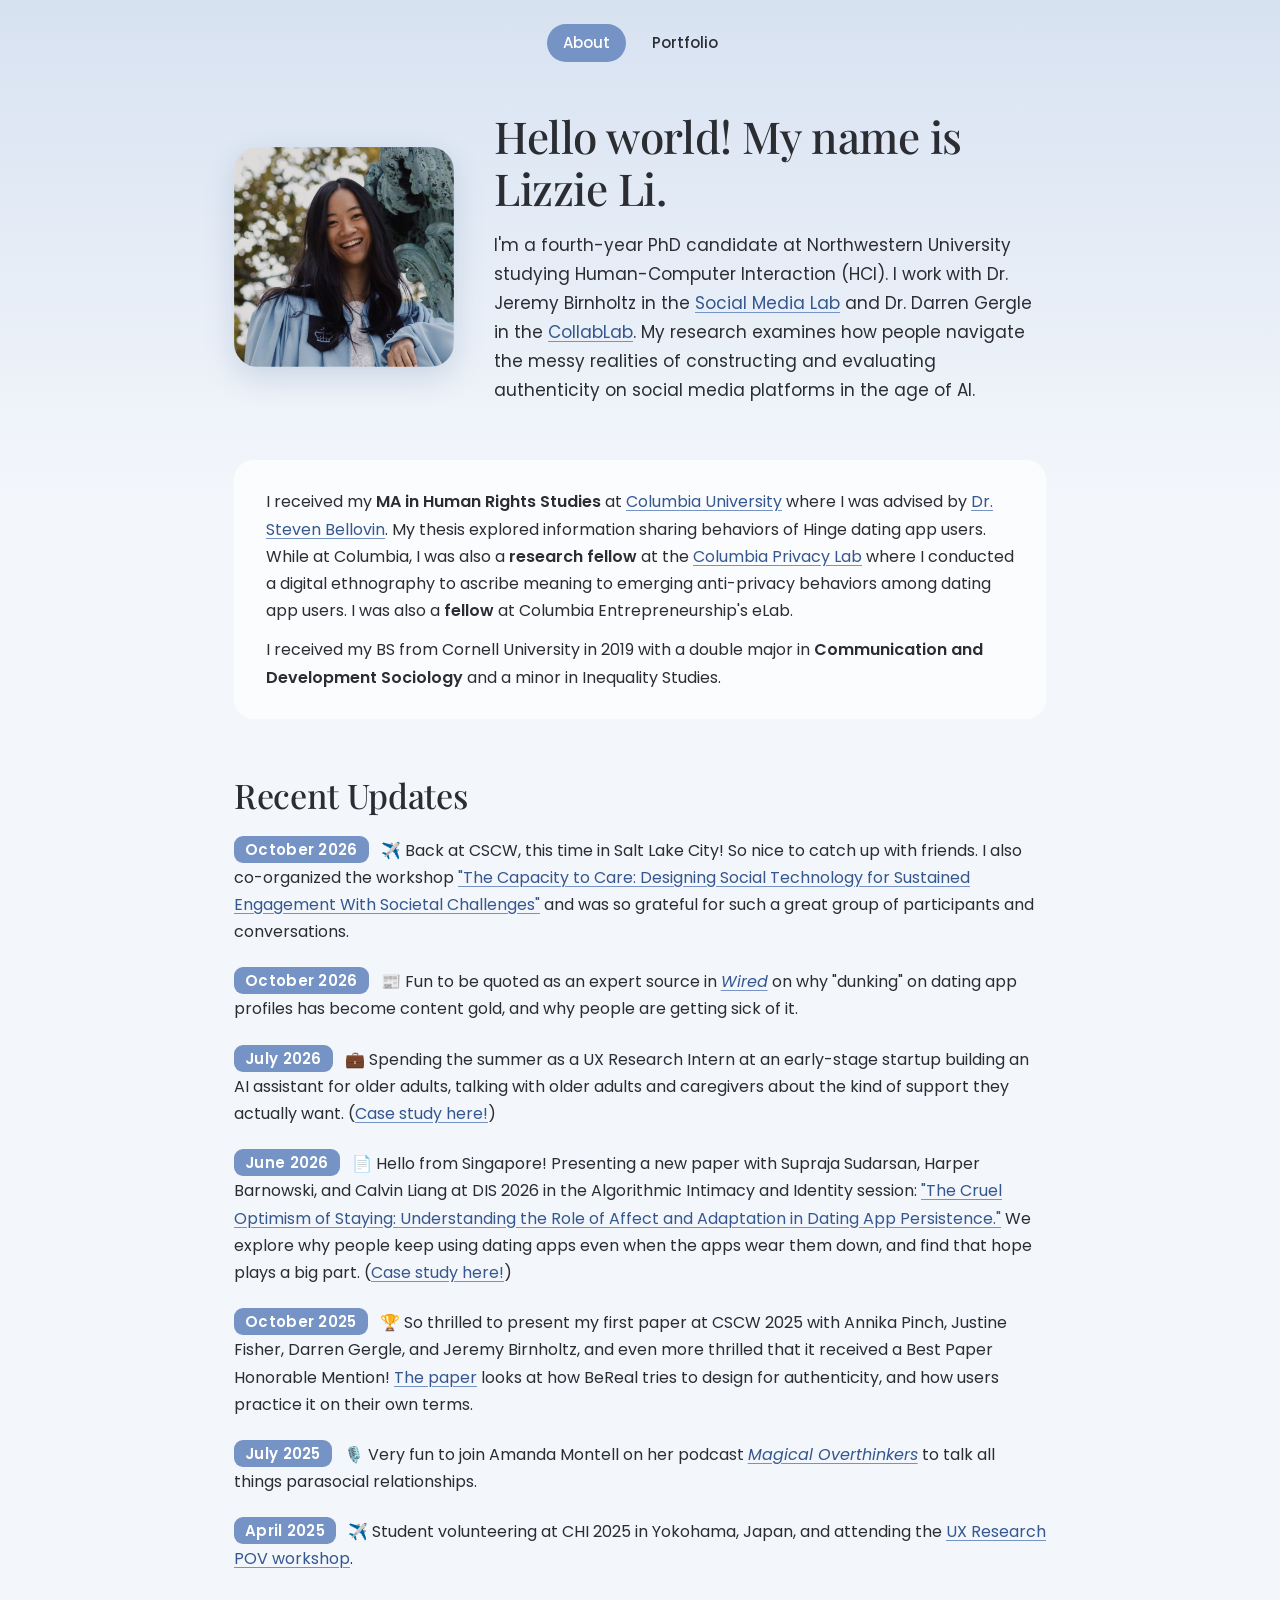
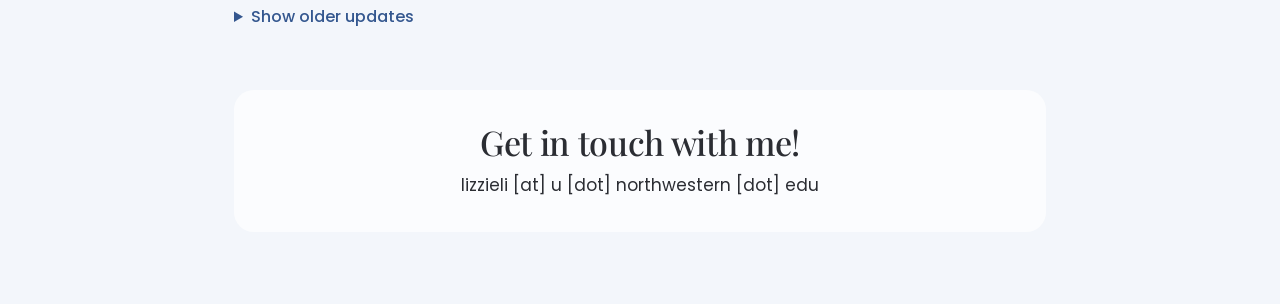
==== commit aacfa2a5: "Update site" ====
--- a/index.html
+++ b/index.html
@@ -22,7 +22,7 @@
     <section class="hero">
       <img src="headshot.jpg" alt="Lizzie Li" width="220" height="220">
       <div>
-        <h1>Hello world! My name is <span class="hl">Lizzie Li.</span></h1>
+        <h1>Hello world! My name is Lizzie Li.</h1>
         <p>I'm a fourth-year PhD candidate at Northwestern University studying Human-Computer Interaction (HCI). I work with Dr. Jeremy Birnholtz in the <a href="https://socialmedia.northwestern.edu/">Social Media Lab</a> and Dr. Darren Gergle in the <a href="https://collablab.northwestern.edu/">CollabLab</a>. My research examines how people navigate the messy realities of constructing and evaluating authenticity on social media platforms in the age of AI.</p>
       </div>
     </section>
@@ -34,7 +34,7 @@
 
     <!-- RECENT UPDATES: add new items at the top. Copy one <li> line and change the date and text. -->
     <section class="updates">
-      <h2>Recent <span class="hl">Updates</span></h2>
+      <h2>Recent Updates</h2>
       <ul>
         <li><span class="pill">October 2026</span> <span aria-hidden="true">✈️</span> Back at CSCW, this time in Salt Lake City! So nice to catch up with friends. I also co-organized the workshop <a href="https://programs.sigchi.org/cscw/2026/program/session/272729">"The Capacity to Care: Designing Social Technology for Sustained Engagement With Societal Challenges"</a> and was so grateful for such a great group of participants and conversations.</li>
         <li><span class="pill">October 2026</span> <span aria-hidden="true">📰</span> Fun to be quoted as an expert source in <a href="https://www.wired.com/story/dunking-on-dating-app-profiles-is-content-gold-people-are-getting-sick-of-it/"><em>Wired</em></a> on why "dunking" on dating app profiles has become content gold, and why people are getting sick of it.</li>
--- a/style.css
+++ b/style.css
@@ -33,9 +33,6 @@
 a { color: var(--blue-deep); text-decoration: underline; text-decoration-color: var(--blue); text-underline-offset: 3px; transition: background-color .2s, color .2s; }
 a:hover { background-color: var(--yellow-soft); color: var(--ink); }
 strong { font-weight: 600; }
-
-/* Yellow highlighter behind a word, like the report's "Overview" */
-.hl { background: linear-gradient(transparent 58%, var(--yellow-soft) 58%, var(--yellow-soft) 92%, transparent 92%); padding: 0 .08em; }
 
 /* Navigation */
 .site-nav { display: flex; justify-content: center; gap: 10px; padding: 24px 16px 0; }
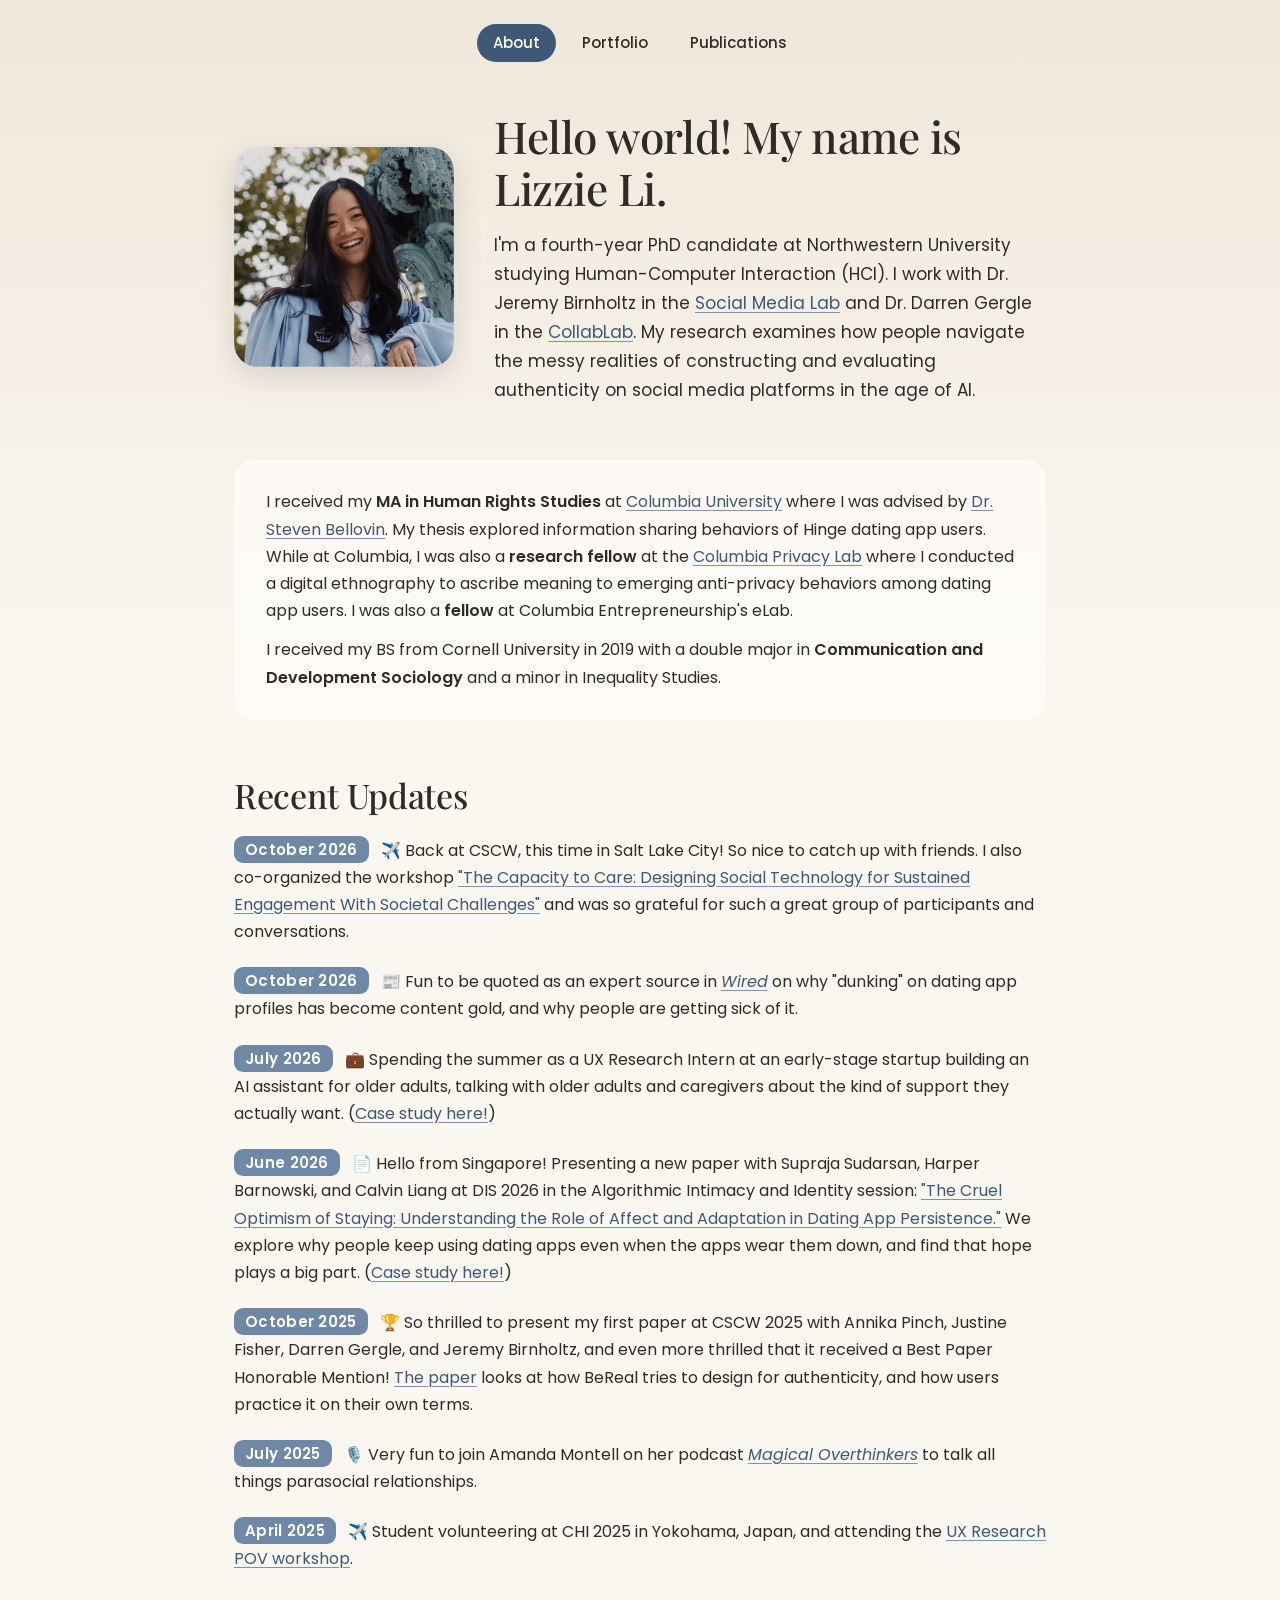
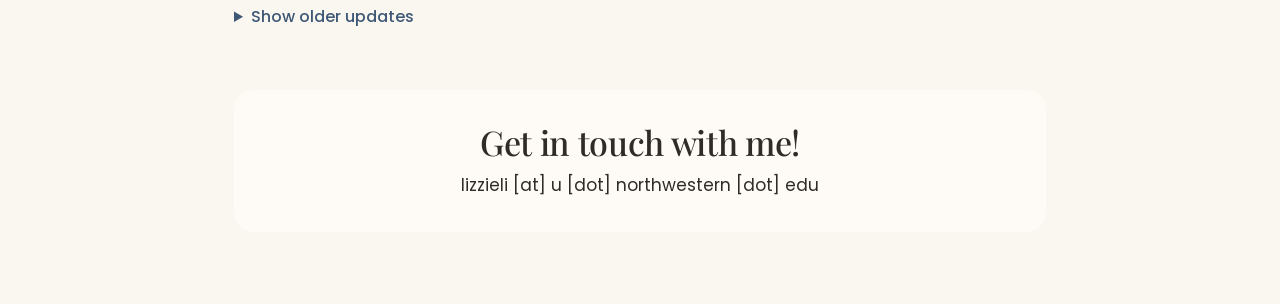
==== commit 31a4ecde: "Update site" ====
--- a/index.html
+++ b/index.html
@@ -16,6 +16,7 @@
   <nav class="site-nav">
     <a href="index.html" aria-current="page">About</a>
     <a href="portfolio.html">Portfolio</a>
+    <a href="publications.html">Publications</a>
   </nav>
 
   <main>
--- a/style.css
+++ b/style.css
@@ -1,17 +1,17 @@
 /* Shared styles for elizabethkli.github.io
-   Palette: dusty periwinkle blue + lightbulb yellow + charcoal. */
+   Palette: warm beige neutrals + muted dusty blue. */
 :root {
-  --bg-top: #d7e2f1;
-  --bg-bottom: #f3f6fb;
-  --ink: #2b2d33;
-  --muted: #5d6676;
-  --blue: #7593c4;        /* pills, accents */
-  --blue-deep: #34578f;   /* links */
-  --blue-pale: #e6edf7;
-  --yellow: #f2d64b;
-  --yellow-soft: #fbeea8;
-  --card: rgba(255, 255, 255, 0.72);
-  --rule: #c8d4e6;
+  --bg-top: #efe7da;
+  --bg-bottom: #faf7f1;
+  --ink: #2f2b27;
+  --muted: #6b645b;
+  --blue: #7d93ad;        /* dusty blue: Academic pills, bullets */
+  --blue-deep: #3f5876;   /* links, nav, Industry pill */
+  --blue-pale: #f0eadf;   /* facts panel */
+  --accent: #6f88a6;      /* date pills, heading underlines */
+  --accent-soft: #dfe6ee; /* link hover */
+  --card: rgba(255, 253, 249, 0.78);
+  --rule: #e2d9ca;
   --serif: "Playfair Display", Georgia, serif;
   --sans: "Poppins", "Helvetica Neue", Arial, sans-serif;
 }
@@ -22,7 +22,7 @@
   margin: 0;
   min-height: 100vh;
   color: var(--ink);
-  background: linear-gradient(180deg, var(--bg-top) 0%, var(--bg-bottom) 55%, var(--bg-bottom) 100%) fixed;
+  background: linear-gradient(180deg, var(--bg-top) 0%, var(--bg-bottom) 75%, var(--bg-bottom) 100%) fixed;
   background-color: var(--bg-bottom);
   font-family: var(--sans);
   font-size: 16px;
@@ -31,14 +31,14 @@
 }
 
 a { color: var(--blue-deep); text-decoration: underline; text-decoration-color: var(--blue); text-underline-offset: 3px; transition: background-color .2s, color .2s; }
-a:hover { background-color: var(--yellow-soft); color: var(--ink); }
+a:hover { background-color: var(--accent-soft); color: var(--ink); }
 strong { font-weight: 600; }
 
 /* Navigation */
 .site-nav { display: flex; justify-content: center; gap: 10px; padding: 24px 16px 0; }
 .site-nav a { font-weight: 500; font-size: 15px; text-decoration: none; color: var(--ink); padding: 6px 16px; border-radius: 999px; }
 .site-nav a:hover { background: var(--card); }
-.site-nav a[aria-current="page"] { background: var(--blue); color: #fff; }
+.site-nav a[aria-current="page"] { background: var(--blue-deep); color: #fff; }
 
 main { max-width: 860px; margin: 0 auto; padding: 48px 24px 72px; }
 
@@ -49,11 +49,11 @@
 /* Pills (dates, category labels, awards) */
 .pill { display: inline-block; font-family: var(--sans); font-weight: 600; font-size: 13px; line-height: 1; letter-spacing: .02em;
         color: #fff; background: var(--blue); border-radius: 8px; padding: 6px 10px; white-space: nowrap; vertical-align: 2px; }
-.pill.yellow { background: var(--yellow); color: var(--ink); }
+.pill.accent { background: var(--blue-deep); color: #fff; }
 
 /* ---------- Homepage ---------- */
 .hero { display: grid; grid-template-columns: 220px 1fr; gap: 40px; align-items: center; margin-bottom: 56px; }
-.hero img { width: 220px; height: 220px; object-fit: cover; border-radius: 24px; box-shadow: 0 10px 30px rgba(52, 87, 143, .18); }
+.hero img { width: 220px; height: 220px; object-fit: cover; border-radius: 24px; box-shadow: 0 10px 30px rgba(63, 52, 38, .16); }
 .hero h1 { font-size: 44px; }
 .hero p { font-size: 17px; margin: 0; }
 
@@ -74,7 +74,7 @@
 
 /* ---------- Portfolio ---------- */
 .intro { text-align: center; color: var(--muted); max-width: 620px; margin: 0 auto 44px; font-size: 17px; }
-.page-title { text-align: center; }
+.page-title { text-align: center; margin-bottom: 36px; }
 
 .overview { display: grid; grid-template-columns: repeat(2, 1fr); grid-auto-rows: 1fr; gap: 16px; margin-bottom: 72px; }
 .card { display: block; color: var(--ink); text-decoration: none; background: var(--card); padding: 22px; border-radius: 18px;
@@ -95,7 +95,7 @@
 .facts dd { margin: 2px 0 0; font-size: 14px; line-height: 1.5; }
 
 .case h4 { font-family: var(--serif); font-size: 21px; font-weight: 500; margin: 28px 0 8px; }
-.case h4::after { content: ""; display: block; width: 36px; height: 4px; border-radius: 2px; background: var(--yellow); margin-top: 6px; }
+.case h4::after { content: ""; display: block; width: 36px; height: 4px; border-radius: 2px; background: var(--accent); margin-top: 6px; }
 .case p { margin: 0 0 12px; }
 .case ul { margin: 0 0 12px; padding-left: 20px; }
 .case li { margin-bottom: 8px; }
@@ -118,4 +118,16 @@
 }
 
 /* Bigger date pills in the updates feed, like the inspiration */
-.updates li .pill { font-size: 15px; padding: 6px 11px; border-radius: 9px; vertical-align: 1px; }
+.updates li .pill { background: var(--accent); font-size: 15px; padding: 6px 11px; border-radius: 9px; vertical-align: 1px; }
+
+/* ---------- Publications ---------- */
+.pubs { margin-bottom: 48px; }
+.pubs h2 { font-size: 28px; }
+.pubs ol { list-style: none; margin: 0; padding: 0; }
+.pubs li { background: var(--card); border-radius: 18px; padding: 22px 26px; margin-bottom: 16px; }
+.pubs .pill { margin: 0 6px 10px 0; }
+.pub-title { font-family: var(--serif); font-size: 20px; line-height: 1.35; margin: 0 0 6px; }
+.pub-authors, .pub-venue { margin: 0; font-size: 15px; color: var(--muted); }
+.pub-authors strong { color: var(--ink); }
+.pubs .links { margin-top: 12px; }
+@media (max-width: 680px) { .pubs li { padding: 20px; } .pub-title { font-size: 18px; } }
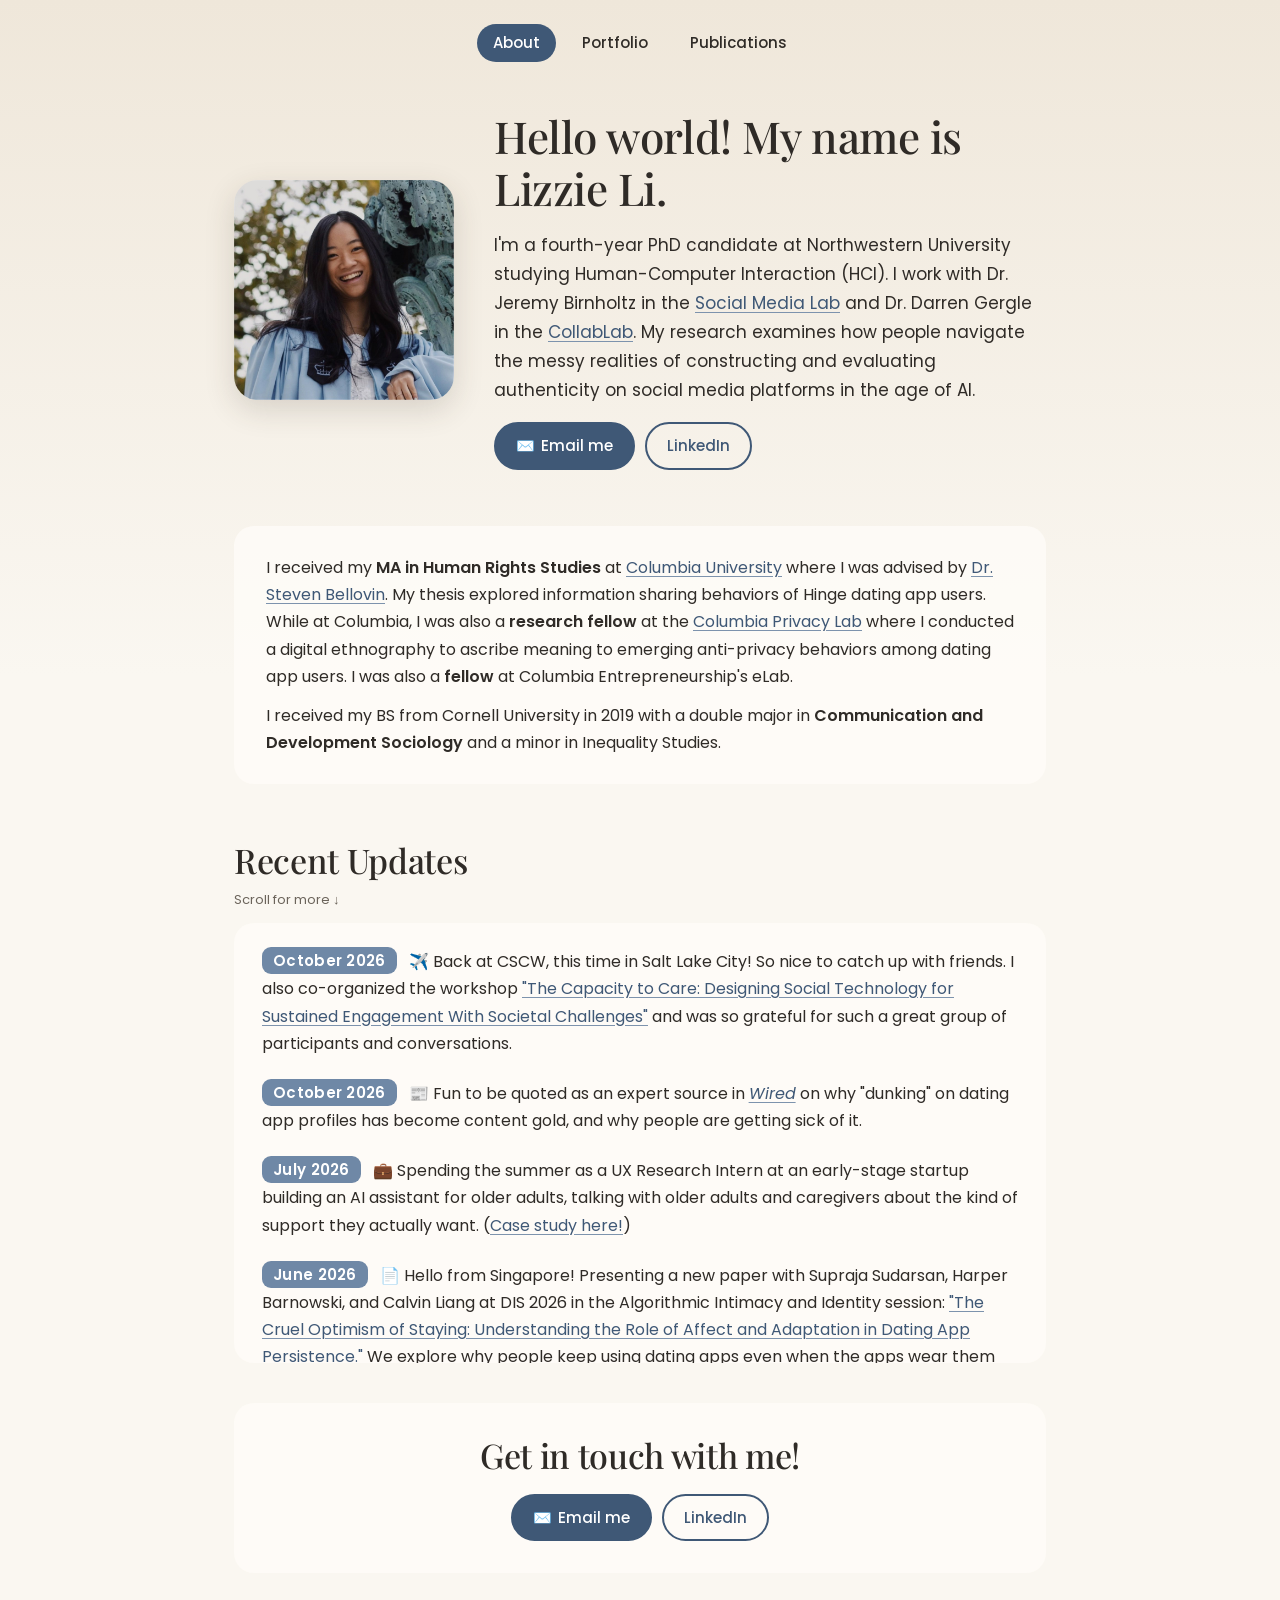
==== commit 0fdc3f78: "Update site" ====
--- a/index.html
+++ b/index.html
@@ -25,6 +25,10 @@
       <div>
         <h1>Hello world! My name is Lizzie Li.</h1>
         <p>I'm a fourth-year PhD candidate at Northwestern University studying Human-Computer Interaction (HCI). I work with Dr. Jeremy Birnholtz in the <a href="https://socialmedia.northwestern.edu/">Social Media Lab</a> and Dr. Darren Gergle in the <a href="https://collablab.northwestern.edu/">CollabLab</a>. My research examines how people navigate the messy realities of constructing and evaluating authenticity on social media platforms in the age of AI.</p>
+        <div class="contact-buttons">
+          <a class="btn" href="mailto:lizzieli@u.northwestern.edu"><span aria-hidden="true">✉️</span> Email me</a>
+          <a class="btn btn-outline" href="https://www.linkedin.com/in/elizabethkmli/">LinkedIn</a>
+        </div>
       </div>
     </section>
 
@@ -36,30 +40,31 @@
     <!-- RECENT UPDATES: add new items at the top. Copy one <li> line and change the date and text. -->
     <section class="updates">
       <h2>Recent Updates</h2>
-      <ul>
-        <li><span class="pill">October 2026</span> <span aria-hidden="true">✈️</span> Back at CSCW, this time in Salt Lake City! So nice to catch up with friends. I also co-organized the workshop <a href="https://programs.sigchi.org/cscw/2026/program/session/272729">"The Capacity to Care: Designing Social Technology for Sustained Engagement With Societal Challenges"</a> and was so grateful for such a great group of participants and conversations.</li>
-        <li><span class="pill">October 2026</span> <span aria-hidden="true">📰</span> Fun to be quoted as an expert source in <a href="https://www.wired.com/story/dunking-on-dating-app-profiles-is-content-gold-people-are-getting-sick-of-it/"><em>Wired</em></a> on why "dunking" on dating app profiles has become content gold, and why people are getting sick of it.</li>
-        <li><span class="pill">July 2026</span> <span aria-hidden="true">💼</span> Spending the summer as a UX Research Intern at an early-stage startup building an AI assistant for older adults, talking with older adults and caregivers about the kind of support they actually want. (<a href="portfolio.html#ai-startup">Case study here!</a>)</li>
-        <li><span class="pill">June 2026</span> <span aria-hidden="true">📄</span> Hello from Singapore! Presenting a new paper with Supraja Sudarsan, Harper Barnowski, and Calvin Liang at DIS 2026 in the Algorithmic Intimacy and Identity session: <a href="https://doi.org/10.1145/3800645.3812909">"The Cruel Optimism of Staying: Understanding the Role of Affect and Adaptation in Dating App Persistence."</a> We explore why people keep using dating apps even when the apps wear them down, and find that hope plays a big part. (<a href="portfolio.html#dis">Case study here!</a>)</li>
-        <li><span class="pill">October 2025</span> <span aria-hidden="true">🏆</span> So thrilled to present my first paper at CSCW 2025 with Annika Pinch, Justine Fisher, Darren Gergle, and Jeremy Birnholtz, and even more thrilled that it received a Best Paper Honorable Mention! <a href="https://dl.acm.org/doi/10.1145/3757602">The paper</a> looks at how BeReal tries to design for authenticity, and how users practice it on their own terms.</li>
-        <li><span class="pill">July 2025</span> <span aria-hidden="true">🎙️</span> Very fun to join Amanda Montell on her podcast <a href="https://open.spotify.com/episode/79Z45H0zXJg4ZOZFjMOE00"><em>Magical Overthinkers</em></a> to talk all things parasocial relationships.</li>
-        <li><span class="pill">April 2025</span> <span aria-hidden="true">✈️</span> Student volunteering at CHI 2025 in Yokohama, Japan, and attending the <a href="https://dl.acm.org/doi/10.1145/3772363.3778773">UX Research POV workshop</a>.</li>
-      </ul>
-      <details>
-        <summary>Show older updates</summary>
+      <p class="feed-hint">Scroll for more &darr;</p>
+      <div class="feed" tabindex="0" aria-label="Recent updates (scrollable)">
         <ul>
+          <li><span class="pill">October 2026</span> <span aria-hidden="true">✈️</span> Back at CSCW, this time in Salt Lake City! So nice to catch up with friends. I also co-organized the workshop <a href="https://programs.sigchi.org/cscw/2026/program/session/272729">"The Capacity to Care: Designing Social Technology for Sustained Engagement With Societal Challenges"</a> and was so grateful for such a great group of participants and conversations.</li>
+          <li><span class="pill">October 2026</span> <span aria-hidden="true">📰</span> Fun to be quoted as an expert source in <a href="https://www.wired.com/story/dunking-on-dating-app-profiles-is-content-gold-people-are-getting-sick-of-it/"><em>Wired</em></a> on why "dunking" on dating app profiles has become content gold, and why people are getting sick of it.</li>
+          <li><span class="pill">July 2026</span> <span aria-hidden="true">💼</span> Spending the summer as a UX Research Intern at an early-stage startup building an AI assistant for older adults, talking with older adults and caregivers about the kind of support they actually want. (<a href="portfolio.html#ai-startup">Case study here!</a>)</li>
+          <li><span class="pill">June 2026</span> <span aria-hidden="true">📄</span> Hello from Singapore! Presenting a new paper with Supraja Sudarsan, Harper Barnowski, and Calvin Liang at DIS 2026 in the Algorithmic Intimacy and Identity session: <a href="https://doi.org/10.1145/3800645.3812909">"The Cruel Optimism of Staying: Understanding the Role of Affect and Adaptation in Dating App Persistence."</a> We explore why people keep using dating apps even when the apps wear them down, and find that hope plays a big part. (<a href="portfolio.html#dis">Case study here!</a>)</li>
+          <li><span class="pill">October 2025</span> <span aria-hidden="true">🏆</span> So thrilled to present my first paper at CSCW 2025 with Annika Pinch, Justine Fisher, Darren Gergle, and Jeremy Birnholtz, and even more thrilled that it received a Best Paper Honorable Mention! <a href="https://dl.acm.org/doi/10.1145/3757602">The paper</a> looks at how BeReal tries to design for authenticity, and how users practice it on their own terms.</li>
+          <li><span class="pill">July 2025</span> <span aria-hidden="true">🎙️</span> Very fun to join Amanda Montell on her podcast <a href="https://open.spotify.com/episode/79Z45H0zXJg4ZOZFjMOE00"><em>Magical Overthinkers</em></a> to talk all things parasocial relationships.</li>
+          <li><span class="pill">April 2025</span> <span aria-hidden="true">✈️</span> Student volunteering at CHI 2025 in Yokohama, Japan, and attending the <a href="https://dl.acm.org/doi/10.1145/3772363.3778773">UX Research POV workshop</a>.</li>
           <li><span class="pill">October 2024</span> <span aria-hidden="true">📰</span> Quoted in <a href="https://dailynorthwestern.com/2024/10/20/lateststories/ai-dating-assistant-designed-by-nu-student-plays-cupid/"><em>The Daily Northwestern</em></a> on an AI dating assistant designed by a fellow Northwestern student.</li>
           <li><span class="pill">October 2023</span> <span aria-hidden="true">✈️</span> Attended my very first academic conference, CSCW 2023 in Minneapolis!</li>
           <li><span class="pill">September 2023</span> <span aria-hidden="true">✍️</span> Published <a href="https://medium.com/@ekl213/screenshot-share-save-35524738f1f5">"Screenshot, share, and save,"</a> a write-up of my Columbia Privacy Lab research on why people post dating app profiles to Reddit, TikTok, and Facebook.</li>
           <li><span class="pill">September 2023</span> <span aria-hidden="true">🎓</span> Excited to start my PhD in Media, Technology &amp; Society at Northwestern!</li>
           <li><span class="pill">February 2023</span> <span aria-hidden="true">🎓</span> Wrapped up my MA in Human Rights Studies at Columbia with a thesis on privacy and self-disclosure on Hinge.</li>
         </ul>
-      </details>
+      </div>
     </section>
 
     <section class="contact">
       <h2>Get in touch with me!</h2>
-      <p>lizzieli [at] u [dot] northwestern [dot] edu</p>
+      <div class="contact-buttons">
+        <a class="btn" href="mailto:lizzieli@u.northwestern.edu"><span aria-hidden="true">✉️</span> Email me</a>
+        <a class="btn btn-outline" href="https://www.linkedin.com/in/elizabethkmli/">LinkedIn</a>
+      </div>
     </section>
   </main>
 </body>
--- a/style.css
+++ b/style.css
@@ -64,13 +64,25 @@
 .updates ul { list-style: none; margin: 0; padding: 0; }
 .updates li { padding: 0 0 22px; }
 .updates li .pill { margin-right: 8px; }
-.updates details { margin-top: 4px; }
-.updates summary { cursor: pointer; font-weight: 500; color: var(--blue-deep); padding: 4px 0 20px; }
-.updates summary:hover { color: var(--ink); }
+.feed { position: relative; max-height: 440px; overflow-y: auto; background: var(--card); border-radius: 20px; padding: 24px 28px 4px;
+        scrollbar-width: thin; scrollbar-color: var(--blue) transparent; }
+.feed:focus { outline: 2px solid var(--blue); outline-offset: 2px; }
+.feed::-webkit-scrollbar { width: 8px; }
+.feed::-webkit-scrollbar-thumb { background: var(--blue); border-radius: 8px; }
+.feed-hint { font-size: 13px; color: var(--muted); margin: -12px 0 12px; }
 
 .contact { text-align: center; background: var(--card); border-radius: 20px; padding: 32px 24px; margin-top: 40px; }
 .contact h2 { margin-bottom: 8px; }
 .contact p { margin: 0; font-size: 17px; }
+
+.contact-buttons { display: flex; flex-wrap: wrap; gap: 10px; margin-top: 18px; }
+.contact .contact-buttons { justify-content: center; }
+.btn { display: inline-flex; align-items: center; gap: 6px; font-weight: 500; font-size: 15px; text-decoration: none;
+       padding: 9px 20px; border-radius: 999px; background: var(--blue-deep); color: #fff; border: 2px solid var(--blue-deep); }
+.btn:hover { background: var(--ink); border-color: var(--ink); color: #fff; }
+.btn-outline { background: transparent; color: var(--blue-deep); }
+.btn-outline:hover { background: var(--blue-deep); border-color: var(--blue-deep); color: #fff; }
+@media (max-width: 680px) { .hero .contact-buttons { justify-content: center; } .feed { padding: 20px 18px 4px; max-height: 420px; } }
 
 /* ---------- Portfolio ---------- */
 .intro { text-align: center; color: var(--muted); max-width: 620px; margin: 0 auto 44px; font-size: 17px; }
@@ -121,13 +133,17 @@
 .updates li .pill { background: var(--accent); font-size: 15px; padding: 6px 11px; border-radius: 9px; vertical-align: 1px; }
 
 /* ---------- Publications ---------- */
-.pubs { margin-bottom: 48px; }
-.pubs h2 { font-size: 28px; }
+.pubs { margin-bottom: 44px; }
+.pubs h2 { font-size: 30px; margin-bottom: 22px; }
+.pubs h2 .star { color: var(--accent); font-size: .8em; vertical-align: 3px; }
 .pubs ol { list-style: none; margin: 0; padding: 0; }
-.pubs li { background: var(--card); border-radius: 18px; padding: 22px 26px; margin-bottom: 16px; }
-.pubs .pill { margin: 0 6px 10px 0; }
-.pub-title { font-family: var(--serif); font-size: 20px; line-height: 1.35; margin: 0 0 6px; }
-.pub-authors, .pub-venue { margin: 0; font-size: 15px; color: var(--muted); }
-.pub-authors strong { color: var(--ink); }
-.pubs .links { margin-top: 12px; }
-@media (max-width: 680px) { .pubs li { padding: 20px; } .pub-title { font-size: 18px; } }
+.pubs li { border-left: 5px solid var(--accent); border-radius: 3px; padding: 2px 0 2px 18px; margin-bottom: 26px; }
+.pub-title { margin: 0 0 4px; font-weight: 600; font-size: 17px; line-height: 1.45; }
+.pub-title a { color: var(--ink); text-decoration-color: var(--accent); text-decoration-thickness: 1.5px; }
+.pub-title a:hover { color: var(--blue-deep); }
+.pub-authors, .pub-venue { margin: 0; font-size: 15px; line-height: 1.6; color: var(--muted); }
+.pub-authors strong { color: var(--ink); font-weight: 600; font-style: italic; }
+.pub-award { color: var(--ink); font-weight: 600; white-space: nowrap; }
+.pub-case { font-size: 14px; font-weight: 500; margin-left: 6px; white-space: nowrap; }
+.pub-note { font-size: 13px; color: var(--muted); }
+@media (max-width: 680px) { .pubs li { padding-left: 14px; } .pub-title { font-size: 16px; } }
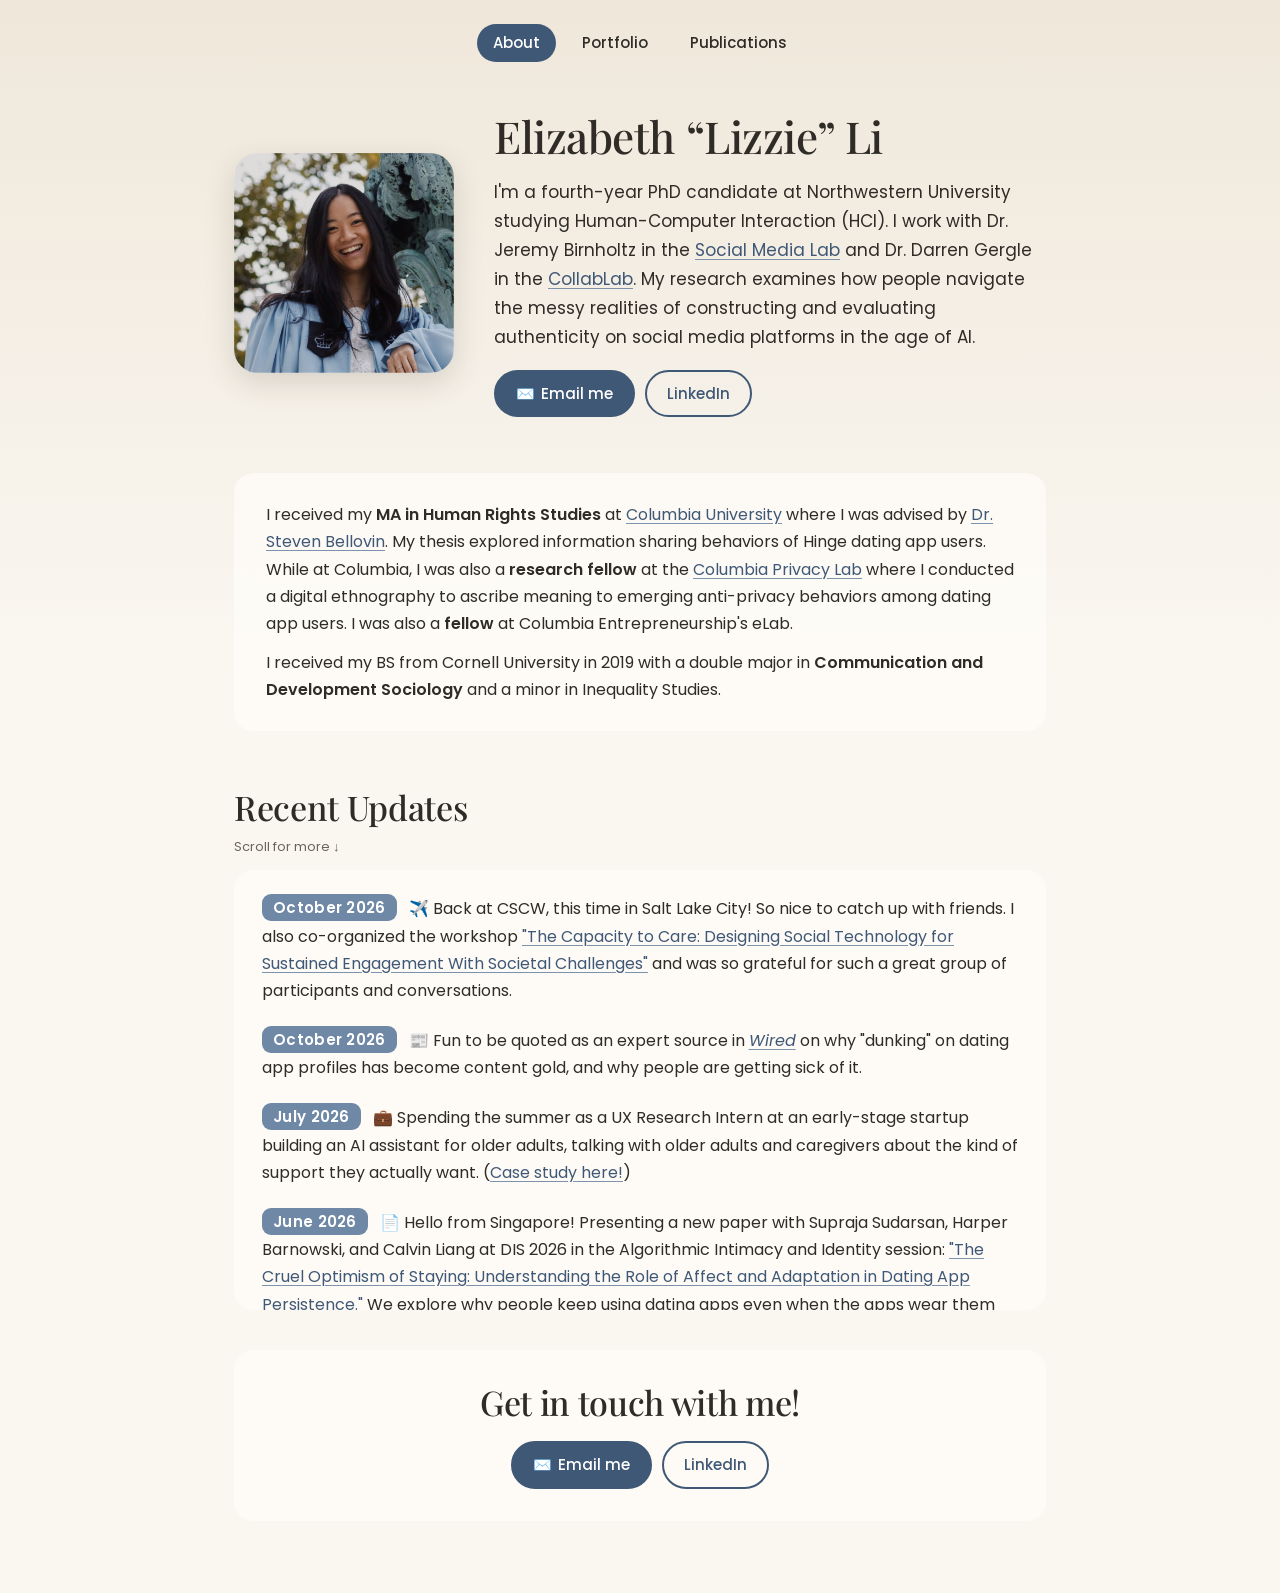
==== commit 9a2bab54: "Update site" ====
--- a/index.html
+++ b/index.html
@@ -3,7 +3,7 @@
 <head>
   <meta charset="UTF-8">
   <meta name="viewport" content="width=device-width, initial-scale=1">
-  <title>Lizzie Li</title>
+  <title>Elizabeth “Lizzie” Li</title>
   <meta name="description" content="Lizzie Li, HCI PhD candidate at Northwestern University.">
   <link rel="apple-touch-icon" href="logo.png">
   <link rel="icon" href="logo.png">
@@ -23,7 +23,7 @@
     <section class="hero">
       <img src="headshot.jpg" alt="Lizzie Li" width="220" height="220">
       <div>
-        <h1>Hello world! My name is Lizzie Li.</h1>
+        <h1>Elizabeth “Lizzie” Li</h1>
         <p>I'm a fourth-year PhD candidate at Northwestern University studying Human-Computer Interaction (HCI). I work with Dr. Jeremy Birnholtz in the <a href="https://socialmedia.northwestern.edu/">Social Media Lab</a> and Dr. Darren Gergle in the <a href="https://collablab.northwestern.edu/">CollabLab</a>. My research examines how people navigate the messy realities of constructing and evaluating authenticity on social media platforms in the age of AI.</p>
         <div class="contact-buttons">
           <a class="btn" href="mailto:lizzieli@u.northwestern.edu"><span aria-hidden="true">✉️</span> Email me</a>
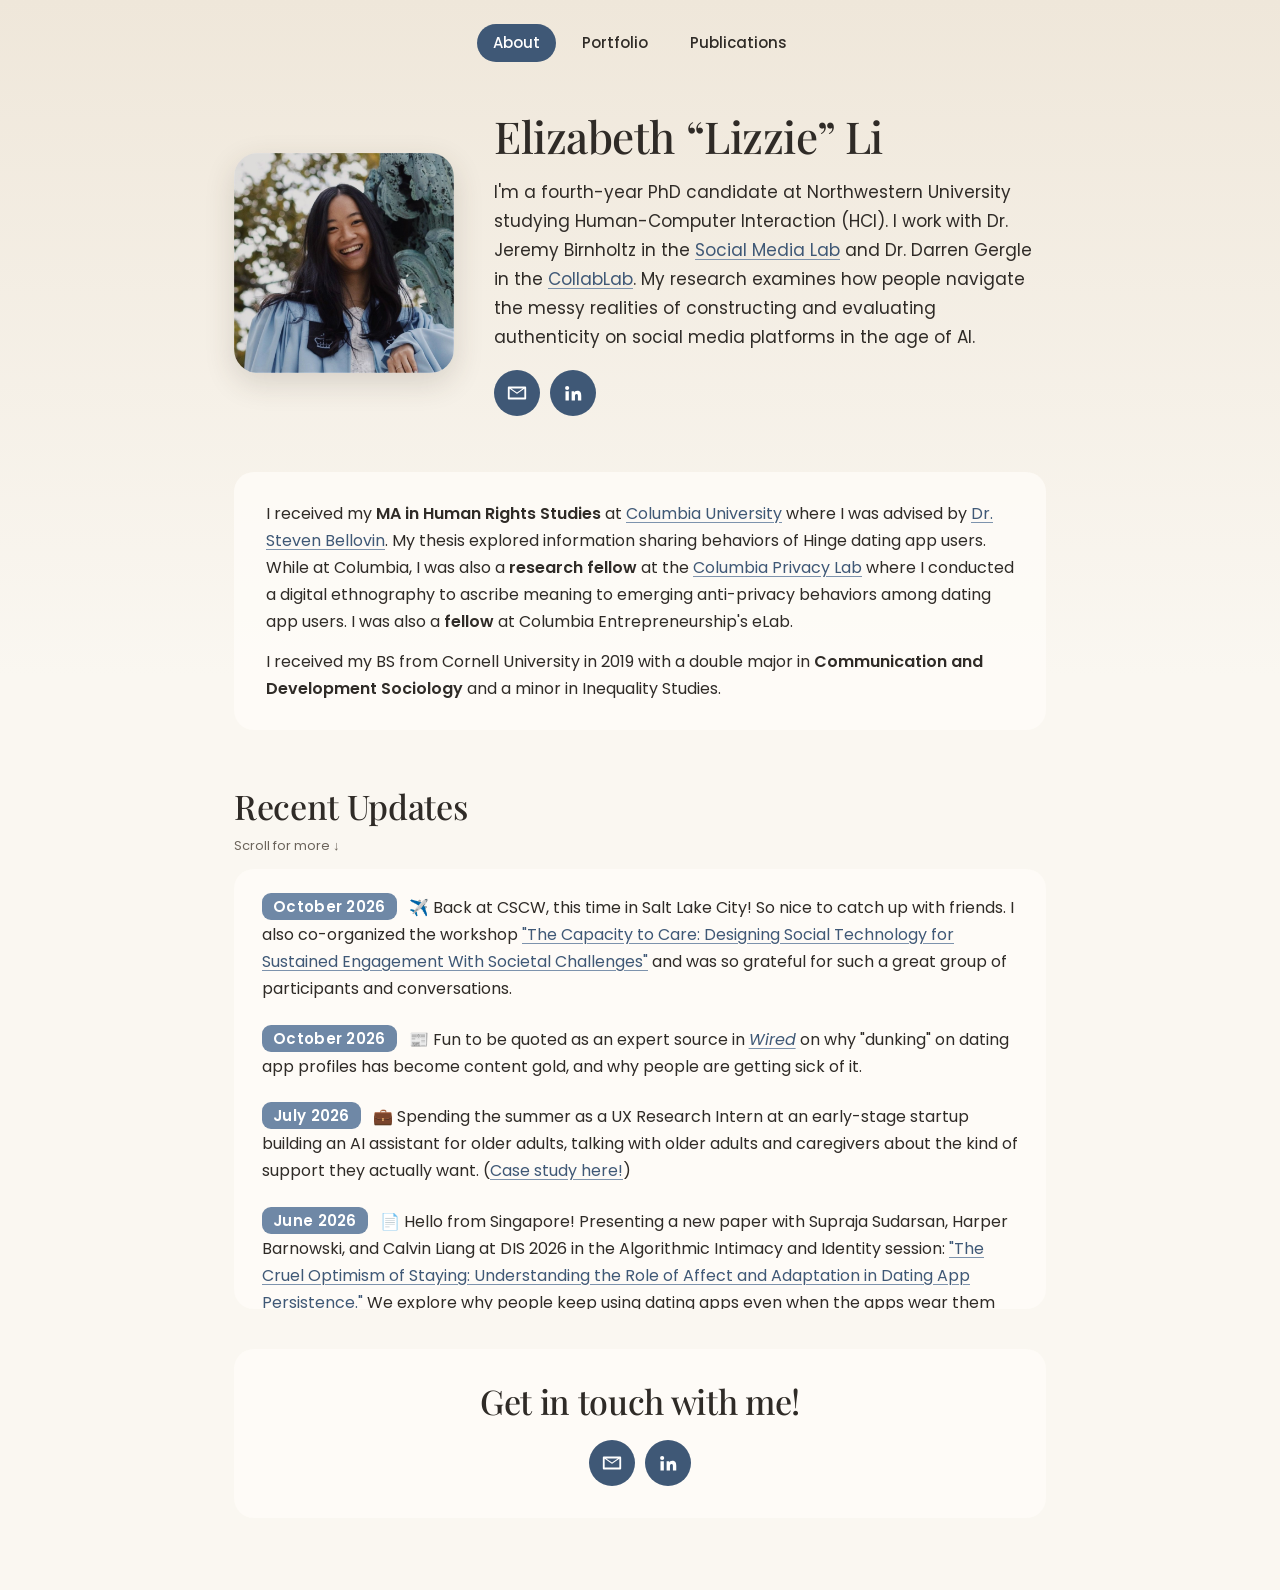
==== commit e6300bf0: "Update site" ====
--- a/index.html
+++ b/index.html
@@ -26,8 +26,8 @@
         <h1>Elizabeth “Lizzie” Li</h1>
         <p>I'm a fourth-year PhD candidate at Northwestern University studying Human-Computer Interaction (HCI). I work with Dr. Jeremy Birnholtz in the <a href="https://socialmedia.northwestern.edu/">Social Media Lab</a> and Dr. Darren Gergle in the <a href="https://collablab.northwestern.edu/">CollabLab</a>. My research examines how people navigate the messy realities of constructing and evaluating authenticity on social media platforms in the age of AI.</p>
         <div class="contact-buttons">
-          <a class="btn" href="mailto:lizzieli@u.northwestern.edu"><span aria-hidden="true">✉️</span> Email me</a>
-          <a class="btn btn-outline" href="https://www.linkedin.com/in/elizabethkmli/">LinkedIn</a>
+          <a class="icon-btn" href="mailto:lizzieli@u.northwestern.edu" aria-label="Email Lizzie" title="Email"><svg viewBox="0 0 24 24" width="22" height="22" aria-hidden="true"><path fill="currentColor" d="M3 5h18a1 1 0 0 1 1 1v12a1 1 0 0 1-1 1H3a1 1 0 0 1-1-1V6a1 1 0 0 1 1-1Zm1 2.4V17h16V7.4l-7.4 5.2a1 1 0 0 1-1.2 0L4 7.4ZM5.6 7l6.4 4.5L18.4 7H5.6Z"/></svg></a>
+          <a class="icon-btn" href="https://www.linkedin.com/in/elizabethkmli/" aria-label="Lizzie on LinkedIn" title="LinkedIn"><svg viewBox="0 0 24 24" width="20" height="20" aria-hidden="true"><path fill="currentColor" d="M4.98 3.5a2.5 2.5 0 1 1 0 5 2.5 2.5 0 0 1 0-5ZM3 9.75h4V21H3V9.75Zm6.5 0h3.8v1.6h.06c.53-1 1.83-2.05 3.77-2.05 4.03 0 4.77 2.65 4.77 6.1V21h-4v-4.96c0-1.18-.02-2.7-1.65-2.7-1.65 0-1.9 1.29-1.9 2.62V21h-4V9.75Z"/></svg></a>
         </div>
       </div>
     </section>
@@ -62,9 +62,9 @@
     <section class="contact">
       <h2>Get in touch with me!</h2>
       <div class="contact-buttons">
-        <a class="btn" href="mailto:lizzieli@u.northwestern.edu"><span aria-hidden="true">✉️</span> Email me</a>
-        <a class="btn btn-outline" href="https://www.linkedin.com/in/elizabethkmli/">LinkedIn</a>
-      </div>
+          <a class="icon-btn" href="mailto:lizzieli@u.northwestern.edu" aria-label="Email Lizzie" title="Email"><svg viewBox="0 0 24 24" width="22" height="22" aria-hidden="true"><path fill="currentColor" d="M3 5h18a1 1 0 0 1 1 1v12a1 1 0 0 1-1 1H3a1 1 0 0 1-1-1V6a1 1 0 0 1 1-1Zm1 2.4V17h16V7.4l-7.4 5.2a1 1 0 0 1-1.2 0L4 7.4ZM5.6 7l6.4 4.5L18.4 7H5.6Z"/></svg></a>
+          <a class="icon-btn" href="https://www.linkedin.com/in/elizabethkmli/" aria-label="Lizzie on LinkedIn" title="LinkedIn"><svg viewBox="0 0 24 24" width="20" height="20" aria-hidden="true"><path fill="currentColor" d="M4.98 3.5a2.5 2.5 0 1 1 0 5 2.5 2.5 0 0 1 0-5ZM3 9.75h4V21H3V9.75Zm6.5 0h3.8v1.6h.06c.53-1 1.83-2.05 3.77-2.05 4.03 0 4.77 2.65 4.77 6.1V21h-4v-4.96c0-1.18-.02-2.7-1.65-2.7-1.65 0-1.9 1.29-1.9 2.62V21h-4V9.75Z"/></svg></a>
+        </div>
     </section>
   </main>
 </body>
--- a/style.css
+++ b/style.css
@@ -84,6 +84,10 @@
 .btn-outline:hover { background: var(--blue-deep); border-color: var(--blue-deep); color: #fff; }
 @media (max-width: 680px) { .hero .contact-buttons { justify-content: center; } .feed { padding: 20px 18px 4px; max-height: 420px; } }
 
+.icon-btn { display: inline-flex; align-items: center; justify-content: center; width: 46px; height: 46px; border-radius: 50%;
+            background: var(--blue-deep); color: #fff; text-decoration: none; transition: background-color .2s, transform .2s; }
+.icon-btn:hover { background: var(--ink); color: #fff; transform: translateY(-2px); }
+
 /* ---------- Portfolio ---------- */
 .intro { text-align: center; color: var(--muted); max-width: 620px; margin: 0 auto 44px; font-size: 17px; }
 .page-title { text-align: center; margin-bottom: 36px; }
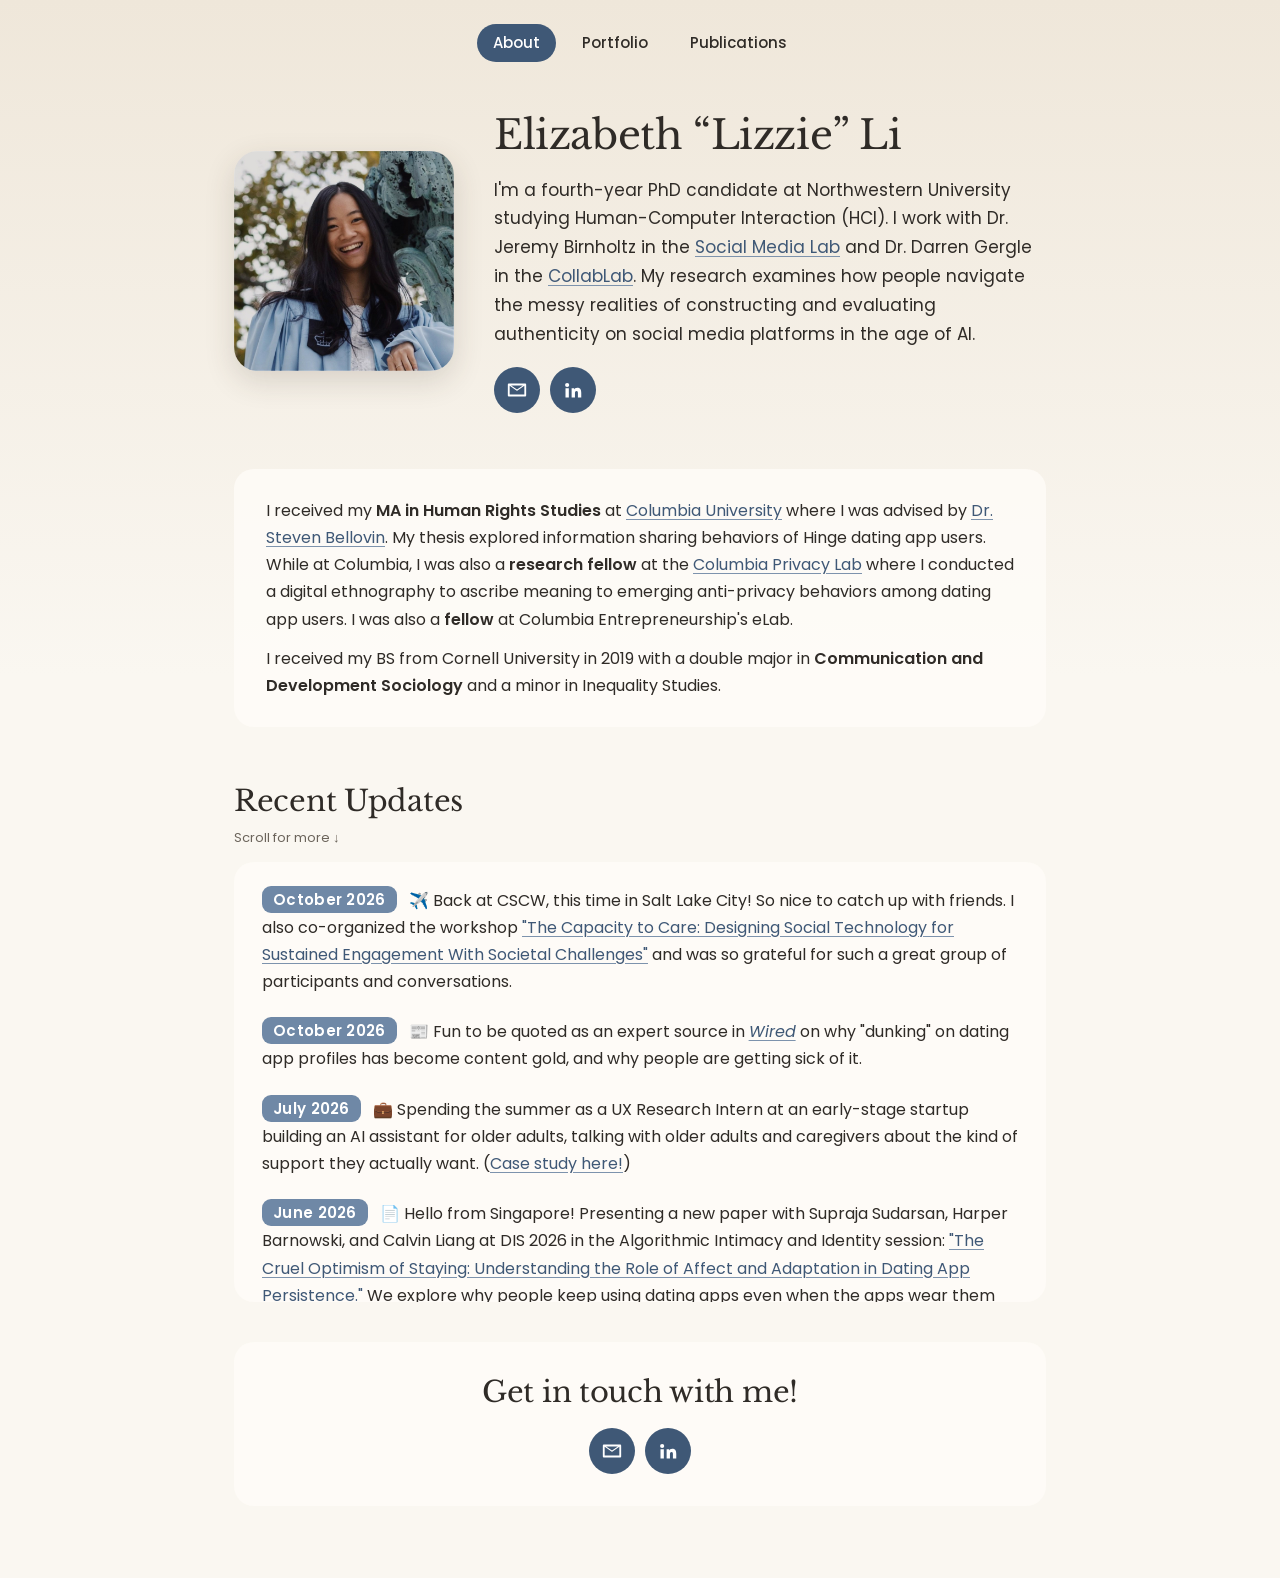
==== commit dc79ccba: "Update site" ====
--- a/index.html
+++ b/index.html
@@ -9,7 +9,7 @@
   <link rel="icon" href="logo.png">
   <link rel="preconnect" href="https://fonts.googleapis.com">
   <link rel="preconnect" href="https://fonts.gstatic.com" crossorigin>
-  <link href="https://fonts.googleapis.com/css2?family=Playfair+Display:ital,wght@0,400;0,500;0,600;1,500&family=Poppins:wght@400;500;600&display=swap" rel="stylesheet">
+  <link href="https://fonts.googleapis.com/css2?family=Libre+Baskerville:ital,wght@0,400;0,700;1,400&family=Poppins:wght@400;500;600&display=swap" rel="stylesheet">
   <link rel="stylesheet" href="style.css">
 </head>
 <body>
--- a/style.css
+++ b/style.css
@@ -12,7 +12,7 @@
   --accent-soft: #dfe6ee; /* link hover */
   --card: rgba(255, 253, 249, 0.78);
   --rule: #e2d9ca;
-  --serif: "Playfair Display", Georgia, serif;
+  --serif: "Libre Baskerville", Georgia, serif;
   --sans: "Poppins", "Helvetica Neue", Arial, sans-serif;
 }
 
@@ -42,9 +42,9 @@
 
 main { max-width: 860px; margin: 0 auto; padding: 48px 24px 72px; }
 
-h1, h2 { font-family: var(--serif); font-weight: 500; line-height: 1.2; letter-spacing: -0.01em; }
-h1 { font-size: 46px; margin: 0 0 16px; }
-h2 { font-size: 34px; margin: 0 0 20px; }
+h1, h2 { font-family: var(--serif); font-weight: 400; line-height: 1.25; letter-spacing: -0.01em; }
+h1 { font-size: 40px; margin: 0 0 16px; }
+h2 { font-size: 29px; margin: 0 0 20px; }
 
 /* Pills (dates, category labels, awards) */
 .pill { display: inline-block; font-family: var(--sans); font-weight: 600; font-size: 13px; line-height: 1; letter-spacing: .02em;
@@ -54,7 +54,7 @@
 /* ---------- Homepage ---------- */
 .hero { display: grid; grid-template-columns: 220px 1fr; gap: 40px; align-items: center; margin-bottom: 56px; }
 .hero img { width: 220px; height: 220px; object-fit: cover; border-radius: 24px; box-shadow: 0 10px 30px rgba(63, 52, 38, .16); }
-.hero h1 { font-size: 44px; }
+.hero h1 { font-size: 40px; }
 .hero p { font-size: 17px; margin: 0; }
 
 .bio { background: var(--card); border-radius: 20px; padding: 28px 32px; margin-bottom: 56px; }
@@ -96,12 +96,12 @@
 .card { display: block; color: var(--ink); text-decoration: none; background: var(--card); padding: 22px; border-radius: 18px;
         border: 1px solid transparent; transition: border-color .2s, transform .2s, background-color .2s; }
 .card:hover { background: #fff; border-color: var(--blue); transform: translateY(-2px); color: var(--ink); }
-.card h3 { font-family: var(--serif); font-weight: 500; font-size: 21px; line-height: 1.3; margin: 12px 0 8px; }
+.card h3 { font-family: var(--serif); font-weight: 400; font-size: 19px; line-height: 1.35; margin: 12px 0 8px; }
 .card p { margin: 0; font-size: 14px; color: var(--muted); }
 
 .case { background: var(--card); border-radius: 22px; padding: 36px 40px; margin-bottom: 40px; scroll-margin-top: 16px; }
 .case-header { margin-bottom: 24px; }
-.case-header h2 { font-size: 30px; margin: 14px 0 12px; }
+.case-header h2 { font-size: 26px; margin: 14px 0 12px; }
 .tagline { margin: 0; font-size: 17px; color: #3d4250; }
 .award { margin-top: 14px; }
 
@@ -110,7 +110,7 @@
 .facts dt { font-size: 11px; font-weight: 600; text-transform: uppercase; letter-spacing: .08em; color: var(--blue-deep); }
 .facts dd { margin: 2px 0 0; font-size: 14px; line-height: 1.5; }
 
-.case h4 { font-family: var(--serif); font-size: 21px; font-weight: 500; margin: 28px 0 8px; }
+.case h4 { font-family: var(--serif); font-size: 19px; font-weight: 400; margin: 28px 0 8px; }
 .case h4::after { content: ""; display: block; width: 36px; height: 4px; border-radius: 2px; background: var(--accent); margin-top: 6px; }
 .case p { margin: 0 0 12px; }
 .case ul { margin: 0 0 12px; padding-left: 20px; }
@@ -123,8 +123,8 @@
 /* ---------- Phones ---------- */
 @media (max-width: 680px) {
   main { padding: 32px 16px 56px; }
-  h1, .hero h1 { font-size: 34px; }
-  h2 { font-size: 28px; }
+  h1, .hero h1 { font-size: 30px; }
+  h2 { font-size: 24px; }
   .hero { grid-template-columns: 1fr; gap: 24px; text-align: center; }
   .hero img { margin: 0 auto; width: 180px; height: 180px; }
   .bio, .case { padding: 24px 20px; }
@@ -138,7 +138,7 @@
 
 /* ---------- Publications ---------- */
 .pubs { margin-bottom: 44px; }
-.pubs h2 { font-size: 30px; margin-bottom: 22px; }
+.pubs h2 { font-size: 26px; margin-bottom: 22px; }
 .pubs h2 .star { color: var(--accent); font-size: .8em; vertical-align: 3px; }
 .pubs ol { list-style: none; margin: 0; padding: 0; }
 .pubs li { border-left: 5px solid var(--accent); border-radius: 3px; padding: 2px 0 2px 18px; margin-bottom: 26px; }
